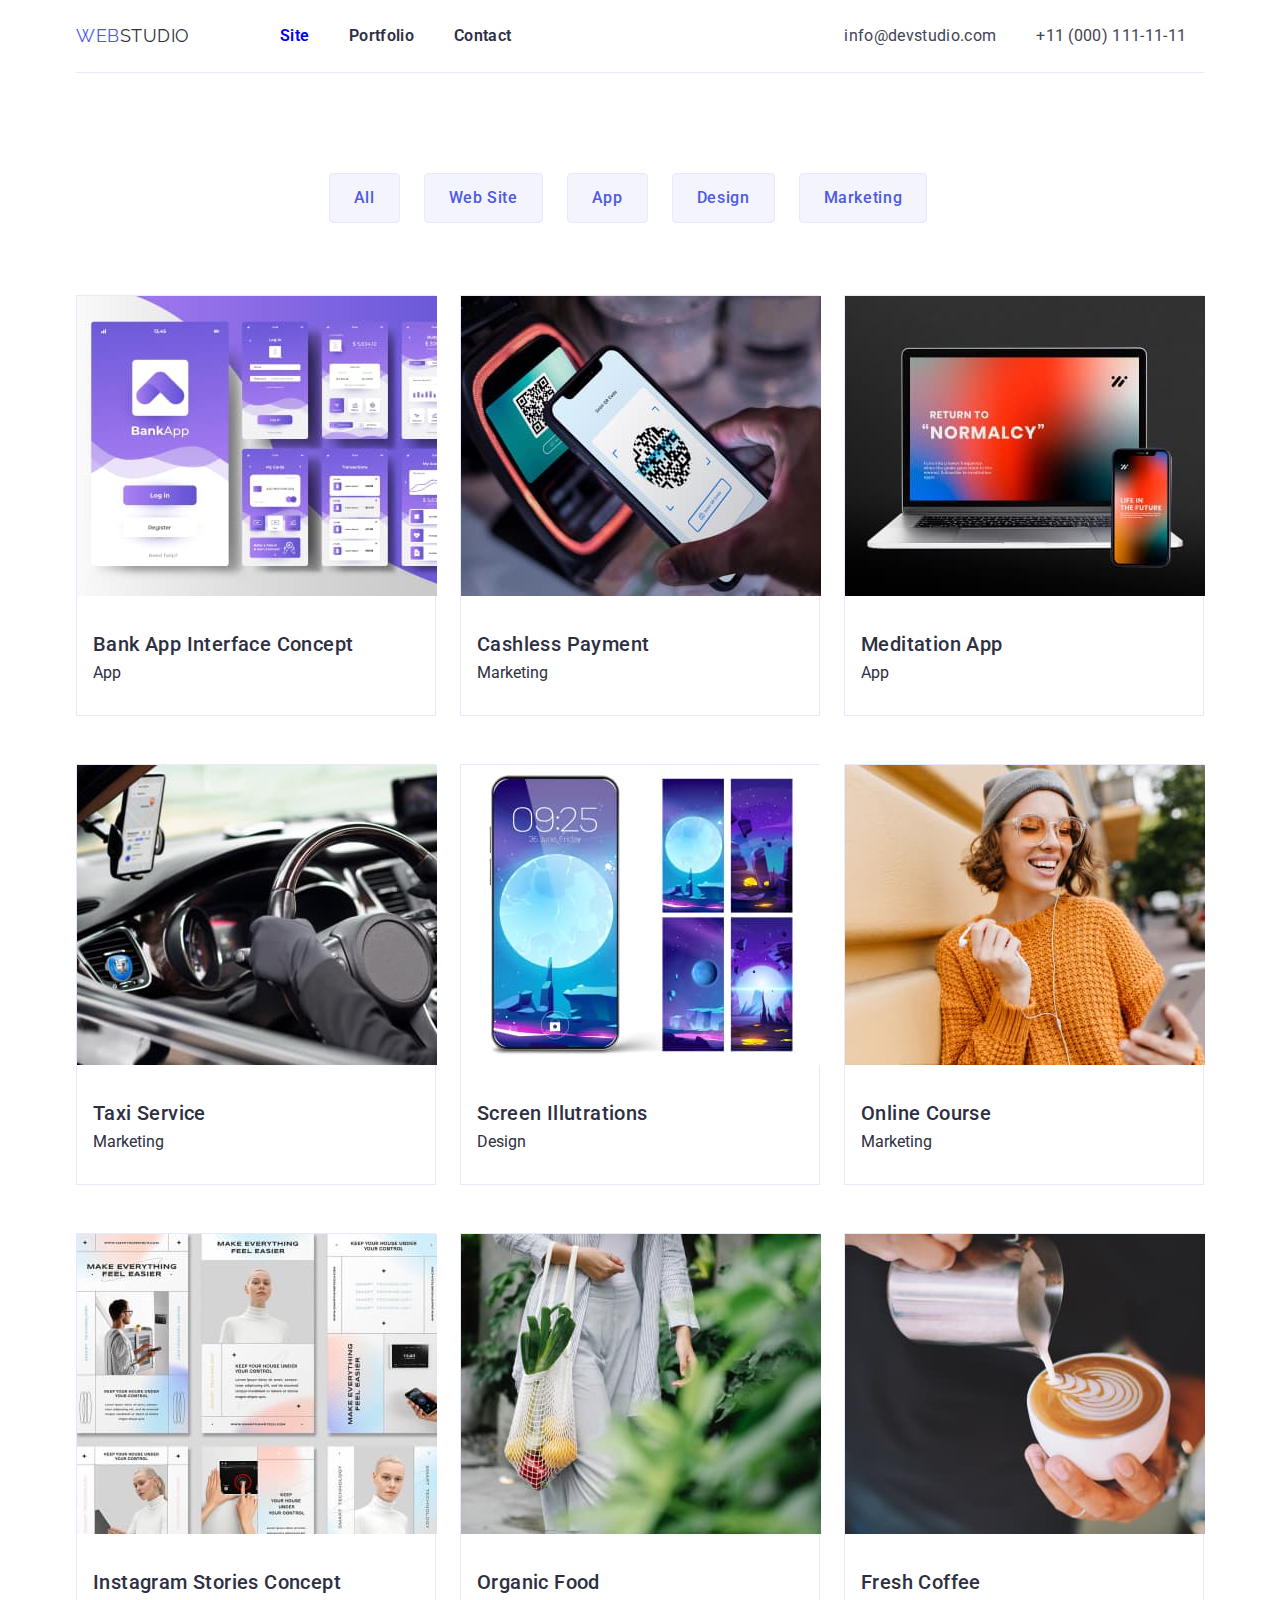
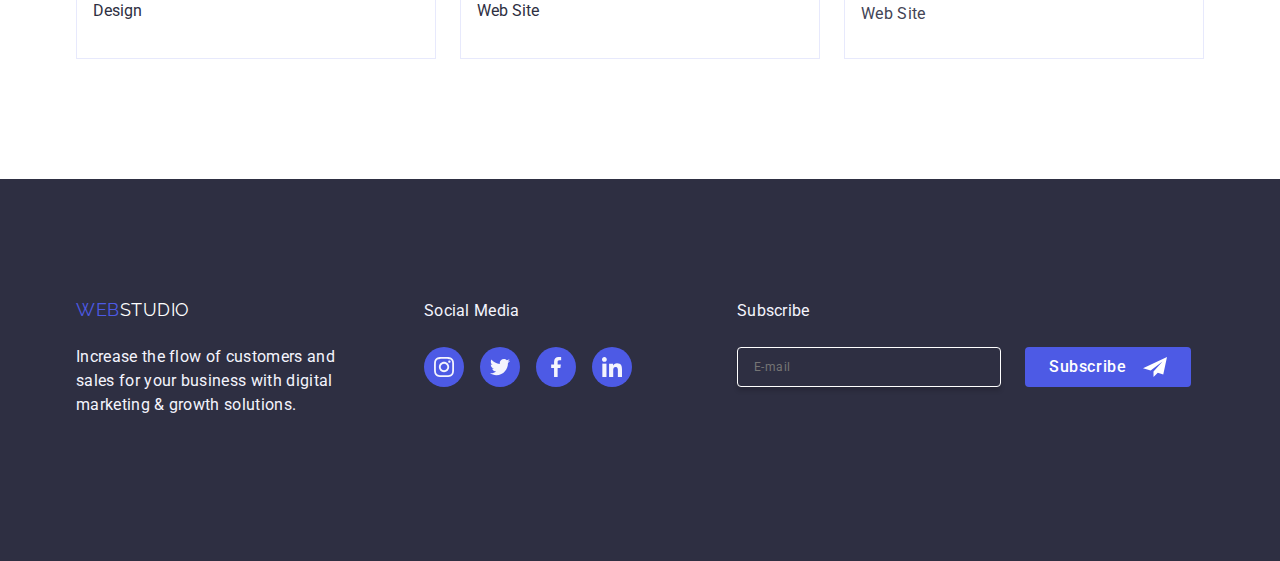
==== porfolio.html @ d0fd82ce "Update" ====
<!DOCTYPE html>
<html lang="en">
  <head>
    <!-- metadata-->
    <meta charset="UTF-8" />
    <meta http-equiv="X-UA-Compatible" content="IE=edge" />
    <meta name="viewport" content="width=device-width, initial-scale=1.0" />
    <!-- google fonts -->
    <link rel="preconnect" href="https://fonts.googleapis.com" />
    <link rel="preconnect" href="https://fonts.gstatic.com" crossorigin />
    <link
      href="https://fonts.googleapis.com/css2?family=Raleway:wght@800&family=Roboto:wght@400;500;700;900&display=swap"
      rel="stylesheet"
    />
    <!-- css normalizer-->
    <link rel="stylesheet" href="./css/modern-normalize.css" />
    <!-- styles -->
    <link rel="stylesheet" href="./css/styles.css" />
    <!-- webpage title-->
    <title>WEBSTUDIO</title>
  </head>
  <body>
    <!-- SVG Section -->
    <svg
      aria-hidden="true"
      style="position: absolute; width: 0; height: 0; overflow: hidden"
      version="1.1"
      xmlns="http://www.w3.org/2000/svg"
      xmlns:xlink="http://www.w3.org/1999/xlink"
    >
      <defs>
        <symbol id="icon-property-1-click" viewBox="0 0 32 32">
          <path
            fill="#404bbf"
            style="fill: var(--color1, #404bbf)"
            d="M4 1h24c1.657 0 3 1.343 3 3v24c0 1.657-1.343 3-3 3h-24c-1.657 0-3-1.343-3-3v-24c0-1.657 1.343-3 3-3z"
          ></path>
          <path
            fill="#f4f4fd"
            style="fill: var(--color2, #f4f4fd)"
            d="M22.891 8.51c0.346-0.331 0.805-0.514 1.283-0.51s0.934 0.193 1.275 0.53c0.341 0.336 0.538 0.792 0.551 1.272s-0.161 0.945-0.483 1.299l-9.789 12.309c-0.168 0.182-0.371 0.328-0.597 0.43s-0.47 0.156-0.717 0.161c-0.247 0.005-0.493-0.041-0.723-0.134s-0.438-0.232-0.613-0.408l-6.492-6.527c-0.181-0.169-0.326-0.374-0.426-0.601s-0.155-0.472-0.159-0.72c-0.004-0.248 0.041-0.495 0.134-0.725s0.23-0.44 0.405-0.615c0.175-0.176 0.383-0.314 0.612-0.407s0.475-0.139 0.722-0.134c0.247 0.004 0.491 0.059 0.716 0.16s0.429 0.247 0.597 0.429l5.137 5.163 8.521-10.915c0.015-0.019 0.032-0.037 0.049-0.054h-0.002z"
          ></path>
          <path
            fill="none"
            stroke="#404bbf"
            style="stroke: var(--color1, #404bbf)"
            stroke-linejoin="miter"
            stroke-linecap="butt"
            stroke-miterlimit="4"
            stroke-width="2"
            d="M4 1h24c1.657 0 3 1.343 3 3v24c0 1.657-1.343 3-3 3h-24c-1.657 0-3-1.343-3-3v-24c0-1.657 1.343-3 3-3z"
          ></path>
        </symbol>
        <symbol id="icon-property-1-default" viewBox="0 0 32 32">
          <path
            stroke-linejoin="miter"
            stroke-linecap="butt"
            stroke-miterlimit="4"
            stroke-width="2"
            d="M4 1h24c1.657 0 3 1.343 3 3v24c0 1.657-1.343 3-3 3h-24c-1.657 0-3-1.343-3-3v-24c0-1.657 1.343-3 3-3z"
          ></path>
        </symbol>
        <symbol id="icon-frame-3" viewBox="0 0 32 32">
          <path
            fill="#fff"
            style="fill: var(--color3, #fff)"
            d="M32 2.667l-32 15 10.227 3.156 15.773-12.323-11.998 13.488 0.010 0.003-0.012-0.003v7.345l5.735-5.576 7.265 2.242 5-23.333z"
          ></path>
        </symbol>
        <symbol id="icon-Client-1a" viewBox="0 0 61 32">
          <path
            fill="#8e8f99"
            style="fill: var(--color4, #8e8f99)"
            d="M25.455 8.364l2.548 2.428-4.73-0.003v11.779h12.364v-4.504l2.545 2.425v-12.125h-12.727zM35.525 17.779l-7.225-6.884h7.225v6.884zM33.281 20.845h-8.052v-7.922h0.569v7.386h7.483v0.536zM26.835 24.75l-0.3-0.617h-0.248l0.435 0.817v0.476h0.225v-0.476l0.435-0.817h-0.247l-0.3 0.617zM27.941 24.132h0.053l0.488 1.293h-0.234l-0.105-0.303h-0.5l-0.104 0.303h-0.233l0.486-1.293h0.149zM27.704 24.946h0.378l-0.189-0.548-0.189 0.548zM29.266 24.732c-0.010-0.012-0.019-0.024-0.028-0.036-0.033-0.044-0.059-0.086-0.077-0.127s-0.028-0.084-0.028-0.128c0-0.067 0.014-0.125 0.042-0.174s0.067-0.086 0.118-0.112c0.051-0.027 0.11-0.040 0.178-0.040 0.066 0 0.122 0.013 0.17 0.040s0.085 0.061 0.11 0.104c0.026 0.043 0.039 0.091 0.039 0.142 0 0.041-0.007 0.078-0.022 0.112s-0.035 0.064-0.061 0.092c-0.026 0.028-0.056 0.054-0.091 0.079l-0.090 0.065 0.256 0.302c0.008-0.017 0.016-0.034 0.023-0.052 0.022-0.057 0.033-0.12 0.033-0.189h0.185c0 0.063-0.006 0.122-0.019 0.178s-0.031 0.108-0.058 0.156c-0.011 0.020-0.023 0.039-0.037 0.057l0.189 0.224h-0.248l-0.075-0.088c-0.041 0.031-0.085 0.055-0.133 0.072-0.063 0.022-0.13 0.034-0.201 0.034-0.086 0-0.16-0.016-0.223-0.047s-0.111-0.075-0.146-0.13c-0.034-0.055-0.051-0.118-0.051-0.189 0-0.053 0.011-0.099 0.033-0.139s0.052-0.078 0.090-0.112c0.035-0.032 0.075-0.063 0.12-0.095zM29.372 24.861l-0.027 0.019c-0.031 0.025-0.055 0.050-0.070 0.074s-0.025 0.044-0.029 0.064-0.007 0.037-0.007 0.052c0 0.038 0.008 0.072 0.024 0.103s0.041 0.055 0.072 0.074c0.032 0.018 0.071 0.027 0.116 0.027 0.049 0 0.097-0.011 0.143-0.033 0.023-0.011 0.045-0.025 0.066-0.041l-0.288-0.338zM29.423 24.625l0.079-0.053c0.037-0.025 0.064-0.049 0.080-0.073s0.024-0.054 0.024-0.091c0-0.031-0.012-0.059-0.036-0.085s-0.057-0.039-0.1-0.039c-0.030 0-0.056 0.007-0.076 0.021s-0.036 0.032-0.047 0.055c-0.010 0.022-0.015 0.048-0.015 0.075s0.007 0.054 0.020 0.083 0.032 0.057 0.056 0.088c0.005 0.006 0.010 0.012 0.015 0.019zM31.685 25.004h-0.222c-0.006 0.056-0.020 0.104-0.041 0.143s-0.050 0.068-0.090 0.088c-0.039 0.020-0.090 0.030-0.154 0.030-0.052 0-0.097-0.010-0.134-0.031s-0.068-0.050-0.092-0.088c-0.024-0.038-0.041-0.083-0.053-0.136s-0.017-0.112-0.017-0.178v-0.109c0-0.069 0.006-0.13 0.019-0.183s0.032-0.099 0.058-0.136 0.057-0.064 0.095-0.083c0.038-0.019 0.082-0.028 0.133-0.028 0.062 0 0.112 0.011 0.151 0.032s0.067 0.051 0.087 0.091c0.020 0.040 0.033 0.087 0.039 0.143h0.222c-0.009-0.086-0.033-0.163-0.073-0.23s-0.094-0.119-0.165-0.157c-0.071-0.038-0.158-0.057-0.261-0.057-0.081 0-0.154 0.014-0.219 0.043s-0.12 0.070-0.166 0.123c-0.046 0.053-0.082 0.117-0.107 0.193s-0.036 0.159-0.036 0.252v0.107c0 0.093 0.012 0.177 0.036 0.252s0.059 0.139 0.105 0.193c0.046 0.053 0.1 0.093 0.164 0.122s0.136 0.043 0.216 0.043c0.104 0 0.193-0.019 0.265-0.057s0.129-0.090 0.17-0.155c0.040-0.066 0.064-0.142 0.071-0.226zM32.918 24.814v-0.071c0-0.098-0.013-0.185-0.039-0.262s-0.062-0.144-0.109-0.198c-0.047-0.055-0.104-0.097-0.17-0.125s-0.139-0.044-0.218-0.044c-0.079 0-0.152 0.015-0.218 0.044s-0.122 0.070-0.17 0.125c-0.047 0.054-0.084 0.12-0.11 0.198s-0.039 0.164-0.039 0.262v0.071c0 0.098 0.013 0.185 0.039 0.263s0.064 0.144 0.112 0.198c0.048 0.054 0.104 0.096 0.17 0.125s0.138 0.043 0.218 0.043c0.080 0 0.153-0.014 0.218-0.043s0.122-0.071 0.169-0.125c0.047-0.054 0.084-0.12 0.109-0.198s0.038-0.165 0.038-0.263zM32.695 24.741v0.073c0 0.072-0.007 0.136-0.021 0.192s-0.034 0.103-0.060 0.141c-0.027 0.038-0.059 0.067-0.098 0.086s-0.083 0.028-0.132 0.028c-0.049 0-0.093-0.009-0.131-0.028s-0.072-0.048-0.099-0.086c-0.027-0.038-0.048-0.086-0.062-0.141s-0.021-0.12-0.021-0.192v-0.073c0-0.072 0.007-0.136 0.021-0.191s0.035-0.102 0.061-0.139c0.027-0.038 0.060-0.066 0.099-0.085s0.082-0.029 0.131-0.029 0.093 0.010 0.132 0.029c0.039 0.019 0.072 0.047 0.099 0.085s0.048 0.084 0.061 0.139c0.014 0.055 0.021 0.119 0.021 0.191z"
          ></path>
        </symbol>
        <symbol id="icon-Client-1b" viewBox="0 0 32 32">
          <path
            fill="#404bbf"
            style="fill: var(--color1, #404bbf)"
            d="M11.692 9.538l2.156 2.054-4.002-0.002v9.967h10.462v-3.811l2.154 2.052v-10.26h-10.769zM20.213 17.505l-6.114-5.825h6.114v5.825zM18.315 20.099h-6.813v-6.703h0.482v6.249h6.332v0.454zM12.86 23.403l-0.254-0.522h-0.21l0.368 0.691v0.403h0.19v-0.403l0.368-0.691h-0.209l-0.254 0.522zM13.796 22.881h0.045l0.413 1.094h-0.198l-0.088-0.256h-0.423l-0.088 0.256h-0.198l0.412-1.094h0.126zM13.596 23.569h0.32l-0.16-0.464-0.16 0.464zM14.918 23.388c-0.008-0.011-0.016-0.021-0.024-0.031-0.028-0.037-0.050-0.073-0.065-0.107s-0.023-0.071-0.023-0.108c0-0.057 0.012-0.106 0.035-0.147s0.057-0.073 0.1-0.095c0.043-0.023 0.093-0.034 0.151-0.034 0.056 0 0.103 0.011 0.143 0.034s0.072 0.051 0.093 0.088c0.022 0.037 0.033 0.077 0.033 0.12 0 0.035-0.006 0.066-0.019 0.095s-0.030 0.055-0.052 0.078c-0.022 0.024-0.048 0.046-0.077 0.067l-0.076 0.055 0.217 0.256c0.007-0.014 0.014-0.029 0.019-0.044 0.019-0.048 0.028-0.101 0.028-0.16h0.156c0 0.053-0.005 0.103-0.016 0.151s-0.026 0.092-0.049 0.132c-0.009 0.017-0.019 0.033-0.031 0.048l0.16 0.189h-0.21l-0.064-0.075c-0.034 0.026-0.072 0.047-0.112 0.061-0.053 0.019-0.11 0.029-0.17 0.029-0.073 0-0.135-0.013-0.189-0.040s-0.094-0.063-0.123-0.11c-0.029-0.047-0.043-0.1-0.043-0.16 0-0.045 0.009-0.084 0.028-0.117s0.044-0.066 0.076-0.095c0.030-0.027 0.063-0.054 0.101-0.081zM15.007 23.498l-0.023 0.016c-0.027 0.022-0.046 0.042-0.059 0.062s-0.021 0.038-0.025 0.054-0.006 0.031-0.006 0.044c0 0.032 0.007 0.061 0.020 0.087s0.034 0.047 0.061 0.062c0.027 0.015 0.060 0.023 0.098 0.023 0.042 0 0.082-0.009 0.121-0.028 0.020-0.010 0.038-0.021 0.056-0.034l-0.243-0.286zM15.051 23.298l0.067-0.045c0.032-0.021 0.054-0.042 0.068-0.062s0.020-0.046 0.020-0.077c0-0.026-0.010-0.050-0.030-0.072s-0.048-0.033-0.085-0.033c-0.026 0-0.047 0.006-0.065 0.018s-0.031 0.027-0.040 0.047c-0.009 0.019-0.013 0.040-0.013 0.064 0 0.023 0.006 0.046 0.017 0.070s0.027 0.048 0.047 0.074c0.004 0.005 0.008 0.011 0.013 0.016zM16.964 23.619h-0.188c-0.006 0.048-0.017 0.088-0.035 0.121s-0.042 0.057-0.076 0.074c-0.033 0.017-0.076 0.026-0.13 0.026-0.044 0-0.082-0.009-0.113-0.026s-0.058-0.042-0.078-0.074c-0.020-0.032-0.035-0.070-0.045-0.115s-0.014-0.095-0.014-0.15v-0.092c0-0.058 0.005-0.11 0.016-0.155s0.027-0.084 0.049-0.115 0.048-0.055 0.080-0.071c0.032-0.016 0.070-0.024 0.113-0.024 0.053 0 0.095 0.009 0.128 0.027s0.057 0.043 0.074 0.077c0.017 0.034 0.028 0.074 0.033 0.121h0.188c-0.008-0.073-0.028-0.138-0.062-0.195s-0.080-0.101-0.14-0.133-0.134-0.048-0.221-0.048c-0.069 0-0.13 0.012-0.186 0.036s-0.101 0.059-0.14 0.104c-0.039 0.045-0.069 0.099-0.090 0.163s-0.031 0.135-0.031 0.213v0.091c0 0.079 0.010 0.15 0.030 0.213s0.050 0.118 0.089 0.163c0.039 0.045 0.085 0.079 0.139 0.104s0.115 0.036 0.183 0.036c0.088 0 0.163-0.016 0.225-0.048s0.109-0.076 0.143-0.131c0.034-0.056 0.054-0.12 0.060-0.192zM18.008 23.458v-0.060c0-0.083-0.011-0.157-0.033-0.222s-0.052-0.121-0.092-0.168c-0.040-0.047-0.088-0.082-0.143-0.106s-0.117-0.037-0.185-0.037c-0.067 0-0.128 0.012-0.184 0.037s-0.103 0.059-0.143 0.106c-0.040 0.046-0.071 0.102-0.093 0.168s-0.033 0.139-0.033 0.222v0.060c0 0.083 0.011 0.157 0.033 0.222s0.054 0.121 0.095 0.168 0.088 0.081 0.143 0.106c0.056 0.024 0.117 0.036 0.184 0.036s0.129-0.012 0.185-0.036c0.056-0.025 0.103-0.060 0.143-0.106s0.071-0.102 0.092-0.168 0.032-0.14 0.032-0.222zM17.819 23.397v0.062c0 0.061-0.006 0.115-0.018 0.162s-0.029 0.087-0.051 0.119c-0.023 0.032-0.050 0.056-0.083 0.073s-0.070 0.024-0.112 0.024c-0.042 0-0.079-0.008-0.111-0.024s-0.061-0.041-0.084-0.073c-0.023-0.033-0.041-0.072-0.053-0.119s-0.018-0.101-0.018-0.162v-0.062c0-0.061 0.006-0.115 0.018-0.162s0.029-0.086 0.052-0.118c0.023-0.032 0.051-0.056 0.083-0.072s0.070-0.025 0.111-0.025 0.079 0.008 0.112 0.025c0.033 0.016 0.061 0.040 0.083 0.072s0.040 0.071 0.052 0.118c0.012 0.047 0.018 0.1 0.018 0.162z"
          ></path>
        </symbol>
        <symbol id="icon-Client-2a" viewBox="0 0 61 32">
          <path
            fill="#8e8f99"
            style="fill: var(--color4, #8e8f99)"
            d="M29.86 7.976h-0.050c-0.076-0.005-0.153-0.006-0.229-0.008v0h-0.166c-0.144 0-0.292 0.004-0.438 0.011-0.011-0.001-0.022-0.001-0.033 0-1.325 0.075-2.624 0.406-3.824 0.976l-0.157 0.076v8.051l0.368-0.125c0.323-0.111 0.667-0.211 1.023-0.303 0.962-0.247 1.951-0.378 2.944-0.391v1.058c-0.132 0.001-0.259 0.005-0.387 0.011h-0.030c-0.764 0.042-1.523 0.158-2.265 0.348-0.94 0.235-1.846 0.588-2.698 1.051v-10.326c0.885-0.516 1.838-0.904 2.831-1.151 0.872-0.225 1.768-0.341 2.668-0.344h0.155c0.186 0.005 0.367 0.013 0.537 0.026 0.448 0.032 0.893 0.102 1.329 0.212v1.041c-0.424-0.099-0.854-0.164-1.288-0.194-0.009-0.001-0.018-0.002-0.026-0.002-0.090-0.008-0.18-0.015-0.263-0.015zM31.692 9.040c0.231 0.018 0.47 0.026 0.712 0.026 0.946-0.003 1.888-0.124 2.805-0.36 0.939-0.236 1.846-0.59 2.697-1.052v10.142c-0.885 0.516-1.838 0.903-2.831 1.151-0.872 0.224-1.768 0.339-2.668 0.343-0.682 0.006-1.362-0.075-2.024-0.239v-10.208c0.156 0.036 0.317 0.069 0.481 0.097 0.269 0.045 0.552 0.079 0.828 0.099zM36.853 9.119l-0.368 0.124c-0.338 0.114-0.68 0.215-1.023 0.306-0.999 0.257-2.026 0.388-3.057 0.392-0.24 0-0.461-0.006-0.674-0.020l-0.293-0.019v8.283l0.252 0.022c0.234 0.020 0.475 0.030 0.718 0.030 0.812-0.003 1.621-0.108 2.407-0.312 0.648-0.162 1.278-0.389 1.881-0.676l0.157-0.076v-8.054z"
          ></path>
          <path
            fill="#8e8f99"
            style="fill: var(--color4, #8e8f99)"
            d="M24.632 22.259c-0.053-0.055-0.117-0.098-0.187-0.126s-0.146-0.042-0.222-0.039c-0.081-0.001-0.161 0.014-0.236 0.044-0.069 0.027-0.131 0.069-0.184 0.121s-0.092 0.116-0.119 0.185c-0.029 0.073-0.043 0.15-0.042 0.228v1.38c-0.003 0.097 0.015 0.194 0.054 0.283 0.033 0.071 0.080 0.134 0.138 0.185 0.055 0.046 0.12 0.080 0.19 0.098 0.067 0.019 0.136 0.028 0.206 0.029 0.077 0.001 0.153-0.016 0.223-0.048 0.069-0.030 0.131-0.074 0.184-0.128 0.051-0.054 0.092-0.116 0.12-0.185 0.029-0.070 0.044-0.144 0.044-0.22v-0.154h-0.361v0.123c0.001 0.042-0.006 0.084-0.021 0.123-0.012 0.029-0.030 0.056-0.052 0.078-0.022 0.018-0.048 0.032-0.075 0.040-0.024 0.008-0.050 0.012-0.075 0.013-0.032 0.004-0.065-0.001-0.095-0.014s-0.055-0.034-0.075-0.060c-0.034-0.055-0.051-0.12-0.048-0.185v-1.286c-0.002-0.071 0.013-0.142 0.044-0.206 0.019-0.029 0.045-0.052 0.076-0.067s0.066-0.020 0.1-0.016c0.031-0.001 0.062 0.005 0.090 0.019s0.052 0.034 0.071 0.059c0.040 0.053 0.061 0.118 0.060 0.185v0.119h0.357v-0.141c0.001-0.083-0.014-0.164-0.044-0.241-0.027-0.072-0.068-0.138-0.12-0.194z"
          ></path>
          <path
            fill="#8e8f99"
            style="fill: var(--color4, #8e8f99)"
            d="M26.774 22.243c-0.115-0.097-0.26-0.151-0.41-0.152-0.073 0-0.146 0.013-0.215 0.039-0.070 0.025-0.135 0.063-0.19 0.113-0.060 0.054-0.107 0.12-0.14 0.193-0.036 0.084-0.054 0.175-0.052 0.267v1.323c-0.002 0.093 0.015 0.186 0.052 0.271 0.033 0.071 0.080 0.134 0.14 0.185 0.055 0.051 0.12 0.091 0.19 0.117 0.069 0.025 0.142 0.038 0.215 0.039s0.146-0.013 0.215-0.039c0.072-0.026 0.138-0.066 0.195-0.117s0.104-0.115 0.136-0.185c0.037-0.085 0.055-0.178 0.052-0.271v-1.323c0.002-0.092-0.016-0.183-0.052-0.267-0.032-0.073-0.078-0.139-0.136-0.193zM26.606 24.027c0.003 0.035-0.002 0.071-0.014 0.104s-0.032 0.063-0.058 0.088c-0.048 0.040-0.108 0.062-0.17 0.062s-0.122-0.022-0.17-0.062c-0.025-0.024-0.045-0.054-0.058-0.088s-0.017-0.069-0.014-0.104v-1.323c-0.003-0.035 0.002-0.071 0.014-0.104s0.032-0.063 0.058-0.088c0.048-0.040 0.108-0.062 0.17-0.062s0.122 0.022 0.17 0.062c0.025 0.024 0.045 0.054 0.058 0.088s0.017 0.069 0.014 0.104v1.323z"
          ></path>
          <path
            fill="#8e8f99"
            style="fill: var(--color4, #8e8f99)"
            d="M29.588 24.618v-2.505h-0.347l-0.455 1.326h-0.006l-0.459-1.326h-0.343v2.505h0.358v-1.524h0.006l0.35 1.077h0.178l0.353-1.077h0.006v1.524h0.358z"
          ></path>
          <path
            fill="#8e8f99"
            style="fill: var(--color4, #8e8f99)"
            d="M31.621 22.289c-0.055-0.062-0.125-0.109-0.202-0.137-0.084-0.027-0.171-0.040-0.259-0.039h-0.532v2.505h0.357v-0.978h0.184c0.111 0.005 0.222-0.018 0.322-0.068 0.081-0.045 0.149-0.111 0.196-0.191 0.041-0.067 0.069-0.141 0.082-0.218 0.014-0.094 0.020-0.19 0.019-0.285 0.003-0.12-0.008-0.241-0.035-0.358-0.024-0.087-0.069-0.166-0.132-0.23zM31.437 23.052c-0.002 0.045-0.013 0.090-0.033 0.13-0.020 0.038-0.053 0.069-0.092 0.088-0.053 0.024-0.111 0.034-0.168 0.031h-0.163v-0.852h0.184c0.055-0.003 0.111 0.008 0.161 0.031 0.037 0.021 0.066 0.054 0.084 0.092 0.020 0.044 0.030 0.091 0.031 0.14 0 0.053 0 0.108 0 0.166s0.004 0.118 0 0.172h-0.004z"
          ></path>
          <path
            fill="#8e8f99"
            style="fill: var(--color4, #8e8f99)"
            d="M33.312 22.113h-0.293l-0.552 2.505h0.357l0.105-0.538h0.487l0.105 0.538h0.357l-0.566-2.505zM32.983 23.739l0.176-0.908h0.006l0.175 0.908h-0.357z"
          ></path>
          <path
            fill="#8e8f99"
            style="fill: var(--color4, #8e8f99)"
            d="M35.618 23.622h-0.006l-0.539-1.509h-0.343v2.505h0.357v-1.506h0.007l0.545 1.506h0.336v-2.505h-0.357v1.509z"
          ></path>
          <path
            fill="#8e8f99"
            style="fill: var(--color4, #8e8f99)"
            d="M37.799 22.113l-0.287 0.996h-0.007l-0.287-0.996h-0.378l0.49 1.446v1.059h0.357v-1.059l0.49-1.446h-0.378z"
          ></path>
          <path
            fill="#8e8f99"
            style="fill: var(--color4, #8e8f99)"
            d="M23.636 25.325h0.172v0.483h0.117v-0.483h0.171v-0.099h-0.46v0.099z"
          ></path>
          <path
            fill="#8e8f99"
            style="fill: var(--color4, #8e8f99)"
            d="M25.082 25.226l-0.225 0.582h0.124l0.048-0.132h0.232l0.050 0.132h0.127l-0.231-0.582h-0.124zM25.064 25.578l0.079-0.215 0.079 0.215h-0.158z"
          ></path>
          <path
            fill="#8e8f99"
            style="fill: var(--color4, #8e8f99)"
            d="M26.512 25.593h0.134v0.075c-0.039 0.031-0.088 0.049-0.138 0.049-0.023 0.001-0.047-0.003-0.068-0.013s-0.040-0.024-0.055-0.043c-0.031-0.044-0.046-0.098-0.043-0.152 0-0.129 0.056-0.194 0.167-0.194 0.029-0.003 0.059 0.005 0.083 0.022s0.041 0.042 0.049 0.071l0.115-0.022c-0.025-0.114-0.107-0.171-0.247-0.171-0.075-0.002-0.148 0.025-0.203 0.075-0.029 0.029-0.052 0.064-0.066 0.103s-0.020 0.080-0.017 0.121c-0.003 0.080 0.023 0.158 0.075 0.218 0.028 0.029 0.063 0.052 0.101 0.067s0.079 0.021 0.12 0.018c0.091 0.003 0.179-0.031 0.247-0.092v-0.229h-0.252v0.098z"
          ></path>
          <path
            fill="#8e8f99"
            style="fill: var(--color4, #8e8f99)"
            d="M27.972 25.226h-0.118v0.582h0.407v-0.099h-0.29v-0.483z"
          ></path>
          <path
            fill="#8e8f99"
            style="fill: var(--color4, #8e8f99)"
            d="M29.206 25.226h-0.118v0.582h0.118v-0.582z"
          ></path>
          <path
            fill="#8e8f99"
            style="fill: var(--color4, #8e8f99)"
            d="M30.413 25.615l-0.238-0.388h-0.114v0.582h0.109v-0.38l0.234 0.38h0.117v-0.582h-0.108v0.388z"
          ></path>
          <path
            fill="#8e8f99"
            style="fill: var(--color4, #8e8f99)"
            d="M31.504 25.552h0.29v-0.099h-0.29v-0.128h0.312v-0.099h-0.43v0.582h0.442v-0.099h-0.324v-0.157z"
          ></path>
          <path
            fill="#8e8f99"
            style="fill: var(--color4, #8e8f99)"
            d="M34.15 25.456h-0.229v-0.229h-0.117v0.582h0.117v-0.254h0.229v0.254h0.117v-0.582h-0.117v0.229z"
          ></path>
          <path
            fill="#8e8f99"
            style="fill: var(--color4, #8e8f99)"
            d="M35.247 25.552h0.291v-0.099h-0.291v-0.128h0.313v-0.099h-0.43v0.582h0.441v-0.099h-0.324v-0.157z"
          ></path>
          <path
            fill="#8e8f99"
            style="fill: var(--color4, #8e8f99)"
            d="M36.736 25.552c0.101-0.016 0.153-0.069 0.153-0.162 0.003-0.025-0.001-0.050-0.011-0.073s-0.026-0.042-0.046-0.057c-0.053-0.026-0.111-0.038-0.17-0.034h-0.247v0.582h0.117v-0.243h0.023c0.025-0.002 0.050 0.003 0.073 0.013 0.017 0.011 0.031 0.025 0.041 0.043l0.127 0.185h0.14l-0.071-0.114c-0.031-0.056-0.075-0.104-0.129-0.14zM36.618 25.471h-0.086v-0.146h0.092c0.040-0.003 0.080 0.001 0.119 0.014 0.008 0.008 0.015 0.017 0.020 0.027s0.007 0.022 0.006 0.033c0 0.011-0.004 0.022-0.009 0.032s-0.013 0.019-0.022 0.025c-0.039 0.012-0.079 0.016-0.119 0.014z"
          ></path>
          <path
            fill="#8e8f99"
            style="fill: var(--color4, #8e8f99)"
            d="M37.858 25.552h0.289v-0.099h-0.289v-0.128h0.313v-0.099h-0.431v0.582h0.441v-0.099h-0.324v-0.157z"
          ></path>
        </symbol>
        <symbol id="icon-Client-2b" viewBox="0 0 32 32">
          <path
            fill="#404bbf"
            style="fill: var(--color1, #404bbf)"
            d="M15.42 9.211h-0.042c-0.065-0.004-0.129-0.005-0.194-0.007v0h-0.14c-0.122 0-0.247 0.003-0.371 0.009-0.009-0.001-0.019-0.001-0.028 0-1.121 0.064-2.22 0.344-3.236 0.825l-0.133 0.064v6.813l0.311-0.106c0.273-0.094 0.564-0.178 0.866-0.257 0.814-0.209 1.65-0.32 2.491-0.331v0.895c-0.111 0.001-0.22 0.004-0.328 0.009h-0.026c-0.647 0.035-1.289 0.134-1.916 0.294-0.795 0.199-1.562 0.498-2.283 0.89v-8.737c0.749-0.437 1.555-0.765 2.395-0.974 0.738-0.19 1.496-0.288 2.257-0.291h0.132c0.157 0.004 0.311 0.011 0.455 0.022 0.379 0.027 0.756 0.087 1.125 0.179v0.881c-0.358-0.084-0.723-0.138-1.090-0.164-0.007-0.001-0.015-0.001-0.022-0.002-0.076-0.006-0.152-0.013-0.223-0.013zM16.97 10.111c0.195 0.015 0.398 0.022 0.602 0.022 0.801-0.003 1.598-0.105 2.373-0.304 0.795-0.2 1.561-0.499 2.282-0.89v8.582c-0.749 0.436-1.556 0.764-2.396 0.974-0.738 0.19-1.496 0.287-2.257 0.29-0.577 0.005-1.152-0.063-1.712-0.202v-8.637c0.132 0.030 0.269 0.059 0.407 0.082 0.227 0.038 0.467 0.066 0.701 0.084zM21.338 10.178l-0.311 0.105c-0.286 0.096-0.575 0.182-0.866 0.259-0.845 0.217-1.714 0.329-2.587 0.332-0.203 0-0.39-0.005-0.571-0.017l-0.248-0.016v7.008l0.213 0.019c0.198 0.017 0.402 0.026 0.607 0.026 0.687-0.003 1.371-0.091 2.037-0.264 0.548-0.137 1.081-0.329 1.592-0.572l0.133-0.064v-6.815z"
          ></path>
          <path
            fill="#404bbf"
            style="fill: var(--color1, #404bbf)"
            d="M10.996 21.296c-0.045-0.046-0.099-0.083-0.158-0.107s-0.124-0.035-0.188-0.033c-0.069-0.001-0.136 0.012-0.2 0.038-0.058 0.023-0.111 0.058-0.156 0.102s-0.078 0.098-0.1 0.157c-0.024 0.061-0.037 0.127-0.036 0.193v1.167c-0.003 0.082 0.013 0.164 0.046 0.239 0.028 0.060 0.067 0.113 0.117 0.157 0.047 0.039 0.101 0.068 0.16 0.083 0.057 0.016 0.115 0.024 0.174 0.024 0.065 0.001 0.129-0.013 0.188-0.041 0.058-0.026 0.111-0.062 0.156-0.108 0.043-0.045 0.078-0.098 0.102-0.157s0.038-0.122 0.037-0.186v-0.131h-0.305v0.104c0.001 0.036-0.005 0.071-0.018 0.104-0.010 0.025-0.025 0.047-0.044 0.066-0.019 0.015-0.041 0.027-0.064 0.034-0.021 0.007-0.042 0.011-0.064 0.011-0.027 0.003-0.055-0.001-0.080-0.012s-0.047-0.028-0.063-0.051c-0.029-0.047-0.043-0.101-0.040-0.157v-1.088c-0.002-0.060 0.011-0.12 0.037-0.174 0.016-0.025 0.038-0.044 0.065-0.057s0.056-0.017 0.085-0.014c0.026-0.001 0.052 0.005 0.076 0.016s0.044 0.029 0.060 0.050c0.034 0.045 0.052 0.1 0.051 0.157v0.101h0.302v-0.119c0.001-0.070-0.012-0.139-0.037-0.204-0.023-0.061-0.057-0.117-0.102-0.164z"
          ></path>
          <path
            fill="#404bbf"
            style="fill: var(--color1, #404bbf)"
            d="M12.809 21.283c-0.097-0.082-0.22-0.128-0.347-0.128-0.062 0-0.124 0.011-0.182 0.033s-0.114 0.054-0.161 0.095c-0.051 0.045-0.091 0.101-0.118 0.164-0.031 0.071-0.046 0.148-0.044 0.226v1.12c-0.002 0.079 0.013 0.157 0.044 0.229 0.028 0.060 0.068 0.114 0.118 0.156 0.047 0.043 0.101 0.077 0.161 0.099 0.058 0.021 0.12 0.033 0.182 0.033s0.124-0.011 0.182-0.033c0.061-0.022 0.117-0.056 0.165-0.099s0.088-0.097 0.115-0.156c0.031-0.072 0.046-0.151 0.044-0.229v-1.12c0.002-0.078-0.014-0.155-0.044-0.226-0.027-0.062-0.066-0.117-0.115-0.164zM12.666 22.792c0.003 0.030-0.002 0.060-0.012 0.088s-0.027 0.053-0.049 0.074c-0.040 0.034-0.091 0.052-0.144 0.052s-0.103-0.019-0.144-0.052c-0.022-0.021-0.038-0.046-0.049-0.074s-0.015-0.058-0.012-0.088v-1.12c-0.003-0.030 0.002-0.060 0.012-0.088s0.027-0.053 0.049-0.074c0.040-0.034 0.091-0.052 0.144-0.052s0.103 0.019 0.144 0.052c0.021 0.021 0.038 0.046 0.049 0.074s0.015 0.058 0.012 0.088v1.12z"
          ></path>
          <path
            fill="#404bbf"
            style="fill: var(--color1, #404bbf)"
            d="M15.19 23.292v-2.12h-0.293l-0.385 1.122h-0.005l-0.388-1.122h-0.29v2.12h0.303v-1.289h0.005l0.297 0.912h0.151l0.299-0.912h0.005v1.289h0.303z"
          ></path>
          <path
            fill="#404bbf"
            style="fill: var(--color1, #404bbf)"
            d="M16.91 21.321c-0.047-0.052-0.105-0.092-0.171-0.116-0.071-0.023-0.145-0.034-0.22-0.033h-0.45v2.12h0.302v-0.828h0.156c0.094 0.004 0.188-0.016 0.272-0.058 0.069-0.038 0.126-0.094 0.166-0.162 0.035-0.056 0.058-0.119 0.069-0.185 0.012-0.080 0.017-0.16 0.016-0.241 0.003-0.102-0.007-0.204-0.030-0.303-0.020-0.073-0.058-0.14-0.111-0.195zM16.755 21.967c-0.001 0.038-0.011 0.076-0.028 0.11-0.017 0.033-0.045 0.059-0.078 0.074-0.045 0.020-0.094 0.029-0.142 0.027h-0.138v-0.721h0.156c0.047-0.002 0.094 0.007 0.136 0.027 0.031 0.018 0.056 0.045 0.071 0.078 0.017 0.037 0.026 0.077 0.026 0.118 0 0.045 0 0.092 0 0.141s0.003 0.1 0 0.146h-0.003z"
          ></path>
          <path
            fill="#404bbf"
            style="fill: var(--color1, #404bbf)"
            d="M18.341 21.173h-0.248l-0.467 2.12h0.302l0.089-0.455h0.412l0.089 0.455h0.302l-0.479-2.12zM18.062 22.548l0.149-0.768h0.005l0.148 0.768h-0.302z"
          ></path>
          <path
            fill="#404bbf"
            style="fill: var(--color1, #404bbf)"
            d="M20.292 22.449h-0.005l-0.456-1.277h-0.29v2.12h0.302v-1.275h0.006l0.462 1.275h0.284v-2.12h-0.302v1.277z"
          ></path>
          <path
            fill="#404bbf"
            style="fill: var(--color1, #404bbf)"
            d="M22.138 21.173l-0.243 0.843h-0.006l-0.243-0.843h-0.32l0.415 1.224v0.896h0.302v-0.896l0.415-1.224h-0.32z"
          ></path>
          <path
            fill="#404bbf"
            style="fill: var(--color1, #404bbf)"
            d="M10.154 23.891h0.146v0.408h0.099v-0.408h0.145v-0.084h-0.389v0.084z"
          ></path>
          <path
            fill="#404bbf"
            style="fill: var(--color1, #404bbf)"
            d="M11.377 23.807l-0.191 0.492h0.105l0.040-0.112h0.196l0.042 0.112h0.107l-0.195-0.492h-0.105zM11.362 24.104l0.067-0.182 0.067 0.182h-0.134z"
          ></path>
          <path
            fill="#404bbf"
            style="fill: var(--color1, #404bbf)"
            d="M12.587 24.118h0.114v0.063c-0.033 0.027-0.074 0.041-0.117 0.041-0.020 0.001-0.040-0.003-0.058-0.011s-0.034-0.021-0.046-0.036c-0.026-0.037-0.039-0.083-0.037-0.128 0-0.11 0.047-0.164 0.142-0.164 0.025-0.003 0.050 0.004 0.070 0.018s0.035 0.036 0.041 0.060l0.097-0.019c-0.021-0.096-0.090-0.145-0.209-0.145-0.063-0.002-0.125 0.021-0.172 0.063-0.025 0.024-0.044 0.054-0.056 0.087s-0.017 0.068-0.015 0.103c-0.003 0.067 0.020 0.133 0.063 0.185 0.024 0.025 0.053 0.044 0.086 0.057s0.067 0.018 0.101 0.015c0.077 0.002 0.152-0.026 0.209-0.078v-0.194h-0.213v0.083z"
          ></path>
          <path
            fill="#404bbf"
            style="fill: var(--color1, #404bbf)"
            d="M13.822 23.807h-0.1v0.492h0.345v-0.084h-0.245v-0.408z"
          ></path>
          <path
            fill="#404bbf"
            style="fill: var(--color1, #404bbf)"
            d="M14.867 23.807h-0.1v0.492h0.1v-0.492z"
          ></path>
          <path
            fill="#404bbf"
            style="fill: var(--color1, #404bbf)"
            d="M15.888 24.136l-0.202-0.329h-0.097v0.492h0.093v-0.322l0.198 0.322h0.099v-0.492h-0.091v0.329z"
          ></path>
          <path
            fill="#404bbf"
            style="fill: var(--color1, #404bbf)"
            d="M16.811 24.082h0.245v-0.084h-0.245v-0.108h0.264v-0.084h-0.363v0.492h0.374v-0.084h-0.274v-0.133z"
          ></path>
          <path
            fill="#404bbf"
            style="fill: var(--color1, #404bbf)"
            d="M19.050 24.001h-0.194v-0.194h-0.099v0.492h0.099v-0.215h0.194v0.215h0.099v-0.492h-0.099v0.194z"
          ></path>
          <path
            fill="#404bbf"
            style="fill: var(--color1, #404bbf)"
            d="M19.979 24.082h0.246v-0.084h-0.246v-0.108h0.265v-0.084h-0.363v0.492h0.373v-0.084h-0.274v-0.133z"
          ></path>
          <path
            fill="#404bbf"
            style="fill: var(--color1, #404bbf)"
            d="M21.238 24.082c0.086-0.013 0.129-0.059 0.129-0.137 0.003-0.021-0.001-0.042-0.009-0.061s-0.022-0.036-0.039-0.048c-0.045-0.022-0.094-0.032-0.144-0.029h-0.209v0.492h0.099v-0.206h0.019c0.021-0.001 0.042 0.002 0.061 0.011 0.014 0.009 0.026 0.021 0.035 0.036l0.107 0.157h0.118l-0.060-0.096c-0.026-0.047-0.064-0.088-0.109-0.118zM21.138 24.014h-0.073v-0.124h0.078c0.034-0.003 0.068 0.001 0.1 0.012 0.007 0.006 0.013 0.014 0.017 0.023s0.005 0.018 0.005 0.028c-0 0.010-0.003 0.019-0.008 0.027s-0.011 0.016-0.019 0.021c-0.032 0.010-0.067 0.014-0.1 0.012z"
          ></path>
          <path
            fill="#404bbf"
            style="fill: var(--color1, #404bbf)"
            d="M22.188 24.082h0.245v-0.084h-0.245v-0.108h0.265v-0.084h-0.364v0.492h0.374v-0.084h-0.274v-0.133z"
          ></path>
        </symbol>
        <symbol id="icon-Client-3a" viewBox="0 0 61 32">
          <path
            fill="#8e8f99"
            style="fill: var(--color4, #8e8f99)"
            d="M25.022 23.718c0.006 0 0.012 0.001 0.017 0.003s0.010 0.005 0.014 0.009l0.080 0.076c-0.062 0.061-0.139 0.11-0.226 0.143-0.101 0.036-0.21 0.054-0.32 0.051-0.103 0.002-0.206-0.015-0.301-0.048-0.086-0.031-0.163-0.077-0.227-0.136-0.065-0.061-0.114-0.132-0.147-0.209-0.035-0.086-0.052-0.177-0.051-0.268-0.001-0.092 0.017-0.183 0.055-0.269 0.035-0.078 0.088-0.149 0.156-0.209 0.069-0.059 0.151-0.105 0.241-0.136 0.099-0.033 0.204-0.049 0.31-0.048 0.098-0.002 0.196 0.013 0.288 0.044 0.079 0.029 0.152 0.070 0.216 0.121l-0.067 0.081c-0.005 0.006-0.010 0.011-0.017 0.015-0.008 0.005-0.018 0.007-0.027 0.006s-0.020-0.004-0.029-0.009l-0.036-0.021-0.050-0.027c-0.022-0.010-0.044-0.019-0.067-0.027-0.030-0.009-0.060-0.016-0.091-0.021-0.039-0.006-0.079-0.009-0.119-0.009-0.076-0.001-0.152 0.011-0.223 0.036-0.066 0.023-0.125 0.057-0.175 0.101-0.050 0.047-0.089 0.102-0.113 0.161-0.028 0.068-0.042 0.14-0.041 0.213-0.001 0.074 0.013 0.147 0.041 0.216 0.024 0.059 0.062 0.114 0.111 0.16 0.046 0.044 0.103 0.078 0.167 0.099 0.066 0.023 0.136 0.035 0.207 0.034 0.041 0 0.082-0.002 0.122-0.007 0.066-0.007 0.13-0.027 0.186-0.058 0.028-0.016 0.055-0.034 0.079-0.053 0.010-0.008 0.024-0.013 0.038-0.014z"
          ></path>
          <path
            fill="#8e8f99"
            style="fill: var(--color4, #8e8f99)"
            d="M27.34 23.338c0.001 0.091-0.017 0.181-0.054 0.267-0.033 0.077-0.084 0.148-0.151 0.207s-0.148 0.105-0.237 0.136c-0.197 0.064-0.414 0.064-0.61 0-0.089-0.031-0.169-0.077-0.236-0.136-0.067-0.060-0.119-0.131-0.153-0.209-0.072-0.173-0.072-0.362 0-0.534 0.034-0.078 0.086-0.149 0.153-0.21 0.067-0.057 0.148-0.102 0.236-0.131 0.196-0.065 0.414-0.065 0.61 0 0.089 0.031 0.17 0.077 0.237 0.136 0.066 0.060 0.118 0.13 0.152 0.207 0.037 0.086 0.056 0.177 0.054 0.268zM27.13 23.338c0.002-0.073-0.011-0.145-0.038-0.214-0.023-0.059-0.059-0.114-0.107-0.16-0.047-0.044-0.105-0.079-0.17-0.101-0.143-0.047-0.301-0.047-0.444 0-0.065 0.023-0.123 0.057-0.17 0.101-0.049 0.046-0.086 0.101-0.108 0.16-0.051 0.14-0.051 0.289 0 0.429 0.023 0.059 0.060 0.114 0.108 0.16 0.047 0.044 0.105 0.078 0.17 0.1 0.143 0.046 0.301 0.046 0.444 0 0.065-0.022 0.122-0.057 0.17-0.1 0.048-0.047 0.085-0.101 0.107-0.16 0.027-0.069 0.040-0.142 0.038-0.214z"
          ></path>
          <path
            fill="#8e8f99"
            style="fill: var(--color4, #8e8f99)"
            d="M28.922 23.563l0.021 0.048c0.008-0.017 0.015-0.033 0.023-0.048s0.016-0.032 0.026-0.047l0.513-0.797c0.010-0.014 0.019-0.022 0.029-0.025 0.014-0.004 0.028-0.005 0.042-0.004h0.152v1.296h-0.18v-0.953c0-0.012 0-0.026 0-0.040s-0.001-0.030 0-0.045l-0.516 0.808c-0.007 0.012-0.017 0.022-0.030 0.029s-0.028 0.011-0.044 0.011h-0.029c-0.016 0-0.031-0.004-0.044-0.011s-0.024-0.017-0.030-0.030l-0.531-0.813c0 0.015 0 0.031 0 0.046s0 0.029 0 0.041v0.953h-0.174v-1.293h0.152c0.014-0.001 0.029 0.001 0.042 0.004 0.012 0.005 0.022 0.014 0.028 0.025l0.524 0.798c0.010 0.015 0.019 0.030 0.026 0.046z"
          ></path>
          <path
            fill="#8e8f99"
            style="fill: var(--color4, #8e8f99)"
            d="M30.853 23.499v0.485h-0.201v-1.294h0.448c0.084-0.001 0.169 0.008 0.25 0.028 0.065 0.016 0.125 0.043 0.177 0.081 0.045 0.035 0.079 0.078 0.1 0.127 0.024 0.053 0.035 0.109 0.034 0.166 0.001 0.057-0.012 0.113-0.037 0.166-0.024 0.050-0.061 0.094-0.108 0.13-0.052 0.039-0.112 0.068-0.178 0.086-0.078 0.021-0.16 0.031-0.242 0.030l-0.243-0.003zM30.853 23.36h0.243c0.053 0.001 0.105-0.006 0.156-0.020 0.041-0.012 0.080-0.031 0.112-0.056 0.030-0.024 0.053-0.053 0.068-0.086 0.016-0.035 0.025-0.072 0.024-0.109 0.002-0.036-0.005-0.072-0.020-0.105s-0.040-0.064-0.070-0.088c-0.077-0.051-0.173-0.076-0.27-0.069h-0.243v0.533z"
          ></path>
          <path
            fill="#8e8f99"
            style="fill: var(--color4, #8e8f99)"
            d="M33.551 23.986h-0.159c-0.016 0-0.032-0.004-0.044-0.012s-0.020-0.018-0.026-0.030l-0.136-0.313h-0.686l-0.142 0.313c-0.005 0.011-0.014 0.021-0.025 0.029-0.013 0.009-0.029 0.013-0.045 0.013h-0.159l0.602-1.296h0.209l0.61 1.296zM32.557 23.505h0.566l-0.239-0.527c-0.018-0.040-0.033-0.080-0.045-0.122l-0.023 0.068c-0.007 0.021-0.015 0.039-0.022 0.055l-0.237 0.527z"
          ></path>
          <path
            fill="#8e8f99"
            style="fill: var(--color4, #8e8f99)"
            d="M34.418 22.696c0.012 0.006 0.022 0.014 0.030 0.023l0.878 0.977c0-0.015 0-0.031 0-0.045s0-0.029 0-0.043v-0.918h0.18v1.296h-0.1c-0.014 0-0.028-0.002-0.041-0.008s-0.023-0.014-0.032-0.024l-0.877-0.976c0.001 0.015 0.001 0.030 0 0.045s0 0.027 0 0.039v0.924h-0.18v-1.296h0.106c0.012 0 0.025 0.002 0.036 0.006z"
          ></path>
          <path
            fill="#8e8f99"
            style="fill: var(--color4, #8e8f99)"
            d="M36.985 23.47v0.515h-0.201v-0.515l-0.555-0.78h0.18c0.016-0.001 0.031 0.003 0.043 0.011s0.020 0.018 0.027 0.029l0.347 0.503c0.014 0.021 0.026 0.041 0.036 0.060s0.018 0.037 0.025 0.055l0.026-0.056c0.010-0.020 0.021-0.040 0.034-0.059l0.343-0.507c0.007-0.010 0.016-0.019 0.026-0.027 0.012-0.009 0.028-0.014 0.043-0.013h0.182l-0.556 0.784z"
          ></path>
          <path
            fill="#8e8f99"
            style="fill: var(--color4, #8e8f99)"
            d="M28.823 20.515c0.087 0.009 0.176 0.017 0.265 0.024 1.354-0.518 2.5-1.365 3.294-2.436s1.201-2.318 1.17-3.585l-1.493-1.275c0.303 1.349 0.162 2.744-0.41 4.029s-1.55 2.408-2.826 3.244z"
          ></path>
          <path
            fill="#8e8f99"
            style="fill: var(--color4, #8e8f99)"
            d="M28.29 20.456l0.040 0.007c1.364-0.833 2.403-1.997 2.984-3.341s0.677-2.805 0.276-4.196l-2.126-1.816c0.86 1.493 1.206 3.164 0.998 4.818s-0.961 3.225-2.172 4.528z"
          ></path>
          <path
            fill="#8e8f99"
            style="fill: var(--color4, #8e8f99)"
            d="M35.5 16.015c-0.361 1.393-1.238 2.648-2.501 3.581-0.369 0.274-0.767 0.518-1.188 0.729 1.028-0.258 1.974-0.715 2.763-1.335s1.401-1.386 1.789-2.24l-0.862-0.736z"
          ></path>
          <path
            fill="#8e8f99"
            style="fill: var(--color4, #8e8f99)"
            d="M35.162 15.81l-1.228-1.049c-0.023 1.196-0.421 2.364-1.152 3.384s-1.768 1.854-3.004 2.416h0.006c0.275 0 0.551-0.014 0.824-0.042 1.155-0.403 2.175-1.044 2.97-1.865s1.339-1.799 1.584-2.844z"
          ></path>
          <path
            fill="#8e8f99"
            style="fill: var(--color4, #8e8f99)"
            d="M28.468 10.344l-1.465-1.253c-1.309 0.432-2.435 1.192-3.231 2.18s-1.223 2.158-1.227 3.357v0c0.005 1.325 0.527 2.611 1.483 3.654s2.293 1.784 3.797 2.105c1.343-1.398 2.13-3.126 2.245-4.932s-0.446-3.597-1.604-5.111z"
          ></path>
          <path
            fill="#8e8f99"
            style="fill: var(--color4, #8e8f99)"
            d="M38.545 15.617c-0.005-1.572-0.739-3.079-2.040-4.19s-3.064-1.738-4.904-1.743c-0.85-0.001-1.693 0.133-2.486 0.395l8.967 7.661c0.307-0.677 0.464-1.397 0.464-2.123z"
          ></path>
        </symbol>
        <symbol id="icon-Client-3b" viewBox="0 0 32 32">
          <path
            fill="#404bbf"
            style="fill: var(--color1, #404bbf)"
            d="M11.326 22.53c0.005 0 0.010 0.001 0.014 0.003s0.009 0.004 0.012 0.007l0.068 0.064c-0.053 0.052-0.118 0.093-0.191 0.121-0.086 0.031-0.178 0.046-0.271 0.044-0.087 0.002-0.174-0.012-0.255-0.041-0.073-0.026-0.138-0.065-0.192-0.115-0.055-0.051-0.097-0.112-0.124-0.177-0.030-0.073-0.044-0.15-0.043-0.227-0.001-0.078 0.015-0.155 0.047-0.228 0.030-0.066 0.074-0.126 0.132-0.177s0.127-0.089 0.204-0.115c0.084-0.028 0.173-0.041 0.262-0.041 0.083-0.002 0.166 0.011 0.244 0.037 0.067 0.025 0.129 0.060 0.183 0.102l-0.057 0.068c-0.004 0.005-0.009 0.009-0.014 0.012-0.007 0.004-0.015 0.006-0.023 0.005s-0.017-0.003-0.025-0.007l-0.031-0.018-0.042-0.023c-0.018-0.009-0.037-0.016-0.057-0.023-0.025-0.008-0.051-0.014-0.077-0.018-0.033-0.005-0.067-0.008-0.101-0.007-0.065-0.001-0.129 0.010-0.189 0.030-0.056 0.019-0.106 0.048-0.148 0.086-0.042 0.040-0.075 0.086-0.096 0.136-0.024 0.058-0.036 0.119-0.035 0.18-0.001 0.062 0.011 0.124 0.035 0.183 0.021 0.050 0.053 0.096 0.094 0.136 0.039 0.037 0.087 0.066 0.141 0.084 0.055 0.020 0.115 0.029 0.175 0.029 0.035 0 0.069-0.002 0.104-0.006 0.056-0.006 0.11-0.022 0.157-0.049 0.024-0.013 0.046-0.028 0.067-0.045 0.009-0.007 0.020-0.011 0.032-0.012z"
          ></path>
          <path
            fill="#404bbf"
            style="fill: var(--color1, #404bbf)"
            d="M13.288 22.209c0.001 0.077-0.014 0.154-0.046 0.226-0.028 0.065-0.071 0.125-0.128 0.175s-0.125 0.089-0.201 0.115c-0.166 0.054-0.35 0.054-0.516 0-0.075-0.026-0.143-0.066-0.2-0.115-0.057-0.051-0.101-0.111-0.129-0.177-0.061-0.146-0.061-0.306 0-0.452 0.029-0.066 0.073-0.126 0.129-0.178 0.057-0.048 0.125-0.086 0.2-0.111 0.166-0.055 0.35-0.055 0.516 0 0.075 0.026 0.144 0.065 0.2 0.115s0.1 0.11 0.128 0.175c0.031 0.073 0.047 0.15 0.046 0.227zM13.11 22.209c0.001-0.062-0.010-0.123-0.032-0.181-0.019-0.050-0.050-0.096-0.091-0.136-0.040-0.037-0.089-0.067-0.144-0.086-0.121-0.040-0.255-0.040-0.375 0-0.055 0.019-0.104 0.048-0.144 0.086-0.041 0.039-0.073 0.085-0.092 0.136-0.043 0.118-0.043 0.245 0 0.363 0.019 0.050 0.050 0.096 0.092 0.136 0.040 0.037 0.089 0.066 0.144 0.085 0.121 0.039 0.254 0.039 0.375 0 0.055-0.019 0.104-0.048 0.144-0.085 0.041-0.040 0.072-0.086 0.091-0.136 0.023-0.058 0.034-0.12 0.032-0.181z"
          ></path>
          <path
            fill="#404bbf"
            style="fill: var(--color1, #404bbf)"
            d="M14.627 22.4l0.018 0.041c0.007-0.015 0.013-0.028 0.020-0.041s0.014-0.027 0.022-0.040l0.434-0.674c0.008-0.012 0.016-0.019 0.025-0.021 0.012-0.003 0.024-0.004 0.036-0.004h0.128v1.096h-0.152v-0.806c0-0.010 0-0.022 0-0.034s-0.001-0.025 0-0.038l-0.437 0.684c-0.006 0.010-0.014 0.019-0.026 0.025s-0.024 0.009-0.037 0.009h-0.025c-0.013 0-0.026-0.003-0.037-0.009s-0.020-0.015-0.025-0.025l-0.449-0.688c0 0.013 0 0.026 0 0.039s0 0.025 0 0.035v0.806h-0.147v-1.094h0.128c0.012-0.001 0.024 0.001 0.036 0.004 0.011 0.004 0.019 0.012 0.024 0.021l0.443 0.675c0.009 0.012 0.016 0.026 0.022 0.039z"
          ></path>
          <path
            fill="#404bbf"
            style="fill: var(--color1, #404bbf)"
            d="M16.26 22.345v0.411h-0.17v-1.095h0.379c0.072-0.001 0.143 0.007 0.211 0.024 0.055 0.013 0.106 0.037 0.149 0.068 0.038 0.030 0.067 0.066 0.085 0.107 0.020 0.045 0.030 0.092 0.029 0.14 0.001 0.048-0.010 0.096-0.031 0.14-0.020 0.042-0.052 0.079-0.092 0.11-0.044 0.033-0.095 0.058-0.15 0.073-0.066 0.018-0.135 0.027-0.205 0.025l-0.206-0.003zM16.26 22.228h0.206c0.045 0 0.089-0.005 0.132-0.017 0.035-0.010 0.067-0.026 0.095-0.047 0.026-0.020 0.045-0.045 0.058-0.073 0.014-0.029 0.021-0.061 0.020-0.092 0.002-0.030-0.004-0.061-0.017-0.089s-0.033-0.054-0.059-0.075c-0.065-0.043-0.146-0.064-0.228-0.059h-0.206v0.451z"
          ></path>
          <path
            fill="#404bbf"
            style="fill: var(--color1, #404bbf)"
            d="M18.543 22.757h-0.134c-0.013 0-0.027-0.003-0.037-0.010-0.010-0.007-0.017-0.016-0.022-0.025l-0.116-0.265h-0.58l-0.12 0.265c-0.004 0.010-0.012 0.018-0.021 0.025-0.011 0.007-0.024 0.011-0.038 0.011h-0.134l0.51-1.097h0.177l0.516 1.097zM17.702 22.35h0.479l-0.202-0.446c-0.015-0.034-0.028-0.068-0.038-0.103l-0.020 0.057c-0.006 0.017-0.013 0.033-0.019 0.046l-0.2 0.446z"
          ></path>
          <path
            fill="#404bbf"
            style="fill: var(--color1, #404bbf)"
            d="M19.277 21.666c0.010 0.005 0.019 0.011 0.025 0.020l0.743 0.827c0-0.013 0-0.026 0-0.038s0-0.025 0-0.036v-0.776h0.152v1.097h-0.085c-0.012 0-0.024-0.002-0.035-0.007s-0.020-0.012-0.027-0.020l-0.742-0.826c0.001 0.013 0.001 0.025 0 0.038s0 0.023 0 0.033v0.782h-0.152v-1.097h0.090c0.011-0 0.021 0.001 0.031 0.005z"
          ></path>
          <path
            fill="#404bbf"
            style="fill: var(--color1, #404bbf)"
            d="M21.449 22.321v0.435h-0.17v-0.435l-0.47-0.66h0.152c0.013-0.001 0.026 0.003 0.037 0.009 0.009 0.007 0.017 0.015 0.023 0.025l0.294 0.426c0.012 0.018 0.022 0.035 0.031 0.051s0.015 0.031 0.021 0.046l0.022-0.047c0.008-0.017 0.018-0.034 0.029-0.050l0.29-0.429c0.006-0.009 0.014-0.016 0.022-0.023 0.010-0.008 0.023-0.011 0.037-0.011h0.154l-0.471 0.663z"
          ></path>
          <path
            fill="#404bbf"
            style="fill: var(--color1, #404bbf)"
            d="M14.543 19.821c0.074 0.008 0.149 0.015 0.224 0.020 1.146-0.438 2.115-1.155 2.787-2.061s1.016-1.961 0.99-3.034l-1.263-1.079c0.257 1.142 0.137 2.322-0.347 3.409s-1.312 2.037-2.391 2.745z"
          ></path>
          <path
            fill="#404bbf"
            style="fill: var(--color1, #404bbf)"
            d="M14.092 19.77l0.034 0.006c1.154-0.705 2.034-1.69 2.525-2.827s0.573-2.374 0.233-3.55l-1.799-1.537c0.728 1.263 1.020 2.677 0.845 4.077s-0.813 2.728-1.838 3.831z"
          ></path>
          <path
            fill="#404bbf"
            style="fill: var(--color1, #404bbf)"
            d="M20.192 16.013c-0.306 1.178-1.048 2.241-2.117 3.030-0.312 0.232-0.649 0.438-1.006 0.617 0.87-0.219 1.67-0.605 2.338-1.129s1.186-1.173 1.514-1.895l-0.73-0.623z"
          ></path>
          <path
            fill="#404bbf"
            style="fill: var(--color1, #404bbf)"
            d="M19.906 15.839l-1.039-0.887c-0.020 1.012-0.357 2.001-0.975 2.864s-1.496 1.569-2.542 2.044h0.005c0.233-0 0.466-0.012 0.697-0.036 0.977-0.341 1.841-0.883 2.513-1.578s1.133-1.522 1.34-2.406z"
          ></path>
          <path
            fill="#404bbf"
            style="fill: var(--color1, #404bbf)"
            d="M14.242 11.214l-1.239-1.060c-1.108 0.366-2.061 1.009-2.734 1.845s-1.035 1.826-1.038 2.841v0c0.004 1.121 0.446 2.209 1.255 3.092s1.94 1.509 3.213 1.781c1.137-1.183 1.802-2.645 1.9-4.173s-0.378-3.043-1.357-4.325z"
          ></path>
          <path
            fill="#404bbf"
            style="fill: var(--color1, #404bbf)"
            d="M22.769 15.676c-0.005-1.33-0.625-2.605-1.726-3.546s-2.593-1.471-4.15-1.475c-0.719-0.001-1.433 0.113-2.104 0.335l7.587 6.482c0.26-0.573 0.393-1.182 0.392-1.797z"
          ></path>
        </symbol>
        <symbol id="icon-Client-4a" viewBox="0 0 61 32">
          <path
            fill="#8e8f99"
            style="fill: var(--color4, #8e8f99)"
            d="M20.392 13.643h-0.001c-0.867 0-1.571 0.634-1.571 1.416v0.001c0 0.782 0.703 1.416 1.571 1.416h0.001c0.867 0 1.571-0.634 1.571-1.416v-0.001c0-0.782-0.703-1.416-1.571-1.416z"
          ></path>
          <path
            fill="#8e8f99"
            style="fill: var(--color4, #8e8f99)"
            d="M31.986 13.19c-0.002-1.086-0.482-2.128-1.334-2.896s-2.007-1.201-3.212-1.203v0c-1.205 0.002-2.361 0.434-3.213 1.203s-1.332 1.81-1.335 2.896v5.991c0 0 9.092-0.913 9.093-5.99v-0.001z"
          ></path>
          <path
            fill="#8e8f99"
            style="fill: var(--color4, #8e8f99)"
            d="M15.636 21.147c0.002 0.756 0.336 1.48 0.929 2.015s1.396 0.836 2.234 0.838c0.838-0.002 1.641-0.303 2.234-0.838s0.927-1.259 0.929-2.014v-4.168c0 0-6.327 0.636-6.327 4.167zM18.8 21.894c-0.164 0-0.324-0.044-0.46-0.126s-0.242-0.199-0.305-0.335-0.079-0.287-0.047-0.432c0.032-0.145 0.111-0.278 0.227-0.382s0.263-0.176 0.424-0.204c0.161-0.029 0.327-0.014 0.479 0.043s0.281 0.152 0.372 0.275c0.091 0.123 0.14 0.267 0.14 0.415 0 0.098-0.021 0.196-0.062 0.287s-0.102 0.174-0.179 0.243c-0.077 0.070-0.168 0.125-0.269 0.163s-0.209 0.057-0.318 0.057v-0.003z"
          ></path>
          <path
            fill="#8e8f99"
            style="fill: var(--color4, #8e8f99)"
            d="M24.585 20.551v1.551h-0.32v-1.551h0.32zM25.203 21.214v0.249h-0.705v-0.249h0.705zM25.278 20.551v0.25h-0.78v-0.25h0.78zM26.737 21.29v0.074c0 0.118-0.016 0.224-0.048 0.317s-0.077 0.174-0.135 0.24c-0.058 0.065-0.128 0.115-0.209 0.15s-0.169 0.052-0.267 0.052c-0.097 0-0.186-0.017-0.267-0.052s-0.15-0.085-0.209-0.15c-0.059-0.066-0.105-0.146-0.137-0.24s-0.048-0.2-0.048-0.317v-0.074c0-0.119 0.016-0.224 0.048-0.317s0.077-0.174 0.135-0.24c0.059-0.066 0.129-0.116 0.209-0.151s0.17-0.052 0.267-0.052c0.098 0 0.187 0.017 0.267 0.052s0.151 0.085 0.209 0.151c0.059 0.066 0.104 0.146 0.136 0.24s0.049 0.199 0.049 0.317zM26.414 21.364v-0.076c0-0.082-0.007-0.155-0.022-0.217s-0.037-0.115-0.066-0.158-0.065-0.075-0.107-0.096c-0.042-0.022-0.090-0.033-0.144-0.033s-0.102 0.011-0.144 0.033c-0.041 0.021-0.076 0.053-0.105 0.096s-0.050 0.095-0.065 0.158c-0.015 0.063-0.022 0.135-0.022 0.217v0.076c0 0.082 0.007 0.154 0.022 0.217s0.037 0.115 0.066 0.159c0.029 0.043 0.065 0.075 0.107 0.097s0.090 0.033 0.144 0.033 0.102-0.011 0.144-0.033c0.042-0.022 0.077-0.054 0.105-0.097s0.050-0.096 0.065-0.159c0.015-0.063 0.022-0.136 0.022-0.217zM27.775 21.696c0-0.028-0.004-0.053-0.013-0.075s-0.023-0.043-0.045-0.062c-0.022-0.019-0.053-0.038-0.093-0.056s-0.091-0.038-0.154-0.058c-0.070-0.023-0.137-0.048-0.2-0.077s-0.118-0.061-0.166-0.099c-0.048-0.038-0.085-0.083-0.113-0.133s-0.040-0.109-0.040-0.176c0-0.065 0.014-0.123 0.043-0.176s0.068-0.099 0.119-0.136c0.051-0.038 0.111-0.068 0.181-0.088s0.147-0.031 0.231-0.031c0.114 0 0.214 0.021 0.299 0.062s0.151 0.098 0.198 0.169c0.048 0.072 0.071 0.154 0.071 0.246h-0.317c0-0.045-0.010-0.085-0.029-0.119s-0.047-0.062-0.085-0.082c-0.038-0.020-0.085-0.030-0.143-0.030-0.055 0-0.102 0.009-0.138 0.026s-0.065 0.039-0.083 0.067c-0.018 0.028-0.028 0.059-0.028 0.094 0 0.026 0.006 0.050 0.019 0.071s0.033 0.041 0.060 0.060 0.059 0.036 0.097 0.052c0.038 0.016 0.083 0.032 0.133 0.048 0.084 0.026 0.159 0.054 0.223 0.086s0.119 0.068 0.162 0.108 0.076 0.085 0.098 0.135c0.022 0.050 0.033 0.108 0.033 0.172 0 0.067-0.013 0.128-0.039 0.181s-0.064 0.098-0.114 0.135-0.109 0.065-0.178 0.084c-0.069 0.019-0.146 0.029-0.231 0.029-0.077 0-0.152-0.010-0.227-0.030s-0.142-0.052-0.203-0.093c-0.060-0.041-0.109-0.094-0.145-0.158s-0.054-0.14-0.054-0.227h0.321c0 0.048 0.007 0.089 0.022 0.122s0.036 0.060 0.063 0.081c0.028 0.021 0.060 0.035 0.098 0.045s0.080 0.014 0.126 0.014c0.055 0 0.101-0.008 0.136-0.023s0.063-0.037 0.080-0.065c0.018-0.028 0.027-0.059 0.027-0.094zM29.005 20.551v1.551h-0.319v-1.551h0.319zM29.482 20.551v0.25h-1.266v-0.25h1.266zM30.705 21.853v0.249h-0.826v-0.249h0.826zM29.984 20.551v1.551h-0.32v-1.551h0.32zM30.598 21.183v0.243h-0.718v-0.243h0.718zM30.704 20.551v0.25h-0.825v-0.25h0.825zM30.892 20.551h0.578c0.119 0 0.221 0.018 0.306 0.053s0.152 0.088 0.198 0.158 0.069 0.155 0.069 0.257c0 0.083-0.014 0.154-0.043 0.214s-0.067 0.108-0.118 0.148c-0.050 0.039-0.11 0.070-0.178 0.094l-0.101 0.053h-0.503l-0.002-0.249h0.374c0.056 0 0.103-0.010 0.14-0.030s0.065-0.048 0.083-0.083c0.019-0.035 0.029-0.077 0.029-0.124 0-0.050-0.009-0.093-0.028-0.129s-0.047-0.064-0.084-0.083-0.085-0.029-0.142-0.029h-0.259v1.301h-0.32v-1.551zM31.759 22.102l-0.354-0.691 0.338-0.002 0.358 0.679v0.015h-0.342zM33.437 21.549h-0.395v-0.249h0.395c0.061 0 0.111-0.010 0.149-0.030s0.066-0.049 0.084-0.085 0.027-0.077 0.027-0.122c0-0.046-0.009-0.089-0.027-0.129s-0.046-0.072-0.084-0.096-0.088-0.036-0.149-0.036h-0.284v1.301h-0.32v-1.551h0.604c0.121 0 0.225 0.022 0.312 0.066s0.154 0.103 0.2 0.18c0.046 0.077 0.069 0.164 0.069 0.263 0 0.1-0.023 0.187-0.069 0.26s-0.113 0.13-0.2 0.169c-0.087 0.040-0.191 0.060-0.312 0.060zM35.28 21.853v0.249h-0.826v-0.249h0.826zM34.559 20.551v1.551h-0.32v-1.551h0.32zM35.172 21.183v0.243h-0.718v-0.243h0.718zM35.279 20.551v0.25h-0.825v-0.25h0.825zM36.181 20.551v1.551h-0.319v-1.551h0.319zM36.659 20.551v0.25h-1.266v-0.25h1.266zM37.881 21.853v0.249h-0.825v-0.249h0.825zM37.16 20.551v1.551h-0.32v-1.551h0.32zM37.774 21.183v0.243h-0.718v-0.243h0.718zM37.88 20.551v0.25h-0.824v-0.25h0.824zM38.068 20.551h0.579c0.119 0 0.22 0.018 0.306 0.053s0.152 0.088 0.198 0.158 0.069 0.155 0.069 0.257c0 0.083-0.014 0.154-0.043 0.214s-0.067 0.108-0.118 0.148c-0.051 0.039-0.11 0.070-0.178 0.094l-0.101 0.053h-0.503l-0.002-0.249h0.374c0.056 0 0.103-0.010 0.139-0.030s0.065-0.048 0.083-0.083c0.019-0.035 0.029-0.077 0.029-0.124 0-0.050-0.009-0.093-0.028-0.129s-0.047-0.064-0.084-0.083c-0.037-0.019-0.085-0.029-0.141-0.029h-0.259v1.301h-0.32v-1.551zM38.935 22.102l-0.354-0.691 0.338-0.002 0.358 0.679v0.015h-0.342zM40.273 21.696c0-0.028-0.004-0.053-0.013-0.075-0.008-0.023-0.023-0.043-0.045-0.062s-0.053-0.038-0.093-0.056c-0.040-0.018-0.091-0.038-0.154-0.058-0.071-0.023-0.137-0.048-0.2-0.077s-0.118-0.061-0.166-0.099c-0.048-0.038-0.085-0.083-0.113-0.133s-0.040-0.109-0.040-0.176c0-0.065 0.014-0.123 0.043-0.176s0.068-0.099 0.119-0.136c0.051-0.038 0.112-0.068 0.181-0.088 0.071-0.021 0.148-0.031 0.231-0.031 0.114 0 0.214 0.021 0.299 0.062s0.151 0.098 0.198 0.169c0.048 0.072 0.071 0.154 0.071 0.246h-0.317c0-0.045-0.009-0.085-0.029-0.119-0.018-0.035-0.047-0.062-0.085-0.082s-0.085-0.030-0.143-0.030c-0.055 0-0.101 0.009-0.139 0.026s-0.064 0.039-0.083 0.067c-0.019 0.028-0.028 0.059-0.028 0.094 0 0.026 0.006 0.050 0.019 0.071s0.033 0.041 0.060 0.060c0.026 0.018 0.059 0.036 0.097 0.052s0.083 0.032 0.133 0.048c0.085 0.026 0.159 0.054 0.223 0.086s0.119 0.068 0.162 0.108 0.076 0.085 0.098 0.135c0.022 0.050 0.033 0.108 0.033 0.172 0 0.067-0.013 0.128-0.039 0.181s-0.064 0.098-0.114 0.135c-0.049 0.037-0.109 0.065-0.178 0.084s-0.146 0.029-0.231 0.029c-0.076 0-0.152-0.010-0.227-0.030s-0.142-0.052-0.203-0.093c-0.060-0.041-0.109-0.094-0.145-0.158s-0.054-0.14-0.054-0.227h0.321c0 0.048 0.007 0.089 0.022 0.122s0.036 0.060 0.063 0.081c0.028 0.021 0.060 0.035 0.098 0.045s0.080 0.014 0.125 0.014c0.056 0 0.101-0.008 0.136-0.023s0.063-0.037 0.080-0.065 0.027-0.059 0.027-0.094z"
          ></path>
        </symbol>
        <symbol id="icon-Client-4b" viewBox="0 0 61 32">
          <path
            fill="#404bbf"
            style="fill: var(--color1, #404bbf)"
            d="M20.392 13.643h-0.001c-0.867 0-1.571 0.634-1.571 1.416v0.001c0 0.782 0.703 1.416 1.571 1.416h0.001c0.867 0 1.571-0.634 1.571-1.416v-0.001c0-0.782-0.703-1.416-1.571-1.416z"
          ></path>
          <path
            fill="#404bbf"
            style="fill: var(--color1, #404bbf)"
            d="M31.986 13.19c-0.002-1.086-0.482-2.128-1.334-2.896s-2.007-1.201-3.212-1.203v0c-1.205 0.002-2.361 0.434-3.213 1.203s-1.332 1.81-1.335 2.896v5.991c0 0 9.092-0.913 9.093-5.99v-0.001z"
          ></path>
          <path
            fill="#404bbf"
            style="fill: var(--color1, #404bbf)"
            d="M15.636 21.147c0.002 0.756 0.336 1.48 0.929 2.015s1.396 0.836 2.234 0.838c0.838-0.002 1.641-0.303 2.234-0.838s0.927-1.259 0.929-2.014v-4.168c0 0-6.327 0.636-6.327 4.167zM18.8 21.894c-0.164 0-0.324-0.044-0.46-0.126s-0.242-0.199-0.305-0.335-0.079-0.287-0.047-0.432c0.032-0.145 0.111-0.278 0.227-0.382s0.263-0.176 0.424-0.204c0.161-0.029 0.327-0.014 0.479 0.043s0.281 0.152 0.372 0.275c0.091 0.123 0.14 0.267 0.14 0.415 0 0.098-0.021 0.196-0.062 0.287s-0.102 0.174-0.179 0.243c-0.077 0.070-0.168 0.125-0.269 0.163s-0.209 0.057-0.318 0.057v-0.003z"
          ></path>
          <path
            fill="#404bbf"
            style="fill: var(--color1, #404bbf)"
            d="M24.585 20.551v1.551h-0.32v-1.551h0.32zM25.203 21.214v0.249h-0.705v-0.249h0.705zM25.278 20.551v0.25h-0.78v-0.25h0.78zM26.737 21.29v0.074c0 0.118-0.016 0.224-0.048 0.317s-0.077 0.174-0.135 0.24c-0.058 0.065-0.128 0.115-0.209 0.15s-0.169 0.052-0.267 0.052c-0.097 0-0.186-0.017-0.267-0.052s-0.15-0.085-0.209-0.15c-0.059-0.066-0.105-0.146-0.137-0.24s-0.048-0.2-0.048-0.317v-0.074c0-0.119 0.016-0.224 0.048-0.317s0.077-0.174 0.135-0.24c0.059-0.066 0.129-0.116 0.209-0.151s0.17-0.052 0.267-0.052c0.098 0 0.187 0.017 0.267 0.052s0.151 0.085 0.209 0.151c0.059 0.066 0.104 0.146 0.136 0.24s0.049 0.199 0.049 0.317zM26.414 21.364v-0.076c0-0.082-0.007-0.155-0.022-0.217s-0.037-0.115-0.066-0.158-0.065-0.075-0.107-0.096c-0.042-0.022-0.090-0.033-0.144-0.033s-0.102 0.011-0.144 0.033c-0.041 0.021-0.076 0.053-0.105 0.096s-0.050 0.095-0.065 0.158c-0.015 0.063-0.022 0.135-0.022 0.217v0.076c0 0.082 0.007 0.154 0.022 0.217s0.037 0.115 0.066 0.159c0.029 0.043 0.065 0.075 0.107 0.097s0.090 0.033 0.144 0.033 0.102-0.011 0.144-0.033c0.042-0.022 0.077-0.054 0.105-0.097s0.050-0.096 0.065-0.159c0.015-0.063 0.022-0.136 0.022-0.217zM27.775 21.696c0-0.028-0.004-0.053-0.013-0.075s-0.023-0.043-0.045-0.062c-0.022-0.019-0.053-0.038-0.093-0.056s-0.091-0.038-0.154-0.058c-0.070-0.023-0.137-0.048-0.2-0.077s-0.118-0.061-0.166-0.099c-0.048-0.038-0.085-0.083-0.113-0.133s-0.040-0.109-0.040-0.176c0-0.065 0.014-0.123 0.043-0.176s0.068-0.099 0.119-0.136c0.051-0.038 0.111-0.068 0.181-0.088s0.147-0.031 0.231-0.031c0.114 0 0.214 0.021 0.299 0.062s0.151 0.098 0.198 0.169c0.048 0.072 0.071 0.154 0.071 0.246h-0.317c0-0.045-0.010-0.085-0.029-0.119s-0.047-0.062-0.085-0.082c-0.038-0.020-0.085-0.030-0.143-0.030-0.055 0-0.102 0.009-0.138 0.026s-0.065 0.039-0.083 0.067c-0.018 0.028-0.028 0.059-0.028 0.094 0 0.026 0.006 0.050 0.019 0.071s0.033 0.041 0.060 0.060 0.059 0.036 0.097 0.052c0.038 0.016 0.083 0.032 0.133 0.048 0.084 0.026 0.159 0.054 0.223 0.086s0.119 0.068 0.162 0.108 0.076 0.085 0.098 0.135c0.022 0.050 0.033 0.108 0.033 0.172 0 0.067-0.013 0.128-0.039 0.181s-0.064 0.098-0.114 0.135-0.109 0.065-0.178 0.084c-0.069 0.019-0.146 0.029-0.231 0.029-0.077 0-0.152-0.010-0.227-0.030s-0.142-0.052-0.203-0.093c-0.060-0.041-0.109-0.094-0.145-0.158s-0.054-0.14-0.054-0.227h0.321c0 0.048 0.007 0.089 0.022 0.122s0.036 0.060 0.063 0.081c0.028 0.021 0.060 0.035 0.098 0.045s0.080 0.014 0.126 0.014c0.055 0 0.101-0.008 0.136-0.023s0.063-0.037 0.080-0.065c0.018-0.028 0.027-0.059 0.027-0.094zM29.005 20.551v1.551h-0.319v-1.551h0.319zM29.482 20.551v0.25h-1.266v-0.25h1.266zM30.705 21.853v0.249h-0.826v-0.249h0.826zM29.984 20.551v1.551h-0.32v-1.551h0.32zM30.598 21.183v0.243h-0.718v-0.243h0.718zM30.704 20.551v0.25h-0.825v-0.25h0.825zM30.892 20.551h0.578c0.119 0 0.221 0.018 0.306 0.053s0.152 0.088 0.198 0.158 0.069 0.155 0.069 0.257c0 0.083-0.014 0.154-0.043 0.214s-0.067 0.108-0.118 0.148c-0.050 0.039-0.11 0.070-0.178 0.094l-0.101 0.053h-0.503l-0.002-0.249h0.374c0.056 0 0.103-0.010 0.14-0.030s0.065-0.048 0.083-0.083c0.019-0.035 0.029-0.077 0.029-0.124 0-0.050-0.009-0.093-0.028-0.129s-0.047-0.064-0.084-0.083-0.085-0.029-0.142-0.029h-0.259v1.301h-0.32v-1.551zM31.759 22.102l-0.354-0.691 0.338-0.002 0.358 0.679v0.015h-0.342zM33.437 21.549h-0.395v-0.249h0.395c0.061 0 0.111-0.010 0.149-0.030s0.066-0.049 0.084-0.085 0.027-0.077 0.027-0.122c0-0.046-0.009-0.089-0.027-0.129s-0.046-0.072-0.084-0.096-0.088-0.036-0.149-0.036h-0.284v1.301h-0.32v-1.551h0.604c0.121 0 0.225 0.022 0.312 0.066s0.154 0.103 0.2 0.18c0.046 0.077 0.069 0.164 0.069 0.263 0 0.1-0.023 0.187-0.069 0.26s-0.113 0.13-0.2 0.169c-0.087 0.040-0.191 0.060-0.312 0.060zM35.28 21.853v0.249h-0.826v-0.249h0.826zM34.559 20.551v1.551h-0.32v-1.551h0.32zM35.172 21.183v0.243h-0.718v-0.243h0.718zM35.279 20.551v0.25h-0.825v-0.25h0.825zM36.181 20.551v1.551h-0.319v-1.551h0.319zM36.659 20.551v0.25h-1.266v-0.25h1.266zM37.881 21.853v0.249h-0.825v-0.249h0.825zM37.16 20.551v1.551h-0.32v-1.551h0.32zM37.774 21.183v0.243h-0.718v-0.243h0.718zM37.88 20.551v0.25h-0.824v-0.25h0.824zM38.068 20.551h0.579c0.119 0 0.22 0.018 0.306 0.053s0.152 0.088 0.198 0.158 0.069 0.155 0.069 0.257c0 0.083-0.014 0.154-0.043 0.214s-0.067 0.108-0.118 0.148c-0.051 0.039-0.11 0.070-0.178 0.094l-0.101 0.053h-0.503l-0.002-0.249h0.374c0.056 0 0.103-0.010 0.139-0.030s0.065-0.048 0.083-0.083c0.019-0.035 0.029-0.077 0.029-0.124 0-0.050-0.009-0.093-0.028-0.129s-0.047-0.064-0.084-0.083c-0.037-0.019-0.085-0.029-0.141-0.029h-0.259v1.301h-0.32v-1.551zM38.935 22.102l-0.354-0.691 0.338-0.002 0.358 0.679v0.015h-0.342zM40.273 21.696c0-0.028-0.004-0.053-0.013-0.075-0.008-0.023-0.023-0.043-0.045-0.062s-0.053-0.038-0.093-0.056c-0.040-0.018-0.091-0.038-0.154-0.058-0.071-0.023-0.137-0.048-0.2-0.077s-0.118-0.061-0.166-0.099c-0.048-0.038-0.085-0.083-0.113-0.133s-0.040-0.109-0.040-0.176c0-0.065 0.014-0.123 0.043-0.176s0.068-0.099 0.119-0.136c0.051-0.038 0.112-0.068 0.181-0.088 0.071-0.021 0.148-0.031 0.231-0.031 0.114 0 0.214 0.021 0.299 0.062s0.151 0.098 0.198 0.169c0.048 0.072 0.071 0.154 0.071 0.246h-0.317c0-0.045-0.009-0.085-0.029-0.119-0.018-0.035-0.047-0.062-0.085-0.082s-0.085-0.030-0.143-0.030c-0.055 0-0.101 0.009-0.139 0.026s-0.064 0.039-0.083 0.067c-0.019 0.028-0.028 0.059-0.028 0.094 0 0.026 0.006 0.050 0.019 0.071s0.033 0.041 0.060 0.060c0.026 0.018 0.059 0.036 0.097 0.052s0.083 0.032 0.133 0.048c0.085 0.026 0.159 0.054 0.223 0.086s0.119 0.068 0.162 0.108 0.076 0.085 0.098 0.135c0.022 0.050 0.033 0.108 0.033 0.172 0 0.067-0.013 0.128-0.039 0.181s-0.064 0.098-0.114 0.135c-0.049 0.037-0.109 0.065-0.178 0.084s-0.146 0.029-0.231 0.029c-0.076 0-0.152-0.010-0.227-0.030s-0.142-0.052-0.203-0.093c-0.060-0.041-0.109-0.094-0.145-0.158s-0.054-0.14-0.054-0.227h0.321c0 0.048 0.007 0.089 0.022 0.122s0.036 0.060 0.063 0.081c0.028 0.021 0.060 0.035 0.098 0.045s0.080 0.014 0.125 0.014c0.056 0 0.101-0.008 0.136-0.023s0.063-0.037 0.080-0.065 0.027-0.059 0.027-0.094z"
          ></path>
        </symbol>
        <symbol id="icon-Client-5a" viewBox="0 0 61 32">
          <path
            fill="#8e8f99"
            style="fill: var(--color4, #8e8f99)"
            d="M21.379 21.954c0.089 0.099 0.137 0.224 0.134 0.352 0.005 0.083-0.012 0.167-0.048 0.244s-0.091 0.146-0.16 0.201c-0.173 0.118-0.388 0.176-0.605 0.162h-1.064v-2.23h1.042c0.206-0.012 0.41 0.040 0.577 0.148 0.067 0.051 0.121 0.115 0.156 0.187s0.051 0.151 0.046 0.23c0.006 0.123-0.037 0.244-0.121 0.341-0.081 0.089-0.193 0.15-0.317 0.174 0.141 0.023 0.268 0.091 0.359 0.191zM20.131 21.617h0.445c0.101 0.007 0.202-0.020 0.283-0.074 0.033-0.027 0.059-0.061 0.076-0.099s0.023-0.078 0.020-0.119c0.003-0.040-0.004-0.081-0.020-0.119s-0.042-0.072-0.074-0.099c-0.084-0.056-0.188-0.083-0.292-0.075h-0.438v0.585zM20.903 22.472c0.036-0.028 0.064-0.063 0.082-0.102s0.026-0.082 0.023-0.124c0.003-0.043-0.006-0.086-0.024-0.126s-0.047-0.075-0.083-0.103c-0.087-0.058-0.194-0.087-0.302-0.081h-0.467v0.613h0.473c0.106 0.006 0.212-0.022 0.299-0.077z"
          ></path>
          <path
            fill="#8e8f99"
            style="fill: var(--color4, #8e8f99)"
            d="M23.509 22.912l-0.58-0.872h-0.218v0.872h-0.499v-2.23h0.944c0.238-0.015 0.473 0.053 0.657 0.19 0.132 0.121 0.212 0.28 0.224 0.45s-0.042 0.337-0.154 0.473c-0.116 0.12-0.276 0.2-0.45 0.227l0.617 0.891h-0.542zM22.711 21.737h0.408c0.283 0 0.425-0.113 0.425-0.338 0.003-0.046-0.005-0.092-0.023-0.135s-0.046-0.082-0.081-0.115c-0.090-0.067-0.205-0.099-0.321-0.090h-0.413l0.005 0.679z"
          ></path>
          <path
            fill="#8e8f99"
            style="fill: var(--color4, #8e8f99)"
            d="M26.234 22.464h-0.993l-0.175 0.449h-0.523l0.912-2.205h0.565l0.909 2.205h-0.523l-0.172-0.449zM26.101 22.126l-0.363-0.941-0.363 0.941h0.726z"
          ></path>
          <path
            fill="#8e8f99"
            style="fill: var(--color4, #8e8f99)"
            d="M29.645 22.913h-0.495l-1.11-1.516v1.516h-0.494v-2.23h0.494l1.11 1.525v-1.525h0.495v2.23z"
          ></path>
          <path
            fill="#8e8f99"
            style="fill: var(--color4, #8e8f99)"
            d="M32.469 22.379c-0.102 0.168-0.258 0.305-0.448 0.393-0.215 0.098-0.454 0.146-0.696 0.141h-0.881v-2.23h0.881c0.241-0.006 0.48 0.041 0.696 0.137 0.189 0.086 0.346 0.222 0.448 0.389 0.102 0.181 0.155 0.382 0.155 0.585s-0.053 0.404-0.155 0.585zM31.903 22.325c0.141-0.148 0.219-0.337 0.219-0.532s-0.078-0.384-0.219-0.532c-0.171-0.134-0.393-0.202-0.62-0.19h-0.344v1.443h0.344c0.226 0.013 0.449-0.055 0.62-0.19z"
          ></path>
          <path
            fill="#8e8f99"
            style="fill: var(--color4, #8e8f99)"
            d="M26.543 8.279c0 0 6.388 2.171 6.252 5.313v5.314c0 0-6.383-2.172-6.25-5.314l-0.002-5.313z"
          ></path>
          <path
            fill="#8e8f99"
            style="fill: var(--color4, #8e8f99)"
            d="M38.487 17.662c1.207-0.747 2.602-1.21 4.059-1.346v-1.663c-1.679 0.582-3.102 1.638-4.059 3.010z"
          ></path>
          <path
            fill="#8e8f99"
            style="fill: var(--color4, #8e8f99)"
            d="M37.762 18.163c0.987-1.79 2.699-3.171 4.783-3.86v-4.793c0 0-9.097 3.093-8.905 7.567v7.566c0 0 0.405-0.138 1.043-0.398 0-0.242 0-0.486 0.029-0.731 0.188-2.077 1.285-4.002 3.050-5.351z"
          ></path>
          <path
            fill="#8e8f99"
            style="fill: var(--color4, #8e8f99)"
            d="M36.897 20.973c0.048-0.525 0.155-1.044 0.319-1.549-1.099 1.165-1.764 2.611-1.902 4.134-0.013 0.144-0.021 0.288-0.024 0.436 0.517-0.223 1.118-0.502 1.75-0.83-0.161-0.721-0.209-1.458-0.142-2.191z"
          ></path>
          <path
            fill="#8e8f99"
            style="fill: var(--color4, #8e8f99)"
            d="M37.259 21.001c-0.060 0.663-0.023 1.33 0.113 1.984 2.485-1.339 5.278-3.408 5.171-5.908v-0.218c-1.776 0.179-3.437 0.878-4.729 1.989-0.302 0.689-0.489 1.414-0.554 2.153z"
          ></path>
        </symbol>
        <symbol id="icon-Client-5b" viewBox="0 0 32 32">
          <path
            fill="#404bbf"
            style="fill: var(--color1, #404bbf)"
            d="M8.244 21.038c0.076 0.084 0.116 0.19 0.114 0.298 0.004 0.071-0.010 0.141-0.040 0.206s-0.077 0.123-0.136 0.17c-0.147 0.1-0.329 0.149-0.512 0.137h-0.9v-1.887h0.882c0.174-0.010 0.347 0.034 0.488 0.125 0.057 0.043 0.102 0.097 0.132 0.158s0.043 0.128 0.039 0.195c0.005 0.104-0.031 0.206-0.102 0.289-0.068 0.075-0.163 0.127-0.268 0.147 0.119 0.020 0.227 0.077 0.304 0.161zM7.188 20.753h0.377c0.086 0.006 0.171-0.017 0.24-0.063 0.028-0.023 0.050-0.052 0.064-0.084s0.020-0.066 0.017-0.101c0.003-0.034-0.003-0.068-0.017-0.1s-0.035-0.061-0.063-0.084c-0.071-0.047-0.159-0.070-0.247-0.064h-0.371v0.495zM7.841 21.477c0.030-0.024 0.054-0.053 0.069-0.086s0.022-0.069 0.020-0.105c0.002-0.036-0.005-0.073-0.021-0.106s-0.040-0.063-0.071-0.087c-0.074-0.049-0.164-0.073-0.256-0.068h-0.395v0.519h0.4c0.090 0.005 0.179-0.018 0.253-0.065z"
          ></path>
          <path
            fill="#404bbf"
            style="fill: var(--color1, #404bbf)"
            d="M10.046 21.849l-0.49-0.737h-0.184v0.737h-0.422v-1.887h0.799c0.201-0.013 0.4 0.045 0.556 0.16 0.112 0.102 0.179 0.237 0.19 0.381s-0.035 0.285-0.13 0.4c-0.099 0.102-0.233 0.169-0.381 0.192l0.522 0.754h-0.459zM9.371 20.854h0.345c0.24 0 0.359-0.095 0.359-0.286 0.002-0.039-0.004-0.078-0.019-0.114s-0.039-0.070-0.069-0.098c-0.076-0.057-0.173-0.084-0.271-0.076h-0.349l0.004 0.574z"
          ></path>
          <path
            fill="#404bbf"
            style="fill: var(--color1, #404bbf)"
            d="M12.352 21.469h-0.841l-0.149 0.38h-0.442l0.772-1.866h0.478l0.769 1.866h-0.442l-0.145-0.38zM12.239 21.183l-0.307-0.796-0.307 0.796h0.614z"
          ></path>
          <path
            fill="#404bbf"
            style="fill: var(--color1, #404bbf)"
            d="M15.238 21.849h-0.419l-0.939-1.283v1.283h-0.418v-1.887h0.418l0.939 1.291v-1.291h0.419v1.887z"
          ></path>
          <path
            fill="#404bbf"
            style="fill: var(--color1, #404bbf)"
            d="M17.628 21.397c-0.087 0.142-0.219 0.258-0.379 0.333-0.182 0.083-0.385 0.124-0.589 0.119h-0.745v-1.887h0.745c0.204-0.005 0.406 0.035 0.589 0.116 0.16 0.073 0.292 0.187 0.379 0.329 0.086 0.153 0.131 0.323 0.131 0.495s-0.045 0.341-0.131 0.495zM17.149 21.352c0.119-0.125 0.185-0.285 0.185-0.45s-0.066-0.325-0.185-0.45c-0.144-0.114-0.333-0.171-0.524-0.16h-0.291v1.221h0.291c0.191 0.011 0.38-0.047 0.524-0.16z"
          ></path>
          <path
            fill="#404bbf"
            style="fill: var(--color1, #404bbf)"
            d="M12.614 9.467c0 0 5.405 1.837 5.291 4.496v4.496c0 0-5.401-1.838-5.288-4.496l-0.002-4.496z"
          ></path>
          <path
            fill="#404bbf"
            style="fill: var(--color1, #404bbf)"
            d="M22.72 17.406c1.021-0.632 2.202-1.024 3.434-1.139v-1.408c-1.42 0.493-2.625 1.386-3.434 2.547z"
          ></path>
          <path
            fill="#404bbf"
            style="fill: var(--color1, #404bbf)"
            d="M22.106 17.83c0.836-1.515 2.284-2.683 4.047-3.266v-4.056c0 0-7.698 2.617-7.535 6.403v6.402c0 0 0.343-0.117 0.883-0.336 0-0.205 0-0.411 0.025-0.619 0.159-1.758 1.087-3.386 2.58-4.528z"
          ></path>
          <path
            fill="#404bbf"
            style="fill: var(--color1, #404bbf)"
            d="M21.374 20.208c0.040-0.444 0.131-0.883 0.269-1.311-0.93 0.986-1.492 2.209-1.61 3.498-0.011 0.122-0.017 0.243-0.020 0.369 0.437-0.189 0.946-0.425 1.481-0.702-0.136-0.61-0.177-1.234-0.12-1.854z"
          ></path>
          <path
            fill="#404bbf"
            style="fill: var(--color1, #404bbf)"
            d="M21.68 20.231c-0.051 0.561-0.019 1.125 0.095 1.679 2.103-1.133 4.466-2.883 4.375-4.999v-0.184c-1.503 0.151-2.908 0.743-4.001 1.683-0.256 0.583-0.414 1.197-0.469 1.821z"
          ></path>
        </symbol>
        <symbol id="icon-Client-6a" viewBox="0 0 61 32">
          <path
            fill="#8e8f99"
            style="fill: var(--color4, #8e8f99)"
            d="M31.102 15.798c-0.161-0.215-0.239-0.469-0.22-0.724v-1.050c0-0.322 0.073-0.567 0.219-0.734s0.397-0.251 0.753-0.25c0.334 0 0.572 0.071 0.712 0.214 0.153 0.182 0.228 0.404 0.21 0.628v0.247h-0.598v-0.25c0.002-0.082-0.004-0.164-0.017-0.245-0.009-0.055-0.039-0.107-0.085-0.145-0.061-0.042-0.139-0.062-0.217-0.057-0.082-0.005-0.163 0.016-0.228 0.060-0.052 0.043-0.087 0.099-0.099 0.16-0.017 0.086-0.025 0.173-0.024 0.26v1.275c-0.009 0.123 0.017 0.246 0.077 0.358 0.030 0.038 0.071 0.068 0.119 0.087s0.102 0.026 0.154 0.020c0.077 0.005 0.153-0.015 0.212-0.058 0.049-0.042 0.080-0.096 0.089-0.155 0.014-0.085 0.020-0.17 0.019-0.255v-0.259h0.598v0.236c0.017 0.234-0.056 0.466-0.207 0.66-0.137 0.156-0.371 0.234-0.716 0.234s-0.604-0.083-0.752-0.256z"
          ></path>
          <path
            fill="#8e8f99"
            style="fill: var(--color4, #8e8f99)"
            d="M33.591 15.808c-0.151-0.163-0.227-0.402-0.227-0.717v-1.105c0-0.312 0.076-0.548 0.227-0.708s0.404-0.24 0.758-0.239c0.352 0 0.603 0.080 0.754 0.239s0.228 0.396 0.228 0.708v1.105c0 0.312-0.077 0.551-0.23 0.716s-0.404 0.247-0.752 0.247-0.605-0.083-0.758-0.246zM34.628 15.543c0.054-0.102 0.079-0.215 0.072-0.327v-1.353c0.007-0.11-0.017-0.22-0.071-0.321-0.030-0.039-0.073-0.069-0.122-0.088s-0.104-0.025-0.158-0.019c-0.054-0.006-0.108 0-0.158 0.019s-0.092 0.049-0.123 0.088c-0.054 0.1-0.079 0.21-0.072 0.32v1.359c-0.008 0.112 0.017 0.225 0.072 0.327 0.035 0.034 0.078 0.062 0.126 0.081s0.101 0.029 0.154 0.029 0.105-0.010 0.154-0.029c0.048-0.019 0.091-0.047 0.126-0.081v-0.006z"
          ></path>
          <path
            fill="#8e8f99"
            style="fill: var(--color4, #8e8f99)"
            d="M36.050 13.071h0.644l0.484 2.038 0.495-2.038h0.627l0.063 2.942h-0.463l-0.049-2.045-0.478 2.045h-0.371l-0.495-2.052-0.046 2.052h-0.468l0.058-2.942z"
          ></path>
          <path
            fill="#8e8f99"
            style="fill: var(--color4, #8e8f99)"
            d="M39.085 13.071h1.003c0.577 0 0.867 0.278 0.867 0.835 0 0.533-0.304 0.8-0.912 0.799h-0.342v1.308h-0.619l0.004-2.942zM39.941 14.329c0.061 0.007 0.123 0.002 0.182-0.014s0.113-0.043 0.158-0.079c0.071-0.099 0.102-0.216 0.089-0.332 0.003-0.090-0.007-0.18-0.029-0.267-0.009-0.029-0.024-0.057-0.046-0.081s-0.048-0.044-0.078-0.059c-0.086-0.036-0.181-0.052-0.276-0.047h-0.24v0.879h0.24z"
          ></path>
          <path
            fill="#8e8f99"
            style="fill: var(--color4, #8e8f99)"
            d="M41.847 13.071h0.665l0.682 2.942h-0.577l-0.135-0.678h-0.593l-0.139 0.678h-0.585l0.682-2.942zM42.415 14.994l-0.231-1.235-0.232 1.235h0.463z"
          ></path>
          <path
            fill="#8e8f99"
            style="fill: var(--color4, #8e8f99)"
            d="M43.745 13.071h0.433l0.829 1.678v-1.678h0.514v2.942h-0.412l-0.835-1.752v1.752h-0.531l0.001-2.942z"
          ></path>
          <path
            fill="#8e8f99"
            style="fill: var(--color4, #8e8f99)"
            d="M46.725 14.892l-0.689-1.816h0.581l0.421 1.167 0.395-1.167h0.568l-0.681 1.816v1.122h-0.594v-1.122z"
          ></path>
          <path
            fill="#8e8f99"
            style="fill: var(--color4, #8e8f99)"
            d="M32.057 17.299v0.154h-0.505v1.195h-0.212v-1.195h-0.508v-0.154h1.224z"
          ></path>
          <path
            fill="#8e8f99"
            style="fill: var(--color4, #8e8f99)"
            d="M33.641 18.649h-0.163c-0.017 0.001-0.033-0.004-0.046-0.013-0.012-0.008-0.022-0.019-0.027-0.031l-0.146-0.32h-0.701l-0.146 0.32c-0.004 0.013-0.012 0.026-0.022 0.036-0.013 0.009-0.029 0.014-0.046 0.013h-0.163l0.619-1.349h0.215l0.626 1.344zM32.616 18.148h0.584l-0.248-0.549c-0.018-0.042-0.034-0.084-0.046-0.127-0.009 0.026-0.016 0.050-0.024 0.072l-0.022 0.057-0.245 0.548z"
          ></path>
          <path
            fill="#8e8f99"
            style="fill: var(--color4, #8e8f99)"
            d="M34.708 18.516c0.039 0.002 0.078 0.002 0.116 0 0.033-0.003 0.067-0.008 0.099-0.016 0.030-0.006 0.060-0.015 0.089-0.025 0.027-0.010 0.054-0.021 0.083-0.033v-0.303h-0.248c-0.006 0-0.012 0-0.018-0.002s-0.011-0.005-0.015-0.008c-0.004-0.003-0.007-0.007-0.009-0.011s-0.003-0.009-0.003-0.014v-0.104h0.48v0.517c-0.039 0.024-0.081 0.046-0.124 0.064s-0.090 0.034-0.137 0.046c-0.051 0.013-0.102 0.022-0.155 0.028-0.060 0.006-0.12 0.009-0.181 0.009-0.107 0.001-0.213-0.016-0.312-0.050-0.093-0.032-0.177-0.080-0.248-0.141-0.069-0.062-0.123-0.134-0.16-0.214-0.039-0.089-0.058-0.184-0.057-0.28-0.001-0.096 0.018-0.192 0.056-0.282 0.036-0.080 0.090-0.153 0.16-0.214s0.155-0.108 0.248-0.14c0.106-0.034 0.219-0.051 0.332-0.050 0.058 0 0.115 0.004 0.172 0.012 0.050 0.007 0.1 0.018 0.147 0.034 0.043 0.014 0.085 0.032 0.124 0.053 0.038 0.021 0.074 0.045 0.108 0.070l-0.059 0.083c-0.005 0.008-0.012 0.014-0.020 0.018s-0.018 0.007-0.028 0.007c-0.014 0-0.027-0.004-0.038-0.011-0.019-0.009-0.038-0.019-0.061-0.032-0.026-0.014-0.054-0.026-0.083-0.036-0.037-0.013-0.075-0.023-0.114-0.030-0.052-0.008-0.105-0.012-0.157-0.012-0.082-0.001-0.163 0.012-0.239 0.037-0.069 0.024-0.131 0.060-0.182 0.107-0.051 0.049-0.090 0.106-0.115 0.168-0.055 0.146-0.055 0.304 0 0.45 0.027 0.063 0.069 0.121 0.124 0.17 0.051 0.046 0.112 0.083 0.181 0.107 0.079 0.023 0.162 0.032 0.245 0.027z"
          ></path>
          <path
            fill="#8e8f99"
            style="fill: var(--color4, #8e8f99)"
            d="M36.681 18.495h0.676v0.154h-0.883v-1.349h0.212l-0.005 1.195z"
          ></path>
          <path
            fill="#8e8f99"
            style="fill: var(--color4, #8e8f99)"
            d="M38.061 18.649h-0.212v-1.349h0.212v1.349z"
          ></path>
          <path
            fill="#8e8f99"
            style="fill: var(--color4, #8e8f99)"
            d="M38.848 17.306c0.012 0.006 0.023 0.015 0.032 0.025l0.905 1.017c-0.001-0.016-0.001-0.032 0-0.048s0-0.030 0-0.044v-0.962h0.184v1.355h-0.107c-0.016 0.001-0.032-0.002-0.046-0.008-0.013-0.007-0.024-0.015-0.033-0.026l-0.904-1.016c0 0.016 0 0.031 0 0.046s0 0.029 0 0.042v0.962h-0.177v-1.349h0.11c0.012 0 0.024 0.002 0.035 0.006z"
          ></path>
          <path
            fill="#8e8f99"
            style="fill: var(--color4, #8e8f99)"
            d="M41.529 17.299v0.148h-0.751v0.445h0.608v0.143h-0.608v0.46h0.751v0.148h-0.968v-1.346h0.968z"
          ></path>
          <path
            fill="#8e8f99"
            style="fill: var(--color4, #8e8f99)"
            d="M19.344 8.967l9.401 2.303v8.071l-9.401-2.302v-8.072zM18.741 8.279v9.152l10.605 2.599v-9.151l-10.605-2.6z"
          ></path>
          <path
            fill="#8e8f99"
            style="fill: var(--color4, #8e8f99)"
            d="M24.425 24.279l-10.607-2.601v-9.151l10.607 2.6v9.152z"
          ></path>
          <path
            fill="#8e8f99"
            style="fill: var(--color4, #8e8f99)"
            d="M18.917 8.863l9.278 2.274-3.946 3.406-9.279-2.276 3.947-3.405zM18.741 8.279l-4.923 4.248 10.607 2.6 4.921-4.248-10.605-2.6z"
          ></path>
          <path
            fill="#8e8f99"
            style="fill: var(--color4, #8e8f99)"
            d="M25.021 23.764l4.325-3.733-4.325-1.061v4.793z"
          ></path>
        </symbol>
        <symbol id="icon-Client-6b" viewBox="0 0 32 32">
          <path
            fill="#404bbf"
            style="fill: var(--color1, #404bbf)"
            d="M16.471 15.829c-0.137-0.182-0.202-0.397-0.186-0.613v-0.889c0-0.272 0.062-0.479 0.185-0.621s0.336-0.212 0.637-0.212c0.283 0 0.484 0.060 0.602 0.181 0.13 0.154 0.193 0.342 0.178 0.532v0.209h-0.506v-0.212c0.002-0.069-0.003-0.138-0.015-0.207-0.007-0.047-0.033-0.090-0.072-0.123-0.052-0.035-0.117-0.052-0.183-0.048-0.069-0.004-0.138 0.014-0.193 0.051-0.044 0.036-0.073 0.084-0.084 0.136-0.015 0.073-0.021 0.146-0.020 0.22v1.079c-0.008 0.104 0.014 0.208 0.065 0.303 0.025 0.032 0.060 0.057 0.101 0.073s0.086 0.022 0.131 0.017c0.065 0.005 0.129-0.013 0.179-0.049 0.041-0.035 0.068-0.081 0.075-0.131 0.012-0.072 0.017-0.144 0.016-0.216v-0.219h0.506v0.2c0.014 0.198-0.047 0.394-0.175 0.559-0.116 0.132-0.314 0.198-0.605 0.198s-0.511-0.071-0.636-0.217z"
          ></path>
          <path
            fill="#404bbf"
            style="fill: var(--color1, #404bbf)"
            d="M18.577 15.838c-0.128-0.138-0.192-0.34-0.192-0.607v-0.935c0-0.264 0.064-0.464 0.192-0.599s0.342-0.203 0.641-0.203c0.297 0 0.51 0.068 0.638 0.203s0.193 0.335 0.193 0.599v0.935c0 0.264-0.065 0.466-0.195 0.606s-0.341 0.209-0.636 0.209c-0.294 0-0.512-0.071-0.641-0.208zM19.454 15.614c0.046-0.087 0.067-0.182 0.061-0.277v-1.145c0.006-0.093-0.015-0.186-0.060-0.271-0.026-0.033-0.061-0.059-0.103-0.075s-0.088-0.021-0.133-0.016c-0.045-0.005-0.092 0-0.134 0.016s-0.078 0.042-0.104 0.074c-0.046 0.085-0.067 0.178-0.061 0.271v1.15c-0.006 0.095 0.015 0.19 0.061 0.277 0.029 0.029 0.066 0.053 0.107 0.069s0.085 0.024 0.13 0.024c0.045 0 0.089-0.008 0.13-0.024s0.077-0.039 0.107-0.069v-0.005z"
          ></path>
          <path
            fill="#404bbf"
            style="fill: var(--color1, #404bbf)"
            d="M20.658 13.522h0.545l0.41 1.725 0.419-1.725h0.53l0.053 2.489h-0.392l-0.042-1.73-0.404 1.73h-0.314l-0.419-1.736-0.039 1.736h-0.396l0.049-2.489z"
          ></path>
          <path
            fill="#404bbf"
            style="fill: var(--color1, #404bbf)"
            d="M23.226 13.522h0.849c0.489 0 0.733 0.236 0.733 0.707 0 0.451-0.257 0.677-0.772 0.676h-0.289v1.106h-0.524l0.003-2.489zM23.95 14.586c0.052 0.006 0.104 0.002 0.154-0.012s0.095-0.036 0.134-0.067c0.060-0.084 0.087-0.183 0.075-0.281 0.003-0.076-0.006-0.152-0.025-0.226-0.007-0.025-0.021-0.048-0.039-0.068s-0.041-0.037-0.066-0.050c-0.073-0.030-0.153-0.044-0.234-0.040h-0.203v0.744h0.203z"
          ></path>
          <path
            fill="#404bbf"
            style="fill: var(--color1, #404bbf)"
            d="M25.563 13.522h0.563l0.577 2.489h-0.488l-0.114-0.574h-0.502l-0.117 0.574h-0.495l0.577-2.489zM26.044 15.149l-0.196-1.045-0.196 1.045h0.392z"
          ></path>
          <path
            fill="#404bbf"
            style="fill: var(--color1, #404bbf)"
            d="M27.169 13.522h0.367l0.702 1.42v-1.42h0.435v2.489h-0.349l-0.706-1.482v1.482h-0.449l0.001-2.489z"
          ></path>
          <path
            fill="#404bbf"
            style="fill: var(--color1, #404bbf)"
            d="M29.69 15.062l-0.584-1.537h0.491l0.356 0.987 0.334-0.987h0.481l-0.576 1.537v0.949h-0.503v-0.949z"
          ></path>
          <path
            fill="#404bbf"
            style="fill: var(--color1, #404bbf)"
            d="M17.279 17.1v0.13h-0.427v1.012h-0.179v-1.012h-0.43v-0.13h1.036z"
          ></path>
          <path
            fill="#404bbf"
            style="fill: var(--color1, #404bbf)"
            d="M18.619 18.241h-0.138c-0.014 0.001-0.028-0.003-0.039-0.011-0.010-0.007-0.018-0.016-0.023-0.026l-0.124-0.271h-0.593l-0.124 0.271c-0.003 0.011-0.010 0.022-0.019 0.031-0.011 0.008-0.025 0.011-0.039 0.011h-0.138l0.524-1.142h0.182l0.53 1.137zM17.752 17.817h0.494l-0.21-0.465c-0.015-0.035-0.028-0.071-0.039-0.108-0.007 0.022-0.014 0.043-0.020 0.061l-0.019 0.048-0.207 0.464z"
          ></path>
          <path
            fill="#404bbf"
            style="fill: var(--color1, #404bbf)"
            d="M19.522 18.129c0.033 0.001 0.066 0.001 0.098 0 0.028-0.003 0.056-0.007 0.084-0.014 0.026-0.005 0.051-0.012 0.075-0.021 0.023-0.008 0.046-0.018 0.070-0.028v-0.257h-0.21c-0.005 0-0.010-0-0.015-0.002s-0.009-0.004-0.013-0.007c-0.003-0.003-0.006-0.006-0.008-0.009s-0.003-0.008-0.003-0.011v-0.088h0.406v0.438c-0.033 0.020-0.068 0.039-0.105 0.054s-0.076 0.029-0.116 0.039c-0.043 0.011-0.087 0.019-0.131 0.023-0.051 0.005-0.102 0.007-0.153 0.007-0.090 0.001-0.18-0.014-0.264-0.042-0.078-0.027-0.15-0.068-0.209-0.119-0.058-0.052-0.104-0.113-0.135-0.181-0.033-0.076-0.049-0.156-0.048-0.237-0.001-0.081 0.015-0.162 0.047-0.239 0.030-0.068 0.076-0.129 0.135-0.181s0.131-0.092 0.209-0.118c0.090-0.029 0.185-0.044 0.281-0.043 0.049-0 0.097 0.003 0.146 0.010 0.043 0.006 0.084 0.016 0.125 0.029 0.037 0.012 0.072 0.027 0.105 0.045s0.063 0.038 0.091 0.060l-0.050 0.071c-0.004 0.006-0.010 0.012-0.017 0.016s-0.015 0.006-0.024 0.006c-0.012-0-0.023-0.003-0.032-0.009-0.016-0.007-0.032-0.016-0.051-0.027-0.022-0.012-0.046-0.022-0.070-0.031-0.031-0.011-0.063-0.019-0.096-0.025-0.044-0.007-0.088-0.010-0.133-0.010-0.069-0.001-0.138 0.010-0.202 0.032-0.058 0.020-0.111 0.051-0.154 0.090-0.043 0.041-0.077 0.089-0.097 0.142-0.047 0.124-0.047 0.257 0 0.381 0.023 0.054 0.059 0.103 0.105 0.144 0.043 0.039 0.095 0.070 0.153 0.090 0.067 0.020 0.137 0.027 0.207 0.023z"
          ></path>
          <path
            fill="#404bbf"
            style="fill: var(--color1, #404bbf)"
            d="M21.192 18.111h0.572v0.13h-0.747v-1.142h0.179l-0.004 1.012z"
          ></path>
          <path
            fill="#404bbf"
            style="fill: var(--color1, #404bbf)"
            d="M22.359 18.241h-0.179v-1.142h0.179v1.142z"
          ></path>
          <path
            fill="#404bbf"
            style="fill: var(--color1, #404bbf)"
            d="M23.025 17.105c0.011 0.005 0.020 0.012 0.027 0.021l0.766 0.861c-0.001-0.014-0.001-0.027 0-0.041 0-0.013 0-0.025 0-0.037v-0.814h0.156v1.146h-0.090c-0.013 0.001-0.027-0.001-0.039-0.006-0.011-0.006-0.020-0.013-0.028-0.022l-0.765-0.86c0 0.014 0 0.026 0 0.039s0 0.024 0 0.035v0.814h-0.15v-1.142h0.093c0.010 0 0.020 0.002 0.029 0.005z"
          ></path>
          <path
            fill="#404bbf"
            style="fill: var(--color1, #404bbf)"
            d="M25.293 17.1v0.126h-0.635v0.377h0.514v0.121h-0.514v0.39h0.635v0.126h-0.819v-1.139h0.819z"
          ></path>
          <path
            fill="#404bbf"
            style="fill: var(--color1, #404bbf)"
            d="M6.522 10.049l7.954 1.949v6.829l-7.954-1.948v-6.83zM6.011 9.467v7.744l8.974 2.199v-7.743l-8.974-2.2z"
          ></path>
          <path
            fill="#404bbf"
            style="fill: var(--color1, #404bbf)"
            d="M10.821 23.005l-8.975-2.201v-7.743l8.975 2.2v7.744z"
          ></path>
          <path
            fill="#404bbf"
            style="fill: var(--color1, #404bbf)"
            d="M6.16 9.961l7.851 1.924-3.339 2.882-7.852-1.925 3.34-2.881zM6.011 9.467l-4.165 3.594 8.975 2.2 4.164-3.594-8.974-2.2z"
          ></path>
          <path
            fill="#404bbf"
            style="fill: var(--color1, #404bbf)"
            d="M11.326 22.569l3.659-3.158-3.659-0.898v4.056z"
          ></path>
        </symbol>
        <symbol id="icon-Ellipse-1a" viewBox="0 0 32 32">
          <path
            fill="#e7e9fc"
            style="fill: var(--color5, #e7e9fc)"
            d="M32 16c0 8.837-7.163 16-16 16s-16-7.163-16-16c0-8.837 7.163-16 16-16s16 7.163 16 16z"
          ></path>
          <path
            fill="none"
            stroke="#000"
            style="stroke: var(--color6, #000)"
            stroke-linejoin="miter"
            stroke-linecap="butt"
            stroke-miterlimit="4"
            stroke-width="1.3333"
            d="M31.333 16c0 8.468-6.865 15.333-15.333 15.333s-15.333-6.865-15.333-15.333c0-8.468 6.865-15.333 15.333-15.333s15.333 6.865 15.333 15.333z"
          ></path>
        </symbol>
        <symbol id="icon-Ellipse-1b" viewBox="0 0 32 32">
          <path
            fill="#404bbf"
            style="fill: var(--color1, #404bbf)"
            d="M32 16c0 8.837-7.163 16-16 16s-16-7.163-16-16c0-8.837 7.163-16 16-16s16 7.163 16 16z"
          ></path>
        </symbol>
        <symbol id="icon-antenna-1" viewBox="0 0 32 32">
          <path
            fill="#2e2f42"
            style="fill: var(--color7, #2e2f42)"
            d="M30.773 22.098l-8.443-8.505 0.937-4.615c0.242 0.094 0.499 0.144 0.758 0.146h0.006c1.192 0.014 2.17-0.941 2.184-2.133s-0.941-2.17-2.133-2.184c-1.192-0.014-2.17 0.941-2.184 2.133-0.003 0.255 0.039 0.509 0.125 0.749l-4.96 0.605-8.091-8.133c-0.099-0.101-0.235-0.159-0.377-0.16-0.14 0.001-0.274 0.056-0.373 0.155l-1.513 1.504c-0.208 0.208-0.208 0.546 0 0.754l0.814 0.826c-3.153 5.798-2.129 12.978 2.519 17.663 0.043 0.041 0.092 0.074 0.146 0.098-0.034 0.18-0.051 0.364-0.052 0.547v6.187h-6.4c-1.472 0.002-2.665 1.195-2.667 2.667v1.067c0 0.295 0.239 0.533 0.533 0.533h24.533c0.295 0 0.533-0.239 0.533-0.533v-1.067c-0.002-1.472-1.195-2.665-2.667-2.667h-6.4v-2.742c1.003 0.21 2.024 0.317 3.049 0.32 2.458-0.003 4.877-0.615 7.040-1.783l0.818 0.823c0.099 0.101 0.235 0.159 0.377 0.16 0.14-0.001 0.274-0.056 0.373-0.155l1.513-1.504c0.208-0.208 0.208-0.546 0-0.754zM23.28 6.233c0.418-0.415 1.093-0.414 1.509 0.004s0.414 1.093-0.004 1.508c-0.2 0.199-0.47 0.31-0.752 0.31h-0.003c-0.589-0.003-1.064-0.483-1.061-1.072 0.002-0.282 0.115-0.552 0.314-0.751h-0.002zM22.024 9.738l-0.598 2.946-1.175-1.182 1.774-1.763zM21.419 8.836l-1.92 1.909-1.485-1.493 3.405-0.415zM24.004 28.8c0.884 0 1.6 0.716 1.6 1.6v0.533h-23.467v-0.533c0-0.884 0.716-1.6 1.6-1.6h20.267zM16.537 26.667v1.067h-5.333v-1.067h5.333zM11.204 25.6v-4.053c0-1.294 1.196-2.347 2.667-2.347s2.667 1.053 2.667 2.347v4.053h-5.333zM17.604 23.904v-2.357c0-1.882-1.675-3.413-3.733-3.413-1.331-0.020-2.576 0.657-3.281 1.786-4.058-4.274-4.971-10.645-2.279-15.887l18.602 18.708c-2.872 1.461-6.165 1.873-9.309 1.163zM28.893 23.22l-21.057-21.181 0.755-0.752 7.935 7.98c0.004 0 0.006 0.007 0.010 0.010l13.115 13.191-0.757 0.752z"
          ></path>
          <path
            fill="#4d5ae5"
            style="fill: var(--color8, #4d5ae5)"
            d="M13.876 20.267h-0.005c-0.884-0.001-1.601 0.714-1.602 1.598s0.714 1.601 1.598 1.602h0.005c0.884 0.001 1.601-0.714 1.602-1.598s-0.714-1.601-1.598-1.602zM14.249 22.245c-0.1 0.1-0.236 0.156-0.378 0.155-0.295-0.002-0.532-0.242-0.531-0.536 0.001-0.141 0.057-0.276 0.157-0.375s0.233-0.154 0.373-0.155c0.295 0.002 0.532 0.242 0.531 0.536-0.001 0.141-0.057 0.276-0.157 0.375h0.005z"
          ></path>
        </symbol>
        <symbol id="icon-astronaut-1" viewBox="0 0 32 32">
          <path
            fill="#4d5ae5"
            style="fill: var(--color8, #4d5ae5)"
            d="M31.974 4.524c-0.063-0.193-0.229-0.333-0.43-0.363l-1.91-0.278-0.855-1.731c-0.179-0.365-0.777-0.365-0.956 0l-0.855 1.731-1.91 0.278c-0.201 0.029-0.367 0.17-0.431 0.363-0.062 0.193-0.011 0.405 0.135 0.547l1.383 1.348-0.326 1.903c-0.034 0.2 0.048 0.402 0.212 0.522 0.166 0.121 0.382 0.135 0.562 0.040l1.709-0.899 1.709 0.899c0.078 0.041 0.164 0.061 0.249 0.061 0.11 0 0.221-0.034 0.314-0.102 0.164-0.119 0.246-0.322 0.212-0.522l-0.326-1.903 1.383-1.348c0.145-0.142 0.197-0.354 0.135-0.547zM29.511 5.851c-0.125 0.122-0.183 0.299-0.153 0.472l0.191 1.114-1-0.526c-0.078-0.041-0.163-0.061-0.249-0.061s-0.17 0.020-0.249 0.061l-1.001 0.526 0.191-1.114c0.030-0.173-0.028-0.349-0.153-0.472l-0.81-0.789 1.119-0.163c0.174-0.025 0.324-0.134 0.402-0.292l0.5-1.013 0.5 1.013c0.078 0.157 0.228 0.267 0.402 0.292l1.119 0.163-0.809 0.789z"
          ></path>
          <path
            fill="#4d5ae5"
            style="fill: var(--color8, #4d5ae5)"
            d="M26.134 20.522h-1.067v1.067h1.067v-1.067z"
          ></path>
          <path
            fill="#4d5ae5"
            style="fill: var(--color8, #4d5ae5)"
            d="M26.134 22.656h-1.067v1.067h1.067v-1.067z"
          ></path>
          <path
            fill="#4d5ae5"
            style="fill: var(--color8, #4d5ae5)"
            d="M27.2 21.589h-1.067v1.067h1.067v-1.067z"
          ></path>
          <path
            fill="#4d5ae5"
            style="fill: var(--color8, #4d5ae5)"
            d="M25.067 21.589h-1.067v1.067h1.067v-1.067z"
          ></path>
          <path
            fill="#4d5ae5"
            style="fill: var(--color8, #4d5ae5)"
            d="M22.4 26.389h-1.067v1.067h1.067v-1.067z"
          ></path>
          <path
            fill="#4d5ae5"
            style="fill: var(--color8, #4d5ae5)"
            d="M22.4 28.522h-1.067v1.067h1.067v-1.067z"
          ></path>
          <path
            fill="#4d5ae5"
            style="fill: var(--color8, #4d5ae5)"
            d="M23.467 27.456h-1.067v1.067h1.067v-1.067z"
          ></path>
          <path
            fill="#4d5ae5"
            style="fill: var(--color8, #4d5ae5)"
            d="M21.333 27.456h-1.067v1.067h1.067v-1.067z"
          ></path>
          <path
            fill="#4d5ae5"
            style="fill: var(--color8, #4d5ae5)"
            d="M16 24.256h-1.067v1.067h1.067v-1.067z"
          ></path>
          <path
            fill="#4d5ae5"
            style="fill: var(--color8, #4d5ae5)"
            d="M16 26.389h-1.067v1.067h1.067v-1.067z"
          ></path>
          <path
            fill="#4d5ae5"
            style="fill: var(--color8, #4d5ae5)"
            d="M17.067 25.322h-1.067v1.067h1.067v-1.067z"
          ></path>
          <path
            fill="#4d5ae5"
            style="fill: var(--color8, #4d5ae5)"
            d="M14.933 25.322h-1.067v1.067h1.067v-1.067z"
          ></path>
          <path
            fill="#4d5ae5"
            style="fill: var(--color8, #4d5ae5)"
            d="M5.867 6.122h-1.067v1.067h1.067v-1.067z"
          ></path>
          <path
            fill="#4d5ae5"
            style="fill: var(--color8, #4d5ae5)"
            d="M5.867 8.255h-1.067v1.067h1.067v-1.067z"
          ></path>
          <path
            fill="#4d5ae5"
            style="fill: var(--color8, #4d5ae5)"
            d="M6.933 7.189h-1.067v1.067h1.067v-1.067z"
          ></path>
          <path
            fill="#4d5ae5"
            style="fill: var(--color8, #4d5ae5)"
            d="M4.8 7.189h-1.067v1.067h1.067v-1.067z"
          ></path>
          <path
            fill="#2e2f42"
            style="fill: var(--color7, #2e2f42)"
            d="M24.715 14.159c-0.287-0.388-0.709-0.637-1.188-0.705-0.481-0.068-0.956 0.058-1.34 0.352l-1.252 0.96-1.898 1.417-1.358-0.541c2.421-1.086 4.114-3.508 4.114-6.32 0-3.823-3.123-6.933-6.961-6.933s-6.961 3.11-6.961 6.933c0 1.386 0.414 2.674 1.12 3.758l-2.764-0.024c-0.002 0-0.003 0-0.005 0-0.009 0-0.015 0.004-0.023 0.005-0.053 0.002-0.105 0.013-0.155 0.031-0.013 0.005-0.026 0.008-0.038 0.013-0.006 0.003-0.013 0.003-0.019 0.006l-3.233 1.596c-0.001 0-0.001 0-0.001 0.001l-1.893 0.911c-0.021 0.009-0.042 0.021-0.063 0.035-0.755 0.502-1.012 1.489-0.598 2.295 0.22 0.429 0.595 0.745 1.056 0.889 0.178 0.055 0.359 0.083 0.539 0.083 0.29 0 0.577-0.071 0.839-0.211l1.388-0.738 2.264-1.169 1.357-0.008-5.442 5.416c-0.001 0.001-0.001 0.001-0.002 0.001l-1.339 1.333c-0.316 0.315-0.49 0.732-0.49 1.178s0.174 0.863 0.49 1.179c0.325 0.323 0.752 0.485 1.179 0.485s0.854-0.162 1.18-0.485l1.314-1.309 1.741-1.3 0.901 0.897-1.762 1.754c0 0.001-0.001 0.001-0.002 0.001l-1.339 1.333c-0.316 0.315-0.49 0.732-0.49 1.178s0.174 0.863 0.49 1.179c0.325 0.323 0.753 0.485 1.18 0.485s0.855-0.162 1.18-0.485l3.482-3.467c0.001-0.001 0.001-0.001 0.001-0.002l1.010-1-0.004-0.004c0.006-0.006 0.015-0.009 0.022-0.015l5.166-5.658 3.471 0.494c0.025 0.004 0.050 0.005 0.075 0.005 0.065 0 0.127-0.015 0.187-0.038 0.018-0.006 0.033-0.015 0.050-0.023 0.019-0.010 0.039-0.015 0.058-0.027l3.213-2.133c0.012-0.008 0.018-0.021 0.029-0.029 0.013-0.010 0.029-0.014 0.041-0.026l1.271-1.191c0.662-0.62 0.753-1.635 0.212-2.362zM2.13 17.77c-0.173 0.093-0.37 0.111-0.558 0.052-0.187-0.058-0.338-0.186-0.427-0.358-0.161-0.314-0.068-0.695 0.214-0.902l1.314-0.632 0.449 1.313-0.992 0.527zM5.628 15.942l-1.548 0.8-0.439-1.283 2.027-1.001-0.040 1.484zM20.727 9.322c0 0.918-0.219 1.785-0.599 2.559l-4.181-1.899c-0.044-0.573-0.341-1.075-0.788-1.388l1.464-4.86c2.378 0.756 4.105 2.974 4.105 5.588zM8.938 9.322c0-3.235 2.644-5.867 5.894-5.867 0.253 0 0.5 0.021 0.745 0.052l-1.432 4.754c-0.019-0.001-0.037-0.006-0.057-0.006-1.033 0-1.873 0.837-1.873 1.867s0.84 1.867 1.873 1.867c0.694 0 1.294-0.383 1.618-0.945l3.862 1.755c-1.075 1.446-2.795 2.39-4.737 2.39-3.25 0-5.894-2.632-5.894-5.867zM14.894 10.122c0 0.441-0.362 0.8-0.806 0.8s-0.806-0.359-0.806-0.8c0-0.441 0.362-0.8 0.806-0.8s0.806 0.359 0.806 0.8zM2.465 25.146c-0.236 0.234-0.619 0.234-0.854 0.001-0.114-0.114-0.176-0.263-0.176-0.423s0.062-0.309 0.176-0.421l0.962-0.958 0.851 0.848-0.959 0.955zM5.679 28.88c-0.236 0.234-0.619 0.235-0.855 0.001-0.114-0.114-0.176-0.263-0.176-0.423s0.062-0.309 0.176-0.421l0.963-0.959 0.852 0.848-0.96 0.955zM9.16 25.411c-0.001 0-0.001 0-0.002 0.001l-1.765 1.76-0.852-0.848 1.763-1.755c0 0 0 0 0 0s0.001-0.001 0.002-0.001c0.040-0.040 0.065-0.088 0.090-0.135 0.007-0.014 0.020-0.026 0.026-0.040 0.017-0.041 0.019-0.085 0.026-0.129 0.003-0.025 0.014-0.047 0.014-0.073 0-0.036-0.013-0.070-0.020-0.106-0.006-0.032-0.006-0.065-0.019-0.095-0.020-0.050-0.055-0.094-0.091-0.138-0.010-0.012-0.014-0.027-0.025-0.038 0 0 0 0-0.001 0s-0.001-0.002-0.001-0.002l-1.607-1.6c-0.017-0.017-0.039-0.024-0.058-0.038-0.028-0.022-0.055-0.042-0.087-0.058-0.030-0.015-0.061-0.024-0.093-0.033-0.034-0.010-0.067-0.017-0.103-0.020-0.033-0.002-0.063 0.001-0.095 0.005-0.036 0.004-0.069 0.009-0.104 0.020-0.034 0.011-0.063 0.027-0.094 0.045-0.020 0.011-0.042 0.015-0.061 0.029l-1.773 1.324-0.901-0.897 2.399-2.386 4.361 4.289-0.928 0.919zM15.979 18.394c-0.015-0.002-0.030 0.004-0.045 0.003-0.039-0.002-0.076 0.001-0.115 0.007-0.030 0.005-0.059 0.011-0.088 0.021-0.034 0.012-0.065 0.028-0.097 0.047-0.030 0.018-0.057 0.037-0.083 0.061-0.013 0.011-0.028 0.017-0.040 0.029l-4.698 5.146-4.328-4.257 2.833-2.818c0.209-0.208 0.21-0.546 0.002-0.755-0.105-0.105-0.243-0.157-0.381-0.156v-0.001l-2.219 0.013 0.028-1.607 3.104 0.027c1.265 1.294 3.029 2.101 4.981 2.101 0.437 0 0.864-0.045 1.279-0.123 0.040 0.032 0.079 0.065 0.13 0.085l2.41 0.96 0.152 0.758 0.178 0.885-3.003-0.427zM20.020 18.572l-0.313-1.558 1.446-1.080 0.947 1.257-2.080 1.381zM23.774 15.741l-0.838 0.785-0.931-1.236 0.831-0.637c0.155-0.119 0.351-0.168 0.543-0.143 0.193 0.027 0.364 0.128 0.48 0.284 0.217 0.292 0.18 0.699-0.085 0.947z"
          ></path>
          <path
            fill="#2e2f42"
            style="fill: var(--color7, #2e2f42)"
            d="M13.602 18.544l-2.143-2.133c-0.207-0.207-0.545-0.207-0.753 0l-2.142 2.133c-0.1 0.101-0.157 0.236-0.157 0.378s0.056 0.278 0.157 0.378l2.142 2.133c0.104 0.103 0.241 0.155 0.377 0.155s0.273-0.052 0.376-0.155l2.143-2.133c0.1-0.1 0.157-0.236 0.157-0.378s-0.057-0.278-0.157-0.378zM11.083 20.303l-1.387-1.381 1.387-1.381 1.387 1.381-1.387 1.381z"
          ></path>
          <path
            fill="#2e2f42"
            style="fill: var(--color7, #2e2f42)"
            d="M17.164 5.071l-0.258 1.036c0.071 0.018 1.738 0.452 1.738 2.149h1.067c0-2.017-1.666-2.965-2.547-3.185z"
          ></path>
          <path
            fill="#2e2f42"
            style="fill: var(--color7, #2e2f42)"
            d="M19.711 9.322h-1.067v1.067h1.067v-1.067z"
          ></path>
        </symbol>
        <symbol id="icon-clock-1" viewBox="0 0 32 32">
          <path
            fill="#2e2f42"
            style="fill: var(--color7, #2e2f42)"
            d="M31.297 15.301c-0.002-8.452-6.855-15.303-15.308-15.301s-15.303 6.855-15.301 15.308c0.001 6.658 4.307 12.551 10.649 14.576 0.061 0.019 0.124 0.029 0.187 0.029 0.121 0 0.239-0.032 0.342-0.094 0.135-0.080 0.236-0.207 0.283-0.356l3.865-12.25c1.057-0.005 1.909-0.866 1.903-1.923s-0.866-1.909-1.923-1.903c-0.284 0.001-0.565 0.067-0.82 0.191l-5.106-5.107c-0.253-0.245-0.657-0.238-0.902 0.016-0.239 0.247-0.239 0.639 0 0.886l5.103 5.109c-0.392 0.799-0.168 1.764 0.536 2.309l-3.683 11.673c-7.278-2.681-11.004-10.754-8.323-18.032s10.754-11.004 18.032-8.323 11.004 10.754 8.323 18.032c-1.31 3.556-4.001 6.431-7.462 7.973l-0.398-1.874c-0.073-0.345-0.411-0.565-0.756-0.492-0.109 0.023-0.209 0.074-0.293 0.148l-3.837 3.426c-0.263 0.234-0.287 0.637-0.052 0.9 0.076 0.085 0.174 0.149 0.283 0.184l4.899 1.564c0.335 0.108 0.694-0.077 0.802-0.412 0.034-0.106 0.040-0.219 0.017-0.328l-0.391-1.839c5.664-2.388 9.342-7.942 9.329-14.089zM15.992 14.664c0.352 0 0.638 0.286 0.638 0.638s-0.286 0.638-0.638 0.638c-0.352 0-0.638-0.285-0.638-0.638s0.285-0.638 0.638-0.638zM18.093 29.528l2.184-1.948 0.603 2.84-2.787-0.892z"
          ></path>
          <path
            fill="#4d5ae5"
            style="fill: var(--color8, #4d5ae5)"
            d="M15.354 3.185v1.275c0 0.352 0.285 0.638 0.638 0.638s0.638-0.285 0.638-0.638v-1.275c0-0.352-0.286-0.638-0.638-0.638s-0.638 0.286-0.638 0.638z"
          ></path>
          <path
            fill="#4d5ae5"
            style="fill: var(--color8, #4d5ae5)"
            d="M3.876 14.664c-0.352 0-0.638 0.286-0.638 0.638s0.285 0.638 0.638 0.638h1.275c0.352 0 0.638-0.285 0.638-0.638s-0.285-0.638-0.638-0.638h-1.275z"
          ></path>
          <path
            fill="#4d5ae5"
            style="fill: var(--color8, #4d5ae5)"
            d="M28.108 15.939c0.352 0 0.638-0.285 0.638-0.638s-0.285-0.638-0.638-0.638h-1.275c-0.352 0-0.638 0.286-0.638 0.638s0.286 0.638 0.638 0.638h1.275z"
          ></path>
        </symbol>
        <symbol id="icon-close-black-18dp-1a" viewBox="0 0 32 32">
          <path
            d="M32 3.223l-3.223-3.223-12.777 12.777-12.777-12.777-3.223 3.223 12.777 12.777-12.777 12.777 3.223 3.223 12.777-12.777 12.777 12.777 3.223-3.223-12.777-12.777 12.777-12.777z"
          ></path>
        </symbol>
        <symbol id="icon-close-black-18dp-1b" viewBox="0 0 32 32">
          <path
            fill="#fff"
            style="fill: var(--color3, #fff)"
            d="M32 3.223l-3.223-3.223-12.777 12.777-12.777-12.777-3.223 3.223 12.777 12.777-12.777 12.777 3.223 3.223 12.777-12.777 12.777 12.777 3.223-3.223-12.777-12.777 12.777-12.777z"
          ></path>
        </symbol>
        <symbol id="icon-diagram-1" viewBox="0 0 32 32">
          <path
            fill="#4d5ae5"
            style="fill: var(--color8, #4d5ae5)"
            d="M14.926 14.965h1.066v4.798h-1.066v-4.797z"
          ></path>
          <path
            fill="#4d5ae5"
            style="fill: var(--color8, #4d5ae5)"
            d="M19.19 17.097h1.066v2.665h-1.066v-2.665z"
          ></path>
          <path
            fill="#4d5ae5"
            style="fill: var(--color8, #4d5ae5)"
            d="M10.661 18.696h1.066v1.066h-1.066v-1.066z"
          ></path>
          <path
            fill="#4d5ae5"
            style="fill: var(--color8, #4d5ae5)"
            d="M7.463 18.163h1.066v1.599h-1.066v-1.599z"
          ></path>
          <path
            fill="#2e2f42"
            style="fill: var(--color7, #2e2f42)"
            d="M1.599 28.291h25.587c0.883 0 1.599-0.716 1.599-1.599v-2.132c0-0.883-0.716-1.599-1.599-1.599h-0.533v-13.293l3.028-2.868c0.703 0.346 1.553 0.136 2.013-0.499s0.396-1.508-0.152-2.068-1.42-0.644-2.065-0.198c-0.644 0.446-0.873 1.292-0.542 2.002l-2.281 2.163v-1.23c0-0.883-0.716-1.599-1.599-1.599h-21.322c-0.883 0-1.599 0.716-1.599 1.599v15.992h-0.533c-0.883 0-1.599 0.716-1.599 1.599v2.132c0 0.883 0.716 1.599 1.599 1.599zM30.384 4.837c0.294 0 0.533 0.239 0.533 0.533s-0.239 0.533-0.533 0.533c-0.294 0-0.533-0.239-0.533-0.533s0.239-0.533 0.533-0.533zM3.198 6.969c0-0.294 0.239-0.533 0.533-0.533h21.322c0.294 0 0.533 0.239 0.533 0.533v2.239l-1.066 1.013v-2.186c0-0.294-0.239-0.533-0.533-0.533h-19.19c-0.294 0-0.533 0.239-0.533 0.533v13.326c0 0.294 0.239 0.533 0.533 0.533h19.19c0.294 0 0.533-0.239 0.533-0.533v-9.674l1.066-1.010v12.284h-22.388v-15.992zM7.996 13.899c-0.721-0.002-1.354 0.478-1.546 1.174s0.105 1.433 0.725 1.801c0.62 0.368 1.41 0.276 1.928-0.226l1.853 0.93c0.215 0.108 0.476 0.057 0.636-0.123l3.939-4.431 3.872 2.901c0.208 0.156 0.498 0.139 0.686-0.039l3.365-3.188v8.131h-18.124v-12.26h18.124v2.66l-3.771 3.572-3.904-2.927c-0.222-0.166-0.534-0.135-0.718 0.072l-3.993 4.493-1.493-0.746c0.011-0.064 0.018-0.129 0.020-0.193 0-0.883-0.716-1.599-1.599-1.599zM8.529 15.498c0 0.294-0.239 0.533-0.533 0.533s-0.533-0.239-0.533-0.533c0-0.294 0.239-0.533 0.533-0.533s0.533 0.239 0.533 0.533zM11.727 24.027h5.331v0.533c0 0.294-0.239 0.533-0.533 0.533h-4.264c-0.294 0-0.533-0.239-0.533-0.533v-0.533zM1.066 24.56c0-0.294 0.239-0.533 0.533-0.533h9.062v0.533c0 0.883 0.716 1.599 1.599 1.599h4.264c0.883 0 1.599-0.716 1.599-1.599v-0.533h9.062c0.294 0 0.533 0.239 0.533 0.533v2.132c0 0.294-0.239 0.533-0.533 0.533h-25.587c-0.294 0-0.533-0.239-0.533-0.533v-2.132z"
          ></path>
        </symbol>
        <symbol id="icon-email-black-18dp-1" viewBox="0 0 24 32">
          <path
            d="M20 8h-16c-1.1 0-1.99 0.9-1.99 2l-0.010 12c0 1.1 0.9 2 2 2h16c1.1 0 2-0.9 2-2v-12c0-1.1-0.9-2-2-2zM19.6 12.25l-7.070 4.42c-0.32 0.2-0.74 0.2-1.060 0l-7.070-4.42c-0.25-0.16-0.4-0.43-0.4-0.72 0-0.67 0.73-1.070 1.3-0.72l6.7 4.19 6.7-4.19c0.57-0.35 1.3 0.050 1.3 0.72 0 0.29-0.15 0.56-0.4 0.72z"
          ></path>
        </symbol>
        <symbol id="icon-email-iris-18dp-1" viewBox="0 0 24 32">
          <path
            fill="#4d5ae5"
            style="fill: var(--color8, #4d5ae5)"
            d="M20 8h-16c-1.1 0-1.99 0.9-1.99 2l-0.010 12c0 1.1 0.9 2 2 2h16c1.1 0 2-0.9 2-2v-12c0-1.1-0.9-2-2-2zM19.6 12.25l-7.070 4.42c-0.32 0.2-0.74 0.2-1.060 0l-7.070-4.42c-0.25-0.16-0.4-0.43-0.4-0.72 0-0.67 0.73-1.070 1.3-0.72l6.7 4.19 6.7-4.19c0.57-0.35 1.3 0.050 1.3 0.72 0 0.29-0.15 0.56-0.4 0.72z"
          ></path>
        </symbol>
        <symbol id="icon-facebook-1" viewBox="0 0 32 32">
          <path
            fill="#f4f4fd"
            style="fill: var(--color2, #f4f4fd)"
            d="M21.329 5.313h2.921v-5.088c-0.504-0.069-2.237-0.225-4.256-0.225-4.212 0-7.097 2.649-7.097 7.519v4.481h-4.648v5.688h4.648v14.312h5.699v-14.311h4.46l0.708-5.688h-5.169v-3.919c0.001-1.644 0.444-2.769 2.735-2.769z"
          ></path>
        </symbol>
        <symbol id="icon-instagram-2" viewBox="0 0 32 32">
          <path
            fill="#f4f4fd"
            style="fill: var(--color2, #f4f4fd)"
            d="M31.969 9.408c-0.075-1.7-0.35-2.869-0.744-3.882-0.406-1.075-1.031-2.038-1.85-2.838-0.8-0.813-1.769-1.444-2.832-1.844-1.019-0.394-2.182-0.669-3.882-0.744-1.713-0.081-2.257-0.1-6.601-0.1s-4.888 0.019-6.595 0.094c-1.7 0.075-2.869 0.35-3.882 0.744-1.075 0.406-2.038 1.031-2.838 1.85-0.813 0.8-1.444 1.769-1.844 2.832-0.394 1.019-0.669 2.182-0.744 3.882-0.081 1.713-0.1 2.257-0.1 6.601s0.019 4.888 0.094 6.595c0.075 1.7 0.35 2.869 0.744 3.882 0.406 1.075 1.038 2.038 1.85 2.838 0.8 0.813 1.769 1.444 2.832 1.844 1.019 0.394 2.182 0.669 3.882 0.744 1.706 0.075 2.25 0.094 6.595 0.094s4.888-0.018 6.595-0.094c1.7-0.075 2.869-0.35 3.882-0.744 2.151-0.831 3.851-2.532 4.682-4.682 0.394-1.019 0.669-2.182 0.744-3.882 0.075-1.707 0.094-2.251 0.094-6.595s-0.006-4.888-0.081-6.595zM29.087 22.473c-0.069 1.563-0.331 2.407-0.55 2.969-0.538 1.394-1.644 2.501-3.038 3.038-0.563 0.219-1.413 0.481-2.969 0.55-1.688 0.075-2.194 0.094-6.464 0.094s-4.782-0.018-6.464-0.094c-1.563-0.069-2.407-0.331-2.969-0.55-0.694-0.256-1.325-0.663-1.838-1.194-0.531-0.519-0.938-1.144-1.194-1.838-0.219-0.563-0.481-1.413-0.55-2.969-0.075-1.688-0.094-2.194-0.094-6.464s0.019-4.782 0.094-6.464c0.069-1.563 0.331-2.407 0.55-2.969 0.256-0.694 0.663-1.325 1.2-1.838 0.519-0.531 1.144-0.938 1.838-1.194 0.563-0.219 1.413-0.481 2.969-0.55 1.688-0.075 2.194-0.094 6.464-0.094 4.276 0 4.782 0.019 6.464 0.094 1.563 0.069 2.407 0.331 2.969 0.55 0.694 0.256 1.325 0.662 1.838 1.194 0.531 0.519 0.938 1.144 1.194 1.838 0.219 0.563 0.481 1.413 0.55 2.969 0.075 1.688 0.094 2.194 0.094 6.464s-0.019 4.77-0.094 6.457z"
          ></path>
          <path
            fill="#f4f4fd"
            style="fill: var(--color2, #f4f4fd)"
            d="M16.059 7.782c-4.538 0-8.22 3.682-8.22 8.22s3.682 8.22 8.22 8.22c4.538 0 8.22-3.682 8.22-8.22s-3.682-8.22-8.22-8.22zM16.059 21.335c-2.944 0-5.332-2.388-5.332-5.332s2.388-5.332 5.332-5.332c2.944 0 5.332 2.388 5.332 5.332s-2.388 5.332-5.332 5.332z"
          ></path>
          <path
            fill="#f4f4fd"
            style="fill: var(--color2, #f4f4fd)"
            d="M26.524 7.457c0 1.060-0.859 1.919-1.919 1.919s-1.919-0.859-1.919-1.919c0-1.060 0.859-1.919 1.919-1.919s1.919 0.859 1.919 1.919z"
          ></path>
        </symbol>
        <symbol id="icon-linkedin-1" viewBox="0 0 32 32">
          <path
            fill="#f4f4fd"
            style="fill: var(--color2, #f4f4fd)"
            d="M31.992 32v-0.001h0.008v-11.736c0-5.741-1.236-10.164-7.948-10.164-3.227 0-5.392 1.771-6.276 3.449h-0.093v-2.913h-6.364v21.364h6.627v-10.579c0-2.785 0.528-5.479 3.977-5.479 3.399 0 3.449 3.179 3.449 5.657v10.401h6.62z"
          ></path>
          <path
            fill="#f4f4fd"
            style="fill: var(--color2, #f4f4fd)"
            d="M0.528 10.636h6.635v21.364h-6.635v-21.364z"
          ></path>
          <path
            fill="#f4f4fd"
            style="fill: var(--color2, #f4f4fd)"
            d="M3.843 0c-2.121 0-3.843 1.721-3.843 3.843s1.721 3.879 3.843 3.879c2.121 0 3.843-1.757 3.843-3.879-0.001-2.121-1.723-3.843-3.843-3.843v0z"
          ></path>
        </symbol>
        <symbol id="icon-person-black-18dp-1" viewBox="0 0 32 32">
          <path
            d="M16 16c2.947 0 5.333-2.387 5.333-5.333s-2.387-5.333-5.333-5.333c-2.947 0-5.333 2.387-5.333 5.333s2.387 5.333 5.333 5.333zM16 18.667c-3.56 0-10.667 1.787-10.667 5.333v1.333c0 0.733 0.6 1.333 1.333 1.333h18.667c0.733 0 1.333-0.6 1.333-1.333v-1.333c0-3.547-7.107-5.333-10.667-5.333z"
          ></path>
        </symbol>
        <symbol id="icon-person-iris-18dp-1" viewBox="0 0 32 32">
          <path
            fill="#4d5ae5"
            style="fill: var(--color8, #4d5ae5)"
            d="M16 16c2.947 0 5.333-2.387 5.333-5.333s-2.387-5.333-5.333-5.333c-2.947 0-5.333 2.387-5.333 5.333s2.387 5.333 5.333 5.333zM16 18.667c-3.56 0-10.667 1.787-10.667 5.333v1.333c0 0.733 0.6 1.333 1.333 1.333h18.667c0.733 0 1.333-0.6 1.333-1.333v-1.333c0-3.547-7.107-5.333-10.667-5.333z"
          ></path>
        </symbol>
        <symbol id="icon-phone-black-18dp-1" viewBox="0 0 24 32">
          <path
            d="M19.635 18.487l-2.451-0.28c-0.589-0.067-1.167 0.135-1.582 0.55l-1.775 1.775c-2.731-1.389-4.969-3.618-6.359-6.359l1.785-1.785c0.415-0.415 0.618-0.994 0.55-1.582l-0.28-2.432c-0.116-0.975-0.936-1.708-1.92-1.708h-1.669c-1.090 0-1.997 0.907-1.93 1.997 0.511 8.24 7.102 14.821 15.332 15.332 1.090 0.068 1.997-0.839 1.997-1.93v-1.669c0.010-0.975-0.724-1.795-1.698-1.911z"
          ></path>
        </symbol>
        <symbol id="icon-phone-iris-18dp-1" viewBox="0 0 24 32">
          <path
            fill="#4d5ae5"
            style="fill: var(--color8, #4d5ae5)"
            d="M19.635 18.487l-2.451-0.28c-0.589-0.067-1.167 0.135-1.582 0.55l-1.775 1.775c-2.731-1.389-4.969-3.618-6.359-6.359l1.785-1.785c0.415-0.415 0.618-0.994 0.55-1.582l-0.28-2.432c-0.116-0.975-0.936-1.708-1.92-1.708h-1.669c-1.090 0-1.997 0.907-1.93 1.997 0.511 8.24 7.102 14.821 15.332 15.332 1.090 0.068 1.997-0.839 1.997-1.93v-1.669c0.010-0.975-0.724-1.795-1.698-1.911z"
          ></path>
        </symbol>
        <symbol id="icon-twitter-1" viewBox="0 0 32 32">
          <path
            fill="#f4f4fd"
            style="fill: var(--color2, #f4f4fd)"
            d="M32 6.078c-1.19 0.522-2.458 0.868-3.78 1.036 1.36-0.812 2.398-2.088 2.886-3.626-1.268 0.756-2.668 1.29-4.16 1.588-1.204-1.282-2.92-2.076-4.792-2.076-3.632 0-6.556 2.948-6.556 6.562 0 0.52 0.044 1.020 0.152 1.496-5.454-0.266-10.28-2.88-13.522-6.862-0.566 0.982-0.898 2.106-0.898 3.316 0 2.272 1.17 4.286 2.914 5.452-1.054-0.020-2.088-0.326-2.964-0.808 0 0.020 0 0.046 0 0.072 0 3.188 2.274 5.836 5.256 6.446-0.534 0.146-1.116 0.216-1.72 0.216-0.42 0-0.844-0.024-1.242-0.112 0.85 2.598 3.262 4.508 6.13 4.57-2.232 1.746-5.066 2.798-8.134 2.798-0.538 0-1.054-0.024-1.57-0.090 2.906 1.874 6.35 2.944 10.064 2.944 12.072 0 18.672-10 18.672-18.668 0-0.29-0.010-0.57-0.024-0.848 1.302-0.924 2.396-2.078 3.288-3.406z"
          ></path>
        </symbol>
      </defs>
    </svg>

    <header>
      <div class="container">
        <div class="header-elements nav-line">
          <!-- Site Logo -->
          <a class="logo-main logo" href="./index.html"
            >Web<span id="studio">Studio</span>
          </a>
          <!-- Navigation -->

          <nav class="navigation">
            <ul class="nav-list list">
              <li class="nav-item">
                <a href="./index.html" class="nav-link item current">Site</a>
              </li>
              <li class="nav-item">
                <a href="./porfolio.html" class="nav-link item link"
                  >Portfolio</a
                >
              </li>
              <li class="nav-item">
                <a href="#" class="nav-link item link">Contact</a>
              </li>
            </ul>
          </nav>

          <ul class="contact-list list">
            <li class="contact-item">
              <a
                href="mailto:info@devstudio.com"
                class="contact-link contact link"
                >info@devstudio.com</a
              >
            </li>
            <li class="contact-item">
              <a href="tel:+110001111111" class="contact-link contact link"
                >+11 (000) 111-11-11</a
              >
            </li>
          </ul>
        </div>
      </div>
    </header>
    <main>
      <div class="container">
        <section class="section-project project-filter">
          <h2 hidden>Filter List</h2>
          <div class="filter-list">
            <div class="filter-item">
              <button class="btn filter-all" type="button">All</button>
            </div>
            <div class="filter-item">
              <button class="btn filter-website" type="button">Web Site</button>
            </div>
            <div class="filter-item">
              <button class="btn filter-app" type="button">App</button>
            </div>
            <div class="filter-item">
              <button class="btn filter-design" type="button">Design</button>
            </div>
            <div class="filter-item">
              <button class="btn filter-marketing" type="button">
                Marketing
              </button>
            </div>
          </div>

          <h2 hidden>Project List</h2>
          <div class="project-list">
            <!--APP | Bank App Interface Concept-->
            <div class="project-item app">
              <div class="project-thumbnail">
                <a class="project-image" href="#">
                  <img
                    src="./images/portfolio/imgproject-card11.jpg"
                    alt="Bank App Interface Concept"
                  />
                </a>
                <div class="project-overlay">
                  <p class="project-text">
                    14 Stylish and User-Friendly App Design Concepts · Task
                    Manager App · Calorie Tracker App · Exotic Fruit Ecommerce
                    App · Cloud Storage App
                  </p>
                </div>
              </div>
              <div class="project-info">
                <h3 class="project-name">Bank App Interface Concept</h3>
                <p class="project-type">App</p>
              </div>
            </div>
            <!--Cashless Payment-->
            <div class="project-item marketing">
              <div class="project-thumbnail">
                <a class="project-image" href="#">
                  <img
                    src="./images/portfolio/imgproject-card12.jpg"
                    alt="Cashless Payment"
                  />
                </a>
                <div class="project-overlay">
                  <p class="project-text">
                    14 Stylish and User-Friendly App Design Concepts · Task
                    Manager App · Calorie Tracker App · Exotic Fruit Ecommerce
                    App · Cloud Storage App
                  </p>
                </div>
              </div>
              <div class="project-info">
                <h3 class="project-name">Cashless Payment</h3>
                <p class="project-type">Marketing</p>
              </div>
            </div>
            <!--Meditation App-->
            <div class="project-item app">
              <div class="project-thumbnail">
                <a class="project-image" href="#">
                  <img
                    src="./images/portfolio/imgproject-card13.jpg"
                    alt="Meditation App"
                  />
                </a>
                <div class="project-overlay">
                  <p class="project-text">
                    14 Stylish and User-Friendly App Design Concepts · Task
                    Manager App · Calorie Tracker App · Exotic Fruit Ecommerce
                    App · Cloud Storage App
                  </p>
                </div>
              </div>
              <div class="project-info">
                <h3 class="project-name">Meditation App</h3>
                <p class="project-type">App</p>
              </div>
            </div>
            <!--Taxi Service-->
            <div class="project-item marketing">
              <div class="project-thumbnail">
                <a class="project-image" href="#">
                  <img
                    src="./images/portfolio/imgproject-card21.jpg"
                    alt="Taxi Service"
                  />
                </a>
                <div class="project-overlay">
                  <p class="project-text">
                    14 Stylish and User-Friendly App Design Concepts · Task
                    Manager App · Calorie Tracker App · Exotic Fruit Ecommerce
                    App · Cloud Storage App
                  </p>
                </div>
              </div>
              <div class="project-info">
                <h3 class="project-name">Taxi Service</h3>
                <p class="project-type">Marketing</p>
              </div>
            </div>
            <!--Screen Illustrations-->
            <div class="project-item design">
              <div class="project-thumbnail">
                <a class="project-image" href="#">
                  <img
                    src="./images/portfolio/imgproject-card22.jpg"
                    alt="Screen Illustrations"
                  />
                </a>
                <div class="project-overlay">
                  <p class="project-text">
                    14 Stylish and User-Friendly App Design Concepts · Task
                    Manager App · Calorie Tracker App · Exotic Fruit Ecommerce
                    App · Cloud Storage App
                  </p>
                </div>
              </div>
              <div class="project-info">
                <h3 class="project-name">Screen Illutrations</h3>
                <p class="project-type">Design</p>
              </div>
            </div>
            <!--Online Course-->
            <div class="project-item marketing">
              <div class="project-thumbnail">
                <a class="project-image" href="#">
                  <img
                    src="./images/portfolio/imgproject-card23.jpg"
                    alt="Online Course"
                  />
                </a>
                <div class="project-overlay">
                  <p class="project-text">
                    14 Stylish and User-Friendly App Design Concepts · Task
                    Manager App · Calorie Tracker App · Exotic Fruit Ecommerce
                    App · Cloud Storage App
                  </p>
                </div>
              </div>
              <div class="project-info">
                <h3 class="project-name">Online Course</h3>
                <p class="project-type">Marketing</p>
              </div>
            </div>
            <!--Instagram Stories Concept-->
            <div class="project-item design">
              <div class="project-thumbnail">
                <a class="project-image" href="#">
                  <img
                    src="./images/portfolio/imgproject-card31.jpg"
                    alt="Instagram Stories Concept"
                  />
                </a>
                <div class="project-overlay">
                  <p class="project-text">
                    14 Stylish and User-Friendly App Design Concepts · Task
                    Manager App · Calorie Tracker App · Exotic Fruit Ecommerce
                    App · Cloud Storage App
                  </p>
                </div>
              </div>
              <div class="project-info">
                <h3 class="project-name">Instagram Stories Concept</h3>
                <p class="project-type">Design</p>
              </div>
            </div>
            <!--Organic Food-->
            <div class="project-item website">
              <div class="project-thumbnail">
                <a class="project-image" href="#">
                  <img
                    src="./images/portfolio/imgproject-card32.jpg"
                    alt="Organic Food"
                  />
                </a>
                <div class="project-overlay">
                  <p class="project-text">
                    14 Stylish and User-Friendly App Design Concepts · Task
                    Manager App · Calorie Tracker App · Exotic Fruit Ecommerce
                    App · Cloud Storage App
                  </p>
                </div>
              </div>
              <div class="project-info">
                <h3 class="project-name">Organic Food</h3>
                <p class="project-type">Web Site</p>
              </div>
            </div>
            <!--Fresh Coffee-->
            <div class="project-item website">
              <div class="project-thumbnail">
                <a class="project-image" href="#">
                  <img
                    src="./images/portfolio/imgproject-card33.jpg"
                    alt="Fresh Coffee"
                  />
                </a>
                <div class="project-overlay">
                  <p class="project-text">
                    14 Stylish and User-Friendly App Design Concepts · Task
                    Manager App · Calorie Tracker App · Exotic Fruit Ecommerce
                    App · Cloud Storage App
                  </p>
                </div>
              </div>
              <div class="project-info">
                <h3 class="project-name">Fresh Coffee</h3>
                <p class="project-title">Web Site</p>
              </div>
            </div>
          </div>
        </section>
      </div>
    </main>
    <!-- Section Footer -->
    <footer class="main-footer footer-section">
      <div class="container footer">
        <div class="footer-container">
          <div class="footer-item footer-contact-container">
            <!-- site logo -->
            <div class="footer-logo">
              <a class="logo-footer" href="./index.html"
                >Web<span id="studio-footer">Studio</span>
              </a>
            </div>
            <!-- Footer Message -->
            <h3 hidden>Section Footer</h3>
            <div class="footer-text">
              <a>
                <br />
                Increase the flow of customers and <br />
                sales for your business with digital <br />
                marketing & growth solutions.
              </a>
            </div>
          </div>
        </div>
        <!-- Footer Socials -->
        <div class="footer-container">
          <div class="footer-item footer-socials-container">
            <p class="footer-text-item">Social Media</p>
            <div class="footer-socials list">
              <div class="footer-socials-item">
                <a href="" class="footer-socials-link">
                  <svg class="socials-icon" width="20" height="20">
                    <use xlink:href="#icon-instagram-2"></use>
                  </svg>
                </a>
              </div>
              <div class="footer-socials-item">
                <a href="" class="footer-socials-link">
                  <svg class="footer-socials-icon" width="20" height="20">
                    <use xlink:href="#icon-twitter-1"></use>
                  </svg>
                </a>
              </div>
              <div class="footer-socials-item">
                <a href="" class="footer-socials-link">
                  <svg class="footer-socials-icon" width="20" height="20">
                    <use xlink:href="#icon-facebook-1"></use>
                  </svg>
                </a>
              </div>
              <div class="footer-socials-item">
                <a href="" class="footer-socials-link">
                  <svg class="footer-socials-icon" width="20" height="20">
                    <use xlink:href="#icon-linkedin-1"></use>
                  </svg>
                </a>
              </div>
            </div>
          </div>
        </div>
        <!-- Footer Subscribe -->
        <div class="footer-container">
          <div class="footer-item footer-subscribe-container">
            <p class="footer-text-item">Subscribe</p>
            <form autocomplete="off" class="form">
              <input type="email" class="form-input" placeholder="E-mail" />
              <button type="submit" class="button-footer">
                Subscribe
                <svg class="submit-icon" width="24" height="24">
                  <use xlink:href="#icon-frame-3"></use>
                </svg>
              </button>
            </form>
          </div>
        </div>
      </div>
    </footer>
  </body>
</html>
---- css/styles.css ----
:root {
  --NAVY-BLUE: #2e2f42;
  --WHITE: #fff;
  --CORNFLOWER: #e7e9fc;
  --IRIS: #4d5ae5;
  --CLOUD: #f4f4fd;
  --OCEAN: #404bbf;
  --SLATE: #434455;
  --LIGHT-SLATE: #8e8f99;
  --GREY: rgba(46, 47, 66, 0.7);
  --GREEN: #31d0aa;
  --BLACK: #000000;
  --NAVY-BLUE-modal: rgba(46, 47, 66, 0.4);
  --dark-bg: var(--NAVY-BLUE);
  --topline-bg: var(--WHITE);
  --light-bg: var(--CLOUD);
  --accent-bg: var(--IRIS);
  --bg-color: var(--WHITE);
  --primary-text-color: var(--NAVY-BLUE);
  --secondary-text-color: var(--WHITE);
  --bottom-text-color: var(--SLATE);
  --highlight-text-color: var(--IRIS);
  --highlight-nav-text-color: var(--OCEAN);
  --top-line-color-bg: var(--CORNFLOWER);
  --border-color: var(--CORNFLOWER);
  --dark-bg-overlay: var(--GREY);
  --project-overlay-text-color: var(--CLOUD);
  --project-overlay-bg-color: var(--IRIS);

  --section-item-gap: 24px;
  --timing-function: cubic-bezier(0.4, 0, 0.2, 1);
}

body {
  color: var(--primary-text-color);
  background-color: var(--bg-color);

  font-family: "Raleway", sans-serif;
  font-family: "Roboto", sans-serif;
}

/* General Styles */
.list {
  margin-left: 0;
  padding-left: 0;
  list-style: none;
  border: 0px;
}

.visually-hidden {
  position: absolute;
  width: 1px;
  height: 1px;
  margin: -1px;
  border: 0;
  padding: 0;
  white-space: nowrap;
  clip-path: inset(100%);
  clip: rect(0 0 0 0);
  overflow: hidden;
}

.link {
  color: var(--primary-text-color);
  text-decoration: none;
}

.item {
  font-family: Roboto;
  font-size: 16px;
  font-weight: 600;
  line-height: 1.5; /* 150% */
  letter-spacing: 0.32px;
}

.container {
  width: 1158px;
  padding-left: 15px;
  padding-right: 15px;
  margin: 0 auto;
}
@media screen and (min-width: 428px) {
  .container {
    width: 428px;
  }
}
@media screen and (min-width: 768px) {
  .container {
    width: 768px;
  }
}
@media screen and (min-width: 1158px) {
  .container {
    width: 1158px;
  }
}
.container_header {
  display: flex;
  align-items: center;
}

.section-title {
  color: var(--primary-text-color);
  text-align: center;

  font-family: Roboto;
  font-size: 36px;
  font-style: normal;
  line-height: 1.1111; /* 111.111% */
  letter-spacing: 0.72px;
  text-transform: capitalize;
}
@media screen and (min-width: 428px) {
  .top-text {
    text-align: center;
    width: 396px;

    color: var(--primary-text-color);
    /* Header 2 */
    font-size: 36px;
    font-weight: 700;
    line-height: 1.1111; /* 111.111% */
    letter-spacing: 0.72px;
  }
}
@media screen and (min-width: 768px) and (max-width: 1157px) {
  .top-text {
    color: var(--primary-text-color);
    text-align: left;
    width: 395px;
    /* Header 2 */
    font-size: 36px;
    font-weight: 700;
    line-height: 1.1111; /* 111.111% */
    letter-spacing: 0.72px;
  }
}
@media screen and (min-width: 1158px) {
  .top-text {
    color: var(--primary-text-color);
    text-align: left;
    width: 264px;

    font-size: 20px;
    font-weight: 500;
    line-height: 1.5; /* 150% */
    letter-spacing: 0.4px;
  }
}

@media screen and (min-width: 428px) and (max-width: 1157px) {
  .bottom-text {
    color: var(--bottom-text-color);

    /* Body Medium */
    font-size: 16px;
    font-weight: 500;
    line-height: 1.5; /* 150% */
    letter-spacing: 0.32px;
  }
}
@media screen and (min-width: 1158px) {
  .bottom-text {
    color: var(--bottom-text-color);

    font-size: 16px;
    font-weight: 400;
    line-height: 1.5; /* 150% */
    letter-spacing: 0.32px;
  }
}

.team-top-text {
  color: var(--primary-text-color);
  text-align: center;

  /* Header 3 */
  font-family: Roboto;
  font-size: 20px;
  font-style: normal;
  font-weight: 500;
  line-height: 1.2; /* 120% */
  letter-spacing: 0.4px;
}
.team-bottom-text {
  color: var(--bottom-text-color);
  text-align: center;

  /* Body */
  font-family: Roboto;
  font-size: 16px;
  font-style: normal;
  font-weight: 400;
  line-height: 1.2; /* 150% */
  letter-spacing: 0.32px;
}

h1,
h2,
h3,
h4,
h5,
h6,
a,
p,
ul {
  margin: 0;
}
@media screen and (min-width: 428px) {
  .section {
    padding-top: 96px;
    padding-bottom: 96px;
  }
}
@media screen and (min-width: 1158px) {
  .section {
    padding-top: 120px;
    padding-bottom: 120px;
  }
}
/* End of General Styles */

/* HEADER Styles */
.header-elements {
  display: flex;
  border: none;
}
.logo,
.logo-footer {
  color: var(--highlight-text-color);
  font-family: Raleway;
  font-size: 18px;
  letter-spacing: 0.54px;
  text-transform: uppercase;
  cursor: pointer;
  text-decoration: none;
}

#studio {
  color: var(--primary-text-color);
}
#studio-footer {
  color: var(--secondary-text-color);
}
.logo-main {
  display: flex;
  align-items: center;
}

.navigation {
  display: flex;
  flex-wrap: wrap;
}
.nav-line {
  background: var(--bg-color);
  border-bottom-width: 1px;
  border-bottom-style: solid;
  border-bottom-color: var(--top-line-color-bg);
}
@media screen and (min-width: 768px) {
  .nav-line {
    display: flex;
    justify-content: space-between;
  }
  .nav-list {
    display: flex;
  }
}
@media screen and (min-width: 1158px) {
  .nav-line {
    display: flex;
    justify-content: left;
  }
  .nav-list {
    display: flex;
    margin-left: 90px;
  }
}
.nav-item {
  display: flex;
  align-items: center;
}
.nav-item + .nav-item {
  margin-left: 40px;
}
.nav-link {
  padding-top: var(--section-item-gap);
  padding-bottom: 20px;
  text-decoration: none;
}
.nav-item:hover {
  color: var(--highlight-nav-text-color);
}
.nav-link.current {
  border-bottom-width: 4px;
  border-bottom-style: solid;
  border-bottom-color: var(--WHITE);
  border-radius: 2px;
}
.nav-link.link {
  border-bottom-width: 4px;
  border-bottom-style: solid;
  border-bottom-color: var(--WHITE);
  border-radius: 2px;
}
.nav-item a.item:hover,
.nav-item a.item:focus {
  color: var(--highlight-nav-text-color);
  transition: background-color 250ms var(--timing-function);
  text-decoration: none;

  border-bottom-width: 4px;
  border-bottom-style: solid;
  border-bottom-color: var(--IRIS);
  border-radius: 2px;
}
span#studio:hover {
  color: var(--highlight-nav-text-color);
  transition: background-color 250ms var(--timing-function);
  text-decoration: none;
}

.contact-list {
  display: flex;
  justify-content: left;
  align-items: center;
}
.contact-item {
  display: block;
  align-items: center;
  margin-left: 40px;
}

@media screen and (min-width: 768px) {
  .contact-list {
    display: inline-flex;
    justify-content: center;
    row-gap: 8px;
    align-content: flex-end;
    flex-wrap: nowrap;
    flex-direction: column;
    align-items: stretch;
  }
  .contact-item {
    margin-left: 0px;
  }
}

@media screen and (min-width: 1158px) {
  .contact-list {
    display: inline-flex;
    justify-content: flex-end;
    row-gap: 8px;
    flex-wrap: nowrap;
    flex-direction: row;
    align-items: center;

    width: 675px;
  }

  .contact-item {
    display: inline-flex;
    justify-content: center;
    align-content: center;
    flex-wrap: wrap;

    align-items: stretch;

    margin-left: 40px;
  }
}
.contact-item a.contact:hover,
.contact-item a.contact:focus {
  color: var(--highlight-nav-text-color);
  transition: background-color 250ms var(--timing-function);
  text-decoration: none;
}

@media only screen and (min-width: 768px) {
  .contact-link {
    color: var(--bottom-text-color);
    /* Small Text */
    font-family: Roboto;
    font-size: 12px;
    font-weight: 400;
    line-height: 14px;
    letter-spacing: 0.48px;
  }
}
@media only screen and (min-width: 1158px) {
  .contact-link {
    color: var(--bottom-text-color);
    /* Body */
    font-family: Roboto;
    font-size: 16px;
    font-weight: 400;
    line-height: 1.5; /* 150% */
    letter-spacing: 0.32px;
  }
}
@media only screen and (max-width: 768px) {
  .navigation,
  .contact-list {
    display: none;
  }
}
/* End of HEADER Styles */

/* MAIN Styles */

.main {
  color: var(--WHITE);
  text-align: center;
}
.main-overlay {
  padding-top: 200px;
  padding-bottom: 200px;
  max-width: 100%;

  background-image: linear-gradient(
      to right,
      var(--dark-bg-overlay),
      var(--dark-bg-overlay)
    ),
    url(../images/group-bg-image.jpg);
  background-repeat: no-repeat;
  background-size: cover;
  background-position: center;

  margin: 0 auto;
}

@media screen and (min-width: 768px) {
  .main-overlay {
    padding-top: 112px;
    padding-bottom: 112px;
    max-width: 100%;
  }
}
@media screen and (min-width: 1158px) {
  .main-overlay {
    padding-top: 200px;
    padding-bottom: 200px;
    max-width: 100%;
  }
}
@media screen and (min-width: 428px) {
  .main-title {
    color: var(--secondary-text-color);
    text-align: center;
    /* Header 2 */
    font-family: Roboto;
    font-size: 36px;
    font-weight: 700;
    line-height: 1.1111; /* 111.111% */
    letter-spacing: 0.72px;
    padding-bottom: calc(2 * var(--section-item-gap));
  }
}
@media screen and (min-width: 768px) {
  .main-title {
    color: var(--secondary-text-color);
    text-align: center;
    /* Header 2 */
    font-size: 56px;
    font-weight: 700;
    line-height: 1.07; /* 107.143% */
    letter-spacing: 1.12px;
    padding-bottom: calc(2 * var(--section-item-gap));
  }
}

@media screen and (min-width: 428px) {
  .main-text {
    width: 320px;
  }
}
@media screen and (min-width: 768px) {
  .main-text {
    width: 496px;
  }
}
button {
  font-family: inherit;
  cursor: pointer;
  border: none;
  border-radius: 4px;
}
.button-main {
  background-color: var(--accent-bg);
  box-shadow: 0px 4px 4px 0px rgba(0, 0, 0, 0.15);
  color: var(--secondary-text-color);

  display: inline-flex;
  padding: 16px 32px;
  align-items: flex-start;
  gap: 10px;

  font-family: inherit;
  cursor: pointer;
  border: none;
  border-radius: 4px;
}
.button-main:hover,
.button-main:focus {
  display: inline-flex;
  padding: 16px 32px;
  align-items: flex-start;
  gap: 10px;

  border-radius: 4px;
  background: var(--OCEAN);
  box-shadow: 0px 4px 4px 0px rgba(0, 0, 0, 0.15);
  transition: background-color 250ms var(--timing-function);
}

@media screen and (min-width: 428px) {
  .features {
    padding-top: 60px;
    padding-bottom: 60px;
  }
}
@media screen and (min-width: 768px) {
  .features {
    padding-top: 96px;
  }
}
@media screen and (min-width: 1158px) {
  .features {
    padding-top: 120px;
  }
}
/*
.features-list {
  display: block;
}
*/
@media screen and (min-width: 1158px) {
  .features-list {
    display: flex;
    margin-left: 0px;
    justify-content: center;
    width: 264px;
  }
}
@media screen and (min-width: 768px) and (max-width: 1157px) {
  .features-list {
    display: flex;
    flex-wrap: wrap;
    justify-content: center;
    margin-top: calc(-1 * var(--section-item-gap));
    margin-left: calc(-1 * var(--section-item-gap));
  }
  .features-item:nth-child(1),
  .features-item:nth-child(2) {
    padding-bottom: 72px;
  }
}
@media screen and (min-width: 428px) {
  .features-thumbnail {
    display: none;
  }
}
@media screen and (min-width: 768px) {
  .features-thumbnail {
    display: none;
  }
}
@media screen and (min-width: 1158px) {
  .features-thumbnail {
    display: flex;
    justify-content: center;
    align-items: center;
    width: 264px;
    height: 112px;

    border-radius: 4px;
    background-color: var(--CLOUD);
  }
}

@media screen and (min-width: 428px) {
  .features-item {
    display: flex;
    flex-wrap: wrap;
    width: 396px;
  }
}
@media screen and (min-width: 768px) {
  .features-item {
    display: flex;
    flex-wrap: wrap;
    width: 356px;
  }
}
@media screen and (min-width: 1158px) {
  .features-item {
    display: flex;
    flex-wrap: wrap;
    width: 264px;
    margin-right: var(--section-item-gap);
  }
}
@media screen and (max-width: 767px) {
  .features-item:not(:first-child) {
    margin-top: var(--section-item-gap);
  }
}
.features-title {
  padding-top: 8px;
  padding-bottom: 8px;
}

.gallery-list {
  display: flex;
  padding-top: calc(3 * var(--section-item-gap));
  justify-content: center;
  gap: var(--section-item-gap);
}

@media screen and (min-width: 428px) {
  .gallery-list {
    display: flex;
    flex-wrap: wrap;
    justify-content: center;
    margin-top: calc(-1 * var(--section-item-gap));
    margin-left: calc(-1 * var(--section-item-gap));
    gap: calc(3 * var(--section-item-gap));
  }
}
@media screen and (min-width: 768px) and (max-width: 1157px) {
  .gallery-list {
    display: flex;
    flex-wrap: wrap;
    justify-content: center;
    margin-top: calc(-1 * var(--section-item-gap));
    margin-left: calc(-1 * var(--section-item-gap));
    gap: var(--section-item-gap);
  }
  .team-item:nth-child(1),
  .team-item:nth-child(2) {
    margin-bottom: calc(2 * var(--section-item-gap));
  }
}
@media screen and (min-width: 1158px) {
  .gallery-list {
    display: flex;
    margin-left: 0px;
    justify-content: center;
    gap: var(--section-item-gap);
  }
}

.team {
  background-color: var(--CLOUD);
}
@media screen and (min-width: 428px) {
  .team-list {
    display: flex;
    flex-wrap: wrap;
    justify-content: center;
    margin-top: calc(-1 * var(--section-item-gap));
    margin-left: calc(-1 * var(--section-item-gap));
    gap: calc(3 * var(--section-item-gap));
  }
}
@media screen and (min-width: 768px) and (max-width: 1157px) {
  .team-list {
    display: flex;
    flex-wrap: wrap;
    justify-content: center;
    margin-top: calc(-1 * var(--section-item-gap));
    margin-left: calc(-1 * var(--section-item-gap));
    gap: var(--section-item-gap);
  }
  .team-item:nth-child(1),
  .team-item:nth-child(2) {
    margin-bottom: calc(2 * var(--section-item-gap));
  }
}
@media screen and (min-width: 1158px) {
  .team-list {
    display: flex;
    margin-left: 0px;
    justify-content: center;
    gap: var(--section-item-gap);
  }
}
.team-list {
  padding-top: calc(3 * var(--section-item-gap));
}
.team-item {
  text-align: center;
}

.team-box {
  width: 264px;
  border-radius: 0px 0px 4px 4px;
  background: var(--WHITE, #fff);
  box-shadow: 0px 2px 1px 0px rgba(46, 47, 66, 0.08),
    0px 1px 1px 0px rgba(46, 47, 66, 0.16),
    0px 1px 6px 0px rgba(46, 47, 66, 0.08);

  display: inline-flex;
  flex-direction: column;
  justify-content: center;
  align-items: center;
}
.team-info {
  padding-top: calc((4 / 3) * var(--section-item-gap));
  padding-bottom: calc((4 / 3) * var(--section-item-gap));
}
.team-name,
.team-designation {
  padding-bottom: calc(var(--section-item-gap) / 3);
}

.socials {
  display: flex;
  padding-left: var(--section-item-gap);
}
.socials-item {
  margin-right: var(--section-item-gap);
}
.socials-link {
  display: inline-flex;
  justify-content: center;
  align-items: center;
  width: 40px;
  height: 40px;
  background-color: var(--IRIS);
  color: var(--LIGHT-SLATE);
  border-radius: 50%;
}
.socials-icon {
  fill: var(--LIGHT-SLATE);
}
.socials-link:hover,
.socials-link:focus {
  transition: background-color 250ms var(--timing-function);
  background-color: var(--OCEAN);
}
.socials-link:hover .socials-icon,
.socials-link:focus .socials-icon {
  fill: var(--WHITE);
  transition: background-color 250ms var(--timing-function);
}

@media screen and (min-width: 428px) {
  .client-list {
    display: flex;
    flex-wrap: wrap;
    justify-content: center;
    margin-top: calc(-1 * var(--section-item-gap));
    margin-left: calc(-1 * var(--section-item-gap));
    gap: calc(1 * var(--section-item-gap));
  }
  .client-item:nth-child(1),
  .client-item:nth-child(2),
  .client-item:nth-child(3) {
    margin-bottom: calc(2 * var(--section-item-gap));
  }
}
@media screen and (min-width: 768px) and (max-width: 1157px) {
  .client-list {
    display: flex;
    flex-wrap: wrap;
    justify-content: center;
    margin-top: calc(-1 * var(--section-item-gap));
    margin-left: calc(-1 * var(--section-item-gap));
    gap: calc(1.25 * var(--section-item-gap));
    padding-left: 50px;
    padding-right: 50px;
  }
  .client-item:nth-child(1),
  .client-item:nth-child(2),
  .client-item:nth-child(3) {
    margin-bottom: calc(1 * var(--section-item-gap));
  }
}
@media screen and (min-width: 1158px) {
  .client-list {
    display: flex;
    margin-left: 0px;
    justify-content: center;
    gap: var(--section-item-gap);
  }
}
.client-list {
  display: flex;
  padding-top: calc(3 * var(--section-item-gap));
}
.client-link {
  display: inline-flex;
  justify-content: center;
  align-items: center;
  width: 166px;
  height: 88px;

  color: var(--LIGHT-SLATE);
  border: 1px solid var(--LIGHT-SLATE);
  border-radius: 4px;
}
@media screen and (min-width: 428px) {
  .client-link {
    width: 190px;
    height: 88px;
  }
}
@media screen and (min-width: 768px) {
  .client-link {
    width: 168px;
    height: 88px;
  }
}
.client-link:hover,
.client-link:focus {
  border-color: var(--OCEAN);
  transition: background-color 250ms var(--timing-function);
}
.client-icon:hover {
  fill: var(--OCEAN);
  stroke: var(--OCEAN);
  transition: background-color 250ms var(--timing-function);
}
svg.client1-icon-a,
svg.client2-icon-a,
svg.client3-icon-a,
svg.client4-icon-a,
svg.client5-icon-a,
svg.client6-icon-a {
  display: block;
}
svg.client1-icon-b,
svg.client2-icon-b,
svg.client3-icon-b,
svg.client4-icon-b,
svg.client5-icon-b,
svg.client6-icon-b {
  display: none;
}
a.client1:hover svg.client1-icon-a,
a.client2:hover svg.client2-icon-a,
a.client3:hover svg.client3-icon-a,
a.client4:hover svg.client4-icon-a,
a.client5:hover svg.client5-icon-a,
a.client6:hover svg.client6-icon-a {
  transition: background-color 250ms var(--timing-function);
  display: none;
}
a.client1:hover svg.client1-icon-b,
a.client2:hover svg.client2-icon-b,
a.client3:hover svg.client3-icon-b,
a.client4:hover svg.client4-icon-b,
a.client5:hover svg.client5-icon-b,
a.client6:hover svg.client6-icon-b {
  transition: background-color 250ms var(--timing-function);
  display: block;
}
/* End of MAIN Styles */

/* PORTFOLIO Styles */
@media screen and (min-width: 768px) {
  .filter-list {
    display: flex;
    margin-left: 0px;
    justify-content: center;
  }
}
@media screen and (max-width: 767px) {
  .section-project {
    padding-top: 48px;
    padding-bottom: 48px;
  }
  .filter-list {
    display: flex;
    flex-wrap: wrap;
    justify-content: flex-start;
  }
}
@media screen and (min-width: 768px) and (max-width: 1157px) {
  .section-project {
    padding-top: 64px;
    padding-bottom: 96px;
  }
}
@media screen and (min-width: 1158px) {
  .section-project {
    padding-top: 100px;
    padding-bottom: 120px;
  }
}
.btn {
  /* layout */
  display: flex;
  padding: 12px 24px;
  justify-content: center;
  align-items: center;
  /* style */
  border-radius: 4px;
  border: 1px solid var(--border-color);
  background-color: var(--light-bg);
  /* typography */
  color: var(--highlight-text-color);
  text-align: center;
  /* Button Text */
  font-family: Roboto;
  font-size: 16px;
  font-style: normal;
  font-weight: 500;
  line-height: 1.5; /* 150% */
  letter-spacing: 0.64px;
}
.btn:hover,
.btn:focus {
  /* layout */
  align-items: flex-start;
  /*style*/
  border-radius: 4px;
  background-color: var(--OCEAN);
  color: var(--secondary-text-color);
  transition: background-color 250ms var(--timing-function);
}
.filter-item {
  margin-right: var(--section-item-gap);
}

@media screen and (max-width: 767px) {
  .filter-item:nth-child(1) {
    padding-bottom: 16px;
  }
  .project-list {
    padding-top: 48px;
    display: flex;
    flex-wrap: wrap;
    column-gap: 24px;
    row-gap: 48px;
  }
  .project-item {
    width: 396px;
    display: grid;
    align-items: flex-start;
    gap: calc((4 / 3) * var(--section-item-gap));
    border: 1px solid var(--border-color);
    background: var(--bg-color);
  }
}
@media screen and (min-width: 768px) and (max-width: 1157px) {
  .project-list {
    padding-top: 64px;
    display: flex;
    flex-wrap: wrap;
    column-gap: 24px;
    row-gap: 72px;
  }
  .project-item {
    width: 356px;
    display: grid;
    align-items: flex-start;
    gap: calc((4 / 3) * var(--section-item-gap));
    border: 1px solid var(--border-color);
    background: var(--bg-color);
  }
}
@media screen and (min-width: 1158px) {
  .project-list {
    /* layout */
    padding-top: 72px;
    display: flex;
    flex-wrap: wrap;
    column-gap: 24px;
    row-gap: 48px;
    flex-direction: row;
  }
  .project-item {
    /* layout */
    display: flex;
    width: 360px;
    padding-bottom: 0px;
    flex-direction: column;
    align-items: flex-start;
    gap: calc((4 / 3) * var(--section-item-gap));
    flex-shrink: 0;
    /* style */
    border: 1px solid var(--border-color);
    background: var(--bg-color);
  }
}
.project-thumbnail {
  /* layout */
  position: relative;
  overflow: hidden;
}
.project-overlay {
  transform: translateY(100%);
  /* layout */
  position: absolute;
  left: 0;
  bottom: 0;
  width: 100%;
  height: 100%;
  padding: 40px 32px;
  /* style */
  background-color: var(--project-overlay-bg-color);

  transition: transform 250ms var(--timing-function);
}
.project-item:hover .project-overlay,
.project-item:focus .project-overlay {
  transform: translateY(0);
}
.project-text {
  /* layout */
  width: 296px;
  /* typography */
  color: var(--project-overlay-text-color);
  /* Body */
  font-size: 16px;
  font-weight: 400;
  line-height: 1.5; /* 150% */
  letter-spacing: 0.32px;
}
.project-image {
  /* layout */
  width: 360px;
  height: 300px;
  flex-shrink: 0;
}

.project-item:hover {
  /* layout */
  border: 1px solid var(--CLOUD);
  background: var(--WHITE);
  box-shadow: 0px 2px 1px 0px rgba(46, 47, 66, 0.08),
    0px 1px 1px 0px rgba(46, 47, 66, 0.16),
    0px 1px 6px 0px rgba(46, 47, 66, 0.08);

  transition: background-color 2500ms var(--timing-function);
}
.project-info {
  /* layout */
  display: flex;
  padding: 0px 16px;
  flex-direction: column;
  gap: calc((1 / 3) * var(--section-item-gap));
  padding-bottom: calc((4 / 3) * var(--section-item-gap));
}
.project-name {
  color: var(--primary-text-color);
  /* typography */
  font-family: Roboto;
  font-size: 20px;
  font-weight: 500;
  line-height: 1.2; /* 120% */
  letter-spacing: 0.4px;
}
.project-title {
  color: var(--bottom-text-color);
  /* typography */
  font-family: Roboto;
  font-size: 16px;
  font-weight: 400;
  line-height: 1.5; /* 150% */
  letter-spacing: 0.32px;
}
/* End of PORTFOLIO Styles */

/* FOOTER Styles */
.main-footer {
  background-color: var(--NAVY-BLUE);
}

@media screen and (min-width: 428px) {
  .footer-section {
    padding-top: 96px;
    padding-bottom: 96px;
  }
}
@media screen and (min-width: 1158px) {
  .footer-section {
    padding-top: 120px;
    padding-bottom: 120px;
  }
}

.footer-container {
  display: inline-flex;
}
@media screen and (max-width: 767px) {
  .footer {
    display: flex;
    flex-direction: column;
    align-items: center;
  }
  .footer-item {
    padding-bottom: 0px;
    text-decoration: none;
    margin: 0;
    display: flex;
    flex-direction: column;
    align-items: center;
  }
  .footer-text {
    color: var(--CLOUD);
    padding-bottom: 0px;
    line-height: 1.5;
    letter-spacing: 0.32px;
  }

  .footer-text-item {
    margin-top: calc(3 * var(--section-item-gap));
  }
}
@media screen and (min-width: 768px) and (max-width: 1157px) {
  .footer {
    padding-left: 104px;
    display: flex;
    flex-direction: row;
    flex-wrap: wrap;
    width: 768px;
  }
  .footer-text {
    color: var(--CLOUD);
    padding-bottom: 0;
    line-height: 1.5;
    letter-spacing: 0.32px;
  }
  .footer-socials-container,
  .footer-subscribe-container {
    padding-left: 0px;
  }
  .footer-container:nth-child(1) {
    margin-bottom: calc(3 * var(--section-item-gap));
  }
}
@media screen and (min-width: 768px) {
  .footer-socials-container {
    padding-left: 24px;
  }
}
@media screen and (min-width: 1158px) {
  .footer-socials-container,
  .footer-subscribe-container {
    padding-left: 85px;
  }
  .footer-text {
    color: var(--CLOUD);
    padding-bottom: var(--section-item-gap);
    line-height: 1.5;
    letter-spacing: 0.32px;
  }
}
.footer-item {
  /* layout */
  padding-bottom: 0px;
  /* typography */
  text-decoration: none;
  margin: 0;
}
.footer-text-item {
  /* layout */
  color: var(--CLOUD);
  padding-bottom: var(--section-item-gap);
  /* typography */
  line-height: 1.5; /* 150% */
  letter-spacing: 0.32px;
}
.footer-socials {
  display: flex;
  padding-left: 0px;
}
.footer-socials-item {
  padding-left: 0;
  margin-right: 16px;
}
@media screen and (max-width: 767px) {
  .footer-socials-item:nth-child(4) {
    margin-right: 0px;
  }
}
.footer-socials-link {
  display: inline-flex;
  justify-content: center;
  align-items: center;
  width: 40px;
  height: 40px;
  background-color: var(--IRIS);
  color: var(--CLOUD);
  border-radius: 50%;
}
.footer-socials-icon {
  fill: currentColor;
}
.footer-socials-link:hover,
.footer-socials-link:focus {
  background-color: var(--GREEN);
  transition: background-color 250ms var(--timing-function);
}
.footer-socials-link:hover .footer-socials-icon,
.footer-socials-link:focus .footer-socials-icon {
  fill: var(--WHITE);
  transition: background-color 250ms var(--timing-function);
}

.footer-subscribe {
  display: flex;
  padding-left: 0px;
}
.footer-subscribe-item {
  padding-left: 0;
  margin-right: 0px;

  color: var(--CLOUD);
}
.main-footer .form {
  display: flex;
  align-items: center;
}
@media screen and (max-width: 767px) {
  .main-footer .form {
    flex-direction: column;
  }
}
.main-footer .form-input {
  padding: 0 0 0 16px;
  margin-right: 12px;
  width: 264px;
  height: 40px;
  flex-shrink: 0;
  /* layout */
  background-color: inherit;
  border-radius: 4px;
  border: 1px solid var(--WHITE);
  box-shadow: 0px 4px 4px 0px rgba(0, 0, 0, 0.15);
  /* typography */
  font-size: 12px;
  font-weight: 400;
  line-height: 2; /* 200% */
  letter-spacing: 0.48px;
  color: var(--WHITE);

  transition: border 250ms var(--timing-function);
}
@media screen and (max-width: 767px) {
  .main-footer .form-input {
    margin-right: 0px;
    margin-bottom: 16px;
  }
}
@media screen and (min-width: 768px) {
  .main-footer .form-input {
    margin-right: var(--section-item-gap);
  }
}

.button-footer {
  /* layout */
  display: inline-flex;
  padding: 8px 24px;
  justify-content: center;
  align-items: center;
  gap: 16px;
  background: var(--IRIS);
  /* typography */
  color: var(--WHITE);
  text-align: center;
  /* Button Text */
  font-family: Roboto;
  font-size: 16px;
  font-weight: 500;
  line-height: 1; /* 150% */
  letter-spacing: 0.64px;
}
.main-footer button.button-footer {
  display: flex;
  justify-content: center;
}
.button-footer:hover,
.button-footer:focus {
  border-radius: 4px;
  background: var(--OCEAN);
  box-shadow: 0px 4px 4px 0px rgba(0, 0, 0, 0.15);
  transition: background-color 250ms var(--timing-function);
}

/* End of FOOTER Styles */
/* MODAL Styles */
.backdrop {
  position: fixed;

  left: 0;
  top: 0;
  width: 100%;
  height: 100%;
  opacity: 1;

  background-color: rgba(0, 0, 0, 0.2);

  transition: opacity 250ms var(--timing-function);
}
.backdrop.is-hidden {
  opacity: 0;
  pointer-events: none;
}
.modal {
  position: absolute;
  left: 50%;
  top: 50%;
  transform: translate(-50%, -50%) scale(1);

  padding: 4px;
  width: 458px;
  height: 584px;

  background-color: var(--WHITE);
  border-radius: 4px;
  box-shadow: 0px 1px 3px rgba(0, 0, 0, 0.12), 0px 1px 1px rgba(0, 0, 0, 0.14),
    0px 2px 1px rgba(0, 0, 0, 0.2);

  transition: transform 250ms var(--timing-function);
}
.backdrop.is-hidden .modal {
  transform: translate(-50%, -50%) scale(1.1);
}
.modal-button {
  position: absolute;
  right: 8px;
  top: 8px;

  display: flex;
  justify-content: center;
  align-items: center;

  width: 30px;
  height: 30px;

  color: var(--BLACK);
  background-color: var(--WHITE);
  border: 1px solid rgba(0, 0, 0, 0.1);
  border-radius: 50%;
}
.modal-button:hover,
.modal-button:focus {
  transition: background-color 250ms var(--timing-function);
  background-color: var(--OCEAN);
}
.modal-button:hover .modal-button-icon,
.modal-button:focus .modal-button-icon {
  fill: var(--IRIS);
}
.modal-button-icon {
  fill: currentColor;
  transition: fill 250ms var(--timing-function);

  margin-left: 0px;
}
svg.close-black-18dp-1a {
  display: block;
}
svg.close-black-18dp-1b {
  display: none;
}
.modal-button:hover .close-black-18dp-1a {
  transition: background-color 250ms var(--timing-function);
  display: none;
}
.modal-button:hover .close-black-18dp-1b {
  transition: background-color 250ms var(--timing-function);
  display: block;
}
.modal-title {
  position: absolute;

  top: 48px;
  right: 48px;

  display: flex;
  justify-content: center;
  align-items: center;

  width: 360px;
  text-align: center;
}

.modal-title-text {
  color: var(--primary-text-color);
  /* Body Medium */
  font-family: Roboto;
  font-size: 16px;
  font-weight: 500;
  line-height: 24px; /* 150% */
  letter-spacing: 0.32px;
}

.modal-form-label-text {
  color: var(--LIGHT-SLATE);
  /* Small Text */
  font-family: Roboto;
  font-size: 12px;
  font-weight: 400;
  line-height: 14px; /* 116.667% */
  letter-spacing: 0.48px;
}

.modal .form {
  position: absolute;
  top: 80px;
  right: 48px;
  align-items: center;
  width: 360px;
}

.modal .form-input {
  display: block;
  padding-top: 9px;
  padding-bottom: 9px;
  padding-left: 42px;
  margin-top: 4px;
  width: 360px;
  height: 40px;

  font-size: 12px;
  line-height: 1.17;
  letter-spacing: 0.01em;
  color: var(--OCEAN);

  border: 1px solid var(--LIGHT-SLATE);
  border-radius: 4px;

  transition: border 250ms var(--timing-function);
}
.modal .comment-input {
  padding-left: 16px;
}
.modal .form-field + .form-field {
  margin-top: 8px;
}
.modal .form-input-overlay {
  position: relative;
}
.modal .form-input:hover,
.modal .form-input:focus {
  border: 1px solid var(--IRIS);

  transition: border 250ms var(--timing-function);
}
.modal .form-input:hover + .form-icon,
.modal .form-input:focus + .form-icon {
  fill: var(--IRIS);

  transition: fill 250ms var(--timing-function);
}
.modal .form-icon {
  position: absolute;
  top: 50%;
  left: 0;
  transform: translate(16px, -50%);
  fill: var(--BLACK);

  transition: fill 250ms var(--timing-function);
}
.modal .form-input:focus {
  border: 1px solid var(--IRIS);
}

.modal .comment-input {
  padding: 12px 16px;
  height: 120px;

  resize: none;
}
.modal .comment-input::placeholder {
  color: var(--NAVY-BLUE-modal);
  /* Small Text */
  font-family: Roboto;
  font-size: 12px;
  font-weight: 400;
  line-height: 14px; /* 116.667% */
  letter-spacing: 0.48px;
}

.agreement {
  display: flex;
  margin-bottom: 16px;
  align-items: center;
  margin-top: 16px;
}
.agreement-label {
  color: var(--LIGHT-SLATE);

  margin: 8px;
  /* Small Text */
  font-family: Roboto;
  font-size: 12px;
  font-weight: 400;
  line-height: 14px; /* 116.667% */
  letter-spacing: 0.48px;
}
.agreement-link {
  color: var(--IRIS);
  /* Link Text */
  font-family: Roboto;
  font-size: 12px;
  font-weight: 400;
  line-height: 16px;
  letter-spacing: 0.48px;
  text-decoration-line: underline;
}
.agreement-checkbox {
  position: absolute;
  width: 1px;
  height: 1px;
  margin: -1px;
  border: 0;
  padding: 0;
  white-space: nowrap;
  clip-path: inset(100%);
  clip: rect(0 0 0 0);
  overflow: hidden;
}
.agreement-check-icon {
  display: inline-block;
  margin-left: 0px;
  width: 16px;
  height: 16px;
  background-color: var(--bg-color);
  border: 1px solid var(--BLACK);
  border-radius: 2px;

  stroke-width: 1px;
  stroke: var(--NAVY-BLUE-modal);
}
.agreement-checkbox:checked + .agreement-check-icon {
  background-image: url("../images/sprite/SVG/property-1-click.svg");

  fill: var(--OCEAN, #404bbf);
  stroke-width: 1px;
  stroke: var(--OCEAN, #404bbf);

  background-color: var(--accent-color);
  border: 1px solid var(--accent-color);
  background-size: contain;
  background-repeat: no-repeat;
  background-position: center;
}

.btn-modal {
  position: absolute;
  left: 95px;
}
.button-modal {
  /* layout */
  display: inline-flex;
  padding: 16px 32px;
  align-items: flex-start;
  gap: 10px;
  width: 169px;
  justify-content: center;
  /* style */
  border-radius: 4px;
  background: var(--IRIS);
  box-shadow: 0px 4px 4px 0px rgba(0, 0, 0, 0.15);

  color: var(--WHITE);
  text-align: center;
  /* Button Text */
  font-family: Roboto;
  font-size: 16px;
  font-weight: 500;
  line-height: 24px; /* 150% */
  letter-spacing: 0.64px;
}
.button-modal:hover,
.button-modal:focus {
  /* layout */
  display: inline-flex;
  padding: 16px 32px;
  align-items: flex-start;
  gap: 10px;
  width: 169px;
  justify-content: center;

  border-radius: 4px;
  background: var(--OCEAN);
  box-shadow: 0px 4px 4px 0px rgba(0, 0, 0, 0.15);
  transition: fill 250ms var(--timing-function);
}

/* End of MODAL Styles */
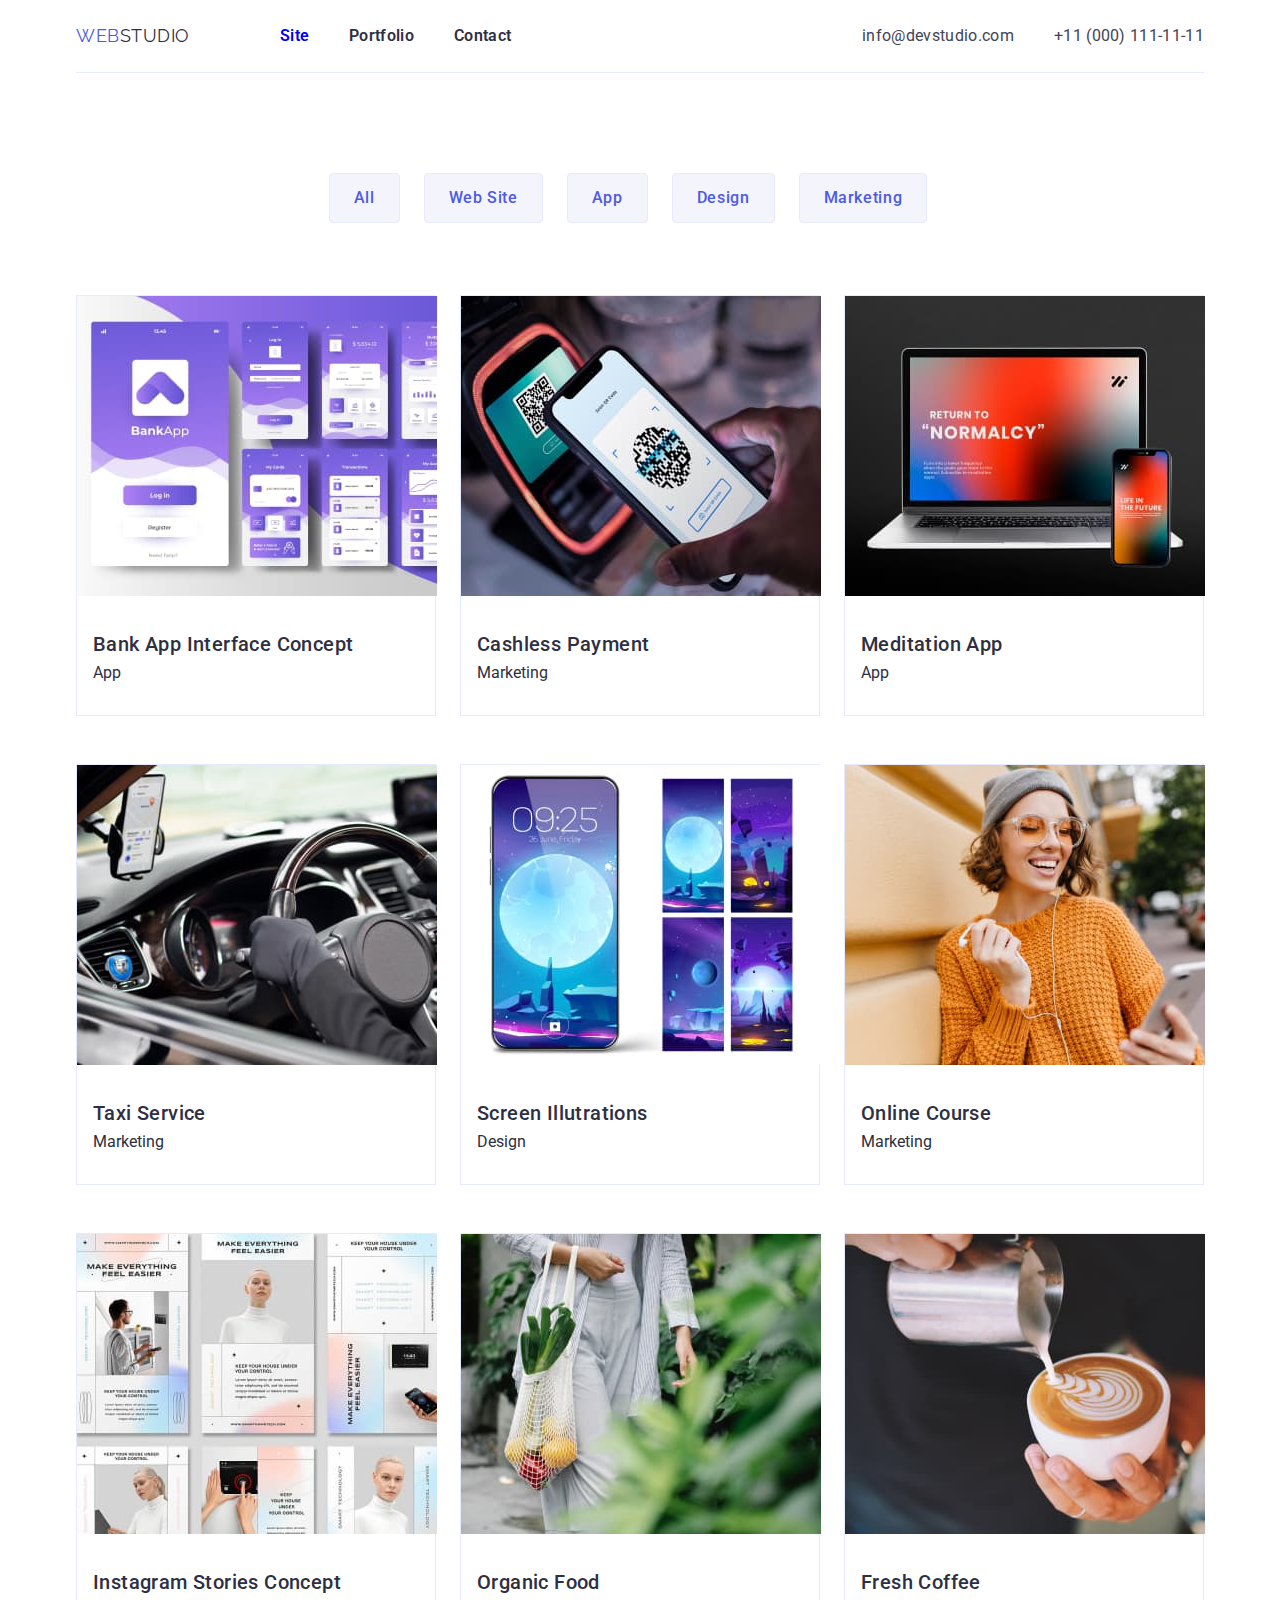
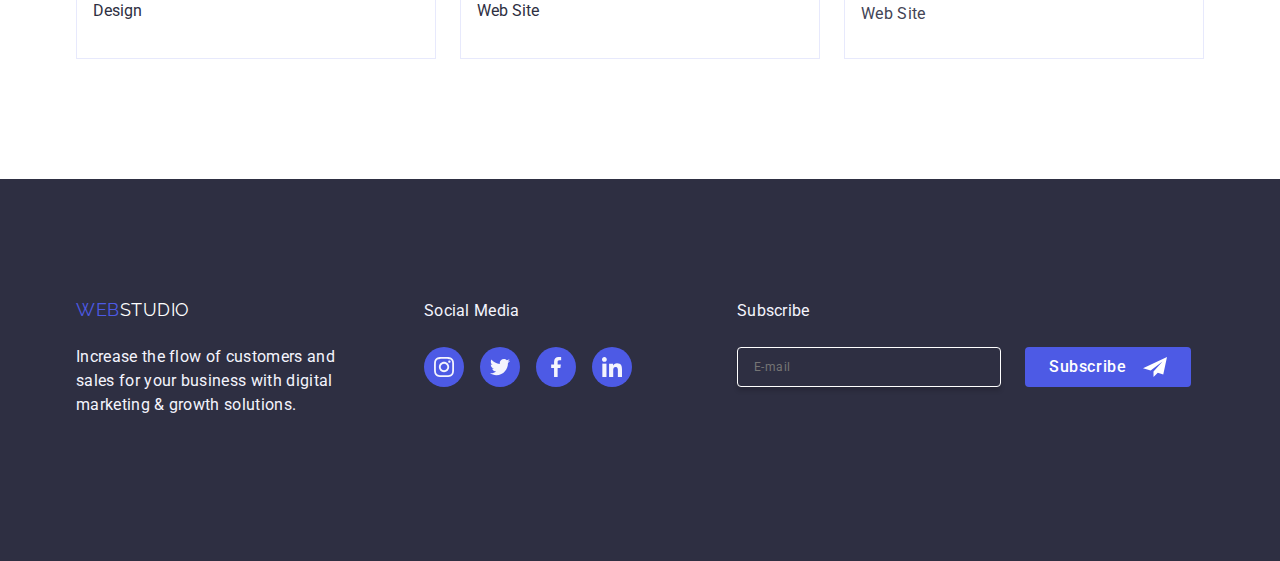
==== commit 873438dc: "Update" ====
--- a/porfolio.html
+++ b/porfolio.html
@@ -29,6 +29,15 @@
       xmlns:xlink="http://www.w3.org/1999/xlink"
     >
       <defs>
+        <symbol id="icon-charm_menu-hamburger" viewBox="0 0 47 32">
+          <path
+            stroke-linejoin="round"
+            stroke-linecap="round"
+            stroke-miterlimit="4"
+            stroke-width="4.3636"
+            d="M1.961 29.154h42.965M1.961 15.615h42.965M1.961 2.077h42.965"
+          ></path>
+        </symbol>
         <symbol id="icon-property-1-click" viewBox="0 0 32 32">
           <path
             fill="#404bbf"
@@ -1031,7 +1040,6 @@
         </symbol>
       </defs>
     </svg>
-
     <header>
       <div class="container">
         <div class="header-elements nav-line">
@@ -1040,7 +1048,6 @@
             >Web<span id="studio">Studio</span>
           </a>
           <!-- Navigation -->
-
           <nav class="navigation">
             <ul class="nav-list list">
               <li class="nav-item">
@@ -1056,7 +1063,6 @@
               </li>
             </ul>
           </nav>
-
           <ul class="contact-list list">
             <li class="contact-item">
               <a
@@ -1071,6 +1077,11 @@
               >
             </li>
           </ul>
+          <a href="" class="nav-menu-icon nav-icon">
+            <svg class="nav-menu-icon" width="32" height="22">
+              <use xlink:href="#icon-charm_menu-hamburger"></use>
+            </svg>
+          </a>
         </div>
       </div>
     </header>
@@ -1105,6 +1116,7 @@
               <div class="project-thumbnail">
                 <a class="project-image" href="#">
                   <img
+                    class="image"
                     src="./images/portfolio/imgproject-card11.jpg"
                     alt="Bank App Interface Concept"
                   />
@@ -1127,6 +1139,7 @@
               <div class="project-thumbnail">
                 <a class="project-image" href="#">
                   <img
+                    class="image"
                     src="./images/portfolio/imgproject-card12.jpg"
                     alt="Cashless Payment"
                   />
@@ -1149,6 +1162,7 @@
               <div class="project-thumbnail">
                 <a class="project-image" href="#">
                   <img
+                    class="image"
                     src="./images/portfolio/imgproject-card13.jpg"
                     alt="Meditation App"
                   />
@@ -1171,6 +1185,7 @@
               <div class="project-thumbnail">
                 <a class="project-image" href="#">
                   <img
+                    class="image"
                     src="./images/portfolio/imgproject-card21.jpg"
                     alt="Taxi Service"
                   />
@@ -1193,6 +1208,7 @@
               <div class="project-thumbnail">
                 <a class="project-image" href="#">
                   <img
+                    class="image"
                     src="./images/portfolio/imgproject-card22.jpg"
                     alt="Screen Illustrations"
                   />
@@ -1215,6 +1231,7 @@
               <div class="project-thumbnail">
                 <a class="project-image" href="#">
                   <img
+                    class="image"
                     src="./images/portfolio/imgproject-card23.jpg"
                     alt="Online Course"
                   />
@@ -1237,6 +1254,7 @@
               <div class="project-thumbnail">
                 <a class="project-image" href="#">
                   <img
+                    class="image"
                     src="./images/portfolio/imgproject-card31.jpg"
                     alt="Instagram Stories Concept"
                   />
@@ -1259,6 +1277,7 @@
               <div class="project-thumbnail">
                 <a class="project-image" href="#">
                   <img
+                    class="image"
                     src="./images/portfolio/imgproject-card32.jpg"
                     alt="Organic Food"
                   />
@@ -1281,6 +1300,7 @@
               <div class="project-thumbnail">
                 <a class="project-image" href="#">
                   <img
+                    class="image"
                     src="./images/portfolio/imgproject-card33.jpg"
                     alt="Fresh Coffee"
                   />
--- a/css/styles.css
+++ b/css/styles.css
@@ -221,10 +221,11 @@
 /* End of General Styles */
 
 /* HEADER Styles */
+/*
 .header-elements {
   display: flex;
   border: none;
-}
+}*/
 .logo,
 .logo-footer {
   color: var(--highlight-text-color);
@@ -251,25 +252,30 @@
   display: flex;
   flex-wrap: wrap;
 }
-.nav-line {
-  background: var(--bg-color);
-  border-bottom-width: 1px;
-  border-bottom-style: solid;
-  border-bottom-color: var(--top-line-color-bg);
-}
+
 @media screen and (min-width: 768px) {
   .nav-line {
     display: flex;
-    justify-content: space-between;
+
+    background: var(--bg-color);
+    border-bottom-width: 1px;
+    border-bottom-style: solid;
+    border-bottom-color: var(--top-line-color-bg);
   }
   .nav-list {
     display: flex;
+    margin-left: 148px;
   }
 }
 @media screen and (min-width: 1158px) {
   .nav-line {
     display: flex;
     justify-content: left;
+
+    background: var(--bg-color);
+    border-bottom-width: 1px;
+    border-bottom-style: solid;
+    border-bottom-color: var(--top-line-color-bg);
   }
   .nav-list {
     display: flex;
@@ -336,10 +342,10 @@
     display: inline-flex;
     justify-content: center;
     row-gap: 8px;
-    align-content: flex-end;
     flex-wrap: nowrap;
     flex-direction: column;
     align-items: stretch;
+    margin-left: 121px;
   }
   .contact-item {
     margin-left: 0px;
@@ -402,6 +408,14 @@
   .navigation,
   .contact-list {
     display: none;
+  }
+  .nav-line {
+    height: 70px;
+
+    background: var(--bg-color);
+    border-bottom-width: 1px;
+    border-bottom-style: solid;
+    border-bottom-color: var(--top-line-color-bg);
   }
 }
 /* End of HEADER Styles */
@@ -561,8 +575,34 @@
     display: none;
   }
 }
+@media screen and (max-width: 767px) {
+  .header-elements {
+    display: flex;
+
+    flex-direction: row;
+    flex-wrap: nowrap;
+    justify-content: space-between;
+
+    border-bottom-width: 1px;
+    border-bottom-style: solid;
+    border-bottom-color: var(--top-line-color-bg);
+  }
+  svg.nav-menu-icon {
+    stroke: var(--NAVY-BLUE);
+    margin-right: 16px;
+  }
+  .nav-icon {
+    display: flex;
+    align-items: center;
+    justify-content: center;
+  }
+}
+
 @media screen and (min-width: 768px) {
   .features-thumbnail {
+    display: none;
+  }
+  svg.nav-menu-icon {
     display: none;
   }
 }
@@ -576,6 +616,9 @@
 
     border-radius: 4px;
     background-color: var(--CLOUD);
+  }
+  svg.nav-menu-icon {
+    display: none;
   }
 }
 
@@ -714,7 +757,6 @@
 .team-designation {
   padding-bottom: calc(var(--section-item-gap) / 3);
 }
-
 .socials {
   display: flex;
   padding-left: var(--section-item-gap);
@@ -869,8 +911,8 @@
 }
 @media screen and (max-width: 767px) {
   .section-project {
-    padding-top: 48px;
-    padding-bottom: 48px;
+    padding-top: calc(2 * var(--section-item-gap));
+    padding-bottom: calc(2 * var(--section-item-gap));
   }
   .filter-list {
     display: flex;
@@ -881,13 +923,13 @@
 @media screen and (min-width: 768px) and (max-width: 1157px) {
   .section-project {
     padding-top: 64px;
-    padding-bottom: 96px;
+    padding-bottom: calc(4 * var(--section-item-gap));
   }
 }
 @media screen and (min-width: 1158px) {
   .section-project {
     padding-top: 100px;
-    padding-bottom: 120px;
+    padding-bottom: calc(5 * var(--section-item-gap));
   }
 }
 .btn {
@@ -933,8 +975,8 @@
     padding-top: 48px;
     display: flex;
     flex-wrap: wrap;
-    column-gap: 24px;
-    row-gap: 48px;
+    column-gap: calc(1 * var(--section-item-gap));
+    row-gap: calc(2 * var(--section-item-gap));
   }
   .project-item {
     width: 396px;
@@ -944,14 +986,18 @@
     border: 1px solid var(--border-color);
     background: var(--bg-color);
   }
+  img.image {
+    width: 396px;
+    object-fit: cover;
+  }
 }
 @media screen and (min-width: 768px) and (max-width: 1157px) {
   .project-list {
     padding-top: 64px;
     display: flex;
     flex-wrap: wrap;
-    column-gap: 24px;
-    row-gap: 72px;
+    column-gap: var(--section-item-gap);
+    row-gap: calc(3 * var(--section-item-gap));
   }
   .project-item {
     width: 356px;
@@ -965,11 +1011,11 @@
 @media screen and (min-width: 1158px) {
   .project-list {
     /* layout */
-    padding-top: 72px;
+    padding-top: calc(3 * var(--section-item-gap));
     display: flex;
     flex-wrap: wrap;
-    column-gap: 24px;
-    row-gap: 48px;
+    column-gap: calc(1 * var(--section-item-gap));
+    row-gap: calc(2 * var(--section-item-gap));
     flex-direction: row;
   }
   .project-item {
@@ -1026,7 +1072,6 @@
   height: 300px;
   flex-shrink: 0;
 }
-
 .project-item:hover {
   /* layout */
   border: 1px solid var(--CLOUD);
@@ -1072,14 +1117,14 @@
 
 @media screen and (min-width: 428px) {
   .footer-section {
-    padding-top: 96px;
-    padding-bottom: 96px;
+    padding-top: calc(3 * var(--section-item-gap));
+    padding-bottom: calc(3 * var(--section-item-gap));
   }
 }
 @media screen and (min-width: 1158px) {
   .footer-section {
-    padding-top: 120px;
-    padding-bottom: 120px;
+    padding-top: calc(5 * var(--section-item-gap));
+    padding-bottom: calc(5 * var(--section-item-gap));
   }
 }
 
@@ -1108,7 +1153,7 @@
   }
 
   .footer-text-item {
-    margin-top: calc(3 * var(--section-item-gap));
+    margin-top: 96px;
   }
 }
 @media screen and (min-width: 768px) and (max-width: 1157px) {
@@ -1135,7 +1180,7 @@
 }
 @media screen and (min-width: 768px) {
   .footer-socials-container {
-    padding-left: 24px;
+    padding-left: calc(1 * var(--section-item-gap));
   }
 }
 @media screen and (min-width: 1158px) {
@@ -1371,8 +1416,8 @@
 .modal-title {
   position: absolute;
 
-  top: 48px;
-  right: 48px;
+  top: calc(2 * var(--section-item-gap));
+  right: calc(2 * var(--section-item-gap));
 
   display: flex;
   justify-content: center;
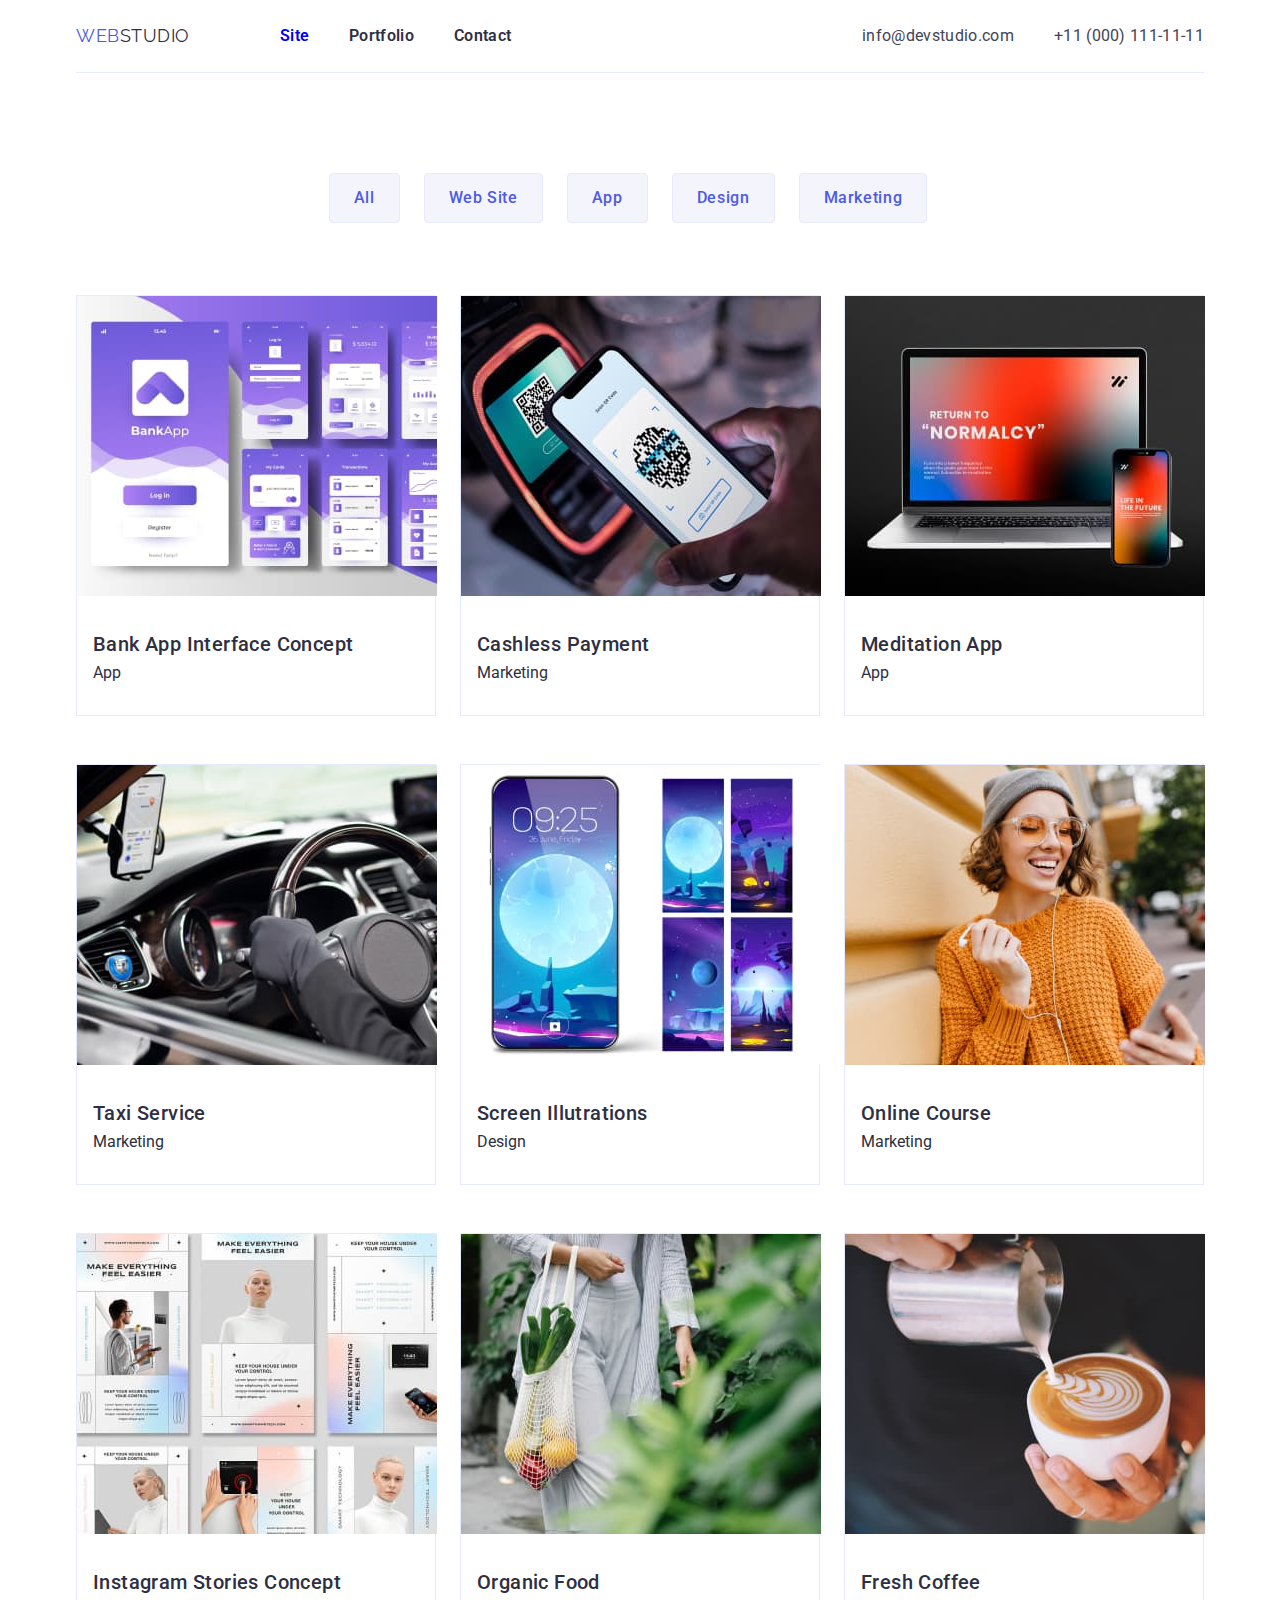
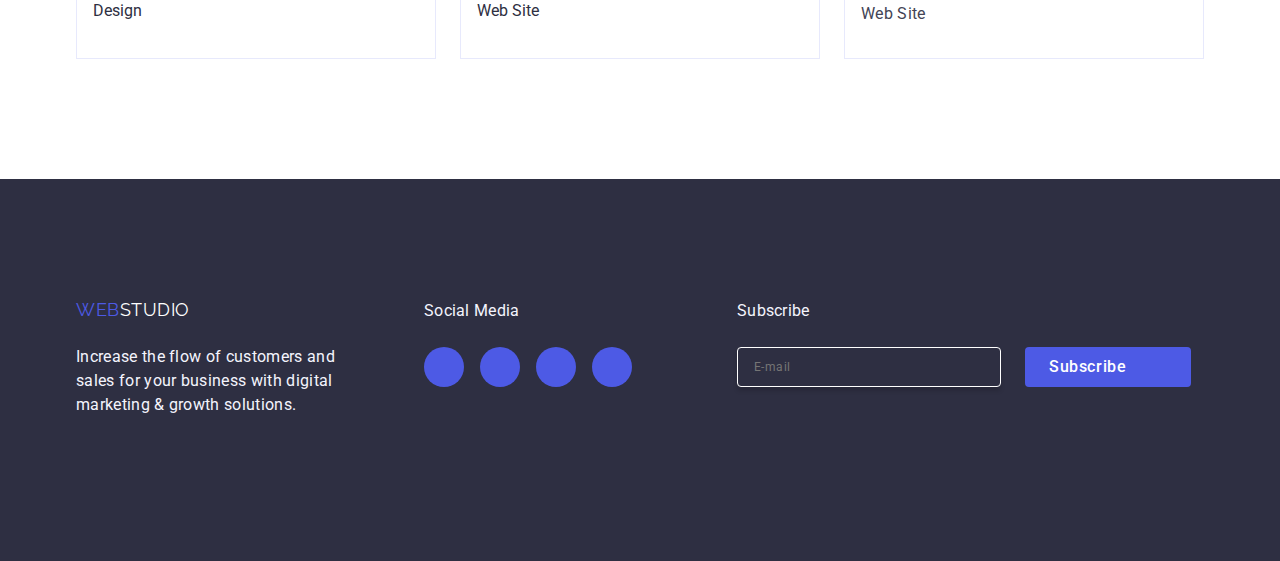
==== commit b1583f69: "Update" ====
--- a/porfolio.html
+++ b/porfolio.html
@@ -38,1006 +38,6 @@
             d="M1.961 29.154h42.965M1.961 15.615h42.965M1.961 2.077h42.965"
           ></path>
         </symbol>
-        <symbol id="icon-property-1-click" viewBox="0 0 32 32">
-          <path
-            fill="#404bbf"
-            style="fill: var(--color1, #404bbf)"
-            d="M4 1h24c1.657 0 3 1.343 3 3v24c0 1.657-1.343 3-3 3h-24c-1.657 0-3-1.343-3-3v-24c0-1.657 1.343-3 3-3z"
-          ></path>
-          <path
-            fill="#f4f4fd"
-            style="fill: var(--color2, #f4f4fd)"
-            d="M22.891 8.51c0.346-0.331 0.805-0.514 1.283-0.51s0.934 0.193 1.275 0.53c0.341 0.336 0.538 0.792 0.551 1.272s-0.161 0.945-0.483 1.299l-9.789 12.309c-0.168 0.182-0.371 0.328-0.597 0.43s-0.47 0.156-0.717 0.161c-0.247 0.005-0.493-0.041-0.723-0.134s-0.438-0.232-0.613-0.408l-6.492-6.527c-0.181-0.169-0.326-0.374-0.426-0.601s-0.155-0.472-0.159-0.72c-0.004-0.248 0.041-0.495 0.134-0.725s0.23-0.44 0.405-0.615c0.175-0.176 0.383-0.314 0.612-0.407s0.475-0.139 0.722-0.134c0.247 0.004 0.491 0.059 0.716 0.16s0.429 0.247 0.597 0.429l5.137 5.163 8.521-10.915c0.015-0.019 0.032-0.037 0.049-0.054h-0.002z"
-          ></path>
-          <path
-            fill="none"
-            stroke="#404bbf"
-            style="stroke: var(--color1, #404bbf)"
-            stroke-linejoin="miter"
-            stroke-linecap="butt"
-            stroke-miterlimit="4"
-            stroke-width="2"
-            d="M4 1h24c1.657 0 3 1.343 3 3v24c0 1.657-1.343 3-3 3h-24c-1.657 0-3-1.343-3-3v-24c0-1.657 1.343-3 3-3z"
-          ></path>
-        </symbol>
-        <symbol id="icon-property-1-default" viewBox="0 0 32 32">
-          <path
-            stroke-linejoin="miter"
-            stroke-linecap="butt"
-            stroke-miterlimit="4"
-            stroke-width="2"
-            d="M4 1h24c1.657 0 3 1.343 3 3v24c0 1.657-1.343 3-3 3h-24c-1.657 0-3-1.343-3-3v-24c0-1.657 1.343-3 3-3z"
-          ></path>
-        </symbol>
-        <symbol id="icon-frame-3" viewBox="0 0 32 32">
-          <path
-            fill="#fff"
-            style="fill: var(--color3, #fff)"
-            d="M32 2.667l-32 15 10.227 3.156 15.773-12.323-11.998 13.488 0.010 0.003-0.012-0.003v7.345l5.735-5.576 7.265 2.242 5-23.333z"
-          ></path>
-        </symbol>
-        <symbol id="icon-Client-1a" viewBox="0 0 61 32">
-          <path
-            fill="#8e8f99"
-            style="fill: var(--color4, #8e8f99)"
-            d="M25.455 8.364l2.548 2.428-4.73-0.003v11.779h12.364v-4.504l2.545 2.425v-12.125h-12.727zM35.525 17.779l-7.225-6.884h7.225v6.884zM33.281 20.845h-8.052v-7.922h0.569v7.386h7.483v0.536zM26.835 24.75l-0.3-0.617h-0.248l0.435 0.817v0.476h0.225v-0.476l0.435-0.817h-0.247l-0.3 0.617zM27.941 24.132h0.053l0.488 1.293h-0.234l-0.105-0.303h-0.5l-0.104 0.303h-0.233l0.486-1.293h0.149zM27.704 24.946h0.378l-0.189-0.548-0.189 0.548zM29.266 24.732c-0.010-0.012-0.019-0.024-0.028-0.036-0.033-0.044-0.059-0.086-0.077-0.127s-0.028-0.084-0.028-0.128c0-0.067 0.014-0.125 0.042-0.174s0.067-0.086 0.118-0.112c0.051-0.027 0.11-0.040 0.178-0.040 0.066 0 0.122 0.013 0.17 0.040s0.085 0.061 0.11 0.104c0.026 0.043 0.039 0.091 0.039 0.142 0 0.041-0.007 0.078-0.022 0.112s-0.035 0.064-0.061 0.092c-0.026 0.028-0.056 0.054-0.091 0.079l-0.090 0.065 0.256 0.302c0.008-0.017 0.016-0.034 0.023-0.052 0.022-0.057 0.033-0.12 0.033-0.189h0.185c0 0.063-0.006 0.122-0.019 0.178s-0.031 0.108-0.058 0.156c-0.011 0.020-0.023 0.039-0.037 0.057l0.189 0.224h-0.248l-0.075-0.088c-0.041 0.031-0.085 0.055-0.133 0.072-0.063 0.022-0.13 0.034-0.201 0.034-0.086 0-0.16-0.016-0.223-0.047s-0.111-0.075-0.146-0.13c-0.034-0.055-0.051-0.118-0.051-0.189 0-0.053 0.011-0.099 0.033-0.139s0.052-0.078 0.090-0.112c0.035-0.032 0.075-0.063 0.12-0.095zM29.372 24.861l-0.027 0.019c-0.031 0.025-0.055 0.050-0.070 0.074s-0.025 0.044-0.029 0.064-0.007 0.037-0.007 0.052c0 0.038 0.008 0.072 0.024 0.103s0.041 0.055 0.072 0.074c0.032 0.018 0.071 0.027 0.116 0.027 0.049 0 0.097-0.011 0.143-0.033 0.023-0.011 0.045-0.025 0.066-0.041l-0.288-0.338zM29.423 24.625l0.079-0.053c0.037-0.025 0.064-0.049 0.080-0.073s0.024-0.054 0.024-0.091c0-0.031-0.012-0.059-0.036-0.085s-0.057-0.039-0.1-0.039c-0.030 0-0.056 0.007-0.076 0.021s-0.036 0.032-0.047 0.055c-0.010 0.022-0.015 0.048-0.015 0.075s0.007 0.054 0.020 0.083 0.032 0.057 0.056 0.088c0.005 0.006 0.010 0.012 0.015 0.019zM31.685 25.004h-0.222c-0.006 0.056-0.020 0.104-0.041 0.143s-0.050 0.068-0.090 0.088c-0.039 0.020-0.090 0.030-0.154 0.030-0.052 0-0.097-0.010-0.134-0.031s-0.068-0.050-0.092-0.088c-0.024-0.038-0.041-0.083-0.053-0.136s-0.017-0.112-0.017-0.178v-0.109c0-0.069 0.006-0.13 0.019-0.183s0.032-0.099 0.058-0.136 0.057-0.064 0.095-0.083c0.038-0.019 0.082-0.028 0.133-0.028 0.062 0 0.112 0.011 0.151 0.032s0.067 0.051 0.087 0.091c0.020 0.040 0.033 0.087 0.039 0.143h0.222c-0.009-0.086-0.033-0.163-0.073-0.23s-0.094-0.119-0.165-0.157c-0.071-0.038-0.158-0.057-0.261-0.057-0.081 0-0.154 0.014-0.219 0.043s-0.12 0.070-0.166 0.123c-0.046 0.053-0.082 0.117-0.107 0.193s-0.036 0.159-0.036 0.252v0.107c0 0.093 0.012 0.177 0.036 0.252s0.059 0.139 0.105 0.193c0.046 0.053 0.1 0.093 0.164 0.122s0.136 0.043 0.216 0.043c0.104 0 0.193-0.019 0.265-0.057s0.129-0.090 0.17-0.155c0.040-0.066 0.064-0.142 0.071-0.226zM32.918 24.814v-0.071c0-0.098-0.013-0.185-0.039-0.262s-0.062-0.144-0.109-0.198c-0.047-0.055-0.104-0.097-0.17-0.125s-0.139-0.044-0.218-0.044c-0.079 0-0.152 0.015-0.218 0.044s-0.122 0.070-0.17 0.125c-0.047 0.054-0.084 0.12-0.11 0.198s-0.039 0.164-0.039 0.262v0.071c0 0.098 0.013 0.185 0.039 0.263s0.064 0.144 0.112 0.198c0.048 0.054 0.104 0.096 0.17 0.125s0.138 0.043 0.218 0.043c0.080 0 0.153-0.014 0.218-0.043s0.122-0.071 0.169-0.125c0.047-0.054 0.084-0.12 0.109-0.198s0.038-0.165 0.038-0.263zM32.695 24.741v0.073c0 0.072-0.007 0.136-0.021 0.192s-0.034 0.103-0.060 0.141c-0.027 0.038-0.059 0.067-0.098 0.086s-0.083 0.028-0.132 0.028c-0.049 0-0.093-0.009-0.131-0.028s-0.072-0.048-0.099-0.086c-0.027-0.038-0.048-0.086-0.062-0.141s-0.021-0.12-0.021-0.192v-0.073c0-0.072 0.007-0.136 0.021-0.191s0.035-0.102 0.061-0.139c0.027-0.038 0.060-0.066 0.099-0.085s0.082-0.029 0.131-0.029 0.093 0.010 0.132 0.029c0.039 0.019 0.072 0.047 0.099 0.085s0.048 0.084 0.061 0.139c0.014 0.055 0.021 0.119 0.021 0.191z"
-          ></path>
-        </symbol>
-        <symbol id="icon-Client-1b" viewBox="0 0 32 32">
-          <path
-            fill="#404bbf"
-            style="fill: var(--color1, #404bbf)"
-            d="M11.692 9.538l2.156 2.054-4.002-0.002v9.967h10.462v-3.811l2.154 2.052v-10.26h-10.769zM20.213 17.505l-6.114-5.825h6.114v5.825zM18.315 20.099h-6.813v-6.703h0.482v6.249h6.332v0.454zM12.86 23.403l-0.254-0.522h-0.21l0.368 0.691v0.403h0.19v-0.403l0.368-0.691h-0.209l-0.254 0.522zM13.796 22.881h0.045l0.413 1.094h-0.198l-0.088-0.256h-0.423l-0.088 0.256h-0.198l0.412-1.094h0.126zM13.596 23.569h0.32l-0.16-0.464-0.16 0.464zM14.918 23.388c-0.008-0.011-0.016-0.021-0.024-0.031-0.028-0.037-0.050-0.073-0.065-0.107s-0.023-0.071-0.023-0.108c0-0.057 0.012-0.106 0.035-0.147s0.057-0.073 0.1-0.095c0.043-0.023 0.093-0.034 0.151-0.034 0.056 0 0.103 0.011 0.143 0.034s0.072 0.051 0.093 0.088c0.022 0.037 0.033 0.077 0.033 0.12 0 0.035-0.006 0.066-0.019 0.095s-0.030 0.055-0.052 0.078c-0.022 0.024-0.048 0.046-0.077 0.067l-0.076 0.055 0.217 0.256c0.007-0.014 0.014-0.029 0.019-0.044 0.019-0.048 0.028-0.101 0.028-0.16h0.156c0 0.053-0.005 0.103-0.016 0.151s-0.026 0.092-0.049 0.132c-0.009 0.017-0.019 0.033-0.031 0.048l0.16 0.189h-0.21l-0.064-0.075c-0.034 0.026-0.072 0.047-0.112 0.061-0.053 0.019-0.11 0.029-0.17 0.029-0.073 0-0.135-0.013-0.189-0.040s-0.094-0.063-0.123-0.11c-0.029-0.047-0.043-0.1-0.043-0.16 0-0.045 0.009-0.084 0.028-0.117s0.044-0.066 0.076-0.095c0.030-0.027 0.063-0.054 0.101-0.081zM15.007 23.498l-0.023 0.016c-0.027 0.022-0.046 0.042-0.059 0.062s-0.021 0.038-0.025 0.054-0.006 0.031-0.006 0.044c0 0.032 0.007 0.061 0.020 0.087s0.034 0.047 0.061 0.062c0.027 0.015 0.060 0.023 0.098 0.023 0.042 0 0.082-0.009 0.121-0.028 0.020-0.010 0.038-0.021 0.056-0.034l-0.243-0.286zM15.051 23.298l0.067-0.045c0.032-0.021 0.054-0.042 0.068-0.062s0.020-0.046 0.020-0.077c0-0.026-0.010-0.050-0.030-0.072s-0.048-0.033-0.085-0.033c-0.026 0-0.047 0.006-0.065 0.018s-0.031 0.027-0.040 0.047c-0.009 0.019-0.013 0.040-0.013 0.064 0 0.023 0.006 0.046 0.017 0.070s0.027 0.048 0.047 0.074c0.004 0.005 0.008 0.011 0.013 0.016zM16.964 23.619h-0.188c-0.006 0.048-0.017 0.088-0.035 0.121s-0.042 0.057-0.076 0.074c-0.033 0.017-0.076 0.026-0.13 0.026-0.044 0-0.082-0.009-0.113-0.026s-0.058-0.042-0.078-0.074c-0.020-0.032-0.035-0.070-0.045-0.115s-0.014-0.095-0.014-0.15v-0.092c0-0.058 0.005-0.11 0.016-0.155s0.027-0.084 0.049-0.115 0.048-0.055 0.080-0.071c0.032-0.016 0.070-0.024 0.113-0.024 0.053 0 0.095 0.009 0.128 0.027s0.057 0.043 0.074 0.077c0.017 0.034 0.028 0.074 0.033 0.121h0.188c-0.008-0.073-0.028-0.138-0.062-0.195s-0.080-0.101-0.14-0.133-0.134-0.048-0.221-0.048c-0.069 0-0.13 0.012-0.186 0.036s-0.101 0.059-0.14 0.104c-0.039 0.045-0.069 0.099-0.090 0.163s-0.031 0.135-0.031 0.213v0.091c0 0.079 0.010 0.15 0.030 0.213s0.050 0.118 0.089 0.163c0.039 0.045 0.085 0.079 0.139 0.104s0.115 0.036 0.183 0.036c0.088 0 0.163-0.016 0.225-0.048s0.109-0.076 0.143-0.131c0.034-0.056 0.054-0.12 0.060-0.192zM18.008 23.458v-0.060c0-0.083-0.011-0.157-0.033-0.222s-0.052-0.121-0.092-0.168c-0.040-0.047-0.088-0.082-0.143-0.106s-0.117-0.037-0.185-0.037c-0.067 0-0.128 0.012-0.184 0.037s-0.103 0.059-0.143 0.106c-0.040 0.046-0.071 0.102-0.093 0.168s-0.033 0.139-0.033 0.222v0.060c0 0.083 0.011 0.157 0.033 0.222s0.054 0.121 0.095 0.168 0.088 0.081 0.143 0.106c0.056 0.024 0.117 0.036 0.184 0.036s0.129-0.012 0.185-0.036c0.056-0.025 0.103-0.060 0.143-0.106s0.071-0.102 0.092-0.168 0.032-0.14 0.032-0.222zM17.819 23.397v0.062c0 0.061-0.006 0.115-0.018 0.162s-0.029 0.087-0.051 0.119c-0.023 0.032-0.050 0.056-0.083 0.073s-0.070 0.024-0.112 0.024c-0.042 0-0.079-0.008-0.111-0.024s-0.061-0.041-0.084-0.073c-0.023-0.033-0.041-0.072-0.053-0.119s-0.018-0.101-0.018-0.162v-0.062c0-0.061 0.006-0.115 0.018-0.162s0.029-0.086 0.052-0.118c0.023-0.032 0.051-0.056 0.083-0.072s0.070-0.025 0.111-0.025 0.079 0.008 0.112 0.025c0.033 0.016 0.061 0.040 0.083 0.072s0.040 0.071 0.052 0.118c0.012 0.047 0.018 0.1 0.018 0.162z"
-          ></path>
-        </symbol>
-        <symbol id="icon-Client-2a" viewBox="0 0 61 32">
-          <path
-            fill="#8e8f99"
-            style="fill: var(--color4, #8e8f99)"
-            d="M29.86 7.976h-0.050c-0.076-0.005-0.153-0.006-0.229-0.008v0h-0.166c-0.144 0-0.292 0.004-0.438 0.011-0.011-0.001-0.022-0.001-0.033 0-1.325 0.075-2.624 0.406-3.824 0.976l-0.157 0.076v8.051l0.368-0.125c0.323-0.111 0.667-0.211 1.023-0.303 0.962-0.247 1.951-0.378 2.944-0.391v1.058c-0.132 0.001-0.259 0.005-0.387 0.011h-0.030c-0.764 0.042-1.523 0.158-2.265 0.348-0.94 0.235-1.846 0.588-2.698 1.051v-10.326c0.885-0.516 1.838-0.904 2.831-1.151 0.872-0.225 1.768-0.341 2.668-0.344h0.155c0.186 0.005 0.367 0.013 0.537 0.026 0.448 0.032 0.893 0.102 1.329 0.212v1.041c-0.424-0.099-0.854-0.164-1.288-0.194-0.009-0.001-0.018-0.002-0.026-0.002-0.090-0.008-0.18-0.015-0.263-0.015zM31.692 9.040c0.231 0.018 0.47 0.026 0.712 0.026 0.946-0.003 1.888-0.124 2.805-0.36 0.939-0.236 1.846-0.59 2.697-1.052v10.142c-0.885 0.516-1.838 0.903-2.831 1.151-0.872 0.224-1.768 0.339-2.668 0.343-0.682 0.006-1.362-0.075-2.024-0.239v-10.208c0.156 0.036 0.317 0.069 0.481 0.097 0.269 0.045 0.552 0.079 0.828 0.099zM36.853 9.119l-0.368 0.124c-0.338 0.114-0.68 0.215-1.023 0.306-0.999 0.257-2.026 0.388-3.057 0.392-0.24 0-0.461-0.006-0.674-0.020l-0.293-0.019v8.283l0.252 0.022c0.234 0.020 0.475 0.030 0.718 0.030 0.812-0.003 1.621-0.108 2.407-0.312 0.648-0.162 1.278-0.389 1.881-0.676l0.157-0.076v-8.054z"
-          ></path>
-          <path
-            fill="#8e8f99"
-            style="fill: var(--color4, #8e8f99)"
-            d="M24.632 22.259c-0.053-0.055-0.117-0.098-0.187-0.126s-0.146-0.042-0.222-0.039c-0.081-0.001-0.161 0.014-0.236 0.044-0.069 0.027-0.131 0.069-0.184 0.121s-0.092 0.116-0.119 0.185c-0.029 0.073-0.043 0.15-0.042 0.228v1.38c-0.003 0.097 0.015 0.194 0.054 0.283 0.033 0.071 0.080 0.134 0.138 0.185 0.055 0.046 0.12 0.080 0.19 0.098 0.067 0.019 0.136 0.028 0.206 0.029 0.077 0.001 0.153-0.016 0.223-0.048 0.069-0.030 0.131-0.074 0.184-0.128 0.051-0.054 0.092-0.116 0.12-0.185 0.029-0.070 0.044-0.144 0.044-0.22v-0.154h-0.361v0.123c0.001 0.042-0.006 0.084-0.021 0.123-0.012 0.029-0.030 0.056-0.052 0.078-0.022 0.018-0.048 0.032-0.075 0.040-0.024 0.008-0.050 0.012-0.075 0.013-0.032 0.004-0.065-0.001-0.095-0.014s-0.055-0.034-0.075-0.060c-0.034-0.055-0.051-0.12-0.048-0.185v-1.286c-0.002-0.071 0.013-0.142 0.044-0.206 0.019-0.029 0.045-0.052 0.076-0.067s0.066-0.020 0.1-0.016c0.031-0.001 0.062 0.005 0.090 0.019s0.052 0.034 0.071 0.059c0.040 0.053 0.061 0.118 0.060 0.185v0.119h0.357v-0.141c0.001-0.083-0.014-0.164-0.044-0.241-0.027-0.072-0.068-0.138-0.12-0.194z"
-          ></path>
-          <path
-            fill="#8e8f99"
-            style="fill: var(--color4, #8e8f99)"
-            d="M26.774 22.243c-0.115-0.097-0.26-0.151-0.41-0.152-0.073 0-0.146 0.013-0.215 0.039-0.070 0.025-0.135 0.063-0.19 0.113-0.060 0.054-0.107 0.12-0.14 0.193-0.036 0.084-0.054 0.175-0.052 0.267v1.323c-0.002 0.093 0.015 0.186 0.052 0.271 0.033 0.071 0.080 0.134 0.14 0.185 0.055 0.051 0.12 0.091 0.19 0.117 0.069 0.025 0.142 0.038 0.215 0.039s0.146-0.013 0.215-0.039c0.072-0.026 0.138-0.066 0.195-0.117s0.104-0.115 0.136-0.185c0.037-0.085 0.055-0.178 0.052-0.271v-1.323c0.002-0.092-0.016-0.183-0.052-0.267-0.032-0.073-0.078-0.139-0.136-0.193zM26.606 24.027c0.003 0.035-0.002 0.071-0.014 0.104s-0.032 0.063-0.058 0.088c-0.048 0.040-0.108 0.062-0.17 0.062s-0.122-0.022-0.17-0.062c-0.025-0.024-0.045-0.054-0.058-0.088s-0.017-0.069-0.014-0.104v-1.323c-0.003-0.035 0.002-0.071 0.014-0.104s0.032-0.063 0.058-0.088c0.048-0.040 0.108-0.062 0.17-0.062s0.122 0.022 0.17 0.062c0.025 0.024 0.045 0.054 0.058 0.088s0.017 0.069 0.014 0.104v1.323z"
-          ></path>
-          <path
-            fill="#8e8f99"
-            style="fill: var(--color4, #8e8f99)"
-            d="M29.588 24.618v-2.505h-0.347l-0.455 1.326h-0.006l-0.459-1.326h-0.343v2.505h0.358v-1.524h0.006l0.35 1.077h0.178l0.353-1.077h0.006v1.524h0.358z"
-          ></path>
-          <path
-            fill="#8e8f99"
-            style="fill: var(--color4, #8e8f99)"
-            d="M31.621 22.289c-0.055-0.062-0.125-0.109-0.202-0.137-0.084-0.027-0.171-0.040-0.259-0.039h-0.532v2.505h0.357v-0.978h0.184c0.111 0.005 0.222-0.018 0.322-0.068 0.081-0.045 0.149-0.111 0.196-0.191 0.041-0.067 0.069-0.141 0.082-0.218 0.014-0.094 0.020-0.19 0.019-0.285 0.003-0.12-0.008-0.241-0.035-0.358-0.024-0.087-0.069-0.166-0.132-0.23zM31.437 23.052c-0.002 0.045-0.013 0.090-0.033 0.13-0.020 0.038-0.053 0.069-0.092 0.088-0.053 0.024-0.111 0.034-0.168 0.031h-0.163v-0.852h0.184c0.055-0.003 0.111 0.008 0.161 0.031 0.037 0.021 0.066 0.054 0.084 0.092 0.020 0.044 0.030 0.091 0.031 0.14 0 0.053 0 0.108 0 0.166s0.004 0.118 0 0.172h-0.004z"
-          ></path>
-          <path
-            fill="#8e8f99"
-            style="fill: var(--color4, #8e8f99)"
-            d="M33.312 22.113h-0.293l-0.552 2.505h0.357l0.105-0.538h0.487l0.105 0.538h0.357l-0.566-2.505zM32.983 23.739l0.176-0.908h0.006l0.175 0.908h-0.357z"
-          ></path>
-          <path
-            fill="#8e8f99"
-            style="fill: var(--color4, #8e8f99)"
-            d="M35.618 23.622h-0.006l-0.539-1.509h-0.343v2.505h0.357v-1.506h0.007l0.545 1.506h0.336v-2.505h-0.357v1.509z"
-          ></path>
-          <path
-            fill="#8e8f99"
-            style="fill: var(--color4, #8e8f99)"
-            d="M37.799 22.113l-0.287 0.996h-0.007l-0.287-0.996h-0.378l0.49 1.446v1.059h0.357v-1.059l0.49-1.446h-0.378z"
-          ></path>
-          <path
-            fill="#8e8f99"
-            style="fill: var(--color4, #8e8f99)"
-            d="M23.636 25.325h0.172v0.483h0.117v-0.483h0.171v-0.099h-0.46v0.099z"
-          ></path>
-          <path
-            fill="#8e8f99"
-            style="fill: var(--color4, #8e8f99)"
-            d="M25.082 25.226l-0.225 0.582h0.124l0.048-0.132h0.232l0.050 0.132h0.127l-0.231-0.582h-0.124zM25.064 25.578l0.079-0.215 0.079 0.215h-0.158z"
-          ></path>
-          <path
-            fill="#8e8f99"
-            style="fill: var(--color4, #8e8f99)"
-            d="M26.512 25.593h0.134v0.075c-0.039 0.031-0.088 0.049-0.138 0.049-0.023 0.001-0.047-0.003-0.068-0.013s-0.040-0.024-0.055-0.043c-0.031-0.044-0.046-0.098-0.043-0.152 0-0.129 0.056-0.194 0.167-0.194 0.029-0.003 0.059 0.005 0.083 0.022s0.041 0.042 0.049 0.071l0.115-0.022c-0.025-0.114-0.107-0.171-0.247-0.171-0.075-0.002-0.148 0.025-0.203 0.075-0.029 0.029-0.052 0.064-0.066 0.103s-0.020 0.080-0.017 0.121c-0.003 0.080 0.023 0.158 0.075 0.218 0.028 0.029 0.063 0.052 0.101 0.067s0.079 0.021 0.12 0.018c0.091 0.003 0.179-0.031 0.247-0.092v-0.229h-0.252v0.098z"
-          ></path>
-          <path
-            fill="#8e8f99"
-            style="fill: var(--color4, #8e8f99)"
-            d="M27.972 25.226h-0.118v0.582h0.407v-0.099h-0.29v-0.483z"
-          ></path>
-          <path
-            fill="#8e8f99"
-            style="fill: var(--color4, #8e8f99)"
-            d="M29.206 25.226h-0.118v0.582h0.118v-0.582z"
-          ></path>
-          <path
-            fill="#8e8f99"
-            style="fill: var(--color4, #8e8f99)"
-            d="M30.413 25.615l-0.238-0.388h-0.114v0.582h0.109v-0.38l0.234 0.38h0.117v-0.582h-0.108v0.388z"
-          ></path>
-          <path
-            fill="#8e8f99"
-            style="fill: var(--color4, #8e8f99)"
-            d="M31.504 25.552h0.29v-0.099h-0.29v-0.128h0.312v-0.099h-0.43v0.582h0.442v-0.099h-0.324v-0.157z"
-          ></path>
-          <path
-            fill="#8e8f99"
-            style="fill: var(--color4, #8e8f99)"
-            d="M34.15 25.456h-0.229v-0.229h-0.117v0.582h0.117v-0.254h0.229v0.254h0.117v-0.582h-0.117v0.229z"
-          ></path>
-          <path
-            fill="#8e8f99"
-            style="fill: var(--color4, #8e8f99)"
-            d="M35.247 25.552h0.291v-0.099h-0.291v-0.128h0.313v-0.099h-0.43v0.582h0.441v-0.099h-0.324v-0.157z"
-          ></path>
-          <path
-            fill="#8e8f99"
-            style="fill: var(--color4, #8e8f99)"
-            d="M36.736 25.552c0.101-0.016 0.153-0.069 0.153-0.162 0.003-0.025-0.001-0.050-0.011-0.073s-0.026-0.042-0.046-0.057c-0.053-0.026-0.111-0.038-0.17-0.034h-0.247v0.582h0.117v-0.243h0.023c0.025-0.002 0.050 0.003 0.073 0.013 0.017 0.011 0.031 0.025 0.041 0.043l0.127 0.185h0.14l-0.071-0.114c-0.031-0.056-0.075-0.104-0.129-0.14zM36.618 25.471h-0.086v-0.146h0.092c0.040-0.003 0.080 0.001 0.119 0.014 0.008 0.008 0.015 0.017 0.020 0.027s0.007 0.022 0.006 0.033c0 0.011-0.004 0.022-0.009 0.032s-0.013 0.019-0.022 0.025c-0.039 0.012-0.079 0.016-0.119 0.014z"
-          ></path>
-          <path
-            fill="#8e8f99"
-            style="fill: var(--color4, #8e8f99)"
-            d="M37.858 25.552h0.289v-0.099h-0.289v-0.128h0.313v-0.099h-0.431v0.582h0.441v-0.099h-0.324v-0.157z"
-          ></path>
-        </symbol>
-        <symbol id="icon-Client-2b" viewBox="0 0 32 32">
-          <path
-            fill="#404bbf"
-            style="fill: var(--color1, #404bbf)"
-            d="M15.42 9.211h-0.042c-0.065-0.004-0.129-0.005-0.194-0.007v0h-0.14c-0.122 0-0.247 0.003-0.371 0.009-0.009-0.001-0.019-0.001-0.028 0-1.121 0.064-2.22 0.344-3.236 0.825l-0.133 0.064v6.813l0.311-0.106c0.273-0.094 0.564-0.178 0.866-0.257 0.814-0.209 1.65-0.32 2.491-0.331v0.895c-0.111 0.001-0.22 0.004-0.328 0.009h-0.026c-0.647 0.035-1.289 0.134-1.916 0.294-0.795 0.199-1.562 0.498-2.283 0.89v-8.737c0.749-0.437 1.555-0.765 2.395-0.974 0.738-0.19 1.496-0.288 2.257-0.291h0.132c0.157 0.004 0.311 0.011 0.455 0.022 0.379 0.027 0.756 0.087 1.125 0.179v0.881c-0.358-0.084-0.723-0.138-1.090-0.164-0.007-0.001-0.015-0.001-0.022-0.002-0.076-0.006-0.152-0.013-0.223-0.013zM16.97 10.111c0.195 0.015 0.398 0.022 0.602 0.022 0.801-0.003 1.598-0.105 2.373-0.304 0.795-0.2 1.561-0.499 2.282-0.89v8.582c-0.749 0.436-1.556 0.764-2.396 0.974-0.738 0.19-1.496 0.287-2.257 0.29-0.577 0.005-1.152-0.063-1.712-0.202v-8.637c0.132 0.030 0.269 0.059 0.407 0.082 0.227 0.038 0.467 0.066 0.701 0.084zM21.338 10.178l-0.311 0.105c-0.286 0.096-0.575 0.182-0.866 0.259-0.845 0.217-1.714 0.329-2.587 0.332-0.203 0-0.39-0.005-0.571-0.017l-0.248-0.016v7.008l0.213 0.019c0.198 0.017 0.402 0.026 0.607 0.026 0.687-0.003 1.371-0.091 2.037-0.264 0.548-0.137 1.081-0.329 1.592-0.572l0.133-0.064v-6.815z"
-          ></path>
-          <path
-            fill="#404bbf"
-            style="fill: var(--color1, #404bbf)"
-            d="M10.996 21.296c-0.045-0.046-0.099-0.083-0.158-0.107s-0.124-0.035-0.188-0.033c-0.069-0.001-0.136 0.012-0.2 0.038-0.058 0.023-0.111 0.058-0.156 0.102s-0.078 0.098-0.1 0.157c-0.024 0.061-0.037 0.127-0.036 0.193v1.167c-0.003 0.082 0.013 0.164 0.046 0.239 0.028 0.060 0.067 0.113 0.117 0.157 0.047 0.039 0.101 0.068 0.16 0.083 0.057 0.016 0.115 0.024 0.174 0.024 0.065 0.001 0.129-0.013 0.188-0.041 0.058-0.026 0.111-0.062 0.156-0.108 0.043-0.045 0.078-0.098 0.102-0.157s0.038-0.122 0.037-0.186v-0.131h-0.305v0.104c0.001 0.036-0.005 0.071-0.018 0.104-0.010 0.025-0.025 0.047-0.044 0.066-0.019 0.015-0.041 0.027-0.064 0.034-0.021 0.007-0.042 0.011-0.064 0.011-0.027 0.003-0.055-0.001-0.080-0.012s-0.047-0.028-0.063-0.051c-0.029-0.047-0.043-0.101-0.040-0.157v-1.088c-0.002-0.060 0.011-0.12 0.037-0.174 0.016-0.025 0.038-0.044 0.065-0.057s0.056-0.017 0.085-0.014c0.026-0.001 0.052 0.005 0.076 0.016s0.044 0.029 0.060 0.050c0.034 0.045 0.052 0.1 0.051 0.157v0.101h0.302v-0.119c0.001-0.070-0.012-0.139-0.037-0.204-0.023-0.061-0.057-0.117-0.102-0.164z"
-          ></path>
-          <path
-            fill="#404bbf"
-            style="fill: var(--color1, #404bbf)"
-            d="M12.809 21.283c-0.097-0.082-0.22-0.128-0.347-0.128-0.062 0-0.124 0.011-0.182 0.033s-0.114 0.054-0.161 0.095c-0.051 0.045-0.091 0.101-0.118 0.164-0.031 0.071-0.046 0.148-0.044 0.226v1.12c-0.002 0.079 0.013 0.157 0.044 0.229 0.028 0.060 0.068 0.114 0.118 0.156 0.047 0.043 0.101 0.077 0.161 0.099 0.058 0.021 0.12 0.033 0.182 0.033s0.124-0.011 0.182-0.033c0.061-0.022 0.117-0.056 0.165-0.099s0.088-0.097 0.115-0.156c0.031-0.072 0.046-0.151 0.044-0.229v-1.12c0.002-0.078-0.014-0.155-0.044-0.226-0.027-0.062-0.066-0.117-0.115-0.164zM12.666 22.792c0.003 0.030-0.002 0.060-0.012 0.088s-0.027 0.053-0.049 0.074c-0.040 0.034-0.091 0.052-0.144 0.052s-0.103-0.019-0.144-0.052c-0.022-0.021-0.038-0.046-0.049-0.074s-0.015-0.058-0.012-0.088v-1.12c-0.003-0.030 0.002-0.060 0.012-0.088s0.027-0.053 0.049-0.074c0.040-0.034 0.091-0.052 0.144-0.052s0.103 0.019 0.144 0.052c0.021 0.021 0.038 0.046 0.049 0.074s0.015 0.058 0.012 0.088v1.12z"
-          ></path>
-          <path
-            fill="#404bbf"
-            style="fill: var(--color1, #404bbf)"
-            d="M15.19 23.292v-2.12h-0.293l-0.385 1.122h-0.005l-0.388-1.122h-0.29v2.12h0.303v-1.289h0.005l0.297 0.912h0.151l0.299-0.912h0.005v1.289h0.303z"
-          ></path>
-          <path
-            fill="#404bbf"
-            style="fill: var(--color1, #404bbf)"
-            d="M16.91 21.321c-0.047-0.052-0.105-0.092-0.171-0.116-0.071-0.023-0.145-0.034-0.22-0.033h-0.45v2.12h0.302v-0.828h0.156c0.094 0.004 0.188-0.016 0.272-0.058 0.069-0.038 0.126-0.094 0.166-0.162 0.035-0.056 0.058-0.119 0.069-0.185 0.012-0.080 0.017-0.16 0.016-0.241 0.003-0.102-0.007-0.204-0.030-0.303-0.020-0.073-0.058-0.14-0.111-0.195zM16.755 21.967c-0.001 0.038-0.011 0.076-0.028 0.11-0.017 0.033-0.045 0.059-0.078 0.074-0.045 0.020-0.094 0.029-0.142 0.027h-0.138v-0.721h0.156c0.047-0.002 0.094 0.007 0.136 0.027 0.031 0.018 0.056 0.045 0.071 0.078 0.017 0.037 0.026 0.077 0.026 0.118 0 0.045 0 0.092 0 0.141s0.003 0.1 0 0.146h-0.003z"
-          ></path>
-          <path
-            fill="#404bbf"
-            style="fill: var(--color1, #404bbf)"
-            d="M18.341 21.173h-0.248l-0.467 2.12h0.302l0.089-0.455h0.412l0.089 0.455h0.302l-0.479-2.12zM18.062 22.548l0.149-0.768h0.005l0.148 0.768h-0.302z"
-          ></path>
-          <path
-            fill="#404bbf"
-            style="fill: var(--color1, #404bbf)"
-            d="M20.292 22.449h-0.005l-0.456-1.277h-0.29v2.12h0.302v-1.275h0.006l0.462 1.275h0.284v-2.12h-0.302v1.277z"
-          ></path>
-          <path
-            fill="#404bbf"
-            style="fill: var(--color1, #404bbf)"
-            d="M22.138 21.173l-0.243 0.843h-0.006l-0.243-0.843h-0.32l0.415 1.224v0.896h0.302v-0.896l0.415-1.224h-0.32z"
-          ></path>
-          <path
-            fill="#404bbf"
-            style="fill: var(--color1, #404bbf)"
-            d="M10.154 23.891h0.146v0.408h0.099v-0.408h0.145v-0.084h-0.389v0.084z"
-          ></path>
-          <path
-            fill="#404bbf"
-            style="fill: var(--color1, #404bbf)"
-            d="M11.377 23.807l-0.191 0.492h0.105l0.040-0.112h0.196l0.042 0.112h0.107l-0.195-0.492h-0.105zM11.362 24.104l0.067-0.182 0.067 0.182h-0.134z"
-          ></path>
-          <path
-            fill="#404bbf"
-            style="fill: var(--color1, #404bbf)"
-            d="M12.587 24.118h0.114v0.063c-0.033 0.027-0.074 0.041-0.117 0.041-0.020 0.001-0.040-0.003-0.058-0.011s-0.034-0.021-0.046-0.036c-0.026-0.037-0.039-0.083-0.037-0.128 0-0.11 0.047-0.164 0.142-0.164 0.025-0.003 0.050 0.004 0.070 0.018s0.035 0.036 0.041 0.060l0.097-0.019c-0.021-0.096-0.090-0.145-0.209-0.145-0.063-0.002-0.125 0.021-0.172 0.063-0.025 0.024-0.044 0.054-0.056 0.087s-0.017 0.068-0.015 0.103c-0.003 0.067 0.020 0.133 0.063 0.185 0.024 0.025 0.053 0.044 0.086 0.057s0.067 0.018 0.101 0.015c0.077 0.002 0.152-0.026 0.209-0.078v-0.194h-0.213v0.083z"
-          ></path>
-          <path
-            fill="#404bbf"
-            style="fill: var(--color1, #404bbf)"
-            d="M13.822 23.807h-0.1v0.492h0.345v-0.084h-0.245v-0.408z"
-          ></path>
-          <path
-            fill="#404bbf"
-            style="fill: var(--color1, #404bbf)"
-            d="M14.867 23.807h-0.1v0.492h0.1v-0.492z"
-          ></path>
-          <path
-            fill="#404bbf"
-            style="fill: var(--color1, #404bbf)"
-            d="M15.888 24.136l-0.202-0.329h-0.097v0.492h0.093v-0.322l0.198 0.322h0.099v-0.492h-0.091v0.329z"
-          ></path>
-          <path
-            fill="#404bbf"
-            style="fill: var(--color1, #404bbf)"
-            d="M16.811 24.082h0.245v-0.084h-0.245v-0.108h0.264v-0.084h-0.363v0.492h0.374v-0.084h-0.274v-0.133z"
-          ></path>
-          <path
-            fill="#404bbf"
-            style="fill: var(--color1, #404bbf)"
-            d="M19.050 24.001h-0.194v-0.194h-0.099v0.492h0.099v-0.215h0.194v0.215h0.099v-0.492h-0.099v0.194z"
-          ></path>
-          <path
-            fill="#404bbf"
-            style="fill: var(--color1, #404bbf)"
-            d="M19.979 24.082h0.246v-0.084h-0.246v-0.108h0.265v-0.084h-0.363v0.492h0.373v-0.084h-0.274v-0.133z"
-          ></path>
-          <path
-            fill="#404bbf"
-            style="fill: var(--color1, #404bbf)"
-            d="M21.238 24.082c0.086-0.013 0.129-0.059 0.129-0.137 0.003-0.021-0.001-0.042-0.009-0.061s-0.022-0.036-0.039-0.048c-0.045-0.022-0.094-0.032-0.144-0.029h-0.209v0.492h0.099v-0.206h0.019c0.021-0.001 0.042 0.002 0.061 0.011 0.014 0.009 0.026 0.021 0.035 0.036l0.107 0.157h0.118l-0.060-0.096c-0.026-0.047-0.064-0.088-0.109-0.118zM21.138 24.014h-0.073v-0.124h0.078c0.034-0.003 0.068 0.001 0.1 0.012 0.007 0.006 0.013 0.014 0.017 0.023s0.005 0.018 0.005 0.028c-0 0.010-0.003 0.019-0.008 0.027s-0.011 0.016-0.019 0.021c-0.032 0.010-0.067 0.014-0.1 0.012z"
-          ></path>
-          <path
-            fill="#404bbf"
-            style="fill: var(--color1, #404bbf)"
-            d="M22.188 24.082h0.245v-0.084h-0.245v-0.108h0.265v-0.084h-0.364v0.492h0.374v-0.084h-0.274v-0.133z"
-          ></path>
-        </symbol>
-        <symbol id="icon-Client-3a" viewBox="0 0 61 32">
-          <path
-            fill="#8e8f99"
-            style="fill: var(--color4, #8e8f99)"
-            d="M25.022 23.718c0.006 0 0.012 0.001 0.017 0.003s0.010 0.005 0.014 0.009l0.080 0.076c-0.062 0.061-0.139 0.11-0.226 0.143-0.101 0.036-0.21 0.054-0.32 0.051-0.103 0.002-0.206-0.015-0.301-0.048-0.086-0.031-0.163-0.077-0.227-0.136-0.065-0.061-0.114-0.132-0.147-0.209-0.035-0.086-0.052-0.177-0.051-0.268-0.001-0.092 0.017-0.183 0.055-0.269 0.035-0.078 0.088-0.149 0.156-0.209 0.069-0.059 0.151-0.105 0.241-0.136 0.099-0.033 0.204-0.049 0.31-0.048 0.098-0.002 0.196 0.013 0.288 0.044 0.079 0.029 0.152 0.070 0.216 0.121l-0.067 0.081c-0.005 0.006-0.010 0.011-0.017 0.015-0.008 0.005-0.018 0.007-0.027 0.006s-0.020-0.004-0.029-0.009l-0.036-0.021-0.050-0.027c-0.022-0.010-0.044-0.019-0.067-0.027-0.030-0.009-0.060-0.016-0.091-0.021-0.039-0.006-0.079-0.009-0.119-0.009-0.076-0.001-0.152 0.011-0.223 0.036-0.066 0.023-0.125 0.057-0.175 0.101-0.050 0.047-0.089 0.102-0.113 0.161-0.028 0.068-0.042 0.14-0.041 0.213-0.001 0.074 0.013 0.147 0.041 0.216 0.024 0.059 0.062 0.114 0.111 0.16 0.046 0.044 0.103 0.078 0.167 0.099 0.066 0.023 0.136 0.035 0.207 0.034 0.041 0 0.082-0.002 0.122-0.007 0.066-0.007 0.13-0.027 0.186-0.058 0.028-0.016 0.055-0.034 0.079-0.053 0.010-0.008 0.024-0.013 0.038-0.014z"
-          ></path>
-          <path
-            fill="#8e8f99"
-            style="fill: var(--color4, #8e8f99)"
-            d="M27.34 23.338c0.001 0.091-0.017 0.181-0.054 0.267-0.033 0.077-0.084 0.148-0.151 0.207s-0.148 0.105-0.237 0.136c-0.197 0.064-0.414 0.064-0.61 0-0.089-0.031-0.169-0.077-0.236-0.136-0.067-0.060-0.119-0.131-0.153-0.209-0.072-0.173-0.072-0.362 0-0.534 0.034-0.078 0.086-0.149 0.153-0.21 0.067-0.057 0.148-0.102 0.236-0.131 0.196-0.065 0.414-0.065 0.61 0 0.089 0.031 0.17 0.077 0.237 0.136 0.066 0.060 0.118 0.13 0.152 0.207 0.037 0.086 0.056 0.177 0.054 0.268zM27.13 23.338c0.002-0.073-0.011-0.145-0.038-0.214-0.023-0.059-0.059-0.114-0.107-0.16-0.047-0.044-0.105-0.079-0.17-0.101-0.143-0.047-0.301-0.047-0.444 0-0.065 0.023-0.123 0.057-0.17 0.101-0.049 0.046-0.086 0.101-0.108 0.16-0.051 0.14-0.051 0.289 0 0.429 0.023 0.059 0.060 0.114 0.108 0.16 0.047 0.044 0.105 0.078 0.17 0.1 0.143 0.046 0.301 0.046 0.444 0 0.065-0.022 0.122-0.057 0.17-0.1 0.048-0.047 0.085-0.101 0.107-0.16 0.027-0.069 0.040-0.142 0.038-0.214z"
-          ></path>
-          <path
-            fill="#8e8f99"
-            style="fill: var(--color4, #8e8f99)"
-            d="M28.922 23.563l0.021 0.048c0.008-0.017 0.015-0.033 0.023-0.048s0.016-0.032 0.026-0.047l0.513-0.797c0.010-0.014 0.019-0.022 0.029-0.025 0.014-0.004 0.028-0.005 0.042-0.004h0.152v1.296h-0.18v-0.953c0-0.012 0-0.026 0-0.040s-0.001-0.030 0-0.045l-0.516 0.808c-0.007 0.012-0.017 0.022-0.030 0.029s-0.028 0.011-0.044 0.011h-0.029c-0.016 0-0.031-0.004-0.044-0.011s-0.024-0.017-0.030-0.030l-0.531-0.813c0 0.015 0 0.031 0 0.046s0 0.029 0 0.041v0.953h-0.174v-1.293h0.152c0.014-0.001 0.029 0.001 0.042 0.004 0.012 0.005 0.022 0.014 0.028 0.025l0.524 0.798c0.010 0.015 0.019 0.030 0.026 0.046z"
-          ></path>
-          <path
-            fill="#8e8f99"
-            style="fill: var(--color4, #8e8f99)"
-            d="M30.853 23.499v0.485h-0.201v-1.294h0.448c0.084-0.001 0.169 0.008 0.25 0.028 0.065 0.016 0.125 0.043 0.177 0.081 0.045 0.035 0.079 0.078 0.1 0.127 0.024 0.053 0.035 0.109 0.034 0.166 0.001 0.057-0.012 0.113-0.037 0.166-0.024 0.050-0.061 0.094-0.108 0.13-0.052 0.039-0.112 0.068-0.178 0.086-0.078 0.021-0.16 0.031-0.242 0.030l-0.243-0.003zM30.853 23.36h0.243c0.053 0.001 0.105-0.006 0.156-0.020 0.041-0.012 0.080-0.031 0.112-0.056 0.030-0.024 0.053-0.053 0.068-0.086 0.016-0.035 0.025-0.072 0.024-0.109 0.002-0.036-0.005-0.072-0.020-0.105s-0.040-0.064-0.070-0.088c-0.077-0.051-0.173-0.076-0.27-0.069h-0.243v0.533z"
-          ></path>
-          <path
-            fill="#8e8f99"
-            style="fill: var(--color4, #8e8f99)"
-            d="M33.551 23.986h-0.159c-0.016 0-0.032-0.004-0.044-0.012s-0.020-0.018-0.026-0.030l-0.136-0.313h-0.686l-0.142 0.313c-0.005 0.011-0.014 0.021-0.025 0.029-0.013 0.009-0.029 0.013-0.045 0.013h-0.159l0.602-1.296h0.209l0.61 1.296zM32.557 23.505h0.566l-0.239-0.527c-0.018-0.040-0.033-0.080-0.045-0.122l-0.023 0.068c-0.007 0.021-0.015 0.039-0.022 0.055l-0.237 0.527z"
-          ></path>
-          <path
-            fill="#8e8f99"
-            style="fill: var(--color4, #8e8f99)"
-            d="M34.418 22.696c0.012 0.006 0.022 0.014 0.030 0.023l0.878 0.977c0-0.015 0-0.031 0-0.045s0-0.029 0-0.043v-0.918h0.18v1.296h-0.1c-0.014 0-0.028-0.002-0.041-0.008s-0.023-0.014-0.032-0.024l-0.877-0.976c0.001 0.015 0.001 0.030 0 0.045s0 0.027 0 0.039v0.924h-0.18v-1.296h0.106c0.012 0 0.025 0.002 0.036 0.006z"
-          ></path>
-          <path
-            fill="#8e8f99"
-            style="fill: var(--color4, #8e8f99)"
-            d="M36.985 23.47v0.515h-0.201v-0.515l-0.555-0.78h0.18c0.016-0.001 0.031 0.003 0.043 0.011s0.020 0.018 0.027 0.029l0.347 0.503c0.014 0.021 0.026 0.041 0.036 0.060s0.018 0.037 0.025 0.055l0.026-0.056c0.010-0.020 0.021-0.040 0.034-0.059l0.343-0.507c0.007-0.010 0.016-0.019 0.026-0.027 0.012-0.009 0.028-0.014 0.043-0.013h0.182l-0.556 0.784z"
-          ></path>
-          <path
-            fill="#8e8f99"
-            style="fill: var(--color4, #8e8f99)"
-            d="M28.823 20.515c0.087 0.009 0.176 0.017 0.265 0.024 1.354-0.518 2.5-1.365 3.294-2.436s1.201-2.318 1.17-3.585l-1.493-1.275c0.303 1.349 0.162 2.744-0.41 4.029s-1.55 2.408-2.826 3.244z"
-          ></path>
-          <path
-            fill="#8e8f99"
-            style="fill: var(--color4, #8e8f99)"
-            d="M28.29 20.456l0.040 0.007c1.364-0.833 2.403-1.997 2.984-3.341s0.677-2.805 0.276-4.196l-2.126-1.816c0.86 1.493 1.206 3.164 0.998 4.818s-0.961 3.225-2.172 4.528z"
-          ></path>
-          <path
-            fill="#8e8f99"
-            style="fill: var(--color4, #8e8f99)"
-            d="M35.5 16.015c-0.361 1.393-1.238 2.648-2.501 3.581-0.369 0.274-0.767 0.518-1.188 0.729 1.028-0.258 1.974-0.715 2.763-1.335s1.401-1.386 1.789-2.24l-0.862-0.736z"
-          ></path>
-          <path
-            fill="#8e8f99"
-            style="fill: var(--color4, #8e8f99)"
-            d="M35.162 15.81l-1.228-1.049c-0.023 1.196-0.421 2.364-1.152 3.384s-1.768 1.854-3.004 2.416h0.006c0.275 0 0.551-0.014 0.824-0.042 1.155-0.403 2.175-1.044 2.97-1.865s1.339-1.799 1.584-2.844z"
-          ></path>
-          <path
-            fill="#8e8f99"
-            style="fill: var(--color4, #8e8f99)"
-            d="M28.468 10.344l-1.465-1.253c-1.309 0.432-2.435 1.192-3.231 2.18s-1.223 2.158-1.227 3.357v0c0.005 1.325 0.527 2.611 1.483 3.654s2.293 1.784 3.797 2.105c1.343-1.398 2.13-3.126 2.245-4.932s-0.446-3.597-1.604-5.111z"
-          ></path>
-          <path
-            fill="#8e8f99"
-            style="fill: var(--color4, #8e8f99)"
-            d="M38.545 15.617c-0.005-1.572-0.739-3.079-2.040-4.19s-3.064-1.738-4.904-1.743c-0.85-0.001-1.693 0.133-2.486 0.395l8.967 7.661c0.307-0.677 0.464-1.397 0.464-2.123z"
-          ></path>
-        </symbol>
-        <symbol id="icon-Client-3b" viewBox="0 0 32 32">
-          <path
-            fill="#404bbf"
-            style="fill: var(--color1, #404bbf)"
-            d="M11.326 22.53c0.005 0 0.010 0.001 0.014 0.003s0.009 0.004 0.012 0.007l0.068 0.064c-0.053 0.052-0.118 0.093-0.191 0.121-0.086 0.031-0.178 0.046-0.271 0.044-0.087 0.002-0.174-0.012-0.255-0.041-0.073-0.026-0.138-0.065-0.192-0.115-0.055-0.051-0.097-0.112-0.124-0.177-0.030-0.073-0.044-0.15-0.043-0.227-0.001-0.078 0.015-0.155 0.047-0.228 0.030-0.066 0.074-0.126 0.132-0.177s0.127-0.089 0.204-0.115c0.084-0.028 0.173-0.041 0.262-0.041 0.083-0.002 0.166 0.011 0.244 0.037 0.067 0.025 0.129 0.060 0.183 0.102l-0.057 0.068c-0.004 0.005-0.009 0.009-0.014 0.012-0.007 0.004-0.015 0.006-0.023 0.005s-0.017-0.003-0.025-0.007l-0.031-0.018-0.042-0.023c-0.018-0.009-0.037-0.016-0.057-0.023-0.025-0.008-0.051-0.014-0.077-0.018-0.033-0.005-0.067-0.008-0.101-0.007-0.065-0.001-0.129 0.010-0.189 0.030-0.056 0.019-0.106 0.048-0.148 0.086-0.042 0.040-0.075 0.086-0.096 0.136-0.024 0.058-0.036 0.119-0.035 0.18-0.001 0.062 0.011 0.124 0.035 0.183 0.021 0.050 0.053 0.096 0.094 0.136 0.039 0.037 0.087 0.066 0.141 0.084 0.055 0.020 0.115 0.029 0.175 0.029 0.035 0 0.069-0.002 0.104-0.006 0.056-0.006 0.11-0.022 0.157-0.049 0.024-0.013 0.046-0.028 0.067-0.045 0.009-0.007 0.020-0.011 0.032-0.012z"
-          ></path>
-          <path
-            fill="#404bbf"
-            style="fill: var(--color1, #404bbf)"
-            d="M13.288 22.209c0.001 0.077-0.014 0.154-0.046 0.226-0.028 0.065-0.071 0.125-0.128 0.175s-0.125 0.089-0.201 0.115c-0.166 0.054-0.35 0.054-0.516 0-0.075-0.026-0.143-0.066-0.2-0.115-0.057-0.051-0.101-0.111-0.129-0.177-0.061-0.146-0.061-0.306 0-0.452 0.029-0.066 0.073-0.126 0.129-0.178 0.057-0.048 0.125-0.086 0.2-0.111 0.166-0.055 0.35-0.055 0.516 0 0.075 0.026 0.144 0.065 0.2 0.115s0.1 0.11 0.128 0.175c0.031 0.073 0.047 0.15 0.046 0.227zM13.11 22.209c0.001-0.062-0.010-0.123-0.032-0.181-0.019-0.050-0.050-0.096-0.091-0.136-0.040-0.037-0.089-0.067-0.144-0.086-0.121-0.040-0.255-0.040-0.375 0-0.055 0.019-0.104 0.048-0.144 0.086-0.041 0.039-0.073 0.085-0.092 0.136-0.043 0.118-0.043 0.245 0 0.363 0.019 0.050 0.050 0.096 0.092 0.136 0.040 0.037 0.089 0.066 0.144 0.085 0.121 0.039 0.254 0.039 0.375 0 0.055-0.019 0.104-0.048 0.144-0.085 0.041-0.040 0.072-0.086 0.091-0.136 0.023-0.058 0.034-0.12 0.032-0.181z"
-          ></path>
-          <path
-            fill="#404bbf"
-            style="fill: var(--color1, #404bbf)"
-            d="M14.627 22.4l0.018 0.041c0.007-0.015 0.013-0.028 0.020-0.041s0.014-0.027 0.022-0.040l0.434-0.674c0.008-0.012 0.016-0.019 0.025-0.021 0.012-0.003 0.024-0.004 0.036-0.004h0.128v1.096h-0.152v-0.806c0-0.010 0-0.022 0-0.034s-0.001-0.025 0-0.038l-0.437 0.684c-0.006 0.010-0.014 0.019-0.026 0.025s-0.024 0.009-0.037 0.009h-0.025c-0.013 0-0.026-0.003-0.037-0.009s-0.020-0.015-0.025-0.025l-0.449-0.688c0 0.013 0 0.026 0 0.039s0 0.025 0 0.035v0.806h-0.147v-1.094h0.128c0.012-0.001 0.024 0.001 0.036 0.004 0.011 0.004 0.019 0.012 0.024 0.021l0.443 0.675c0.009 0.012 0.016 0.026 0.022 0.039z"
-          ></path>
-          <path
-            fill="#404bbf"
-            style="fill: var(--color1, #404bbf)"
-            d="M16.26 22.345v0.411h-0.17v-1.095h0.379c0.072-0.001 0.143 0.007 0.211 0.024 0.055 0.013 0.106 0.037 0.149 0.068 0.038 0.030 0.067 0.066 0.085 0.107 0.020 0.045 0.030 0.092 0.029 0.14 0.001 0.048-0.010 0.096-0.031 0.14-0.020 0.042-0.052 0.079-0.092 0.11-0.044 0.033-0.095 0.058-0.15 0.073-0.066 0.018-0.135 0.027-0.205 0.025l-0.206-0.003zM16.26 22.228h0.206c0.045 0 0.089-0.005 0.132-0.017 0.035-0.010 0.067-0.026 0.095-0.047 0.026-0.020 0.045-0.045 0.058-0.073 0.014-0.029 0.021-0.061 0.020-0.092 0.002-0.030-0.004-0.061-0.017-0.089s-0.033-0.054-0.059-0.075c-0.065-0.043-0.146-0.064-0.228-0.059h-0.206v0.451z"
-          ></path>
-          <path
-            fill="#404bbf"
-            style="fill: var(--color1, #404bbf)"
-            d="M18.543 22.757h-0.134c-0.013 0-0.027-0.003-0.037-0.010-0.010-0.007-0.017-0.016-0.022-0.025l-0.116-0.265h-0.58l-0.12 0.265c-0.004 0.010-0.012 0.018-0.021 0.025-0.011 0.007-0.024 0.011-0.038 0.011h-0.134l0.51-1.097h0.177l0.516 1.097zM17.702 22.35h0.479l-0.202-0.446c-0.015-0.034-0.028-0.068-0.038-0.103l-0.020 0.057c-0.006 0.017-0.013 0.033-0.019 0.046l-0.2 0.446z"
-          ></path>
-          <path
-            fill="#404bbf"
-            style="fill: var(--color1, #404bbf)"
-            d="M19.277 21.666c0.010 0.005 0.019 0.011 0.025 0.020l0.743 0.827c0-0.013 0-0.026 0-0.038s0-0.025 0-0.036v-0.776h0.152v1.097h-0.085c-0.012 0-0.024-0.002-0.035-0.007s-0.020-0.012-0.027-0.020l-0.742-0.826c0.001 0.013 0.001 0.025 0 0.038s0 0.023 0 0.033v0.782h-0.152v-1.097h0.090c0.011-0 0.021 0.001 0.031 0.005z"
-          ></path>
-          <path
-            fill="#404bbf"
-            style="fill: var(--color1, #404bbf)"
-            d="M21.449 22.321v0.435h-0.17v-0.435l-0.47-0.66h0.152c0.013-0.001 0.026 0.003 0.037 0.009 0.009 0.007 0.017 0.015 0.023 0.025l0.294 0.426c0.012 0.018 0.022 0.035 0.031 0.051s0.015 0.031 0.021 0.046l0.022-0.047c0.008-0.017 0.018-0.034 0.029-0.050l0.29-0.429c0.006-0.009 0.014-0.016 0.022-0.023 0.010-0.008 0.023-0.011 0.037-0.011h0.154l-0.471 0.663z"
-          ></path>
-          <path
-            fill="#404bbf"
-            style="fill: var(--color1, #404bbf)"
-            d="M14.543 19.821c0.074 0.008 0.149 0.015 0.224 0.020 1.146-0.438 2.115-1.155 2.787-2.061s1.016-1.961 0.99-3.034l-1.263-1.079c0.257 1.142 0.137 2.322-0.347 3.409s-1.312 2.037-2.391 2.745z"
-          ></path>
-          <path
-            fill="#404bbf"
-            style="fill: var(--color1, #404bbf)"
-            d="M14.092 19.77l0.034 0.006c1.154-0.705 2.034-1.69 2.525-2.827s0.573-2.374 0.233-3.55l-1.799-1.537c0.728 1.263 1.020 2.677 0.845 4.077s-0.813 2.728-1.838 3.831z"
-          ></path>
-          <path
-            fill="#404bbf"
-            style="fill: var(--color1, #404bbf)"
-            d="M20.192 16.013c-0.306 1.178-1.048 2.241-2.117 3.030-0.312 0.232-0.649 0.438-1.006 0.617 0.87-0.219 1.67-0.605 2.338-1.129s1.186-1.173 1.514-1.895l-0.73-0.623z"
-          ></path>
-          <path
-            fill="#404bbf"
-            style="fill: var(--color1, #404bbf)"
-            d="M19.906 15.839l-1.039-0.887c-0.020 1.012-0.357 2.001-0.975 2.864s-1.496 1.569-2.542 2.044h0.005c0.233-0 0.466-0.012 0.697-0.036 0.977-0.341 1.841-0.883 2.513-1.578s1.133-1.522 1.34-2.406z"
-          ></path>
-          <path
-            fill="#404bbf"
-            style="fill: var(--color1, #404bbf)"
-            d="M14.242 11.214l-1.239-1.060c-1.108 0.366-2.061 1.009-2.734 1.845s-1.035 1.826-1.038 2.841v0c0.004 1.121 0.446 2.209 1.255 3.092s1.94 1.509 3.213 1.781c1.137-1.183 1.802-2.645 1.9-4.173s-0.378-3.043-1.357-4.325z"
-          ></path>
-          <path
-            fill="#404bbf"
-            style="fill: var(--color1, #404bbf)"
-            d="M22.769 15.676c-0.005-1.33-0.625-2.605-1.726-3.546s-2.593-1.471-4.15-1.475c-0.719-0.001-1.433 0.113-2.104 0.335l7.587 6.482c0.26-0.573 0.393-1.182 0.392-1.797z"
-          ></path>
-        </symbol>
-        <symbol id="icon-Client-4a" viewBox="0 0 61 32">
-          <path
-            fill="#8e8f99"
-            style="fill: var(--color4, #8e8f99)"
-            d="M20.392 13.643h-0.001c-0.867 0-1.571 0.634-1.571 1.416v0.001c0 0.782 0.703 1.416 1.571 1.416h0.001c0.867 0 1.571-0.634 1.571-1.416v-0.001c0-0.782-0.703-1.416-1.571-1.416z"
-          ></path>
-          <path
-            fill="#8e8f99"
-            style="fill: var(--color4, #8e8f99)"
-            d="M31.986 13.19c-0.002-1.086-0.482-2.128-1.334-2.896s-2.007-1.201-3.212-1.203v0c-1.205 0.002-2.361 0.434-3.213 1.203s-1.332 1.81-1.335 2.896v5.991c0 0 9.092-0.913 9.093-5.99v-0.001z"
-          ></path>
-          <path
-            fill="#8e8f99"
-            style="fill: var(--color4, #8e8f99)"
-            d="M15.636 21.147c0.002 0.756 0.336 1.48 0.929 2.015s1.396 0.836 2.234 0.838c0.838-0.002 1.641-0.303 2.234-0.838s0.927-1.259 0.929-2.014v-4.168c0 0-6.327 0.636-6.327 4.167zM18.8 21.894c-0.164 0-0.324-0.044-0.46-0.126s-0.242-0.199-0.305-0.335-0.079-0.287-0.047-0.432c0.032-0.145 0.111-0.278 0.227-0.382s0.263-0.176 0.424-0.204c0.161-0.029 0.327-0.014 0.479 0.043s0.281 0.152 0.372 0.275c0.091 0.123 0.14 0.267 0.14 0.415 0 0.098-0.021 0.196-0.062 0.287s-0.102 0.174-0.179 0.243c-0.077 0.070-0.168 0.125-0.269 0.163s-0.209 0.057-0.318 0.057v-0.003z"
-          ></path>
-          <path
-            fill="#8e8f99"
-            style="fill: var(--color4, #8e8f99)"
-            d="M24.585 20.551v1.551h-0.32v-1.551h0.32zM25.203 21.214v0.249h-0.705v-0.249h0.705zM25.278 20.551v0.25h-0.78v-0.25h0.78zM26.737 21.29v0.074c0 0.118-0.016 0.224-0.048 0.317s-0.077 0.174-0.135 0.24c-0.058 0.065-0.128 0.115-0.209 0.15s-0.169 0.052-0.267 0.052c-0.097 0-0.186-0.017-0.267-0.052s-0.15-0.085-0.209-0.15c-0.059-0.066-0.105-0.146-0.137-0.24s-0.048-0.2-0.048-0.317v-0.074c0-0.119 0.016-0.224 0.048-0.317s0.077-0.174 0.135-0.24c0.059-0.066 0.129-0.116 0.209-0.151s0.17-0.052 0.267-0.052c0.098 0 0.187 0.017 0.267 0.052s0.151 0.085 0.209 0.151c0.059 0.066 0.104 0.146 0.136 0.24s0.049 0.199 0.049 0.317zM26.414 21.364v-0.076c0-0.082-0.007-0.155-0.022-0.217s-0.037-0.115-0.066-0.158-0.065-0.075-0.107-0.096c-0.042-0.022-0.090-0.033-0.144-0.033s-0.102 0.011-0.144 0.033c-0.041 0.021-0.076 0.053-0.105 0.096s-0.050 0.095-0.065 0.158c-0.015 0.063-0.022 0.135-0.022 0.217v0.076c0 0.082 0.007 0.154 0.022 0.217s0.037 0.115 0.066 0.159c0.029 0.043 0.065 0.075 0.107 0.097s0.090 0.033 0.144 0.033 0.102-0.011 0.144-0.033c0.042-0.022 0.077-0.054 0.105-0.097s0.050-0.096 0.065-0.159c0.015-0.063 0.022-0.136 0.022-0.217zM27.775 21.696c0-0.028-0.004-0.053-0.013-0.075s-0.023-0.043-0.045-0.062c-0.022-0.019-0.053-0.038-0.093-0.056s-0.091-0.038-0.154-0.058c-0.070-0.023-0.137-0.048-0.2-0.077s-0.118-0.061-0.166-0.099c-0.048-0.038-0.085-0.083-0.113-0.133s-0.040-0.109-0.040-0.176c0-0.065 0.014-0.123 0.043-0.176s0.068-0.099 0.119-0.136c0.051-0.038 0.111-0.068 0.181-0.088s0.147-0.031 0.231-0.031c0.114 0 0.214 0.021 0.299 0.062s0.151 0.098 0.198 0.169c0.048 0.072 0.071 0.154 0.071 0.246h-0.317c0-0.045-0.010-0.085-0.029-0.119s-0.047-0.062-0.085-0.082c-0.038-0.020-0.085-0.030-0.143-0.030-0.055 0-0.102 0.009-0.138 0.026s-0.065 0.039-0.083 0.067c-0.018 0.028-0.028 0.059-0.028 0.094 0 0.026 0.006 0.050 0.019 0.071s0.033 0.041 0.060 0.060 0.059 0.036 0.097 0.052c0.038 0.016 0.083 0.032 0.133 0.048 0.084 0.026 0.159 0.054 0.223 0.086s0.119 0.068 0.162 0.108 0.076 0.085 0.098 0.135c0.022 0.050 0.033 0.108 0.033 0.172 0 0.067-0.013 0.128-0.039 0.181s-0.064 0.098-0.114 0.135-0.109 0.065-0.178 0.084c-0.069 0.019-0.146 0.029-0.231 0.029-0.077 0-0.152-0.010-0.227-0.030s-0.142-0.052-0.203-0.093c-0.060-0.041-0.109-0.094-0.145-0.158s-0.054-0.14-0.054-0.227h0.321c0 0.048 0.007 0.089 0.022 0.122s0.036 0.060 0.063 0.081c0.028 0.021 0.060 0.035 0.098 0.045s0.080 0.014 0.126 0.014c0.055 0 0.101-0.008 0.136-0.023s0.063-0.037 0.080-0.065c0.018-0.028 0.027-0.059 0.027-0.094zM29.005 20.551v1.551h-0.319v-1.551h0.319zM29.482 20.551v0.25h-1.266v-0.25h1.266zM30.705 21.853v0.249h-0.826v-0.249h0.826zM29.984 20.551v1.551h-0.32v-1.551h0.32zM30.598 21.183v0.243h-0.718v-0.243h0.718zM30.704 20.551v0.25h-0.825v-0.25h0.825zM30.892 20.551h0.578c0.119 0 0.221 0.018 0.306 0.053s0.152 0.088 0.198 0.158 0.069 0.155 0.069 0.257c0 0.083-0.014 0.154-0.043 0.214s-0.067 0.108-0.118 0.148c-0.050 0.039-0.11 0.070-0.178 0.094l-0.101 0.053h-0.503l-0.002-0.249h0.374c0.056 0 0.103-0.010 0.14-0.030s0.065-0.048 0.083-0.083c0.019-0.035 0.029-0.077 0.029-0.124 0-0.050-0.009-0.093-0.028-0.129s-0.047-0.064-0.084-0.083-0.085-0.029-0.142-0.029h-0.259v1.301h-0.32v-1.551zM31.759 22.102l-0.354-0.691 0.338-0.002 0.358 0.679v0.015h-0.342zM33.437 21.549h-0.395v-0.249h0.395c0.061 0 0.111-0.010 0.149-0.030s0.066-0.049 0.084-0.085 0.027-0.077 0.027-0.122c0-0.046-0.009-0.089-0.027-0.129s-0.046-0.072-0.084-0.096-0.088-0.036-0.149-0.036h-0.284v1.301h-0.32v-1.551h0.604c0.121 0 0.225 0.022 0.312 0.066s0.154 0.103 0.2 0.18c0.046 0.077 0.069 0.164 0.069 0.263 0 0.1-0.023 0.187-0.069 0.26s-0.113 0.13-0.2 0.169c-0.087 0.040-0.191 0.060-0.312 0.060zM35.28 21.853v0.249h-0.826v-0.249h0.826zM34.559 20.551v1.551h-0.32v-1.551h0.32zM35.172 21.183v0.243h-0.718v-0.243h0.718zM35.279 20.551v0.25h-0.825v-0.25h0.825zM36.181 20.551v1.551h-0.319v-1.551h0.319zM36.659 20.551v0.25h-1.266v-0.25h1.266zM37.881 21.853v0.249h-0.825v-0.249h0.825zM37.16 20.551v1.551h-0.32v-1.551h0.32zM37.774 21.183v0.243h-0.718v-0.243h0.718zM37.88 20.551v0.25h-0.824v-0.25h0.824zM38.068 20.551h0.579c0.119 0 0.22 0.018 0.306 0.053s0.152 0.088 0.198 0.158 0.069 0.155 0.069 0.257c0 0.083-0.014 0.154-0.043 0.214s-0.067 0.108-0.118 0.148c-0.051 0.039-0.11 0.070-0.178 0.094l-0.101 0.053h-0.503l-0.002-0.249h0.374c0.056 0 0.103-0.010 0.139-0.030s0.065-0.048 0.083-0.083c0.019-0.035 0.029-0.077 0.029-0.124 0-0.050-0.009-0.093-0.028-0.129s-0.047-0.064-0.084-0.083c-0.037-0.019-0.085-0.029-0.141-0.029h-0.259v1.301h-0.32v-1.551zM38.935 22.102l-0.354-0.691 0.338-0.002 0.358 0.679v0.015h-0.342zM40.273 21.696c0-0.028-0.004-0.053-0.013-0.075-0.008-0.023-0.023-0.043-0.045-0.062s-0.053-0.038-0.093-0.056c-0.040-0.018-0.091-0.038-0.154-0.058-0.071-0.023-0.137-0.048-0.2-0.077s-0.118-0.061-0.166-0.099c-0.048-0.038-0.085-0.083-0.113-0.133s-0.040-0.109-0.040-0.176c0-0.065 0.014-0.123 0.043-0.176s0.068-0.099 0.119-0.136c0.051-0.038 0.112-0.068 0.181-0.088 0.071-0.021 0.148-0.031 0.231-0.031 0.114 0 0.214 0.021 0.299 0.062s0.151 0.098 0.198 0.169c0.048 0.072 0.071 0.154 0.071 0.246h-0.317c0-0.045-0.009-0.085-0.029-0.119-0.018-0.035-0.047-0.062-0.085-0.082s-0.085-0.030-0.143-0.030c-0.055 0-0.101 0.009-0.139 0.026s-0.064 0.039-0.083 0.067c-0.019 0.028-0.028 0.059-0.028 0.094 0 0.026 0.006 0.050 0.019 0.071s0.033 0.041 0.060 0.060c0.026 0.018 0.059 0.036 0.097 0.052s0.083 0.032 0.133 0.048c0.085 0.026 0.159 0.054 0.223 0.086s0.119 0.068 0.162 0.108 0.076 0.085 0.098 0.135c0.022 0.050 0.033 0.108 0.033 0.172 0 0.067-0.013 0.128-0.039 0.181s-0.064 0.098-0.114 0.135c-0.049 0.037-0.109 0.065-0.178 0.084s-0.146 0.029-0.231 0.029c-0.076 0-0.152-0.010-0.227-0.030s-0.142-0.052-0.203-0.093c-0.060-0.041-0.109-0.094-0.145-0.158s-0.054-0.14-0.054-0.227h0.321c0 0.048 0.007 0.089 0.022 0.122s0.036 0.060 0.063 0.081c0.028 0.021 0.060 0.035 0.098 0.045s0.080 0.014 0.125 0.014c0.056 0 0.101-0.008 0.136-0.023s0.063-0.037 0.080-0.065 0.027-0.059 0.027-0.094z"
-          ></path>
-        </symbol>
-        <symbol id="icon-Client-4b" viewBox="0 0 61 32">
-          <path
-            fill="#404bbf"
-            style="fill: var(--color1, #404bbf)"
-            d="M20.392 13.643h-0.001c-0.867 0-1.571 0.634-1.571 1.416v0.001c0 0.782 0.703 1.416 1.571 1.416h0.001c0.867 0 1.571-0.634 1.571-1.416v-0.001c0-0.782-0.703-1.416-1.571-1.416z"
-          ></path>
-          <path
-            fill="#404bbf"
-            style="fill: var(--color1, #404bbf)"
-            d="M31.986 13.19c-0.002-1.086-0.482-2.128-1.334-2.896s-2.007-1.201-3.212-1.203v0c-1.205 0.002-2.361 0.434-3.213 1.203s-1.332 1.81-1.335 2.896v5.991c0 0 9.092-0.913 9.093-5.99v-0.001z"
-          ></path>
-          <path
-            fill="#404bbf"
-            style="fill: var(--color1, #404bbf)"
-            d="M15.636 21.147c0.002 0.756 0.336 1.48 0.929 2.015s1.396 0.836 2.234 0.838c0.838-0.002 1.641-0.303 2.234-0.838s0.927-1.259 0.929-2.014v-4.168c0 0-6.327 0.636-6.327 4.167zM18.8 21.894c-0.164 0-0.324-0.044-0.46-0.126s-0.242-0.199-0.305-0.335-0.079-0.287-0.047-0.432c0.032-0.145 0.111-0.278 0.227-0.382s0.263-0.176 0.424-0.204c0.161-0.029 0.327-0.014 0.479 0.043s0.281 0.152 0.372 0.275c0.091 0.123 0.14 0.267 0.14 0.415 0 0.098-0.021 0.196-0.062 0.287s-0.102 0.174-0.179 0.243c-0.077 0.070-0.168 0.125-0.269 0.163s-0.209 0.057-0.318 0.057v-0.003z"
-          ></path>
-          <path
-            fill="#404bbf"
-            style="fill: var(--color1, #404bbf)"
-            d="M24.585 20.551v1.551h-0.32v-1.551h0.32zM25.203 21.214v0.249h-0.705v-0.249h0.705zM25.278 20.551v0.25h-0.78v-0.25h0.78zM26.737 21.29v0.074c0 0.118-0.016 0.224-0.048 0.317s-0.077 0.174-0.135 0.24c-0.058 0.065-0.128 0.115-0.209 0.15s-0.169 0.052-0.267 0.052c-0.097 0-0.186-0.017-0.267-0.052s-0.15-0.085-0.209-0.15c-0.059-0.066-0.105-0.146-0.137-0.24s-0.048-0.2-0.048-0.317v-0.074c0-0.119 0.016-0.224 0.048-0.317s0.077-0.174 0.135-0.24c0.059-0.066 0.129-0.116 0.209-0.151s0.17-0.052 0.267-0.052c0.098 0 0.187 0.017 0.267 0.052s0.151 0.085 0.209 0.151c0.059 0.066 0.104 0.146 0.136 0.24s0.049 0.199 0.049 0.317zM26.414 21.364v-0.076c0-0.082-0.007-0.155-0.022-0.217s-0.037-0.115-0.066-0.158-0.065-0.075-0.107-0.096c-0.042-0.022-0.090-0.033-0.144-0.033s-0.102 0.011-0.144 0.033c-0.041 0.021-0.076 0.053-0.105 0.096s-0.050 0.095-0.065 0.158c-0.015 0.063-0.022 0.135-0.022 0.217v0.076c0 0.082 0.007 0.154 0.022 0.217s0.037 0.115 0.066 0.159c0.029 0.043 0.065 0.075 0.107 0.097s0.090 0.033 0.144 0.033 0.102-0.011 0.144-0.033c0.042-0.022 0.077-0.054 0.105-0.097s0.050-0.096 0.065-0.159c0.015-0.063 0.022-0.136 0.022-0.217zM27.775 21.696c0-0.028-0.004-0.053-0.013-0.075s-0.023-0.043-0.045-0.062c-0.022-0.019-0.053-0.038-0.093-0.056s-0.091-0.038-0.154-0.058c-0.070-0.023-0.137-0.048-0.2-0.077s-0.118-0.061-0.166-0.099c-0.048-0.038-0.085-0.083-0.113-0.133s-0.040-0.109-0.040-0.176c0-0.065 0.014-0.123 0.043-0.176s0.068-0.099 0.119-0.136c0.051-0.038 0.111-0.068 0.181-0.088s0.147-0.031 0.231-0.031c0.114 0 0.214 0.021 0.299 0.062s0.151 0.098 0.198 0.169c0.048 0.072 0.071 0.154 0.071 0.246h-0.317c0-0.045-0.010-0.085-0.029-0.119s-0.047-0.062-0.085-0.082c-0.038-0.020-0.085-0.030-0.143-0.030-0.055 0-0.102 0.009-0.138 0.026s-0.065 0.039-0.083 0.067c-0.018 0.028-0.028 0.059-0.028 0.094 0 0.026 0.006 0.050 0.019 0.071s0.033 0.041 0.060 0.060 0.059 0.036 0.097 0.052c0.038 0.016 0.083 0.032 0.133 0.048 0.084 0.026 0.159 0.054 0.223 0.086s0.119 0.068 0.162 0.108 0.076 0.085 0.098 0.135c0.022 0.050 0.033 0.108 0.033 0.172 0 0.067-0.013 0.128-0.039 0.181s-0.064 0.098-0.114 0.135-0.109 0.065-0.178 0.084c-0.069 0.019-0.146 0.029-0.231 0.029-0.077 0-0.152-0.010-0.227-0.030s-0.142-0.052-0.203-0.093c-0.060-0.041-0.109-0.094-0.145-0.158s-0.054-0.14-0.054-0.227h0.321c0 0.048 0.007 0.089 0.022 0.122s0.036 0.060 0.063 0.081c0.028 0.021 0.060 0.035 0.098 0.045s0.080 0.014 0.126 0.014c0.055 0 0.101-0.008 0.136-0.023s0.063-0.037 0.080-0.065c0.018-0.028 0.027-0.059 0.027-0.094zM29.005 20.551v1.551h-0.319v-1.551h0.319zM29.482 20.551v0.25h-1.266v-0.25h1.266zM30.705 21.853v0.249h-0.826v-0.249h0.826zM29.984 20.551v1.551h-0.32v-1.551h0.32zM30.598 21.183v0.243h-0.718v-0.243h0.718zM30.704 20.551v0.25h-0.825v-0.25h0.825zM30.892 20.551h0.578c0.119 0 0.221 0.018 0.306 0.053s0.152 0.088 0.198 0.158 0.069 0.155 0.069 0.257c0 0.083-0.014 0.154-0.043 0.214s-0.067 0.108-0.118 0.148c-0.050 0.039-0.11 0.070-0.178 0.094l-0.101 0.053h-0.503l-0.002-0.249h0.374c0.056 0 0.103-0.010 0.14-0.030s0.065-0.048 0.083-0.083c0.019-0.035 0.029-0.077 0.029-0.124 0-0.050-0.009-0.093-0.028-0.129s-0.047-0.064-0.084-0.083-0.085-0.029-0.142-0.029h-0.259v1.301h-0.32v-1.551zM31.759 22.102l-0.354-0.691 0.338-0.002 0.358 0.679v0.015h-0.342zM33.437 21.549h-0.395v-0.249h0.395c0.061 0 0.111-0.010 0.149-0.030s0.066-0.049 0.084-0.085 0.027-0.077 0.027-0.122c0-0.046-0.009-0.089-0.027-0.129s-0.046-0.072-0.084-0.096-0.088-0.036-0.149-0.036h-0.284v1.301h-0.32v-1.551h0.604c0.121 0 0.225 0.022 0.312 0.066s0.154 0.103 0.2 0.18c0.046 0.077 0.069 0.164 0.069 0.263 0 0.1-0.023 0.187-0.069 0.26s-0.113 0.13-0.2 0.169c-0.087 0.040-0.191 0.060-0.312 0.060zM35.28 21.853v0.249h-0.826v-0.249h0.826zM34.559 20.551v1.551h-0.32v-1.551h0.32zM35.172 21.183v0.243h-0.718v-0.243h0.718zM35.279 20.551v0.25h-0.825v-0.25h0.825zM36.181 20.551v1.551h-0.319v-1.551h0.319zM36.659 20.551v0.25h-1.266v-0.25h1.266zM37.881 21.853v0.249h-0.825v-0.249h0.825zM37.16 20.551v1.551h-0.32v-1.551h0.32zM37.774 21.183v0.243h-0.718v-0.243h0.718zM37.88 20.551v0.25h-0.824v-0.25h0.824zM38.068 20.551h0.579c0.119 0 0.22 0.018 0.306 0.053s0.152 0.088 0.198 0.158 0.069 0.155 0.069 0.257c0 0.083-0.014 0.154-0.043 0.214s-0.067 0.108-0.118 0.148c-0.051 0.039-0.11 0.070-0.178 0.094l-0.101 0.053h-0.503l-0.002-0.249h0.374c0.056 0 0.103-0.010 0.139-0.030s0.065-0.048 0.083-0.083c0.019-0.035 0.029-0.077 0.029-0.124 0-0.050-0.009-0.093-0.028-0.129s-0.047-0.064-0.084-0.083c-0.037-0.019-0.085-0.029-0.141-0.029h-0.259v1.301h-0.32v-1.551zM38.935 22.102l-0.354-0.691 0.338-0.002 0.358 0.679v0.015h-0.342zM40.273 21.696c0-0.028-0.004-0.053-0.013-0.075-0.008-0.023-0.023-0.043-0.045-0.062s-0.053-0.038-0.093-0.056c-0.040-0.018-0.091-0.038-0.154-0.058-0.071-0.023-0.137-0.048-0.2-0.077s-0.118-0.061-0.166-0.099c-0.048-0.038-0.085-0.083-0.113-0.133s-0.040-0.109-0.040-0.176c0-0.065 0.014-0.123 0.043-0.176s0.068-0.099 0.119-0.136c0.051-0.038 0.112-0.068 0.181-0.088 0.071-0.021 0.148-0.031 0.231-0.031 0.114 0 0.214 0.021 0.299 0.062s0.151 0.098 0.198 0.169c0.048 0.072 0.071 0.154 0.071 0.246h-0.317c0-0.045-0.009-0.085-0.029-0.119-0.018-0.035-0.047-0.062-0.085-0.082s-0.085-0.030-0.143-0.030c-0.055 0-0.101 0.009-0.139 0.026s-0.064 0.039-0.083 0.067c-0.019 0.028-0.028 0.059-0.028 0.094 0 0.026 0.006 0.050 0.019 0.071s0.033 0.041 0.060 0.060c0.026 0.018 0.059 0.036 0.097 0.052s0.083 0.032 0.133 0.048c0.085 0.026 0.159 0.054 0.223 0.086s0.119 0.068 0.162 0.108 0.076 0.085 0.098 0.135c0.022 0.050 0.033 0.108 0.033 0.172 0 0.067-0.013 0.128-0.039 0.181s-0.064 0.098-0.114 0.135c-0.049 0.037-0.109 0.065-0.178 0.084s-0.146 0.029-0.231 0.029c-0.076 0-0.152-0.010-0.227-0.030s-0.142-0.052-0.203-0.093c-0.060-0.041-0.109-0.094-0.145-0.158s-0.054-0.14-0.054-0.227h0.321c0 0.048 0.007 0.089 0.022 0.122s0.036 0.060 0.063 0.081c0.028 0.021 0.060 0.035 0.098 0.045s0.080 0.014 0.125 0.014c0.056 0 0.101-0.008 0.136-0.023s0.063-0.037 0.080-0.065 0.027-0.059 0.027-0.094z"
-          ></path>
-        </symbol>
-        <symbol id="icon-Client-5a" viewBox="0 0 61 32">
-          <path
-            fill="#8e8f99"
-            style="fill: var(--color4, #8e8f99)"
-            d="M21.379 21.954c0.089 0.099 0.137 0.224 0.134 0.352 0.005 0.083-0.012 0.167-0.048 0.244s-0.091 0.146-0.16 0.201c-0.173 0.118-0.388 0.176-0.605 0.162h-1.064v-2.23h1.042c0.206-0.012 0.41 0.040 0.577 0.148 0.067 0.051 0.121 0.115 0.156 0.187s0.051 0.151 0.046 0.23c0.006 0.123-0.037 0.244-0.121 0.341-0.081 0.089-0.193 0.15-0.317 0.174 0.141 0.023 0.268 0.091 0.359 0.191zM20.131 21.617h0.445c0.101 0.007 0.202-0.020 0.283-0.074 0.033-0.027 0.059-0.061 0.076-0.099s0.023-0.078 0.020-0.119c0.003-0.040-0.004-0.081-0.020-0.119s-0.042-0.072-0.074-0.099c-0.084-0.056-0.188-0.083-0.292-0.075h-0.438v0.585zM20.903 22.472c0.036-0.028 0.064-0.063 0.082-0.102s0.026-0.082 0.023-0.124c0.003-0.043-0.006-0.086-0.024-0.126s-0.047-0.075-0.083-0.103c-0.087-0.058-0.194-0.087-0.302-0.081h-0.467v0.613h0.473c0.106 0.006 0.212-0.022 0.299-0.077z"
-          ></path>
-          <path
-            fill="#8e8f99"
-            style="fill: var(--color4, #8e8f99)"
-            d="M23.509 22.912l-0.58-0.872h-0.218v0.872h-0.499v-2.23h0.944c0.238-0.015 0.473 0.053 0.657 0.19 0.132 0.121 0.212 0.28 0.224 0.45s-0.042 0.337-0.154 0.473c-0.116 0.12-0.276 0.2-0.45 0.227l0.617 0.891h-0.542zM22.711 21.737h0.408c0.283 0 0.425-0.113 0.425-0.338 0.003-0.046-0.005-0.092-0.023-0.135s-0.046-0.082-0.081-0.115c-0.090-0.067-0.205-0.099-0.321-0.090h-0.413l0.005 0.679z"
-          ></path>
-          <path
-            fill="#8e8f99"
-            style="fill: var(--color4, #8e8f99)"
-            d="M26.234 22.464h-0.993l-0.175 0.449h-0.523l0.912-2.205h0.565l0.909 2.205h-0.523l-0.172-0.449zM26.101 22.126l-0.363-0.941-0.363 0.941h0.726z"
-          ></path>
-          <path
-            fill="#8e8f99"
-            style="fill: var(--color4, #8e8f99)"
-            d="M29.645 22.913h-0.495l-1.11-1.516v1.516h-0.494v-2.23h0.494l1.11 1.525v-1.525h0.495v2.23z"
-          ></path>
-          <path
-            fill="#8e8f99"
-            style="fill: var(--color4, #8e8f99)"
-            d="M32.469 22.379c-0.102 0.168-0.258 0.305-0.448 0.393-0.215 0.098-0.454 0.146-0.696 0.141h-0.881v-2.23h0.881c0.241-0.006 0.48 0.041 0.696 0.137 0.189 0.086 0.346 0.222 0.448 0.389 0.102 0.181 0.155 0.382 0.155 0.585s-0.053 0.404-0.155 0.585zM31.903 22.325c0.141-0.148 0.219-0.337 0.219-0.532s-0.078-0.384-0.219-0.532c-0.171-0.134-0.393-0.202-0.62-0.19h-0.344v1.443h0.344c0.226 0.013 0.449-0.055 0.62-0.19z"
-          ></path>
-          <path
-            fill="#8e8f99"
-            style="fill: var(--color4, #8e8f99)"
-            d="M26.543 8.279c0 0 6.388 2.171 6.252 5.313v5.314c0 0-6.383-2.172-6.25-5.314l-0.002-5.313z"
-          ></path>
-          <path
-            fill="#8e8f99"
-            style="fill: var(--color4, #8e8f99)"
-            d="M38.487 17.662c1.207-0.747 2.602-1.21 4.059-1.346v-1.663c-1.679 0.582-3.102 1.638-4.059 3.010z"
-          ></path>
-          <path
-            fill="#8e8f99"
-            style="fill: var(--color4, #8e8f99)"
-            d="M37.762 18.163c0.987-1.79 2.699-3.171 4.783-3.86v-4.793c0 0-9.097 3.093-8.905 7.567v7.566c0 0 0.405-0.138 1.043-0.398 0-0.242 0-0.486 0.029-0.731 0.188-2.077 1.285-4.002 3.050-5.351z"
-          ></path>
-          <path
-            fill="#8e8f99"
-            style="fill: var(--color4, #8e8f99)"
-            d="M36.897 20.973c0.048-0.525 0.155-1.044 0.319-1.549-1.099 1.165-1.764 2.611-1.902 4.134-0.013 0.144-0.021 0.288-0.024 0.436 0.517-0.223 1.118-0.502 1.75-0.83-0.161-0.721-0.209-1.458-0.142-2.191z"
-          ></path>
-          <path
-            fill="#8e8f99"
-            style="fill: var(--color4, #8e8f99)"
-            d="M37.259 21.001c-0.060 0.663-0.023 1.33 0.113 1.984 2.485-1.339 5.278-3.408 5.171-5.908v-0.218c-1.776 0.179-3.437 0.878-4.729 1.989-0.302 0.689-0.489 1.414-0.554 2.153z"
-          ></path>
-        </symbol>
-        <symbol id="icon-Client-5b" viewBox="0 0 32 32">
-          <path
-            fill="#404bbf"
-            style="fill: var(--color1, #404bbf)"
-            d="M8.244 21.038c0.076 0.084 0.116 0.19 0.114 0.298 0.004 0.071-0.010 0.141-0.040 0.206s-0.077 0.123-0.136 0.17c-0.147 0.1-0.329 0.149-0.512 0.137h-0.9v-1.887h0.882c0.174-0.010 0.347 0.034 0.488 0.125 0.057 0.043 0.102 0.097 0.132 0.158s0.043 0.128 0.039 0.195c0.005 0.104-0.031 0.206-0.102 0.289-0.068 0.075-0.163 0.127-0.268 0.147 0.119 0.020 0.227 0.077 0.304 0.161zM7.188 20.753h0.377c0.086 0.006 0.171-0.017 0.24-0.063 0.028-0.023 0.050-0.052 0.064-0.084s0.020-0.066 0.017-0.101c0.003-0.034-0.003-0.068-0.017-0.1s-0.035-0.061-0.063-0.084c-0.071-0.047-0.159-0.070-0.247-0.064h-0.371v0.495zM7.841 21.477c0.030-0.024 0.054-0.053 0.069-0.086s0.022-0.069 0.020-0.105c0.002-0.036-0.005-0.073-0.021-0.106s-0.040-0.063-0.071-0.087c-0.074-0.049-0.164-0.073-0.256-0.068h-0.395v0.519h0.4c0.090 0.005 0.179-0.018 0.253-0.065z"
-          ></path>
-          <path
-            fill="#404bbf"
-            style="fill: var(--color1, #404bbf)"
-            d="M10.046 21.849l-0.49-0.737h-0.184v0.737h-0.422v-1.887h0.799c0.201-0.013 0.4 0.045 0.556 0.16 0.112 0.102 0.179 0.237 0.19 0.381s-0.035 0.285-0.13 0.4c-0.099 0.102-0.233 0.169-0.381 0.192l0.522 0.754h-0.459zM9.371 20.854h0.345c0.24 0 0.359-0.095 0.359-0.286 0.002-0.039-0.004-0.078-0.019-0.114s-0.039-0.070-0.069-0.098c-0.076-0.057-0.173-0.084-0.271-0.076h-0.349l0.004 0.574z"
-          ></path>
-          <path
-            fill="#404bbf"
-            style="fill: var(--color1, #404bbf)"
-            d="M12.352 21.469h-0.841l-0.149 0.38h-0.442l0.772-1.866h0.478l0.769 1.866h-0.442l-0.145-0.38zM12.239 21.183l-0.307-0.796-0.307 0.796h0.614z"
-          ></path>
-          <path
-            fill="#404bbf"
-            style="fill: var(--color1, #404bbf)"
-            d="M15.238 21.849h-0.419l-0.939-1.283v1.283h-0.418v-1.887h0.418l0.939 1.291v-1.291h0.419v1.887z"
-          ></path>
-          <path
-            fill="#404bbf"
-            style="fill: var(--color1, #404bbf)"
-            d="M17.628 21.397c-0.087 0.142-0.219 0.258-0.379 0.333-0.182 0.083-0.385 0.124-0.589 0.119h-0.745v-1.887h0.745c0.204-0.005 0.406 0.035 0.589 0.116 0.16 0.073 0.292 0.187 0.379 0.329 0.086 0.153 0.131 0.323 0.131 0.495s-0.045 0.341-0.131 0.495zM17.149 21.352c0.119-0.125 0.185-0.285 0.185-0.45s-0.066-0.325-0.185-0.45c-0.144-0.114-0.333-0.171-0.524-0.16h-0.291v1.221h0.291c0.191 0.011 0.38-0.047 0.524-0.16z"
-          ></path>
-          <path
-            fill="#404bbf"
-            style="fill: var(--color1, #404bbf)"
-            d="M12.614 9.467c0 0 5.405 1.837 5.291 4.496v4.496c0 0-5.401-1.838-5.288-4.496l-0.002-4.496z"
-          ></path>
-          <path
-            fill="#404bbf"
-            style="fill: var(--color1, #404bbf)"
-            d="M22.72 17.406c1.021-0.632 2.202-1.024 3.434-1.139v-1.408c-1.42 0.493-2.625 1.386-3.434 2.547z"
-          ></path>
-          <path
-            fill="#404bbf"
-            style="fill: var(--color1, #404bbf)"
-            d="M22.106 17.83c0.836-1.515 2.284-2.683 4.047-3.266v-4.056c0 0-7.698 2.617-7.535 6.403v6.402c0 0 0.343-0.117 0.883-0.336 0-0.205 0-0.411 0.025-0.619 0.159-1.758 1.087-3.386 2.58-4.528z"
-          ></path>
-          <path
-            fill="#404bbf"
-            style="fill: var(--color1, #404bbf)"
-            d="M21.374 20.208c0.040-0.444 0.131-0.883 0.269-1.311-0.93 0.986-1.492 2.209-1.61 3.498-0.011 0.122-0.017 0.243-0.020 0.369 0.437-0.189 0.946-0.425 1.481-0.702-0.136-0.61-0.177-1.234-0.12-1.854z"
-          ></path>
-          <path
-            fill="#404bbf"
-            style="fill: var(--color1, #404bbf)"
-            d="M21.68 20.231c-0.051 0.561-0.019 1.125 0.095 1.679 2.103-1.133 4.466-2.883 4.375-4.999v-0.184c-1.503 0.151-2.908 0.743-4.001 1.683-0.256 0.583-0.414 1.197-0.469 1.821z"
-          ></path>
-        </symbol>
-        <symbol id="icon-Client-6a" viewBox="0 0 61 32">
-          <path
-            fill="#8e8f99"
-            style="fill: var(--color4, #8e8f99)"
-            d="M31.102 15.798c-0.161-0.215-0.239-0.469-0.22-0.724v-1.050c0-0.322 0.073-0.567 0.219-0.734s0.397-0.251 0.753-0.25c0.334 0 0.572 0.071 0.712 0.214 0.153 0.182 0.228 0.404 0.21 0.628v0.247h-0.598v-0.25c0.002-0.082-0.004-0.164-0.017-0.245-0.009-0.055-0.039-0.107-0.085-0.145-0.061-0.042-0.139-0.062-0.217-0.057-0.082-0.005-0.163 0.016-0.228 0.060-0.052 0.043-0.087 0.099-0.099 0.16-0.017 0.086-0.025 0.173-0.024 0.26v1.275c-0.009 0.123 0.017 0.246 0.077 0.358 0.030 0.038 0.071 0.068 0.119 0.087s0.102 0.026 0.154 0.020c0.077 0.005 0.153-0.015 0.212-0.058 0.049-0.042 0.080-0.096 0.089-0.155 0.014-0.085 0.020-0.17 0.019-0.255v-0.259h0.598v0.236c0.017 0.234-0.056 0.466-0.207 0.66-0.137 0.156-0.371 0.234-0.716 0.234s-0.604-0.083-0.752-0.256z"
-          ></path>
-          <path
-            fill="#8e8f99"
-            style="fill: var(--color4, #8e8f99)"
-            d="M33.591 15.808c-0.151-0.163-0.227-0.402-0.227-0.717v-1.105c0-0.312 0.076-0.548 0.227-0.708s0.404-0.24 0.758-0.239c0.352 0 0.603 0.080 0.754 0.239s0.228 0.396 0.228 0.708v1.105c0 0.312-0.077 0.551-0.23 0.716s-0.404 0.247-0.752 0.247-0.605-0.083-0.758-0.246zM34.628 15.543c0.054-0.102 0.079-0.215 0.072-0.327v-1.353c0.007-0.11-0.017-0.22-0.071-0.321-0.030-0.039-0.073-0.069-0.122-0.088s-0.104-0.025-0.158-0.019c-0.054-0.006-0.108 0-0.158 0.019s-0.092 0.049-0.123 0.088c-0.054 0.1-0.079 0.21-0.072 0.32v1.359c-0.008 0.112 0.017 0.225 0.072 0.327 0.035 0.034 0.078 0.062 0.126 0.081s0.101 0.029 0.154 0.029 0.105-0.010 0.154-0.029c0.048-0.019 0.091-0.047 0.126-0.081v-0.006z"
-          ></path>
-          <path
-            fill="#8e8f99"
-            style="fill: var(--color4, #8e8f99)"
-            d="M36.050 13.071h0.644l0.484 2.038 0.495-2.038h0.627l0.063 2.942h-0.463l-0.049-2.045-0.478 2.045h-0.371l-0.495-2.052-0.046 2.052h-0.468l0.058-2.942z"
-          ></path>
-          <path
-            fill="#8e8f99"
-            style="fill: var(--color4, #8e8f99)"
-            d="M39.085 13.071h1.003c0.577 0 0.867 0.278 0.867 0.835 0 0.533-0.304 0.8-0.912 0.799h-0.342v1.308h-0.619l0.004-2.942zM39.941 14.329c0.061 0.007 0.123 0.002 0.182-0.014s0.113-0.043 0.158-0.079c0.071-0.099 0.102-0.216 0.089-0.332 0.003-0.090-0.007-0.18-0.029-0.267-0.009-0.029-0.024-0.057-0.046-0.081s-0.048-0.044-0.078-0.059c-0.086-0.036-0.181-0.052-0.276-0.047h-0.24v0.879h0.24z"
-          ></path>
-          <path
-            fill="#8e8f99"
-            style="fill: var(--color4, #8e8f99)"
-            d="M41.847 13.071h0.665l0.682 2.942h-0.577l-0.135-0.678h-0.593l-0.139 0.678h-0.585l0.682-2.942zM42.415 14.994l-0.231-1.235-0.232 1.235h0.463z"
-          ></path>
-          <path
-            fill="#8e8f99"
-            style="fill: var(--color4, #8e8f99)"
-            d="M43.745 13.071h0.433l0.829 1.678v-1.678h0.514v2.942h-0.412l-0.835-1.752v1.752h-0.531l0.001-2.942z"
-          ></path>
-          <path
-            fill="#8e8f99"
-            style="fill: var(--color4, #8e8f99)"
-            d="M46.725 14.892l-0.689-1.816h0.581l0.421 1.167 0.395-1.167h0.568l-0.681 1.816v1.122h-0.594v-1.122z"
-          ></path>
-          <path
-            fill="#8e8f99"
-            style="fill: var(--color4, #8e8f99)"
-            d="M32.057 17.299v0.154h-0.505v1.195h-0.212v-1.195h-0.508v-0.154h1.224z"
-          ></path>
-          <path
-            fill="#8e8f99"
-            style="fill: var(--color4, #8e8f99)"
-            d="M33.641 18.649h-0.163c-0.017 0.001-0.033-0.004-0.046-0.013-0.012-0.008-0.022-0.019-0.027-0.031l-0.146-0.32h-0.701l-0.146 0.32c-0.004 0.013-0.012 0.026-0.022 0.036-0.013 0.009-0.029 0.014-0.046 0.013h-0.163l0.619-1.349h0.215l0.626 1.344zM32.616 18.148h0.584l-0.248-0.549c-0.018-0.042-0.034-0.084-0.046-0.127-0.009 0.026-0.016 0.050-0.024 0.072l-0.022 0.057-0.245 0.548z"
-          ></path>
-          <path
-            fill="#8e8f99"
-            style="fill: var(--color4, #8e8f99)"
-            d="M34.708 18.516c0.039 0.002 0.078 0.002 0.116 0 0.033-0.003 0.067-0.008 0.099-0.016 0.030-0.006 0.060-0.015 0.089-0.025 0.027-0.010 0.054-0.021 0.083-0.033v-0.303h-0.248c-0.006 0-0.012 0-0.018-0.002s-0.011-0.005-0.015-0.008c-0.004-0.003-0.007-0.007-0.009-0.011s-0.003-0.009-0.003-0.014v-0.104h0.48v0.517c-0.039 0.024-0.081 0.046-0.124 0.064s-0.090 0.034-0.137 0.046c-0.051 0.013-0.102 0.022-0.155 0.028-0.060 0.006-0.12 0.009-0.181 0.009-0.107 0.001-0.213-0.016-0.312-0.050-0.093-0.032-0.177-0.080-0.248-0.141-0.069-0.062-0.123-0.134-0.16-0.214-0.039-0.089-0.058-0.184-0.057-0.28-0.001-0.096 0.018-0.192 0.056-0.282 0.036-0.080 0.090-0.153 0.16-0.214s0.155-0.108 0.248-0.14c0.106-0.034 0.219-0.051 0.332-0.050 0.058 0 0.115 0.004 0.172 0.012 0.050 0.007 0.1 0.018 0.147 0.034 0.043 0.014 0.085 0.032 0.124 0.053 0.038 0.021 0.074 0.045 0.108 0.070l-0.059 0.083c-0.005 0.008-0.012 0.014-0.020 0.018s-0.018 0.007-0.028 0.007c-0.014 0-0.027-0.004-0.038-0.011-0.019-0.009-0.038-0.019-0.061-0.032-0.026-0.014-0.054-0.026-0.083-0.036-0.037-0.013-0.075-0.023-0.114-0.030-0.052-0.008-0.105-0.012-0.157-0.012-0.082-0.001-0.163 0.012-0.239 0.037-0.069 0.024-0.131 0.060-0.182 0.107-0.051 0.049-0.090 0.106-0.115 0.168-0.055 0.146-0.055 0.304 0 0.45 0.027 0.063 0.069 0.121 0.124 0.17 0.051 0.046 0.112 0.083 0.181 0.107 0.079 0.023 0.162 0.032 0.245 0.027z"
-          ></path>
-          <path
-            fill="#8e8f99"
-            style="fill: var(--color4, #8e8f99)"
-            d="M36.681 18.495h0.676v0.154h-0.883v-1.349h0.212l-0.005 1.195z"
-          ></path>
-          <path
-            fill="#8e8f99"
-            style="fill: var(--color4, #8e8f99)"
-            d="M38.061 18.649h-0.212v-1.349h0.212v1.349z"
-          ></path>
-          <path
-            fill="#8e8f99"
-            style="fill: var(--color4, #8e8f99)"
-            d="M38.848 17.306c0.012 0.006 0.023 0.015 0.032 0.025l0.905 1.017c-0.001-0.016-0.001-0.032 0-0.048s0-0.030 0-0.044v-0.962h0.184v1.355h-0.107c-0.016 0.001-0.032-0.002-0.046-0.008-0.013-0.007-0.024-0.015-0.033-0.026l-0.904-1.016c0 0.016 0 0.031 0 0.046s0 0.029 0 0.042v0.962h-0.177v-1.349h0.11c0.012 0 0.024 0.002 0.035 0.006z"
-          ></path>
-          <path
-            fill="#8e8f99"
-            style="fill: var(--color4, #8e8f99)"
-            d="M41.529 17.299v0.148h-0.751v0.445h0.608v0.143h-0.608v0.46h0.751v0.148h-0.968v-1.346h0.968z"
-          ></path>
-          <path
-            fill="#8e8f99"
-            style="fill: var(--color4, #8e8f99)"
-            d="M19.344 8.967l9.401 2.303v8.071l-9.401-2.302v-8.072zM18.741 8.279v9.152l10.605 2.599v-9.151l-10.605-2.6z"
-          ></path>
-          <path
-            fill="#8e8f99"
-            style="fill: var(--color4, #8e8f99)"
-            d="M24.425 24.279l-10.607-2.601v-9.151l10.607 2.6v9.152z"
-          ></path>
-          <path
-            fill="#8e8f99"
-            style="fill: var(--color4, #8e8f99)"
-            d="M18.917 8.863l9.278 2.274-3.946 3.406-9.279-2.276 3.947-3.405zM18.741 8.279l-4.923 4.248 10.607 2.6 4.921-4.248-10.605-2.6z"
-          ></path>
-          <path
-            fill="#8e8f99"
-            style="fill: var(--color4, #8e8f99)"
-            d="M25.021 23.764l4.325-3.733-4.325-1.061v4.793z"
-          ></path>
-        </symbol>
-        <symbol id="icon-Client-6b" viewBox="0 0 32 32">
-          <path
-            fill="#404bbf"
-            style="fill: var(--color1, #404bbf)"
-            d="M16.471 15.829c-0.137-0.182-0.202-0.397-0.186-0.613v-0.889c0-0.272 0.062-0.479 0.185-0.621s0.336-0.212 0.637-0.212c0.283 0 0.484 0.060 0.602 0.181 0.13 0.154 0.193 0.342 0.178 0.532v0.209h-0.506v-0.212c0.002-0.069-0.003-0.138-0.015-0.207-0.007-0.047-0.033-0.090-0.072-0.123-0.052-0.035-0.117-0.052-0.183-0.048-0.069-0.004-0.138 0.014-0.193 0.051-0.044 0.036-0.073 0.084-0.084 0.136-0.015 0.073-0.021 0.146-0.020 0.22v1.079c-0.008 0.104 0.014 0.208 0.065 0.303 0.025 0.032 0.060 0.057 0.101 0.073s0.086 0.022 0.131 0.017c0.065 0.005 0.129-0.013 0.179-0.049 0.041-0.035 0.068-0.081 0.075-0.131 0.012-0.072 0.017-0.144 0.016-0.216v-0.219h0.506v0.2c0.014 0.198-0.047 0.394-0.175 0.559-0.116 0.132-0.314 0.198-0.605 0.198s-0.511-0.071-0.636-0.217z"
-          ></path>
-          <path
-            fill="#404bbf"
-            style="fill: var(--color1, #404bbf)"
-            d="M18.577 15.838c-0.128-0.138-0.192-0.34-0.192-0.607v-0.935c0-0.264 0.064-0.464 0.192-0.599s0.342-0.203 0.641-0.203c0.297 0 0.51 0.068 0.638 0.203s0.193 0.335 0.193 0.599v0.935c0 0.264-0.065 0.466-0.195 0.606s-0.341 0.209-0.636 0.209c-0.294 0-0.512-0.071-0.641-0.208zM19.454 15.614c0.046-0.087 0.067-0.182 0.061-0.277v-1.145c0.006-0.093-0.015-0.186-0.060-0.271-0.026-0.033-0.061-0.059-0.103-0.075s-0.088-0.021-0.133-0.016c-0.045-0.005-0.092 0-0.134 0.016s-0.078 0.042-0.104 0.074c-0.046 0.085-0.067 0.178-0.061 0.271v1.15c-0.006 0.095 0.015 0.19 0.061 0.277 0.029 0.029 0.066 0.053 0.107 0.069s0.085 0.024 0.13 0.024c0.045 0 0.089-0.008 0.13-0.024s0.077-0.039 0.107-0.069v-0.005z"
-          ></path>
-          <path
-            fill="#404bbf"
-            style="fill: var(--color1, #404bbf)"
-            d="M20.658 13.522h0.545l0.41 1.725 0.419-1.725h0.53l0.053 2.489h-0.392l-0.042-1.73-0.404 1.73h-0.314l-0.419-1.736-0.039 1.736h-0.396l0.049-2.489z"
-          ></path>
-          <path
-            fill="#404bbf"
-            style="fill: var(--color1, #404bbf)"
-            d="M23.226 13.522h0.849c0.489 0 0.733 0.236 0.733 0.707 0 0.451-0.257 0.677-0.772 0.676h-0.289v1.106h-0.524l0.003-2.489zM23.95 14.586c0.052 0.006 0.104 0.002 0.154-0.012s0.095-0.036 0.134-0.067c0.060-0.084 0.087-0.183 0.075-0.281 0.003-0.076-0.006-0.152-0.025-0.226-0.007-0.025-0.021-0.048-0.039-0.068s-0.041-0.037-0.066-0.050c-0.073-0.030-0.153-0.044-0.234-0.040h-0.203v0.744h0.203z"
-          ></path>
-          <path
-            fill="#404bbf"
-            style="fill: var(--color1, #404bbf)"
-            d="M25.563 13.522h0.563l0.577 2.489h-0.488l-0.114-0.574h-0.502l-0.117 0.574h-0.495l0.577-2.489zM26.044 15.149l-0.196-1.045-0.196 1.045h0.392z"
-          ></path>
-          <path
-            fill="#404bbf"
-            style="fill: var(--color1, #404bbf)"
-            d="M27.169 13.522h0.367l0.702 1.42v-1.42h0.435v2.489h-0.349l-0.706-1.482v1.482h-0.449l0.001-2.489z"
-          ></path>
-          <path
-            fill="#404bbf"
-            style="fill: var(--color1, #404bbf)"
-            d="M29.69 15.062l-0.584-1.537h0.491l0.356 0.987 0.334-0.987h0.481l-0.576 1.537v0.949h-0.503v-0.949z"
-          ></path>
-          <path
-            fill="#404bbf"
-            style="fill: var(--color1, #404bbf)"
-            d="M17.279 17.1v0.13h-0.427v1.012h-0.179v-1.012h-0.43v-0.13h1.036z"
-          ></path>
-          <path
-            fill="#404bbf"
-            style="fill: var(--color1, #404bbf)"
-            d="M18.619 18.241h-0.138c-0.014 0.001-0.028-0.003-0.039-0.011-0.010-0.007-0.018-0.016-0.023-0.026l-0.124-0.271h-0.593l-0.124 0.271c-0.003 0.011-0.010 0.022-0.019 0.031-0.011 0.008-0.025 0.011-0.039 0.011h-0.138l0.524-1.142h0.182l0.53 1.137zM17.752 17.817h0.494l-0.21-0.465c-0.015-0.035-0.028-0.071-0.039-0.108-0.007 0.022-0.014 0.043-0.020 0.061l-0.019 0.048-0.207 0.464z"
-          ></path>
-          <path
-            fill="#404bbf"
-            style="fill: var(--color1, #404bbf)"
-            d="M19.522 18.129c0.033 0.001 0.066 0.001 0.098 0 0.028-0.003 0.056-0.007 0.084-0.014 0.026-0.005 0.051-0.012 0.075-0.021 0.023-0.008 0.046-0.018 0.070-0.028v-0.257h-0.21c-0.005 0-0.010-0-0.015-0.002s-0.009-0.004-0.013-0.007c-0.003-0.003-0.006-0.006-0.008-0.009s-0.003-0.008-0.003-0.011v-0.088h0.406v0.438c-0.033 0.020-0.068 0.039-0.105 0.054s-0.076 0.029-0.116 0.039c-0.043 0.011-0.087 0.019-0.131 0.023-0.051 0.005-0.102 0.007-0.153 0.007-0.090 0.001-0.18-0.014-0.264-0.042-0.078-0.027-0.15-0.068-0.209-0.119-0.058-0.052-0.104-0.113-0.135-0.181-0.033-0.076-0.049-0.156-0.048-0.237-0.001-0.081 0.015-0.162 0.047-0.239 0.030-0.068 0.076-0.129 0.135-0.181s0.131-0.092 0.209-0.118c0.090-0.029 0.185-0.044 0.281-0.043 0.049-0 0.097 0.003 0.146 0.010 0.043 0.006 0.084 0.016 0.125 0.029 0.037 0.012 0.072 0.027 0.105 0.045s0.063 0.038 0.091 0.060l-0.050 0.071c-0.004 0.006-0.010 0.012-0.017 0.016s-0.015 0.006-0.024 0.006c-0.012-0-0.023-0.003-0.032-0.009-0.016-0.007-0.032-0.016-0.051-0.027-0.022-0.012-0.046-0.022-0.070-0.031-0.031-0.011-0.063-0.019-0.096-0.025-0.044-0.007-0.088-0.010-0.133-0.010-0.069-0.001-0.138 0.010-0.202 0.032-0.058 0.020-0.111 0.051-0.154 0.090-0.043 0.041-0.077 0.089-0.097 0.142-0.047 0.124-0.047 0.257 0 0.381 0.023 0.054 0.059 0.103 0.105 0.144 0.043 0.039 0.095 0.070 0.153 0.090 0.067 0.020 0.137 0.027 0.207 0.023z"
-          ></path>
-          <path
-            fill="#404bbf"
-            style="fill: var(--color1, #404bbf)"
-            d="M21.192 18.111h0.572v0.13h-0.747v-1.142h0.179l-0.004 1.012z"
-          ></path>
-          <path
-            fill="#404bbf"
-            style="fill: var(--color1, #404bbf)"
-            d="M22.359 18.241h-0.179v-1.142h0.179v1.142z"
-          ></path>
-          <path
-            fill="#404bbf"
-            style="fill: var(--color1, #404bbf)"
-            d="M23.025 17.105c0.011 0.005 0.020 0.012 0.027 0.021l0.766 0.861c-0.001-0.014-0.001-0.027 0-0.041 0-0.013 0-0.025 0-0.037v-0.814h0.156v1.146h-0.090c-0.013 0.001-0.027-0.001-0.039-0.006-0.011-0.006-0.020-0.013-0.028-0.022l-0.765-0.86c0 0.014 0 0.026 0 0.039s0 0.024 0 0.035v0.814h-0.15v-1.142h0.093c0.010 0 0.020 0.002 0.029 0.005z"
-          ></path>
-          <path
-            fill="#404bbf"
-            style="fill: var(--color1, #404bbf)"
-            d="M25.293 17.1v0.126h-0.635v0.377h0.514v0.121h-0.514v0.39h0.635v0.126h-0.819v-1.139h0.819z"
-          ></path>
-          <path
-            fill="#404bbf"
-            style="fill: var(--color1, #404bbf)"
-            d="M6.522 10.049l7.954 1.949v6.829l-7.954-1.948v-6.83zM6.011 9.467v7.744l8.974 2.199v-7.743l-8.974-2.2z"
-          ></path>
-          <path
-            fill="#404bbf"
-            style="fill: var(--color1, #404bbf)"
-            d="M10.821 23.005l-8.975-2.201v-7.743l8.975 2.2v7.744z"
-          ></path>
-          <path
-            fill="#404bbf"
-            style="fill: var(--color1, #404bbf)"
-            d="M6.16 9.961l7.851 1.924-3.339 2.882-7.852-1.925 3.34-2.881zM6.011 9.467l-4.165 3.594 8.975 2.2 4.164-3.594-8.974-2.2z"
-          ></path>
-          <path
-            fill="#404bbf"
-            style="fill: var(--color1, #404bbf)"
-            d="M11.326 22.569l3.659-3.158-3.659-0.898v4.056z"
-          ></path>
-        </symbol>
-        <symbol id="icon-Ellipse-1a" viewBox="0 0 32 32">
-          <path
-            fill="#e7e9fc"
-            style="fill: var(--color5, #e7e9fc)"
-            d="M32 16c0 8.837-7.163 16-16 16s-16-7.163-16-16c0-8.837 7.163-16 16-16s16 7.163 16 16z"
-          ></path>
-          <path
-            fill="none"
-            stroke="#000"
-            style="stroke: var(--color6, #000)"
-            stroke-linejoin="miter"
-            stroke-linecap="butt"
-            stroke-miterlimit="4"
-            stroke-width="1.3333"
-            d="M31.333 16c0 8.468-6.865 15.333-15.333 15.333s-15.333-6.865-15.333-15.333c0-8.468 6.865-15.333 15.333-15.333s15.333 6.865 15.333 15.333z"
-          ></path>
-        </symbol>
-        <symbol id="icon-Ellipse-1b" viewBox="0 0 32 32">
-          <path
-            fill="#404bbf"
-            style="fill: var(--color1, #404bbf)"
-            d="M32 16c0 8.837-7.163 16-16 16s-16-7.163-16-16c0-8.837 7.163-16 16-16s16 7.163 16 16z"
-          ></path>
-        </symbol>
-        <symbol id="icon-antenna-1" viewBox="0 0 32 32">
-          <path
-            fill="#2e2f42"
-            style="fill: var(--color7, #2e2f42)"
-            d="M30.773 22.098l-8.443-8.505 0.937-4.615c0.242 0.094 0.499 0.144 0.758 0.146h0.006c1.192 0.014 2.17-0.941 2.184-2.133s-0.941-2.17-2.133-2.184c-1.192-0.014-2.17 0.941-2.184 2.133-0.003 0.255 0.039 0.509 0.125 0.749l-4.96 0.605-8.091-8.133c-0.099-0.101-0.235-0.159-0.377-0.16-0.14 0.001-0.274 0.056-0.373 0.155l-1.513 1.504c-0.208 0.208-0.208 0.546 0 0.754l0.814 0.826c-3.153 5.798-2.129 12.978 2.519 17.663 0.043 0.041 0.092 0.074 0.146 0.098-0.034 0.18-0.051 0.364-0.052 0.547v6.187h-6.4c-1.472 0.002-2.665 1.195-2.667 2.667v1.067c0 0.295 0.239 0.533 0.533 0.533h24.533c0.295 0 0.533-0.239 0.533-0.533v-1.067c-0.002-1.472-1.195-2.665-2.667-2.667h-6.4v-2.742c1.003 0.21 2.024 0.317 3.049 0.32 2.458-0.003 4.877-0.615 7.040-1.783l0.818 0.823c0.099 0.101 0.235 0.159 0.377 0.16 0.14-0.001 0.274-0.056 0.373-0.155l1.513-1.504c0.208-0.208 0.208-0.546 0-0.754zM23.28 6.233c0.418-0.415 1.093-0.414 1.509 0.004s0.414 1.093-0.004 1.508c-0.2 0.199-0.47 0.31-0.752 0.31h-0.003c-0.589-0.003-1.064-0.483-1.061-1.072 0.002-0.282 0.115-0.552 0.314-0.751h-0.002zM22.024 9.738l-0.598 2.946-1.175-1.182 1.774-1.763zM21.419 8.836l-1.92 1.909-1.485-1.493 3.405-0.415zM24.004 28.8c0.884 0 1.6 0.716 1.6 1.6v0.533h-23.467v-0.533c0-0.884 0.716-1.6 1.6-1.6h20.267zM16.537 26.667v1.067h-5.333v-1.067h5.333zM11.204 25.6v-4.053c0-1.294 1.196-2.347 2.667-2.347s2.667 1.053 2.667 2.347v4.053h-5.333zM17.604 23.904v-2.357c0-1.882-1.675-3.413-3.733-3.413-1.331-0.020-2.576 0.657-3.281 1.786-4.058-4.274-4.971-10.645-2.279-15.887l18.602 18.708c-2.872 1.461-6.165 1.873-9.309 1.163zM28.893 23.22l-21.057-21.181 0.755-0.752 7.935 7.98c0.004 0 0.006 0.007 0.010 0.010l13.115 13.191-0.757 0.752z"
-          ></path>
-          <path
-            fill="#4d5ae5"
-            style="fill: var(--color8, #4d5ae5)"
-            d="M13.876 20.267h-0.005c-0.884-0.001-1.601 0.714-1.602 1.598s0.714 1.601 1.598 1.602h0.005c0.884 0.001 1.601-0.714 1.602-1.598s-0.714-1.601-1.598-1.602zM14.249 22.245c-0.1 0.1-0.236 0.156-0.378 0.155-0.295-0.002-0.532-0.242-0.531-0.536 0.001-0.141 0.057-0.276 0.157-0.375s0.233-0.154 0.373-0.155c0.295 0.002 0.532 0.242 0.531 0.536-0.001 0.141-0.057 0.276-0.157 0.375h0.005z"
-          ></path>
-        </symbol>
-        <symbol id="icon-astronaut-1" viewBox="0 0 32 32">
-          <path
-            fill="#4d5ae5"
-            style="fill: var(--color8, #4d5ae5)"
-            d="M31.974 4.524c-0.063-0.193-0.229-0.333-0.43-0.363l-1.91-0.278-0.855-1.731c-0.179-0.365-0.777-0.365-0.956 0l-0.855 1.731-1.91 0.278c-0.201 0.029-0.367 0.17-0.431 0.363-0.062 0.193-0.011 0.405 0.135 0.547l1.383 1.348-0.326 1.903c-0.034 0.2 0.048 0.402 0.212 0.522 0.166 0.121 0.382 0.135 0.562 0.040l1.709-0.899 1.709 0.899c0.078 0.041 0.164 0.061 0.249 0.061 0.11 0 0.221-0.034 0.314-0.102 0.164-0.119 0.246-0.322 0.212-0.522l-0.326-1.903 1.383-1.348c0.145-0.142 0.197-0.354 0.135-0.547zM29.511 5.851c-0.125 0.122-0.183 0.299-0.153 0.472l0.191 1.114-1-0.526c-0.078-0.041-0.163-0.061-0.249-0.061s-0.17 0.020-0.249 0.061l-1.001 0.526 0.191-1.114c0.030-0.173-0.028-0.349-0.153-0.472l-0.81-0.789 1.119-0.163c0.174-0.025 0.324-0.134 0.402-0.292l0.5-1.013 0.5 1.013c0.078 0.157 0.228 0.267 0.402 0.292l1.119 0.163-0.809 0.789z"
-          ></path>
-          <path
-            fill="#4d5ae5"
-            style="fill: var(--color8, #4d5ae5)"
-            d="M26.134 20.522h-1.067v1.067h1.067v-1.067z"
-          ></path>
-          <path
-            fill="#4d5ae5"
-            style="fill: var(--color8, #4d5ae5)"
-            d="M26.134 22.656h-1.067v1.067h1.067v-1.067z"
-          ></path>
-          <path
-            fill="#4d5ae5"
-            style="fill: var(--color8, #4d5ae5)"
-            d="M27.2 21.589h-1.067v1.067h1.067v-1.067z"
-          ></path>
-          <path
-            fill="#4d5ae5"
-            style="fill: var(--color8, #4d5ae5)"
-            d="M25.067 21.589h-1.067v1.067h1.067v-1.067z"
-          ></path>
-          <path
-            fill="#4d5ae5"
-            style="fill: var(--color8, #4d5ae5)"
-            d="M22.4 26.389h-1.067v1.067h1.067v-1.067z"
-          ></path>
-          <path
-            fill="#4d5ae5"
-            style="fill: var(--color8, #4d5ae5)"
-            d="M22.4 28.522h-1.067v1.067h1.067v-1.067z"
-          ></path>
-          <path
-            fill="#4d5ae5"
-            style="fill: var(--color8, #4d5ae5)"
-            d="M23.467 27.456h-1.067v1.067h1.067v-1.067z"
-          ></path>
-          <path
-            fill="#4d5ae5"
-            style="fill: var(--color8, #4d5ae5)"
-            d="M21.333 27.456h-1.067v1.067h1.067v-1.067z"
-          ></path>
-          <path
-            fill="#4d5ae5"
-            style="fill: var(--color8, #4d5ae5)"
-            d="M16 24.256h-1.067v1.067h1.067v-1.067z"
-          ></path>
-          <path
-            fill="#4d5ae5"
-            style="fill: var(--color8, #4d5ae5)"
-            d="M16 26.389h-1.067v1.067h1.067v-1.067z"
-          ></path>
-          <path
-            fill="#4d5ae5"
-            style="fill: var(--color8, #4d5ae5)"
-            d="M17.067 25.322h-1.067v1.067h1.067v-1.067z"
-          ></path>
-          <path
-            fill="#4d5ae5"
-            style="fill: var(--color8, #4d5ae5)"
-            d="M14.933 25.322h-1.067v1.067h1.067v-1.067z"
-          ></path>
-          <path
-            fill="#4d5ae5"
-            style="fill: var(--color8, #4d5ae5)"
-            d="M5.867 6.122h-1.067v1.067h1.067v-1.067z"
-          ></path>
-          <path
-            fill="#4d5ae5"
-            style="fill: var(--color8, #4d5ae5)"
-            d="M5.867 8.255h-1.067v1.067h1.067v-1.067z"
-          ></path>
-          <path
-            fill="#4d5ae5"
-            style="fill: var(--color8, #4d5ae5)"
-            d="M6.933 7.189h-1.067v1.067h1.067v-1.067z"
-          ></path>
-          <path
-            fill="#4d5ae5"
-            style="fill: var(--color8, #4d5ae5)"
-            d="M4.8 7.189h-1.067v1.067h1.067v-1.067z"
-          ></path>
-          <path
-            fill="#2e2f42"
-            style="fill: var(--color7, #2e2f42)"
-            d="M24.715 14.159c-0.287-0.388-0.709-0.637-1.188-0.705-0.481-0.068-0.956 0.058-1.34 0.352l-1.252 0.96-1.898 1.417-1.358-0.541c2.421-1.086 4.114-3.508 4.114-6.32 0-3.823-3.123-6.933-6.961-6.933s-6.961 3.11-6.961 6.933c0 1.386 0.414 2.674 1.12 3.758l-2.764-0.024c-0.002 0-0.003 0-0.005 0-0.009 0-0.015 0.004-0.023 0.005-0.053 0.002-0.105 0.013-0.155 0.031-0.013 0.005-0.026 0.008-0.038 0.013-0.006 0.003-0.013 0.003-0.019 0.006l-3.233 1.596c-0.001 0-0.001 0-0.001 0.001l-1.893 0.911c-0.021 0.009-0.042 0.021-0.063 0.035-0.755 0.502-1.012 1.489-0.598 2.295 0.22 0.429 0.595 0.745 1.056 0.889 0.178 0.055 0.359 0.083 0.539 0.083 0.29 0 0.577-0.071 0.839-0.211l1.388-0.738 2.264-1.169 1.357-0.008-5.442 5.416c-0.001 0.001-0.001 0.001-0.002 0.001l-1.339 1.333c-0.316 0.315-0.49 0.732-0.49 1.178s0.174 0.863 0.49 1.179c0.325 0.323 0.752 0.485 1.179 0.485s0.854-0.162 1.18-0.485l1.314-1.309 1.741-1.3 0.901 0.897-1.762 1.754c0 0.001-0.001 0.001-0.002 0.001l-1.339 1.333c-0.316 0.315-0.49 0.732-0.49 1.178s0.174 0.863 0.49 1.179c0.325 0.323 0.753 0.485 1.18 0.485s0.855-0.162 1.18-0.485l3.482-3.467c0.001-0.001 0.001-0.001 0.001-0.002l1.010-1-0.004-0.004c0.006-0.006 0.015-0.009 0.022-0.015l5.166-5.658 3.471 0.494c0.025 0.004 0.050 0.005 0.075 0.005 0.065 0 0.127-0.015 0.187-0.038 0.018-0.006 0.033-0.015 0.050-0.023 0.019-0.010 0.039-0.015 0.058-0.027l3.213-2.133c0.012-0.008 0.018-0.021 0.029-0.029 0.013-0.010 0.029-0.014 0.041-0.026l1.271-1.191c0.662-0.62 0.753-1.635 0.212-2.362zM2.13 17.77c-0.173 0.093-0.37 0.111-0.558 0.052-0.187-0.058-0.338-0.186-0.427-0.358-0.161-0.314-0.068-0.695 0.214-0.902l1.314-0.632 0.449 1.313-0.992 0.527zM5.628 15.942l-1.548 0.8-0.439-1.283 2.027-1.001-0.040 1.484zM20.727 9.322c0 0.918-0.219 1.785-0.599 2.559l-4.181-1.899c-0.044-0.573-0.341-1.075-0.788-1.388l1.464-4.86c2.378 0.756 4.105 2.974 4.105 5.588zM8.938 9.322c0-3.235 2.644-5.867 5.894-5.867 0.253 0 0.5 0.021 0.745 0.052l-1.432 4.754c-0.019-0.001-0.037-0.006-0.057-0.006-1.033 0-1.873 0.837-1.873 1.867s0.84 1.867 1.873 1.867c0.694 0 1.294-0.383 1.618-0.945l3.862 1.755c-1.075 1.446-2.795 2.39-4.737 2.39-3.25 0-5.894-2.632-5.894-5.867zM14.894 10.122c0 0.441-0.362 0.8-0.806 0.8s-0.806-0.359-0.806-0.8c0-0.441 0.362-0.8 0.806-0.8s0.806 0.359 0.806 0.8zM2.465 25.146c-0.236 0.234-0.619 0.234-0.854 0.001-0.114-0.114-0.176-0.263-0.176-0.423s0.062-0.309 0.176-0.421l0.962-0.958 0.851 0.848-0.959 0.955zM5.679 28.88c-0.236 0.234-0.619 0.235-0.855 0.001-0.114-0.114-0.176-0.263-0.176-0.423s0.062-0.309 0.176-0.421l0.963-0.959 0.852 0.848-0.96 0.955zM9.16 25.411c-0.001 0-0.001 0-0.002 0.001l-1.765 1.76-0.852-0.848 1.763-1.755c0 0 0 0 0 0s0.001-0.001 0.002-0.001c0.040-0.040 0.065-0.088 0.090-0.135 0.007-0.014 0.020-0.026 0.026-0.040 0.017-0.041 0.019-0.085 0.026-0.129 0.003-0.025 0.014-0.047 0.014-0.073 0-0.036-0.013-0.070-0.020-0.106-0.006-0.032-0.006-0.065-0.019-0.095-0.020-0.050-0.055-0.094-0.091-0.138-0.010-0.012-0.014-0.027-0.025-0.038 0 0 0 0-0.001 0s-0.001-0.002-0.001-0.002l-1.607-1.6c-0.017-0.017-0.039-0.024-0.058-0.038-0.028-0.022-0.055-0.042-0.087-0.058-0.030-0.015-0.061-0.024-0.093-0.033-0.034-0.010-0.067-0.017-0.103-0.020-0.033-0.002-0.063 0.001-0.095 0.005-0.036 0.004-0.069 0.009-0.104 0.020-0.034 0.011-0.063 0.027-0.094 0.045-0.020 0.011-0.042 0.015-0.061 0.029l-1.773 1.324-0.901-0.897 2.399-2.386 4.361 4.289-0.928 0.919zM15.979 18.394c-0.015-0.002-0.030 0.004-0.045 0.003-0.039-0.002-0.076 0.001-0.115 0.007-0.030 0.005-0.059 0.011-0.088 0.021-0.034 0.012-0.065 0.028-0.097 0.047-0.030 0.018-0.057 0.037-0.083 0.061-0.013 0.011-0.028 0.017-0.040 0.029l-4.698 5.146-4.328-4.257 2.833-2.818c0.209-0.208 0.21-0.546 0.002-0.755-0.105-0.105-0.243-0.157-0.381-0.156v-0.001l-2.219 0.013 0.028-1.607 3.104 0.027c1.265 1.294 3.029 2.101 4.981 2.101 0.437 0 0.864-0.045 1.279-0.123 0.040 0.032 0.079 0.065 0.13 0.085l2.41 0.96 0.152 0.758 0.178 0.885-3.003-0.427zM20.020 18.572l-0.313-1.558 1.446-1.080 0.947 1.257-2.080 1.381zM23.774 15.741l-0.838 0.785-0.931-1.236 0.831-0.637c0.155-0.119 0.351-0.168 0.543-0.143 0.193 0.027 0.364 0.128 0.48 0.284 0.217 0.292 0.18 0.699-0.085 0.947z"
-          ></path>
-          <path
-            fill="#2e2f42"
-            style="fill: var(--color7, #2e2f42)"
-            d="M13.602 18.544l-2.143-2.133c-0.207-0.207-0.545-0.207-0.753 0l-2.142 2.133c-0.1 0.101-0.157 0.236-0.157 0.378s0.056 0.278 0.157 0.378l2.142 2.133c0.104 0.103 0.241 0.155 0.377 0.155s0.273-0.052 0.376-0.155l2.143-2.133c0.1-0.1 0.157-0.236 0.157-0.378s-0.057-0.278-0.157-0.378zM11.083 20.303l-1.387-1.381 1.387-1.381 1.387 1.381-1.387 1.381z"
-          ></path>
-          <path
-            fill="#2e2f42"
-            style="fill: var(--color7, #2e2f42)"
-            d="M17.164 5.071l-0.258 1.036c0.071 0.018 1.738 0.452 1.738 2.149h1.067c0-2.017-1.666-2.965-2.547-3.185z"
-          ></path>
-          <path
-            fill="#2e2f42"
-            style="fill: var(--color7, #2e2f42)"
-            d="M19.711 9.322h-1.067v1.067h1.067v-1.067z"
-          ></path>
-        </symbol>
-        <symbol id="icon-clock-1" viewBox="0 0 32 32">
-          <path
-            fill="#2e2f42"
-            style="fill: var(--color7, #2e2f42)"
-            d="M31.297 15.301c-0.002-8.452-6.855-15.303-15.308-15.301s-15.303 6.855-15.301 15.308c0.001 6.658 4.307 12.551 10.649 14.576 0.061 0.019 0.124 0.029 0.187 0.029 0.121 0 0.239-0.032 0.342-0.094 0.135-0.080 0.236-0.207 0.283-0.356l3.865-12.25c1.057-0.005 1.909-0.866 1.903-1.923s-0.866-1.909-1.923-1.903c-0.284 0.001-0.565 0.067-0.82 0.191l-5.106-5.107c-0.253-0.245-0.657-0.238-0.902 0.016-0.239 0.247-0.239 0.639 0 0.886l5.103 5.109c-0.392 0.799-0.168 1.764 0.536 2.309l-3.683 11.673c-7.278-2.681-11.004-10.754-8.323-18.032s10.754-11.004 18.032-8.323 11.004 10.754 8.323 18.032c-1.31 3.556-4.001 6.431-7.462 7.973l-0.398-1.874c-0.073-0.345-0.411-0.565-0.756-0.492-0.109 0.023-0.209 0.074-0.293 0.148l-3.837 3.426c-0.263 0.234-0.287 0.637-0.052 0.9 0.076 0.085 0.174 0.149 0.283 0.184l4.899 1.564c0.335 0.108 0.694-0.077 0.802-0.412 0.034-0.106 0.040-0.219 0.017-0.328l-0.391-1.839c5.664-2.388 9.342-7.942 9.329-14.089zM15.992 14.664c0.352 0 0.638 0.286 0.638 0.638s-0.286 0.638-0.638 0.638c-0.352 0-0.638-0.285-0.638-0.638s0.285-0.638 0.638-0.638zM18.093 29.528l2.184-1.948 0.603 2.84-2.787-0.892z"
-          ></path>
-          <path
-            fill="#4d5ae5"
-            style="fill: var(--color8, #4d5ae5)"
-            d="M15.354 3.185v1.275c0 0.352 0.285 0.638 0.638 0.638s0.638-0.285 0.638-0.638v-1.275c0-0.352-0.286-0.638-0.638-0.638s-0.638 0.286-0.638 0.638z"
-          ></path>
-          <path
-            fill="#4d5ae5"
-            style="fill: var(--color8, #4d5ae5)"
-            d="M3.876 14.664c-0.352 0-0.638 0.286-0.638 0.638s0.285 0.638 0.638 0.638h1.275c0.352 0 0.638-0.285 0.638-0.638s-0.285-0.638-0.638-0.638h-1.275z"
-          ></path>
-          <path
-            fill="#4d5ae5"
-            style="fill: var(--color8, #4d5ae5)"
-            d="M28.108 15.939c0.352 0 0.638-0.285 0.638-0.638s-0.285-0.638-0.638-0.638h-1.275c-0.352 0-0.638 0.286-0.638 0.638s0.286 0.638 0.638 0.638h1.275z"
-          ></path>
-        </symbol>
-        <symbol id="icon-close-black-18dp-1a" viewBox="0 0 32 32">
-          <path
-            d="M32 3.223l-3.223-3.223-12.777 12.777-12.777-12.777-3.223 3.223 12.777 12.777-12.777 12.777 3.223 3.223 12.777-12.777 12.777 12.777 3.223-3.223-12.777-12.777 12.777-12.777z"
-          ></path>
-        </symbol>
-        <symbol id="icon-close-black-18dp-1b" viewBox="0 0 32 32">
-          <path
-            fill="#fff"
-            style="fill: var(--color3, #fff)"
-            d="M32 3.223l-3.223-3.223-12.777 12.777-12.777-12.777-3.223 3.223 12.777 12.777-12.777 12.777 3.223 3.223 12.777-12.777 12.777 12.777 3.223-3.223-12.777-12.777 12.777-12.777z"
-          ></path>
-        </symbol>
-        <symbol id="icon-diagram-1" viewBox="0 0 32 32">
-          <path
-            fill="#4d5ae5"
-            style="fill: var(--color8, #4d5ae5)"
-            d="M14.926 14.965h1.066v4.798h-1.066v-4.797z"
-          ></path>
-          <path
-            fill="#4d5ae5"
-            style="fill: var(--color8, #4d5ae5)"
-            d="M19.19 17.097h1.066v2.665h-1.066v-2.665z"
-          ></path>
-          <path
-            fill="#4d5ae5"
-            style="fill: var(--color8, #4d5ae5)"
-            d="M10.661 18.696h1.066v1.066h-1.066v-1.066z"
-          ></path>
-          <path
-            fill="#4d5ae5"
-            style="fill: var(--color8, #4d5ae5)"
-            d="M7.463 18.163h1.066v1.599h-1.066v-1.599z"
-          ></path>
-          <path
-            fill="#2e2f42"
-            style="fill: var(--color7, #2e2f42)"
-            d="M1.599 28.291h25.587c0.883 0 1.599-0.716 1.599-1.599v-2.132c0-0.883-0.716-1.599-1.599-1.599h-0.533v-13.293l3.028-2.868c0.703 0.346 1.553 0.136 2.013-0.499s0.396-1.508-0.152-2.068-1.42-0.644-2.065-0.198c-0.644 0.446-0.873 1.292-0.542 2.002l-2.281 2.163v-1.23c0-0.883-0.716-1.599-1.599-1.599h-21.322c-0.883 0-1.599 0.716-1.599 1.599v15.992h-0.533c-0.883 0-1.599 0.716-1.599 1.599v2.132c0 0.883 0.716 1.599 1.599 1.599zM30.384 4.837c0.294 0 0.533 0.239 0.533 0.533s-0.239 0.533-0.533 0.533c-0.294 0-0.533-0.239-0.533-0.533s0.239-0.533 0.533-0.533zM3.198 6.969c0-0.294 0.239-0.533 0.533-0.533h21.322c0.294 0 0.533 0.239 0.533 0.533v2.239l-1.066 1.013v-2.186c0-0.294-0.239-0.533-0.533-0.533h-19.19c-0.294 0-0.533 0.239-0.533 0.533v13.326c0 0.294 0.239 0.533 0.533 0.533h19.19c0.294 0 0.533-0.239 0.533-0.533v-9.674l1.066-1.010v12.284h-22.388v-15.992zM7.996 13.899c-0.721-0.002-1.354 0.478-1.546 1.174s0.105 1.433 0.725 1.801c0.62 0.368 1.41 0.276 1.928-0.226l1.853 0.93c0.215 0.108 0.476 0.057 0.636-0.123l3.939-4.431 3.872 2.901c0.208 0.156 0.498 0.139 0.686-0.039l3.365-3.188v8.131h-18.124v-12.26h18.124v2.66l-3.771 3.572-3.904-2.927c-0.222-0.166-0.534-0.135-0.718 0.072l-3.993 4.493-1.493-0.746c0.011-0.064 0.018-0.129 0.020-0.193 0-0.883-0.716-1.599-1.599-1.599zM8.529 15.498c0 0.294-0.239 0.533-0.533 0.533s-0.533-0.239-0.533-0.533c0-0.294 0.239-0.533 0.533-0.533s0.533 0.239 0.533 0.533zM11.727 24.027h5.331v0.533c0 0.294-0.239 0.533-0.533 0.533h-4.264c-0.294 0-0.533-0.239-0.533-0.533v-0.533zM1.066 24.56c0-0.294 0.239-0.533 0.533-0.533h9.062v0.533c0 0.883 0.716 1.599 1.599 1.599h4.264c0.883 0 1.599-0.716 1.599-1.599v-0.533h9.062c0.294 0 0.533 0.239 0.533 0.533v2.132c0 0.294-0.239 0.533-0.533 0.533h-25.587c-0.294 0-0.533-0.239-0.533-0.533v-2.132z"
-          ></path>
-        </symbol>
-        <symbol id="icon-email-black-18dp-1" viewBox="0 0 24 32">
-          <path
-            d="M20 8h-16c-1.1 0-1.99 0.9-1.99 2l-0.010 12c0 1.1 0.9 2 2 2h16c1.1 0 2-0.9 2-2v-12c0-1.1-0.9-2-2-2zM19.6 12.25l-7.070 4.42c-0.32 0.2-0.74 0.2-1.060 0l-7.070-4.42c-0.25-0.16-0.4-0.43-0.4-0.72 0-0.67 0.73-1.070 1.3-0.72l6.7 4.19 6.7-4.19c0.57-0.35 1.3 0.050 1.3 0.72 0 0.29-0.15 0.56-0.4 0.72z"
-          ></path>
-        </symbol>
-        <symbol id="icon-email-iris-18dp-1" viewBox="0 0 24 32">
-          <path
-            fill="#4d5ae5"
-            style="fill: var(--color8, #4d5ae5)"
-            d="M20 8h-16c-1.1 0-1.99 0.9-1.99 2l-0.010 12c0 1.1 0.9 2 2 2h16c1.1 0 2-0.9 2-2v-12c0-1.1-0.9-2-2-2zM19.6 12.25l-7.070 4.42c-0.32 0.2-0.74 0.2-1.060 0l-7.070-4.42c-0.25-0.16-0.4-0.43-0.4-0.72 0-0.67 0.73-1.070 1.3-0.72l6.7 4.19 6.7-4.19c0.57-0.35 1.3 0.050 1.3 0.72 0 0.29-0.15 0.56-0.4 0.72z"
-          ></path>
-        </symbol>
-        <symbol id="icon-facebook-1" viewBox="0 0 32 32">
-          <path
-            fill="#f4f4fd"
-            style="fill: var(--color2, #f4f4fd)"
-            d="M21.329 5.313h2.921v-5.088c-0.504-0.069-2.237-0.225-4.256-0.225-4.212 0-7.097 2.649-7.097 7.519v4.481h-4.648v5.688h4.648v14.312h5.699v-14.311h4.46l0.708-5.688h-5.169v-3.919c0.001-1.644 0.444-2.769 2.735-2.769z"
-          ></path>
-        </symbol>
-        <symbol id="icon-instagram-2" viewBox="0 0 32 32">
-          <path
-            fill="#f4f4fd"
-            style="fill: var(--color2, #f4f4fd)"
-            d="M31.969 9.408c-0.075-1.7-0.35-2.869-0.744-3.882-0.406-1.075-1.031-2.038-1.85-2.838-0.8-0.813-1.769-1.444-2.832-1.844-1.019-0.394-2.182-0.669-3.882-0.744-1.713-0.081-2.257-0.1-6.601-0.1s-4.888 0.019-6.595 0.094c-1.7 0.075-2.869 0.35-3.882 0.744-1.075 0.406-2.038 1.031-2.838 1.85-0.813 0.8-1.444 1.769-1.844 2.832-0.394 1.019-0.669 2.182-0.744 3.882-0.081 1.713-0.1 2.257-0.1 6.601s0.019 4.888 0.094 6.595c0.075 1.7 0.35 2.869 0.744 3.882 0.406 1.075 1.038 2.038 1.85 2.838 0.8 0.813 1.769 1.444 2.832 1.844 1.019 0.394 2.182 0.669 3.882 0.744 1.706 0.075 2.25 0.094 6.595 0.094s4.888-0.018 6.595-0.094c1.7-0.075 2.869-0.35 3.882-0.744 2.151-0.831 3.851-2.532 4.682-4.682 0.394-1.019 0.669-2.182 0.744-3.882 0.075-1.707 0.094-2.251 0.094-6.595s-0.006-4.888-0.081-6.595zM29.087 22.473c-0.069 1.563-0.331 2.407-0.55 2.969-0.538 1.394-1.644 2.501-3.038 3.038-0.563 0.219-1.413 0.481-2.969 0.55-1.688 0.075-2.194 0.094-6.464 0.094s-4.782-0.018-6.464-0.094c-1.563-0.069-2.407-0.331-2.969-0.55-0.694-0.256-1.325-0.663-1.838-1.194-0.531-0.519-0.938-1.144-1.194-1.838-0.219-0.563-0.481-1.413-0.55-2.969-0.075-1.688-0.094-2.194-0.094-6.464s0.019-4.782 0.094-6.464c0.069-1.563 0.331-2.407 0.55-2.969 0.256-0.694 0.663-1.325 1.2-1.838 0.519-0.531 1.144-0.938 1.838-1.194 0.563-0.219 1.413-0.481 2.969-0.55 1.688-0.075 2.194-0.094 6.464-0.094 4.276 0 4.782 0.019 6.464 0.094 1.563 0.069 2.407 0.331 2.969 0.55 0.694 0.256 1.325 0.662 1.838 1.194 0.531 0.519 0.938 1.144 1.194 1.838 0.219 0.563 0.481 1.413 0.55 2.969 0.075 1.688 0.094 2.194 0.094 6.464s-0.019 4.77-0.094 6.457z"
-          ></path>
-          <path
-            fill="#f4f4fd"
-            style="fill: var(--color2, #f4f4fd)"
-            d="M16.059 7.782c-4.538 0-8.22 3.682-8.22 8.22s3.682 8.22 8.22 8.22c4.538 0 8.22-3.682 8.22-8.22s-3.682-8.22-8.22-8.22zM16.059 21.335c-2.944 0-5.332-2.388-5.332-5.332s2.388-5.332 5.332-5.332c2.944 0 5.332 2.388 5.332 5.332s-2.388 5.332-5.332 5.332z"
-          ></path>
-          <path
-            fill="#f4f4fd"
-            style="fill: var(--color2, #f4f4fd)"
-            d="M26.524 7.457c0 1.060-0.859 1.919-1.919 1.919s-1.919-0.859-1.919-1.919c0-1.060 0.859-1.919 1.919-1.919s1.919 0.859 1.919 1.919z"
-          ></path>
-        </symbol>
-        <symbol id="icon-linkedin-1" viewBox="0 0 32 32">
-          <path
-            fill="#f4f4fd"
-            style="fill: var(--color2, #f4f4fd)"
-            d="M31.992 32v-0.001h0.008v-11.736c0-5.741-1.236-10.164-7.948-10.164-3.227 0-5.392 1.771-6.276 3.449h-0.093v-2.913h-6.364v21.364h6.627v-10.579c0-2.785 0.528-5.479 3.977-5.479 3.399 0 3.449 3.179 3.449 5.657v10.401h6.62z"
-          ></path>
-          <path
-            fill="#f4f4fd"
-            style="fill: var(--color2, #f4f4fd)"
-            d="M0.528 10.636h6.635v21.364h-6.635v-21.364z"
-          ></path>
-          <path
-            fill="#f4f4fd"
-            style="fill: var(--color2, #f4f4fd)"
-            d="M3.843 0c-2.121 0-3.843 1.721-3.843 3.843s1.721 3.879 3.843 3.879c2.121 0 3.843-1.757 3.843-3.879-0.001-2.121-1.723-3.843-3.843-3.843v0z"
-          ></path>
-        </symbol>
-        <symbol id="icon-person-black-18dp-1" viewBox="0 0 32 32">
-          <path
-            d="M16 16c2.947 0 5.333-2.387 5.333-5.333s-2.387-5.333-5.333-5.333c-2.947 0-5.333 2.387-5.333 5.333s2.387 5.333 5.333 5.333zM16 18.667c-3.56 0-10.667 1.787-10.667 5.333v1.333c0 0.733 0.6 1.333 1.333 1.333h18.667c0.733 0 1.333-0.6 1.333-1.333v-1.333c0-3.547-7.107-5.333-10.667-5.333z"
-          ></path>
-        </symbol>
-        <symbol id="icon-person-iris-18dp-1" viewBox="0 0 32 32">
-          <path
-            fill="#4d5ae5"
-            style="fill: var(--color8, #4d5ae5)"
-            d="M16 16c2.947 0 5.333-2.387 5.333-5.333s-2.387-5.333-5.333-5.333c-2.947 0-5.333 2.387-5.333 5.333s2.387 5.333 5.333 5.333zM16 18.667c-3.56 0-10.667 1.787-10.667 5.333v1.333c0 0.733 0.6 1.333 1.333 1.333h18.667c0.733 0 1.333-0.6 1.333-1.333v-1.333c0-3.547-7.107-5.333-10.667-5.333z"
-          ></path>
-        </symbol>
-        <symbol id="icon-phone-black-18dp-1" viewBox="0 0 24 32">
-          <path
-            d="M19.635 18.487l-2.451-0.28c-0.589-0.067-1.167 0.135-1.582 0.55l-1.775 1.775c-2.731-1.389-4.969-3.618-6.359-6.359l1.785-1.785c0.415-0.415 0.618-0.994 0.55-1.582l-0.28-2.432c-0.116-0.975-0.936-1.708-1.92-1.708h-1.669c-1.090 0-1.997 0.907-1.93 1.997 0.511 8.24 7.102 14.821 15.332 15.332 1.090 0.068 1.997-0.839 1.997-1.93v-1.669c0.010-0.975-0.724-1.795-1.698-1.911z"
-          ></path>
-        </symbol>
-        <symbol id="icon-phone-iris-18dp-1" viewBox="0 0 24 32">
-          <path
-            fill="#4d5ae5"
-            style="fill: var(--color8, #4d5ae5)"
-            d="M19.635 18.487l-2.451-0.28c-0.589-0.067-1.167 0.135-1.582 0.55l-1.775 1.775c-2.731-1.389-4.969-3.618-6.359-6.359l1.785-1.785c0.415-0.415 0.618-0.994 0.55-1.582l-0.28-2.432c-0.116-0.975-0.936-1.708-1.92-1.708h-1.669c-1.090 0-1.997 0.907-1.93 1.997 0.511 8.24 7.102 14.821 15.332 15.332 1.090 0.068 1.997-0.839 1.997-1.93v-1.669c0.010-0.975-0.724-1.795-1.698-1.911z"
-          ></path>
-        </symbol>
-        <symbol id="icon-twitter-1" viewBox="0 0 32 32">
-          <path
-            fill="#f4f4fd"
-            style="fill: var(--color2, #f4f4fd)"
-            d="M32 6.078c-1.19 0.522-2.458 0.868-3.78 1.036 1.36-0.812 2.398-2.088 2.886-3.626-1.268 0.756-2.668 1.29-4.16 1.588-1.204-1.282-2.92-2.076-4.792-2.076-3.632 0-6.556 2.948-6.556 6.562 0 0.52 0.044 1.020 0.152 1.496-5.454-0.266-10.28-2.88-13.522-6.862-0.566 0.982-0.898 2.106-0.898 3.316 0 2.272 1.17 4.286 2.914 5.452-1.054-0.020-2.088-0.326-2.964-0.808 0 0.020 0 0.046 0 0.072 0 3.188 2.274 5.836 5.256 6.446-0.534 0.146-1.116 0.216-1.72 0.216-0.42 0-0.844-0.024-1.242-0.112 0.85 2.598 3.262 4.508 6.13 4.57-2.232 1.746-5.066 2.798-8.134 2.798-0.538 0-1.054-0.024-1.57-0.090 2.906 1.874 6.35 2.944 10.064 2.944 12.072 0 18.672-10 18.672-18.668 0-0.29-0.010-0.57-0.024-0.848 1.302-0.924 2.396-2.078 3.288-3.406z"
-          ></path>
-        </symbol>
       </defs>
     </svg>
     <header>
@@ -1077,11 +77,110 @@
               >
             </li>
           </ul>
-          <a href="" class="nav-menu-icon nav-icon">
-            <svg class="nav-menu-icon" width="32" height="22">
-              <use xlink:href="#icon-charm_menu-hamburger"></use>
-            </svg>
-          </a>
+          <div class="nav-button">
+            <button
+              class="nav-menu-button"
+              type="button"
+              aria-expanded="false"
+              aria-controls="mobile-menu"
+              data-mobile-menu-open=""
+            >
+              <svg class="nav-menu-icon" width="32" height="22">
+                <use xlink:href="#icon-charm_menu-hamburger"></use>
+              </svg>
+            </button>
+          </div>
+        </div>
+      </div>
+      <div class="mobile-menu" id="mobile-menu" data-mobile-menu>
+        <div class="mm_container">
+          <div class="mm_button" data-model-close>
+            <a href="" class="mm_close-link">
+              <svg
+                class="mm_button-icon-default close-black-18dp-1a"
+                width="8"
+                height="8"
+              >
+                <use
+                  href="./images/sprite/icons.svg#icon-close-black-18dp-1a"
+                ></use>
+              </svg>
+              <svg
+                class="mm_button-icon-hover close-black-18dp-1b"
+                width="8"
+                height="8"
+              >
+                <use
+                  href="./images/sprite/icons.svg#icon-close-black-18dp-1b"
+                ></use>
+              </svg>
+            </a>
+          </div>
+          <nav>
+            <ul class="mm_nav-list list">
+              <li class="mm_nav-item mm_nav-title">
+                <a href="./index.html" class="mm_nav-link mm_item mm_link"
+                  >Site</a
+                >
+              </li>
+              <li class="mm_nav-item mm_nav-title">
+                <a href="./porfolio.html" class="mm_nav-link mm_item mm_current"
+                  >Portfolio</a
+                >
+              </li>
+              <li class="mm_nav-item mm_nav-title">
+                <a href="" class="mm_nav-link mm_item mm_link">Contacts</a>
+              </li>
+            </ul>
+          </nav>
+          <ul class="mm_contact-list list">
+            <li class="mm_contact-item">
+              <a
+                href="tel:+1100011111"
+                class="mm_contact-number mm_contact-link mm_item"
+              >
+                +11 (000) 111-11-11</a
+              >
+            </li>
+            <li class="mm_contact-item">
+              <a
+                href="mailto:info@devstudio.com"
+                class="mm_contact-email mm_contact-link mm_item"
+              >
+                info@devstudio.com
+              </a>
+            </li>
+          </ul>
+          <ul class="mm_socials list">
+            <li class="mm_socials-item">
+              <a href="" class="mm_socials-link">
+                <svg class="socials-icon" width="24" height="24">
+                  <use href="./images/sprite/icons.svg#icon-instagram-2"></use>
+                </svg>
+              </a>
+            </li>
+            <li class="mm_socials-item">
+              <a href="" class="mm_socials-link">
+                <svg class="mm_socials-icon" width="24" height="24">
+                  <use href="./images/sprite/icons.svg#icon-twitter-1"></use>
+                </svg>
+              </a>
+            </li>
+            <li class="mm_socials-item">
+              <a href="" class="mm_socials-link">
+                <svg class="mm_socials-icon" width="24" height="24">
+                  <use href="./images/sprite/icons.svg#icon-facebook-1"></use>
+                </svg>
+              </a>
+            </li>
+            <li class="mm_socials-item">
+              <a href="" class="mm_socials-link">
+                <svg class="mm_socials-icon" width="24" height="24">
+                  <use href="./images/sprite/icons.svg#icon-linkedin-1"></use>
+                </svg>
+              </a>
+            </li>
+          </ul>
         </div>
       </div>
     </header>
@@ -1398,5 +497,6 @@
         </div>
       </div>
     </footer>
+    <script src="../goit-markup-hw-07/js/mobile-menu.js"></script>
   </body>
 </html>
--- a/css/styles.css
+++ b/css/styles.css
@@ -29,6 +29,10 @@
 
   --section-item-gap: 24px;
   --timing-function: cubic-bezier(0.4, 0, 0.2, 1);
+
+  --sml: 428px;
+  --med: 768px;
+  --lrg: 1158px;
 }
 
 body {
@@ -79,19 +83,19 @@
   padding-right: 15px;
   margin: 0 auto;
 }
-@media screen and (min-width: 428px) {
+@media screen and (max-width: 767px) {
   .container {
-    width: 428px;
+    width: var(--sml);
   }
 }
 @media screen and (min-width: 768px) {
   .container {
-    width: 768px;
+    width: var(--med);
   }
 }
 @media screen and (min-width: 1158px) {
   .container {
-    width: 1158px;
+    width: var(--lrg);
   }
 }
 .container_header {
@@ -110,7 +114,7 @@
   letter-spacing: 0.72px;
   text-transform: capitalize;
 }
-@media screen and (min-width: 428px) {
+@media screen and (max-width: 767px) {
   .top-text {
     text-align: center;
     width: 396px;
@@ -148,7 +152,7 @@
   }
 }
 
-@media screen and (min-width: 428px) and (max-width: 1157px) {
+@media screen and (max-width: 767px) and (max-width: 1157px) {
   .bottom-text {
     color: var(--bottom-text-color);
 
@@ -206,12 +210,19 @@
 ul {
   margin: 0;
 }
-@media screen and (min-width: 428px) {
+@media screen and (max-width: 767px) {
+  .section {
+    padding-top: 60px;
+    padding-bottom: 60px;
+  }
+}
+@media screen and (min-width: 767px) {
   .section {
     padding-top: 96px;
     padding-bottom: 96px;
   }
 }
+
 @media screen and (min-width: 1158px) {
   .section {
     padding-top: 120px;
@@ -418,6 +429,201 @@
     border-bottom-color: var(--top-line-color-bg);
   }
 }
+.nav-button {
+  display: none;
+}
+@media screen and (max-width: 767px) {
+  .header-elements {
+    display: flex;
+
+    flex-direction: row;
+    flex-wrap: nowrap;
+    justify-content: space-between;
+
+    border-bottom-width: 1px;
+    border-bottom-style: solid;
+    border-bottom-color: var(--top-line-color-bg);
+  }
+
+  svg.nav-menu-icon {
+    stroke: var(--NAVY-BLUE);
+    margin-right: 16px;
+  }
+  .nav-menu-button {
+    background: var(--topline-bg);
+  }
+  .nav-button {
+    display: flex;
+    align-items: center;
+    justify-content: center;
+
+    background: var(--topline-bg);
+  }
+}
+
+.mobile-menu {
+  position: fixed;
+  left: 0;
+  top: 0;
+  z-index: 999;
+  padding: 48px 0;
+  width: 100%;
+  height: 100vh;
+  background-color: var(--bg-color);
+  overflow-y: scroll;
+  -webkit-transform: translateX(-100%);
+  transform: translateX(-100%);
+  -webkit-transition: -webkit-transform 250ms var(--timing-function);
+  transition: -webkit-transform 250ms var(--timing-function);
+  transition: transform 250ms var(--timing-function);
+  transition: transform 250ms var(--timing-function),
+    -webkit-transform 250ms var(--timing-function);
+}
+.mm_container {
+  display: -webkit-box;
+  display: -ms-flexbox;
+  display: flex;
+  -webkit-box-orient: vertical;
+  -webkit-box-direction: normal;
+  -ms-flex-direction: column;
+  flex-direction: column;
+  height: 100%;
+  margin-left: 40px;
+}
+.mobile-menu.is-open {
+  -webkit-transform: translateX(0);
+  transform: translateX(0);
+}
+svg.mm_button-icon-default {
+  display: block;
+}
+svg.mm_button-icon-hover {
+  display: none;
+}
+div.mm_button:hover,
+div.mm_button:focus {
+  transition: background-color 250ms var(--timing-function);
+  background-color: var(--OCEAN);
+}
+div.mm_button:hover svg.mm_button-icon-default {
+  display: none;
+}
+div.mm_button:hover svg.mm_button-icon-hover {
+  display: block;
+}
+
+.mm_nav-title {
+  color: var(--NAVY-BLUE);
+
+  /* Header 2 */
+  font-size: 36px;
+  font-weight: 700;
+  line-height: 1.1111; /* 111.111% */
+  letter-spacing: 0.72px;
+}
+.mm_nav-link:hover {
+  color: var(--IRIS);
+}
+.mm_current {
+  color: var(--OCEAN);
+}
+.mm_contact-number {
+  display: inline-flex;
+  flex-direction: column;
+  align-items: flex-start;
+
+  width: 353px;
+  color: var(--IRIS);
+
+  /* Header 2 */
+  font-size: 36px;
+  font-weight: 700;
+  line-height: 1.1111; /* 111.111% */
+  letter-spacing: 0.72px;
+}
+.mm_contact-email {
+  color: var(--SLATE);
+
+  /* Header 3 */
+  font-family: Roboto;
+  font-size: 20px;
+  font-style: normal;
+  font-weight: 400;
+  line-height: 1.2; /* 120% */
+  letter-spacing: 0.4px;
+}
+.mm_contact-link:hover,
+.mm_contact-link:focus {
+  color: var(--OCEAN);
+}
+.mm_contact_number {
+  color: var(--SLATE);
+
+  /* Header 3 */
+  font-size: 20px;
+  font-weight: 500;
+  line-height: 1.2; /* 120% */
+  letter-spacing: 0.4px;
+}
+.mm_item,
+.mm_contact-number,
+.mm_contact-email {
+  text-decoration: none;
+}
+.mm_button {
+  position: absolute;
+  right: var(--section-item-gap);
+  top: var(--section-item-gap);
+
+  display: flex;
+  justify-content: center;
+  align-items: center;
+
+  width: var(--section-item-gap);
+  height: var(--section-item-gap);
+
+  color: var(--BLACK);
+  background-color: var(--WHITE);
+  border: 1px solid rgba(0, 0, 0, 0.1);
+  border-radius: 50%;
+}
+.mm_nav-list {
+  padding-top: 32px;
+}
+.mm_nav-item:not(:first-child) {
+  padding-top: 40px;
+}
+.mm_contact-list {
+  padding-top: 284px;
+  padding-bottom: 48px;
+}
+.mm_contact-item:first-child {
+  padding-bottom: 40px;
+}
+
+.mm_socials {
+  display: flex;
+}
+.mm_socials-link {
+  display: inline-flex;
+  justify-content: center;
+  align-items: center;
+  width: 40px;
+  height: 40px;
+  background-color: var(--IRIS);
+  color: var(--CLOUD);
+  border-radius: 50%;
+}
+.mm_socials-item:not(:first-child) {
+  padding-left: 56px;
+}
+
+.mm_socials-item:hover .mm_socials-link,
+.mm_socials-item:focus .mm_socials-link {
+  background-color: var(--GREEN);
+  transition: background-color 250ms var(--timing-function);
+}
+
 /* End of HEADER Styles */
 
 /* MAIN Styles */
@@ -458,12 +664,11 @@
     max-width: 100%;
   }
 }
-@media screen and (min-width: 428px) {
+@media screen and (max-width: 767px) {
   .main-title {
     color: var(--secondary-text-color);
     text-align: center;
     /* Header 2 */
-    font-family: Roboto;
     font-size: 36px;
     font-weight: 700;
     line-height: 1.1111; /* 111.111% */
@@ -484,8 +689,9 @@
   }
 }
 
-@media screen and (min-width: 428px) {
+@media screen and (max-width: 767px) {
   .main-text {
+    display: inline-flex;
     width: 320px;
   }
 }
@@ -528,7 +734,7 @@
   transition: background-color 250ms var(--timing-function);
 }
 
-@media screen and (min-width: 428px) {
+@media screen and (max-width: 767px) {
   .features {
     padding-top: 60px;
     padding-bottom: 60px;
@@ -536,19 +742,15 @@
 }
 @media screen and (min-width: 768px) {
   .features {
-    padding-top: 96px;
+    padding-top: calc(4 * var(--section-item-gap));
   }
 }
 @media screen and (min-width: 1158px) {
   .features {
-    padding-top: 120px;
-  }
-}
-/*
-.features-list {
-  display: block;
-}
-*/
+    padding-top: calc(5 * var(--section-item-gap));
+  }
+}
+
 @media screen and (min-width: 1158px) {
   .features-list {
     display: flex;
@@ -567,34 +769,12 @@
   }
   .features-item:nth-child(1),
   .features-item:nth-child(2) {
-    padding-bottom: 72px;
-  }
-}
-@media screen and (min-width: 428px) {
+    padding-bottom: calc(3 * var(--section-item-gap));
+  }
+}
+@media screen and (max-width: 767px) {
   .features-thumbnail {
     display: none;
-  }
-}
-@media screen and (max-width: 767px) {
-  .header-elements {
-    display: flex;
-
-    flex-direction: row;
-    flex-wrap: nowrap;
-    justify-content: space-between;
-
-    border-bottom-width: 1px;
-    border-bottom-style: solid;
-    border-bottom-color: var(--top-line-color-bg);
-  }
-  svg.nav-menu-icon {
-    stroke: var(--NAVY-BLUE);
-    margin-right: 16px;
-  }
-  .nav-icon {
-    display: flex;
-    align-items: center;
-    justify-content: center;
   }
 }
 
@@ -602,8 +782,9 @@
   .features-thumbnail {
     display: none;
   }
-  svg.nav-menu-icon {
-    display: none;
+
+  button.nav-icon {
+    background: var(--bg-color);
   }
 }
 @media screen and (min-width: 1158px) {
@@ -617,11 +798,10 @@
     border-radius: 4px;
     background-color: var(--CLOUD);
   }
-  svg.nav-menu-icon {
+  .nav-icon {
     display: none;
   }
 }
-
 @media screen and (min-width: 428px) {
   .features-item {
     display: flex;
@@ -661,7 +841,7 @@
   gap: var(--section-item-gap);
 }
 
-@media screen and (min-width: 428px) {
+@media screen and (max-width: 767px) {
   .gallery-list {
     display: flex;
     flex-wrap: wrap;
@@ -697,7 +877,7 @@
 .team {
   background-color: var(--CLOUD);
 }
-@media screen and (min-width: 428px) {
+@media screen and (max-width: 767px) {
   .team-list {
     display: flex;
     flex-wrap: wrap;
@@ -788,7 +968,7 @@
   transition: background-color 250ms var(--timing-function);
 }
 
-@media screen and (min-width: 428px) {
+@media screen and (max-width: 767px) {
   .client-list {
     display: flex;
     flex-wrap: wrap;
@@ -887,7 +1067,7 @@
 a.client4:hover svg.client4-icon-a,
 a.client5:hover svg.client5-icon-a,
 a.client6:hover svg.client6-icon-a {
-  transition: background-color 250ms var(--timing-function);
+  transition: fill 250ms var(--timing-function);
   display: none;
 }
 a.client1:hover svg.client1-icon-b,
@@ -896,7 +1076,7 @@
 a.client4:hover svg.client4-icon-b,
 a.client5:hover svg.client5-icon-b,
 a.client6:hover svg.client6-icon-b {
-  transition: background-color 250ms var(--timing-function);
+  transition: fill 250ms var(--timing-function);
   display: block;
 }
 /* End of MAIN Styles */
@@ -1115,10 +1295,16 @@
   background-color: var(--NAVY-BLUE);
 }
 
-@media screen and (min-width: 428px) {
+@media screen and (max-width: 767px) {
   .footer-section {
     padding-top: calc(3 * var(--section-item-gap));
     padding-bottom: calc(3 * var(--section-item-gap));
+  }
+}
+@media screen and (min-width: 768px) {
+  .footer-section {
+    padding-top: calc(4 * var(--section-item-gap));
+    padding-bottom: calc(4 * var(--section-item-gap));
   }
 }
 @media screen and (min-width: 1158px) {
@@ -1392,6 +1578,7 @@
 .modal-button:hover .modal-button-icon,
 .modal-button:focus .modal-button-icon {
   fill: var(--IRIS);
+  transition: fill 250ms var(--timing-function);
 }
 .modal-button-icon {
   fill: currentColor;
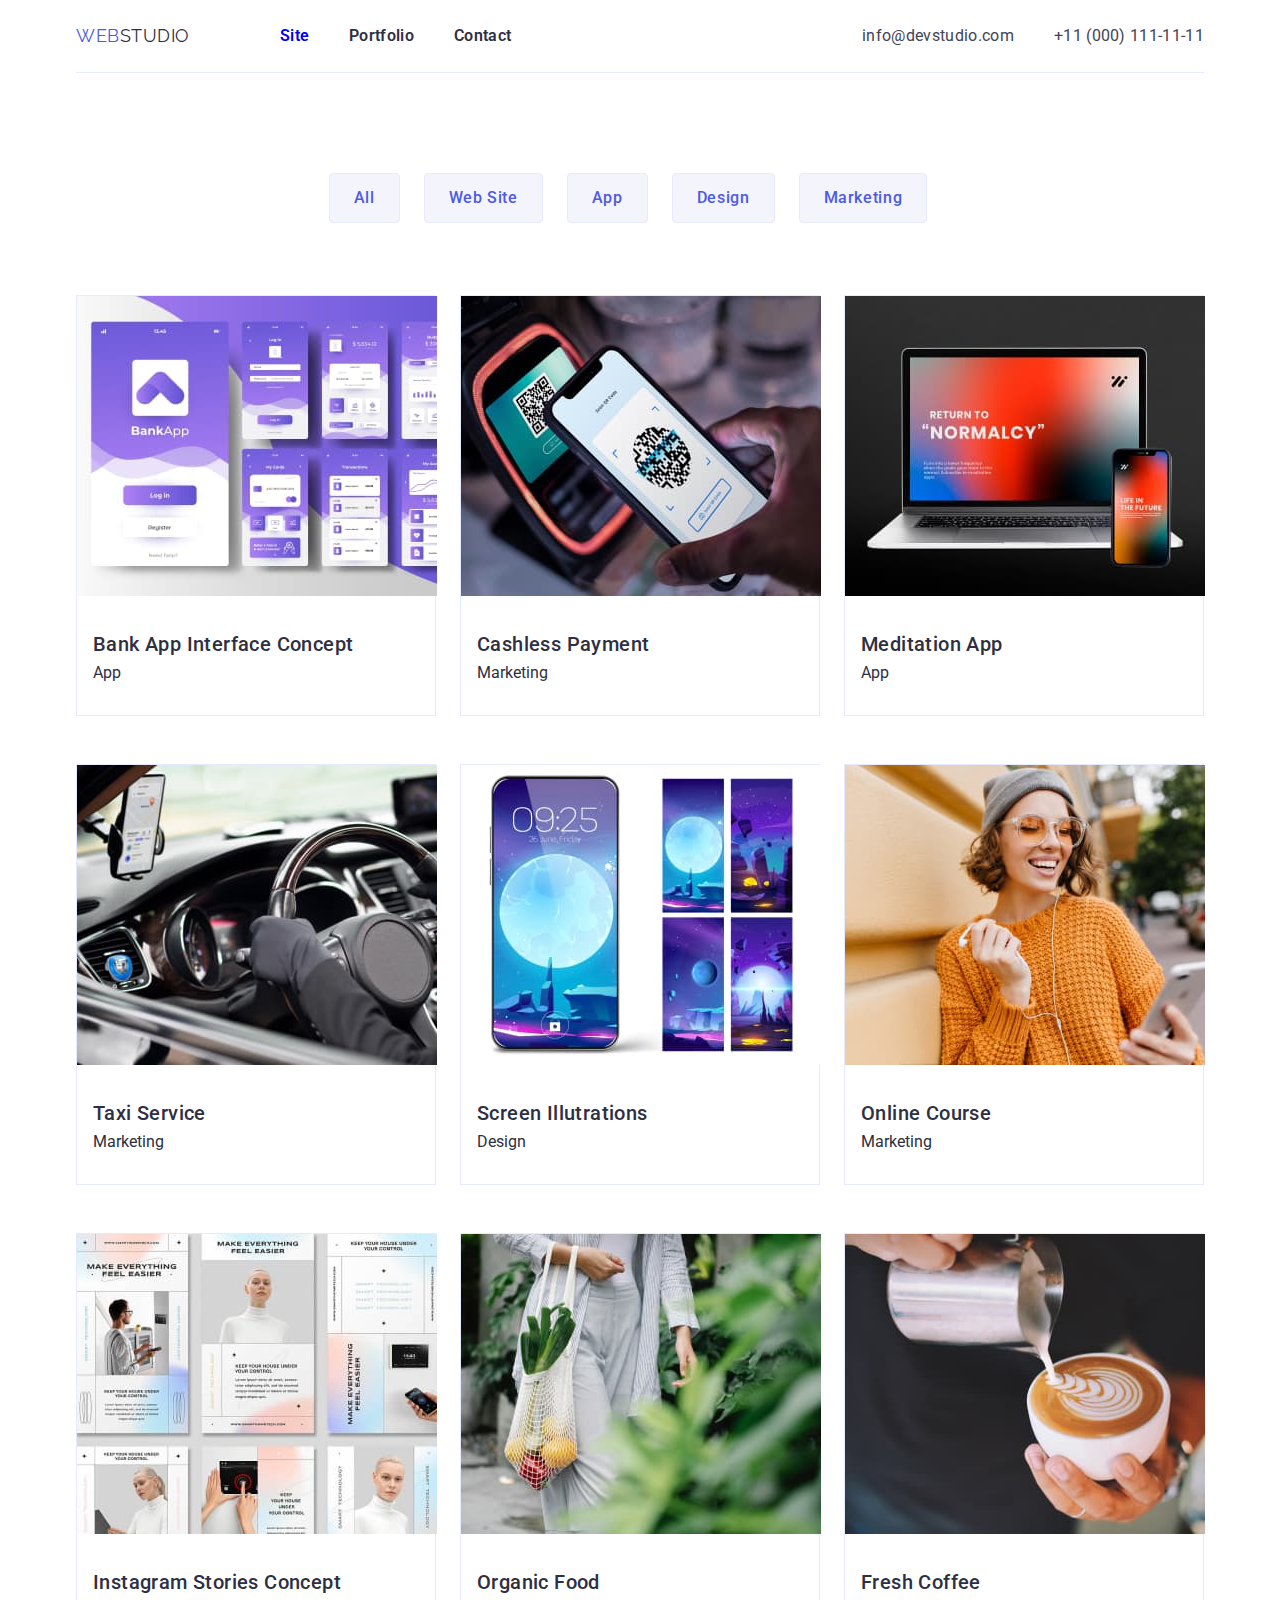
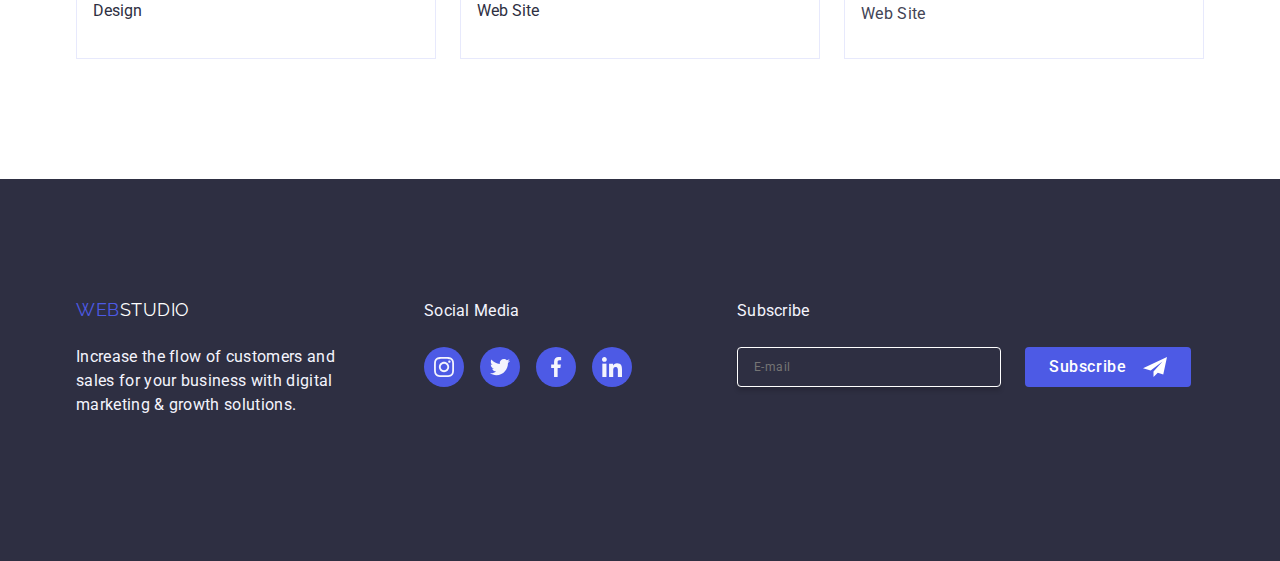
==== commit 94aec718: "Update" ====
--- a/porfolio.html
+++ b/porfolio.html
@@ -49,6 +49,7 @@
           </a>
           <!-- Navigation -->
           <nav class="navigation">
+            <!-- NAV List -->
             <ul class="nav-list list">
               <li class="nav-item">
                 <a href="./index.html" class="nav-link item current">Site</a>
@@ -63,6 +64,7 @@
               </li>
             </ul>
           </nav>
+          <!-- CONTACT List -->
           <ul class="contact-list list">
             <li class="contact-item">
               <a
@@ -77,6 +79,7 @@
               >
             </li>
           </ul>
+          <!-- NAV Button -->
           <div class="nav-button">
             <button
               class="nav-menu-button"
@@ -92,6 +95,7 @@
           </div>
         </div>
       </div>
+      <!-- Mobile Menu-->
       <div class="mobile-menu" id="mobile-menu" data-mobile-menu>
         <div class="mm_container">
           <div class="mm_button" data-model-close>
@@ -117,6 +121,7 @@
             </a>
           </div>
           <nav>
+            <!-- Mobile Menu NAV List -->
             <ul class="mm_nav-list list">
               <li class="mm_nav-item mm_nav-title">
                 <a href="./index.html" class="mm_nav-link mm_item mm_link"
@@ -133,6 +138,7 @@
               </li>
             </ul>
           </nav>
+          <!-- Mobile Menu CONTACT List-->
           <ul class="mm_contact-list list">
             <li class="mm_contact-item">
               <a
@@ -151,6 +157,7 @@
               </a>
             </li>
           </ul>
+          <!-- Mobile Menu SOCIALS List -->
           <ul class="mm_socials list">
             <li class="mm_socials-item">
               <a href="" class="mm_socials-link">
@@ -185,9 +192,10 @@
       </div>
     </header>
     <main>
+      <!-- PROJECT Section -->
       <div class="container">
         <section class="section-project project-filter">
-          <h2 hidden>Filter List</h2>
+          <h2 class="visually-hidden">Filter List</h2>
           <div class="filter-list">
             <div class="filter-item">
               <button class="btn filter-all" type="button">All</button>
@@ -208,7 +216,7 @@
             </div>
           </div>
 
-          <h2 hidden>Project List</h2>
+          <h2 class="visually-hidden">Project List</h2>
           <div class="project-list">
             <!--APP | Bank App Interface Concept-->
             <div class="project-item app">
@@ -421,7 +429,7 @@
         </section>
       </div>
     </main>
-    <!-- Section Footer -->
+    <!-- FOOTER Section -->
     <footer class="main-footer footer-section">
       <div class="container footer">
         <div class="footer-container">
@@ -433,7 +441,7 @@
               </a>
             </div>
             <!-- Footer Message -->
-            <h3 hidden>Section Footer</h3>
+            <h3 class="visually-hidden">Section Footer</h3>
             <div class="footer-text">
               <a>
                 <br />
@@ -444,7 +452,7 @@
             </div>
           </div>
         </div>
-        <!-- Footer Socials -->
+        <!-- Footer socials -->
         <div class="footer-container">
           <div class="footer-item footer-socials-container">
             <p class="footer-text-item">Social Media</p>
@@ -452,28 +460,30 @@
               <div class="footer-socials-item">
                 <a href="" class="footer-socials-link">
                   <svg class="socials-icon" width="20" height="20">
-                    <use xlink:href="#icon-instagram-2"></use>
+                    <use
+                      href="./images/sprite/icons.svg#icon-instagram-2"
+                    ></use>
                   </svg>
                 </a>
               </div>
               <div class="footer-socials-item">
                 <a href="" class="footer-socials-link">
                   <svg class="footer-socials-icon" width="20" height="20">
-                    <use xlink:href="#icon-twitter-1"></use>
+                    <use href="./images/sprite/icons.svg#icon-twitter-1"></use>
                   </svg>
                 </a>
               </div>
               <div class="footer-socials-item">
                 <a href="" class="footer-socials-link">
                   <svg class="footer-socials-icon" width="20" height="20">
-                    <use xlink:href="#icon-facebook-1"></use>
+                    <use href="./images/sprite/icons.svg#icon-facebook-1"></use>
                   </svg>
                 </a>
               </div>
               <div class="footer-socials-item">
                 <a href="" class="footer-socials-link">
                   <svg class="footer-socials-icon" width="20" height="20">
-                    <use xlink:href="#icon-linkedin-1"></use>
+                    <use href="./images/sprite/icons.svg#icon-linkedin-1"></use>
                   </svg>
                 </a>
               </div>
@@ -489,7 +499,7 @@
               <button type="submit" class="button-footer">
                 Subscribe
                 <svg class="submit-icon" width="24" height="24">
-                  <use xlink:href="#icon-frame-3"></use>
+                  <use href="./images/sprite/icons.svg#icon-frame-3"></use>
                 </svg>
               </button>
             </form>
--- a/css/styles.css
+++ b/css/styles.css
@@ -1711,6 +1711,21 @@
   letter-spacing: 0.48px;
 }
 
+.modal .form-name-link:hover,
+.modal .form-name-link:focus {
+  fill: var(--IRIS);
+}
+
+.modal .form-phone-link:hover,
+.modal .form-phone-link:focus {
+  fill: var(--IRIS);
+}
+
+.modal .form-email-link:hover,
+.modal .form-email-link:focus {
+  fill: var(--IRIS);
+}
+
 .agreement {
   display: flex;
   margin-bottom: 16px;
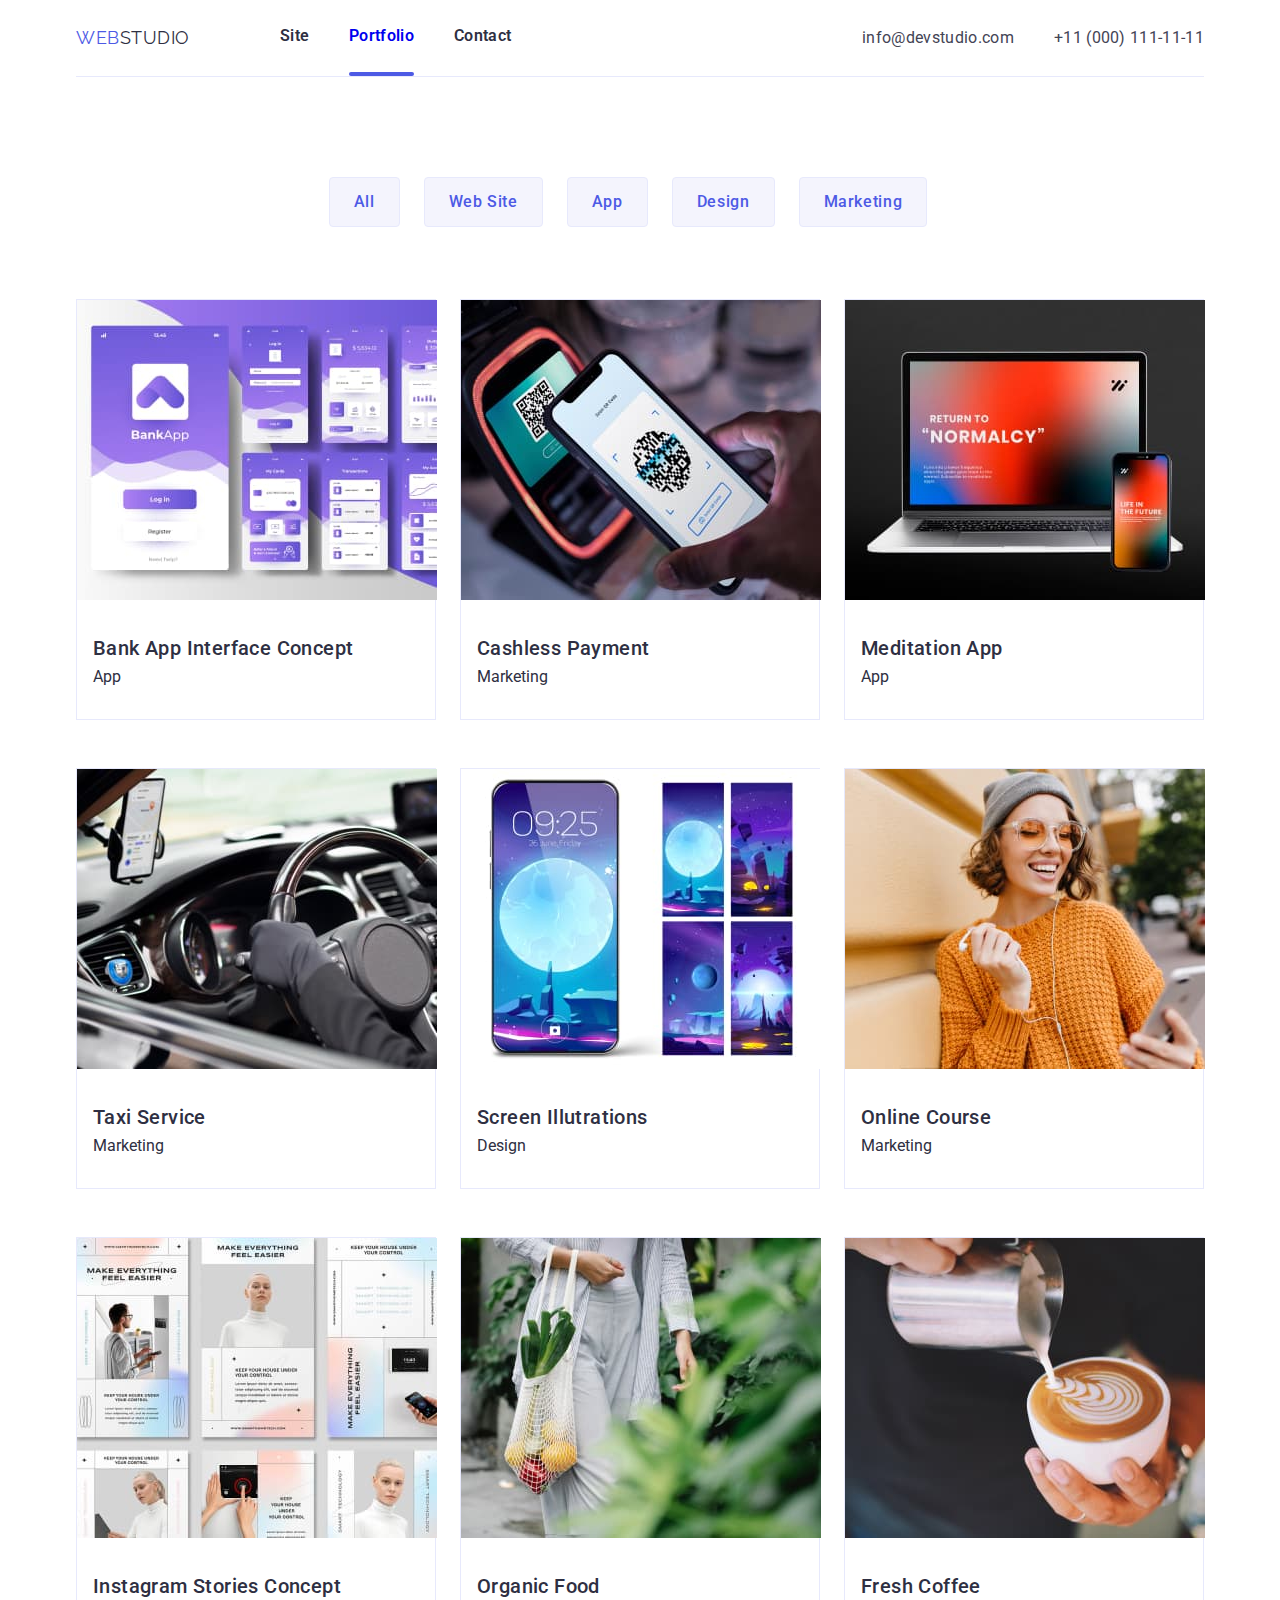
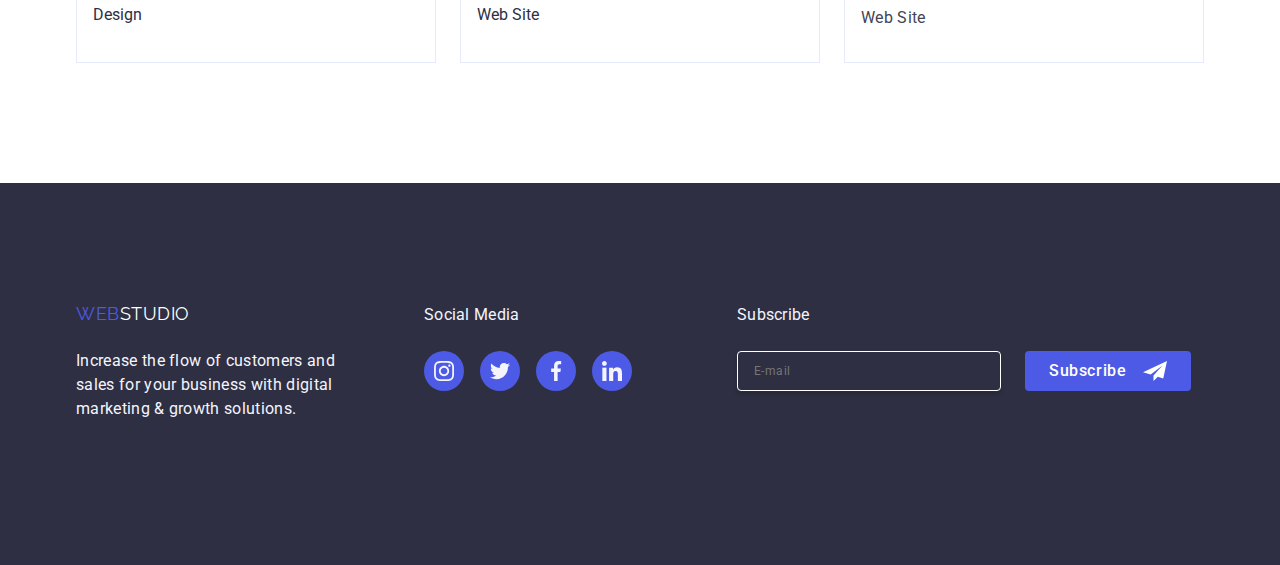
==== commit f8153adc: "Update" ====
--- a/porfolio.html
+++ b/porfolio.html
@@ -20,26 +20,6 @@
     <title>WEBSTUDIO</title>
   </head>
   <body>
-    <!-- SVG Section -->
-    <svg
-      aria-hidden="true"
-      style="position: absolute; width: 0; height: 0; overflow: hidden"
-      version="1.1"
-      xmlns="http://www.w3.org/2000/svg"
-      xmlns:xlink="http://www.w3.org/1999/xlink"
-    >
-      <defs>
-        <symbol id="icon-charm_menu-hamburger" viewBox="0 0 47 32">
-          <path
-            stroke-linejoin="round"
-            stroke-linecap="round"
-            stroke-miterlimit="4"
-            stroke-width="4.3636"
-            d="M1.961 29.154h42.965M1.961 15.615h42.965M1.961 2.077h42.965"
-          ></path>
-        </symbol>
-      </defs>
-    </svg>
     <header>
       <div class="container">
         <div class="header-elements nav-line">
@@ -52,10 +32,10 @@
             <!-- NAV List -->
             <ul class="nav-list list">
               <li class="nav-item">
-                <a href="./index.html" class="nav-link item current">Site</a>
+                <a href="./index.html" class="nav-link item link">Site</a>
               </li>
               <li class="nav-item">
-                <a href="./porfolio.html" class="nav-link item link"
+                <a href="./porfolio.html" class="nav-link item current"
                   >Portfolio</a
                 >
               </li>
@@ -89,7 +69,9 @@
               data-mobile-menu-open=""
             >
               <svg class="nav-menu-icon" width="32" height="22">
-                <use xlink:href="#icon-charm_menu-hamburger"></use>
+                <use
+                  href="./images/sprite/icons.svg#icon-charm_menu-hamburger"
+                ></use>
               </svg>
             </button>
           </div>
@@ -507,6 +489,6 @@
         </div>
       </div>
     </footer>
-    <script src="../goit-markup-hw-07/js/mobile-menu.js"></script>
+    <script src="./js/mobile-menu.js"></script>
   </body>
 </html>
--- a/css/styles.css
+++ b/css/styles.css
@@ -250,9 +250,11 @@
 
 #studio {
   color: var(--primary-text-color);
+  transition: color 250ms var(--timing-function);
 }
 #studio-footer {
   color: var(--secondary-text-color);
+  transition: color 250ms var(--timing-function);
 }
 .logo-main {
   display: flex;
@@ -295,7 +297,6 @@
 }
 .nav-item {
   display: flex;
-  align-items: center;
 }
 .nav-item + .nav-item {
   margin-left: 40px;
@@ -307,6 +308,16 @@
 }
 .nav-item:hover {
   color: var(--highlight-nav-text-color);
+}
+.current::after {
+  content: " ";
+  display: block;
+  height: 4px;
+  width: 100%;
+  border-radius: 2px;
+  background-color: var(--IRIS);
+  position: relative;
+  top: 24px;
 }
 .nav-link.current {
   border-bottom-width: 4px;
@@ -323,17 +334,11 @@
 .nav-item a.item:hover,
 .nav-item a.item:focus {
   color: var(--highlight-nav-text-color);
-  transition: background-color 250ms var(--timing-function);
   text-decoration: none;
-
-  border-bottom-width: 4px;
-  border-bottom-style: solid;
-  border-bottom-color: var(--IRIS);
-  border-radius: 2px;
-}
+}
+
 span#studio:hover {
   color: var(--highlight-nav-text-color);
-  transition: background-color 250ms var(--timing-function);
   text-decoration: none;
 }
 
@@ -347,7 +352,6 @@
   align-items: center;
   margin-left: 40px;
 }
-
 @media screen and (min-width: 768px) {
   .contact-list {
     display: inline-flex;
@@ -362,7 +366,6 @@
     margin-left: 0px;
   }
 }
-
 @media screen and (min-width: 1158px) {
   .contact-list {
     display: inline-flex;
@@ -392,7 +395,6 @@
   transition: background-color 250ms var(--timing-function);
   text-decoration: none;
 }
-
 @media only screen and (min-width: 768px) {
   .contact-link {
     color: var(--bottom-text-color);
@@ -1550,6 +1552,11 @@
 
   transition: transform 250ms var(--timing-function);
 }
+@media screen and (max-width: 480px) {
+  .modal {
+    width: 380px;
+  }
+}
 .backdrop.is-hidden .modal {
   transform: translate(-50%, -50%) scale(1.1);
 }
@@ -1569,37 +1576,34 @@
   background-color: var(--WHITE);
   border: 1px solid rgba(0, 0, 0, 0.1);
   border-radius: 50%;
+
+  transition: background-color 250ms var(--timing-function);
+
+  cursor: pointer;
 }
 .modal-button:hover,
 .modal-button:focus {
-  transition: background-color 250ms var(--timing-function);
   background-color: var(--OCEAN);
 }
 .modal-button:hover .modal-button-icon,
 .modal-button:focus .modal-button-icon {
   fill: var(--IRIS);
-  transition: fill 250ms var(--timing-function);
-}
-.modal-button-icon {
-  fill: currentColor;
-  transition: fill 250ms var(--timing-function);
-
-  margin-left: 0px;
 }
 svg.close-black-18dp-1a {
   display: block;
+  fill: currentcolor;
 }
 svg.close-black-18dp-1b {
   display: none;
 }
 .modal-button:hover .close-black-18dp-1a {
-  transition: background-color 250ms var(--timing-function);
   display: none;
 }
 .modal-button:hover .close-black-18dp-1b {
-  transition: background-color 250ms var(--timing-function);
+  transition: fill 250ms var(--timing-function);
   display: block;
 }
+
 .modal-title {
   position: absolute;
 
@@ -1613,7 +1617,11 @@
   width: 360px;
   text-align: center;
 }
-
+@media screen and (max-width: 480px) {
+  .modal-title {
+    right: 10px;
+  }
+}
 .modal-title-text {
   color: var(--primary-text-color);
   /* Body Medium */
@@ -1623,7 +1631,6 @@
   line-height: 24px; /* 150% */
   letter-spacing: 0.32px;
 }
-
 .modal-form-label-text {
   color: var(--LIGHT-SLATE);
   /* Small Text */
@@ -1633,7 +1640,6 @@
   line-height: 14px; /* 116.667% */
   letter-spacing: 0.48px;
 }
-
 .modal .form {
   position: absolute;
   top: 80px;
@@ -1641,7 +1647,11 @@
   align-items: center;
   width: 360px;
 }
-
+@media screen and (max-width: 480px) {
+  .modal .form {
+    right: 10px;
+  }
+}
 .modal .form-input {
   display: block;
   padding-top: 9px;
@@ -1664,7 +1674,7 @@
 .modal .comment-input {
   padding-left: 16px;
 }
-.modal .form-field + .form-field {
+.modal .form-field:not(:first-child) {
   margin-top: 8px;
 }
 .modal .form-input-overlay {
@@ -1673,13 +1683,11 @@
 .modal .form-input:hover,
 .modal .form-input:focus {
   border: 1px solid var(--IRIS);
-
   transition: border 250ms var(--timing-function);
 }
 .modal .form-input:hover + .form-icon,
 .modal .form-input:focus + .form-icon {
   fill: var(--IRIS);
-
   transition: fill 250ms var(--timing-function);
 }
 .modal .form-icon {
@@ -1710,22 +1718,18 @@
   line-height: 14px; /* 116.667% */
   letter-spacing: 0.48px;
 }
-
 .modal .form-name-link:hover,
 .modal .form-name-link:focus {
   fill: var(--IRIS);
 }
-
 .modal .form-phone-link:hover,
 .modal .form-phone-link:focus {
   fill: var(--IRIS);
 }
-
 .modal .form-email-link:hover,
 .modal .form-email-link:focus {
   fill: var(--IRIS);
 }
-
 .agreement {
   display: flex;
   margin-bottom: 16px;
